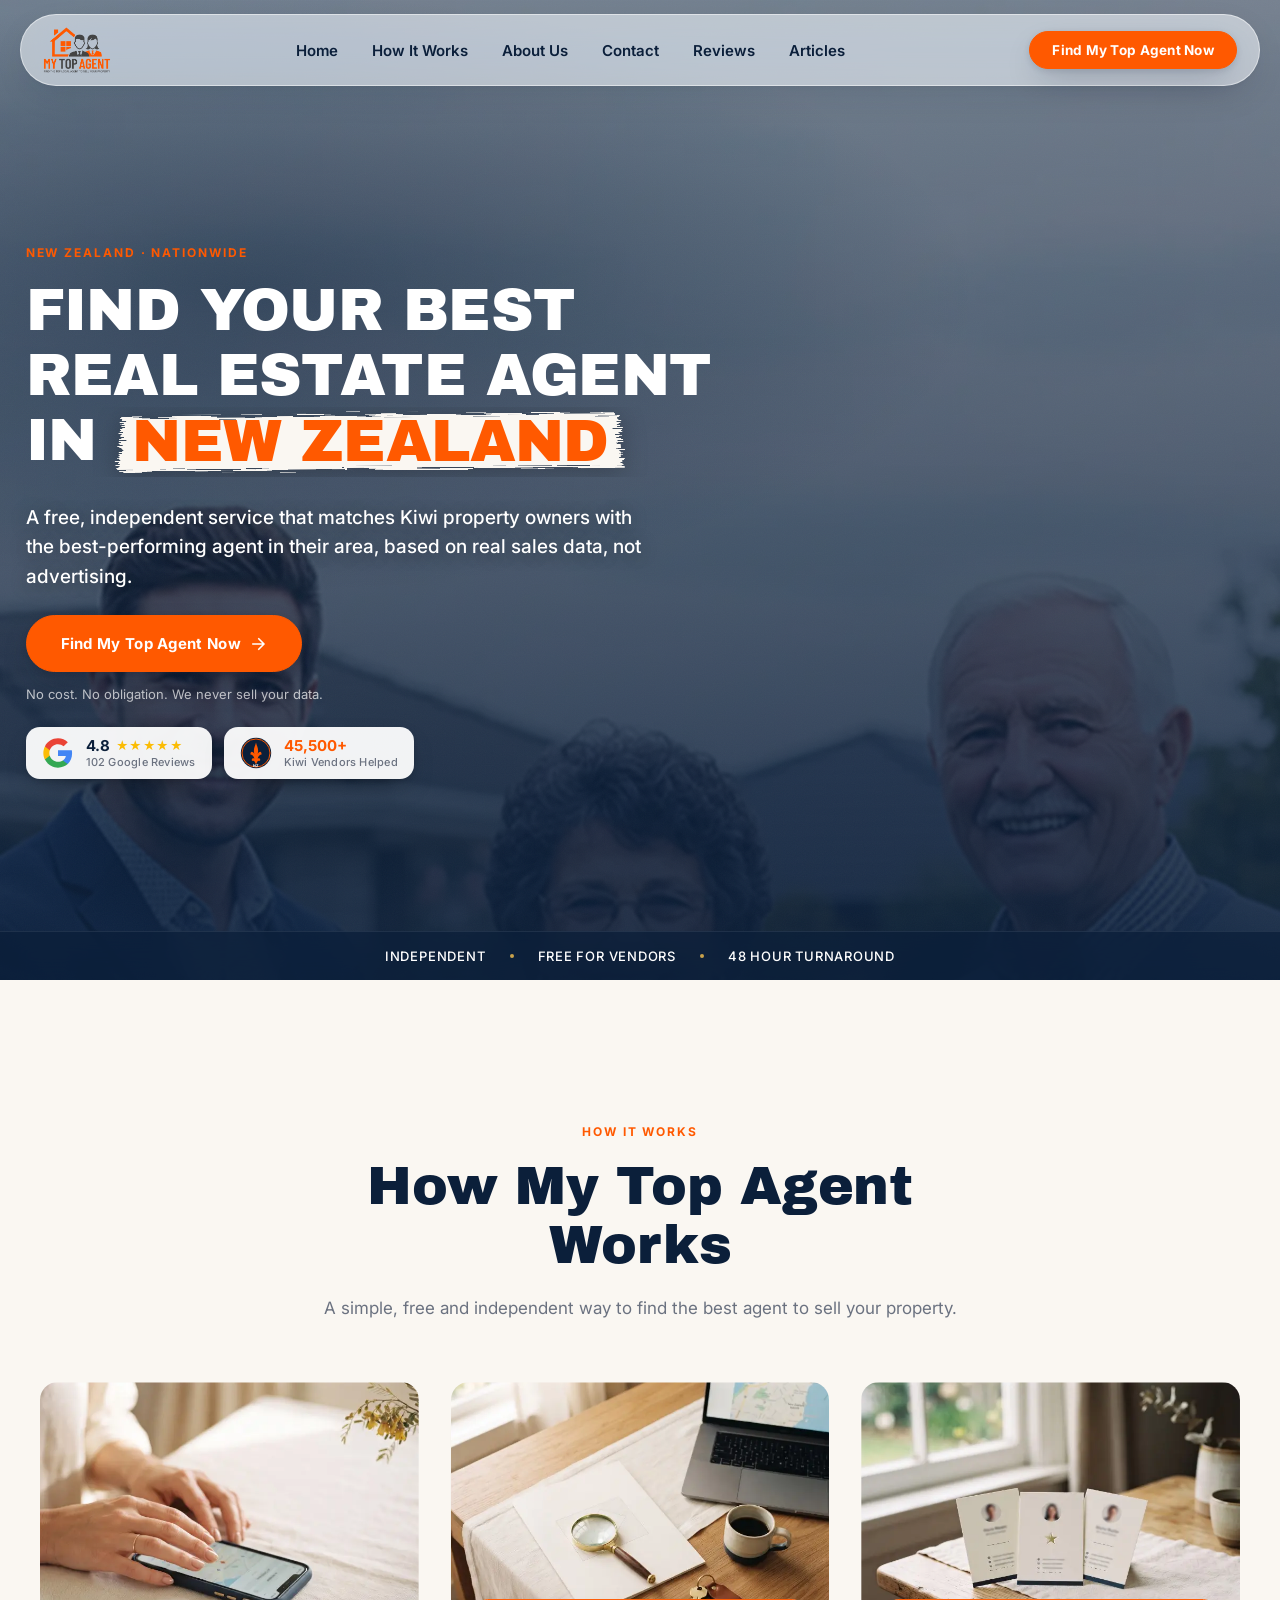
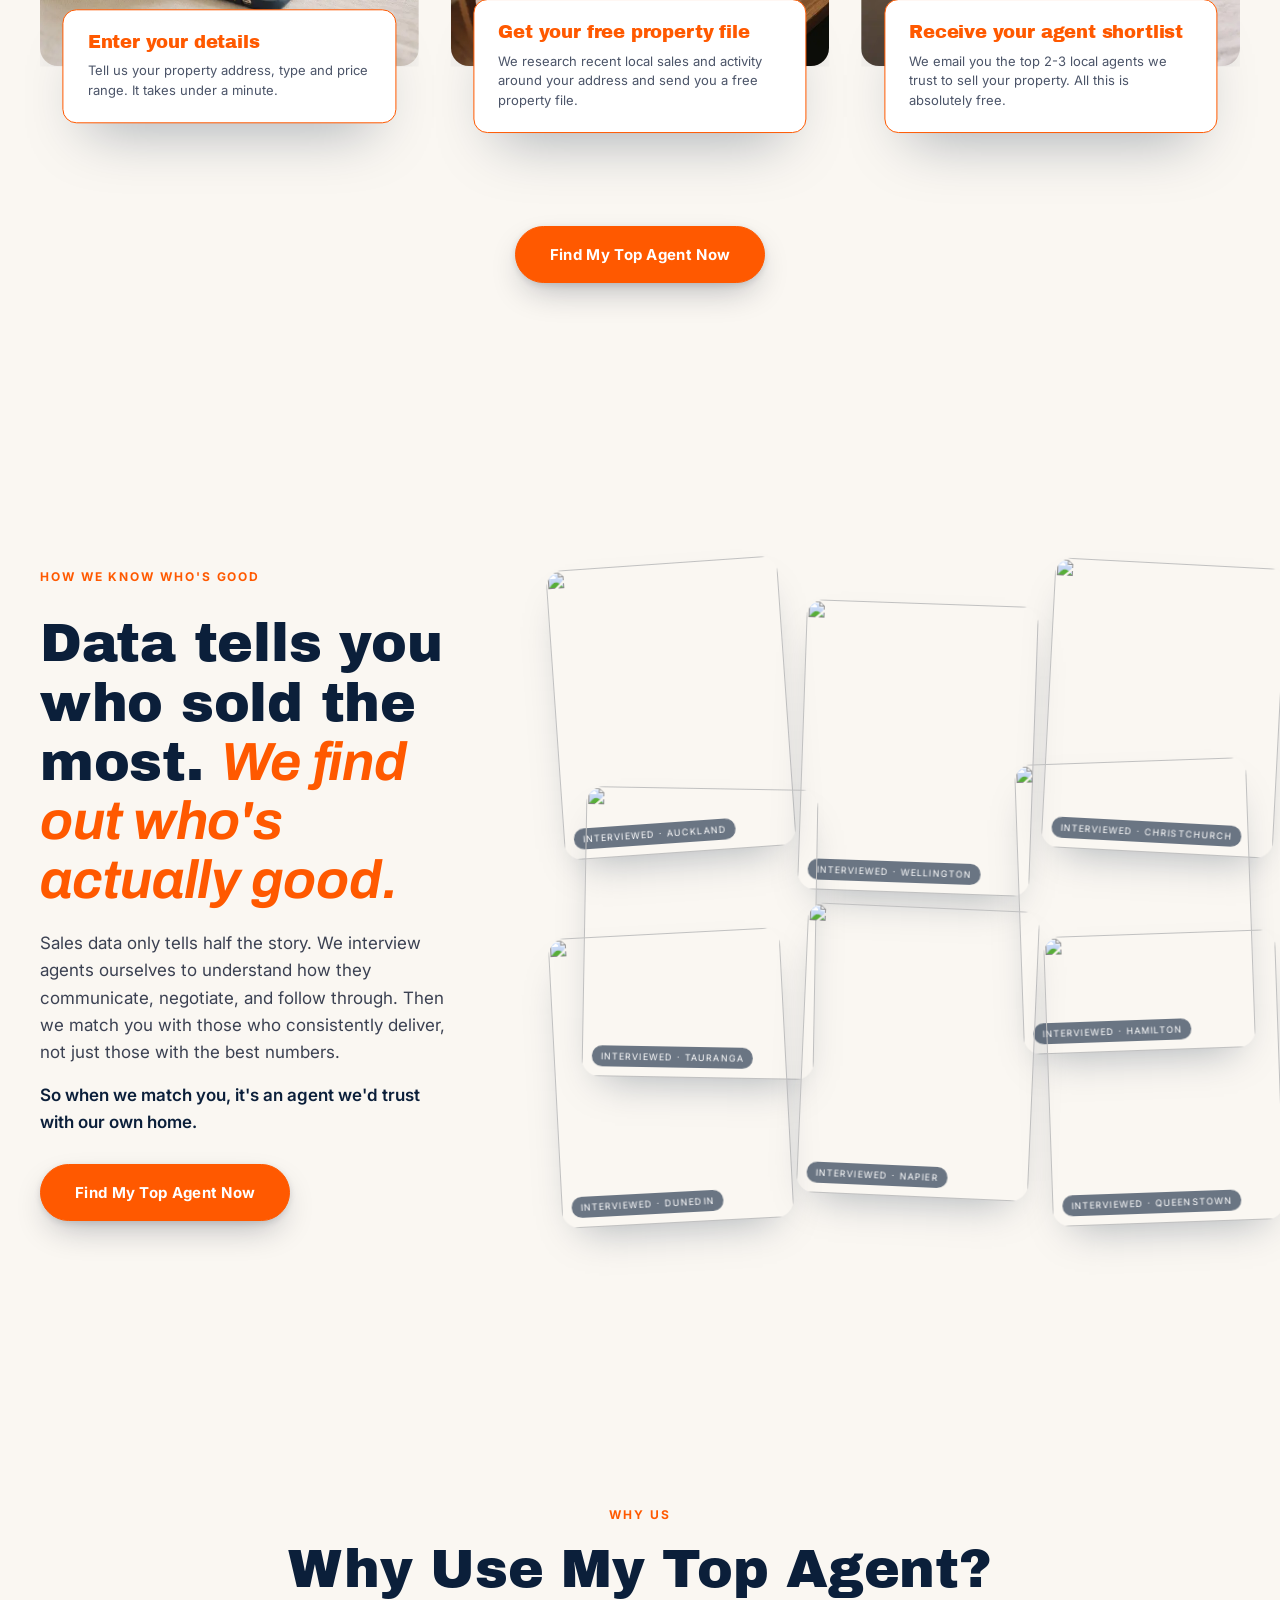
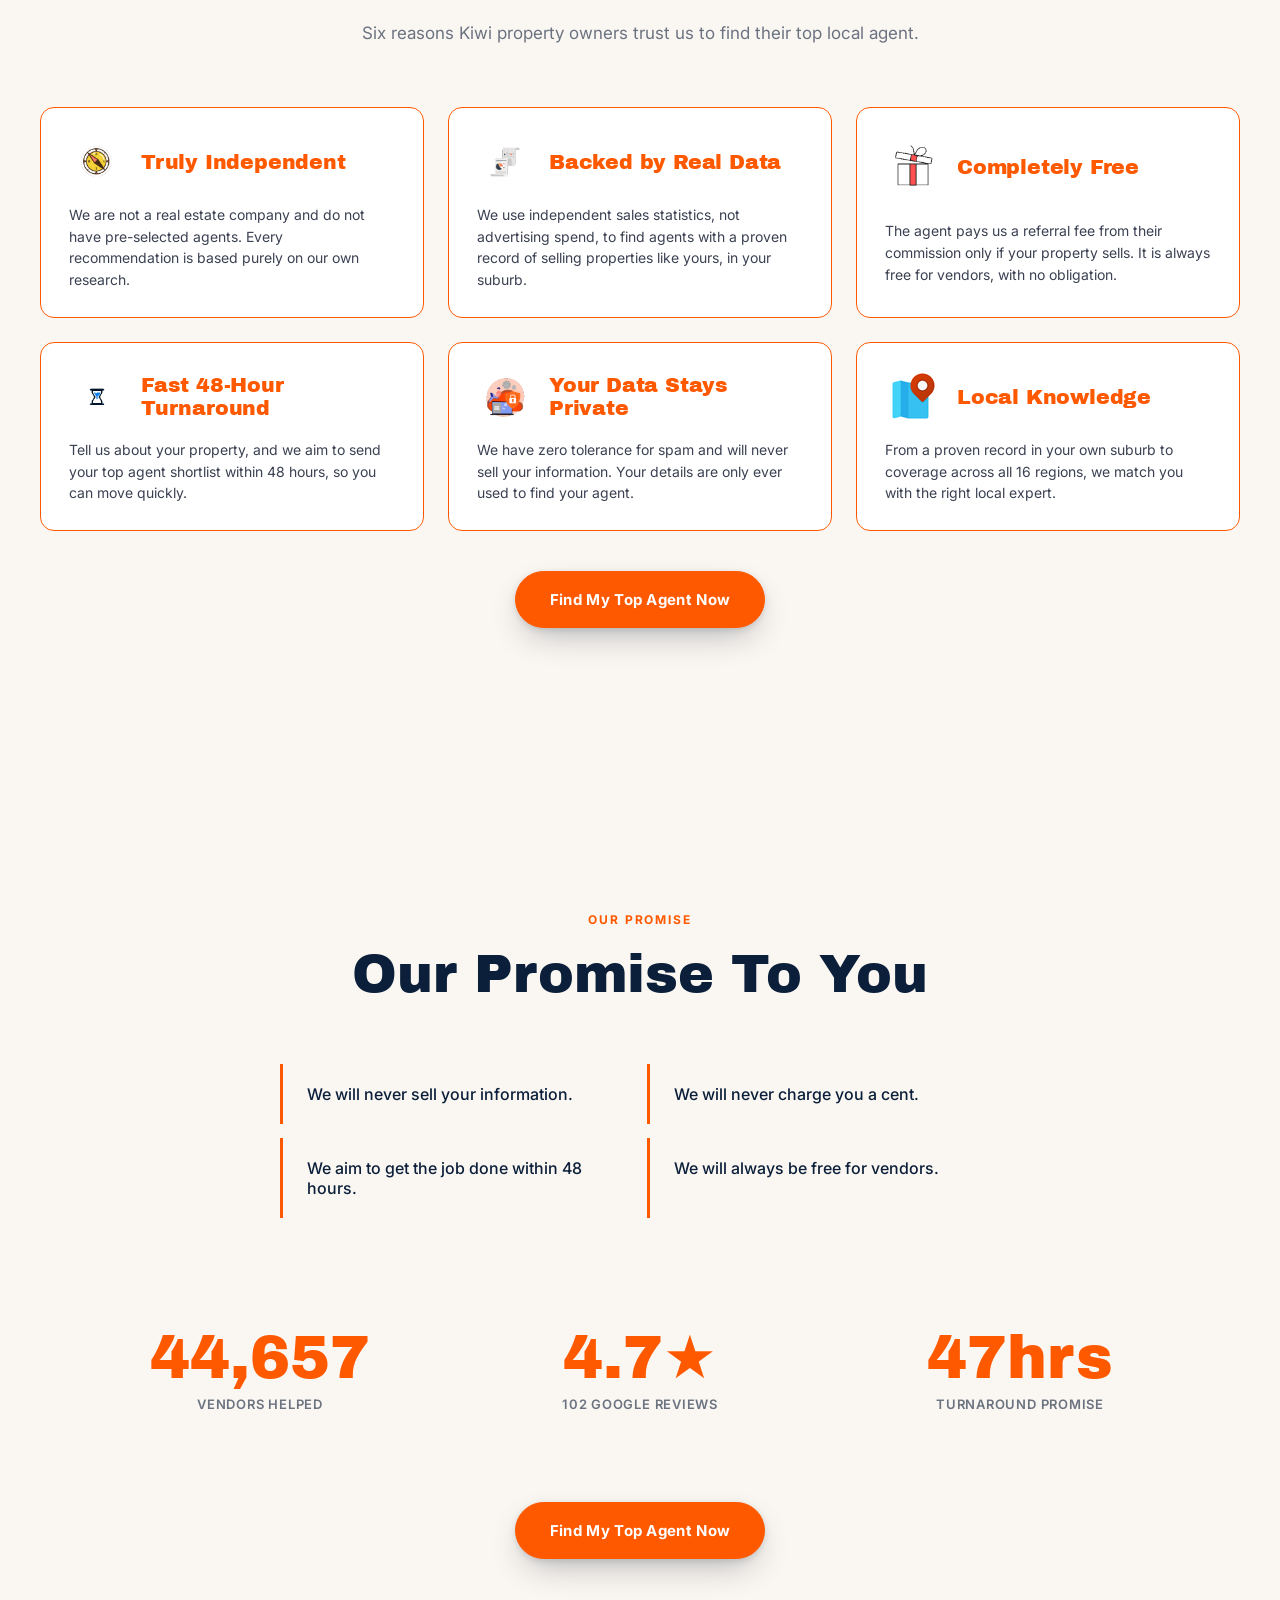
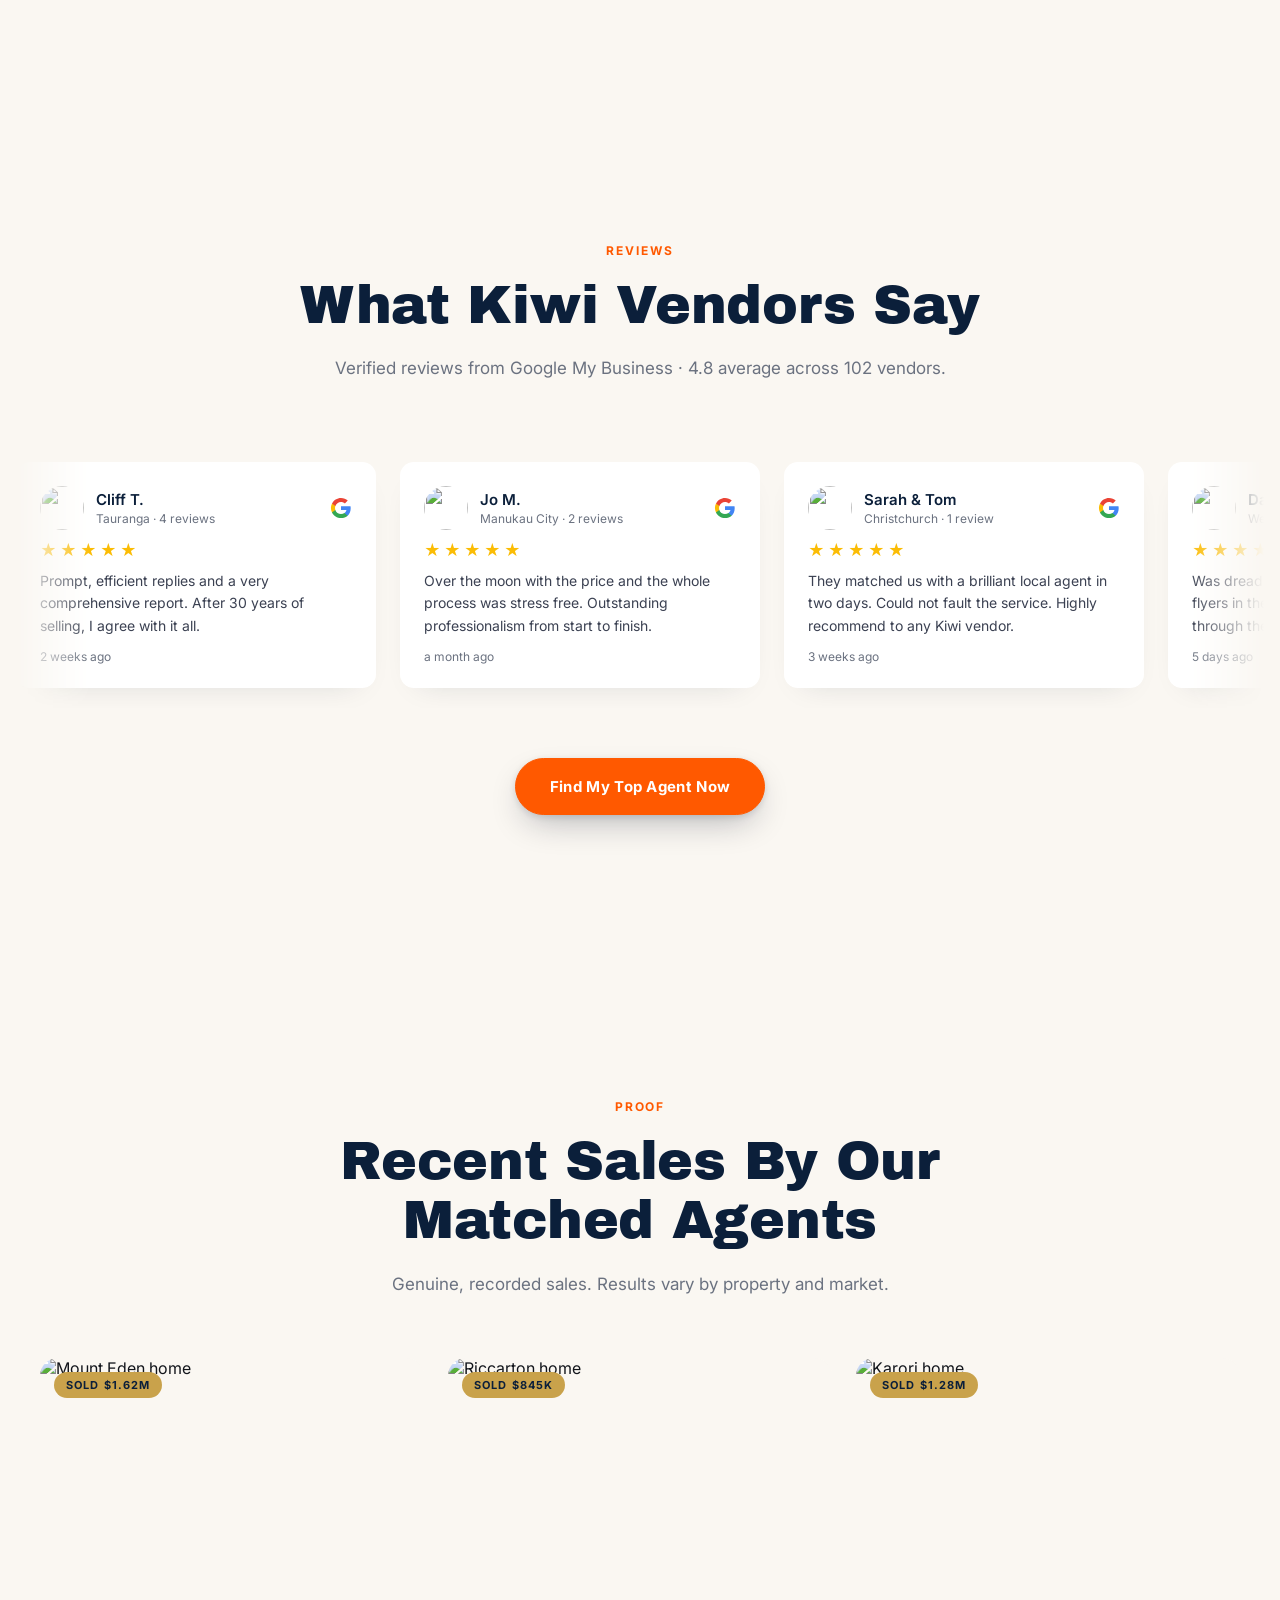
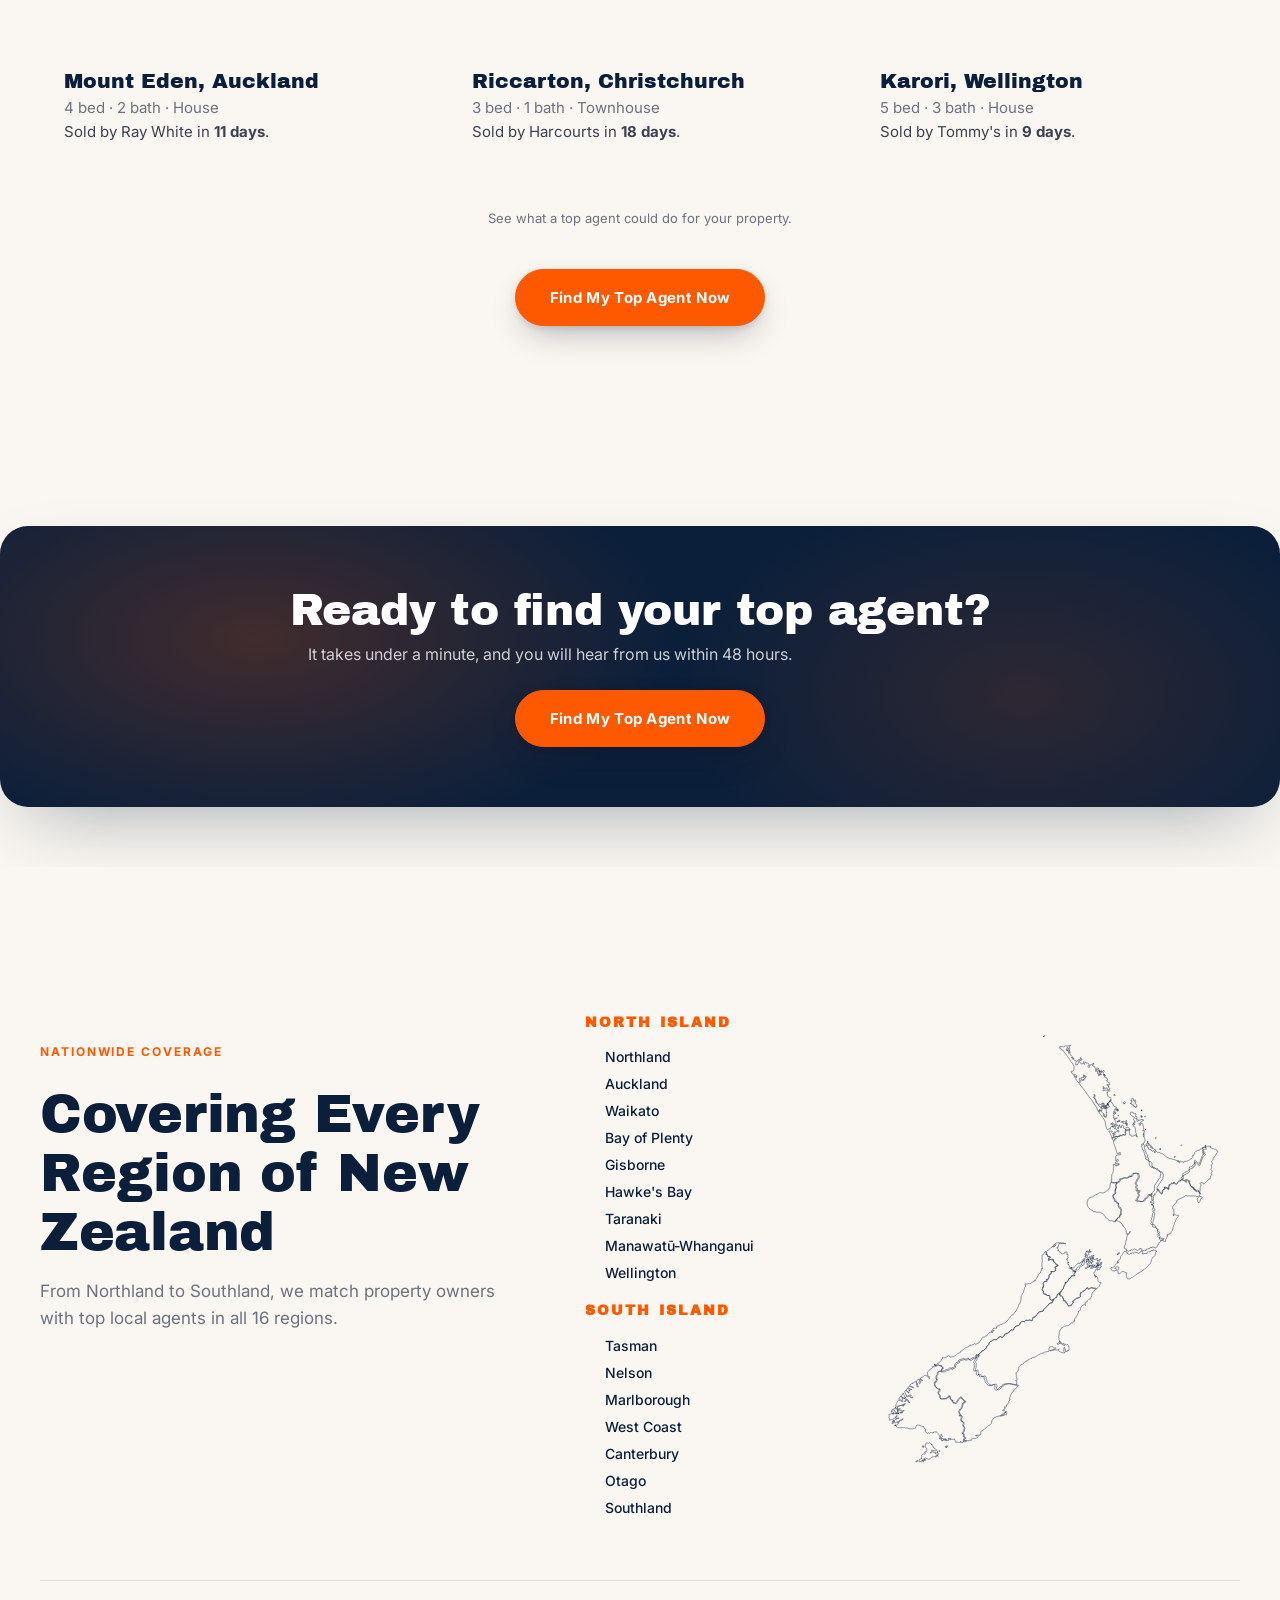
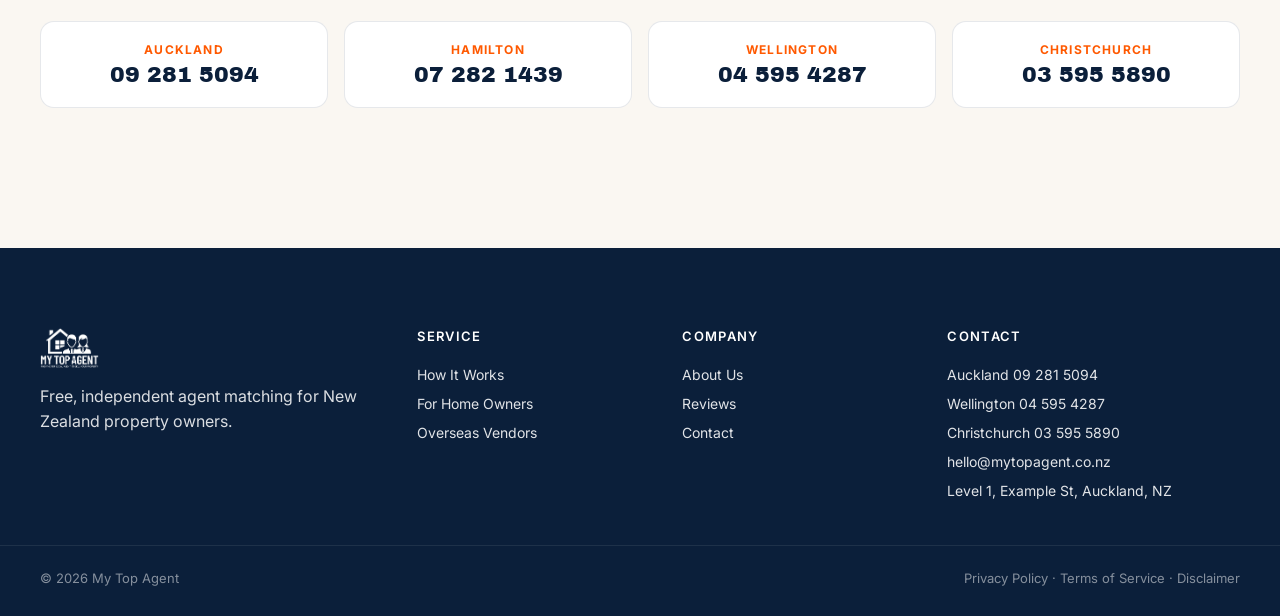
==== my-top-agent/index.html @ b3fdfde0 "Pull hero content further left and keep "in NEW ZEALAND" on one line Reduced .mta-hero__inner left p" ====
<!doctype html>
<html lang="en">
<head>
  <meta charset="utf-8" />
  <meta name="viewport" content="width=device-width, initial-scale=1, viewport-fit=cover" />
  <title>My Top Agent, Find Your Best Real Estate Agent in New Zealand</title>
  <meta name="description" content="A free, independent service that matches Kiwi property owners with the best-performing agent in their area, based on real sales data, not advertising." />
  <link rel="icon" href="assets/favicon.png" />

  <link rel="preconnect" href="https://fonts.googleapis.com" />
  <link rel="preconnect" href="https://fonts.gstatic.com" crossorigin />
  <link rel="preconnect" href="https://images.unsplash.com" />
  <link href="https://fonts.googleapis.com/css2?family=Archivo+Black&family=Archivo:ital,wght@0,700;1,700&family=Inter:wght@400;500;600;700&display=swap" rel="stylesheet" />

  <link rel="stylesheet" href="css/main.css?v=66" />
</head>
<body class="mta-body">

  <!-- ============ NAV ============ -->
  <header class="mta-nav" id="mta-nav">
    <div class="mta-nav__inner">
      <a href="#top" class="mta-nav__logo" aria-label="My Top Agent home">
        <img src="assets/logo.png" alt="My Top Agent" />
      </a>
      <nav class="mta-nav__menu" aria-label="Primary">
        <a href="#top">Home</a>
        <a href="#how-it-works">How It Works</a>
        <a href="#about">About Us</a>
        <a href="#contact">Contact</a>
        <a href="#reviews">Reviews</a>
        <a href="#articles">Articles</a>
      </nav>
      <a href="#quiz" class="mta-btn mta-btn--gold mta-nav__cta">Find My Top Agent Now</a>
      <button class="mta-nav__burger" aria-label="Open menu" aria-expanded="false">
        <span></span><span></span><span></span>
      </button>
    </div>
  </header>

  <!-- ============ 1. HERO ============ -->
  <section class="mta-hero" id="top">
    <div class="mta-hero__media">
      <video class="mta-hero__video" autoplay muted loop playsinline preload="metadata" poster="assets/hero-poster.webp">
        <source src="assets/hero-agent-villa.mp4" type="video/mp4" />
      </video>
      <div class="mta-hero__grad"></div>
      <div class="mta-hero__noise"></div>
    </div>

    <div class="mta-hero__inner">
      <div class="mta-hero__copy">
        <span class="mta-eyebrow" data-mta-anim="up">New Zealand · Nationwide</span>
        <h1 class="mta-hero__title" data-mta-anim="stagger">
          <span>Find Your Best</span>
          <span><em>Real Estate Agent</em></span>
          <span>in <mark class="mta-hero__brush">New Zealand</mark></span>
        </h1>
        <p class="mta-hero__sub" data-mta-anim="up">
          A free, independent service that matches Kiwi property owners with the best-performing agent in their area, based on real sales data, not advertising.
        </p>
        <div class="mta-hero__cta" data-mta-anim="up">
          <a href="#quiz" class="mta-btn mta-btn--gold mta-btn--xl mta-cta-scroll">
            Find My Top Agent Now
            <svg viewBox="0 0 24 24" width="18" height="18" fill="none" stroke="currentColor" stroke-width="2.2" stroke-linecap="round" stroke-linejoin="round"><path d="M5 12h14M13 5l7 7-7 7"/></svg>
          </a>
          <p class="mta-hero__note">No cost. No obligation. We never sell your data.</p>
        </div>
        <div class="mta-hero__badges" data-mta-anim="up">
          <!-- Google Reviews trust badge -->
          <div class="mta-badge mta-badge--google" role="img" aria-label="Rated 4.8 out of 5 across 102 Google reviews">
            <svg class="mta-badge__icon" viewBox="0 0 24 24" aria-hidden="true">
              <path fill="#4285F4" d="M22.56 12.25c0-.78-.07-1.53-.2-2.25H12v4.26h5.92c-.26 1.37-1.04 2.53-2.21 3.31v2.77h3.57c2.08-1.92 3.28-4.74 3.28-8.09z"/>
              <path fill="#34A853" d="M12 23c2.97 0 5.46-.98 7.28-2.66l-3.57-2.77c-.98.66-2.23 1.06-3.71 1.06-2.86 0-5.29-1.93-6.16-4.53H2.18v2.84C3.99 20.53 7.7 23 12 23z"/>
              <path fill="#FBBC05" d="M5.84 14.09c-.22-.66-.35-1.36-.35-2.09 0-.73.13-1.43.35-2.09V7.07H2.18C1.43 8.55 1 10.22 1 12s.43 3.45 1.18 4.93l2.85-2.22.81-.62z"/>
              <path fill="#EA4335" d="M12 5.38c1.62 0 3.06.56 4.21 1.64l3.15-3.15C17.45 2.09 14.97 1 12 1 7.7 1 3.99 3.47 2.18 7.07l3.66 2.84c.87-2.6 3.3-4.53 6.16-4.53z"/>
            </svg>
            <div class="mta-badge__body">
              <div class="mta-badge__top">
                <span class="mta-badge__score">4.8</span>
                <span class="mta-badge__stars">★★★★★</span>
              </div>
              <div class="mta-badge__label">102 Google Reviews</div>
            </div>
          </div>

          <!-- NZ Certified trust badge -->
          <div class="mta-badge mta-badge--nz" role="img" aria-label="45,500 plus Kiwi vendors helped nationwide">
            <svg class="mta-badge__icon" viewBox="0 0 40 40" aria-hidden="true">
              <circle cx="20" cy="20" r="19" fill="#0B1F3A"/>
              <circle cx="20" cy="20" r="17.5" fill="none" stroke="#FF5900" stroke-width="1.2"/>
              <!-- Silver-fern silhouette -->
              <path fill="#FF5900" d="M20 7 C 21 12, 24 15, 22 21 C 24 18, 27 17, 27 22 C 25 22, 23 24, 22 27 C 24 26, 26 27, 25 30 C 23 29, 21 30, 21 33 L 19 33 C 19 30, 17 29, 15 30 C 14 27, 16 26, 18 27 C 17 24, 15 22, 13 22 C 13 17, 16 18, 18 21 C 16 15, 19 12, 20 7 Z"/>
              <text x="20" y="38" text-anchor="middle" font-family="Inter, sans-serif" font-size="4.6" font-weight="800" fill="#FFFFFF" letter-spacing="1">NZ</text>
            </svg>
            <div class="mta-badge__body">
              <div class="mta-badge__top">
                <span class="mta-badge__score">45,500+</span>
              </div>
              <div class="mta-badge__label">Kiwi Vendors Helped</div>
            </div>
          </div>
        </div>
      </div>

    </div>

    <!-- Trust bar -->
    <div class="mta-hero__trust">
      <div class="mta-trust__inner">
        <span>Independent</span><i></i>
        <span>Free for vendors</span><i></i>
        <span>48 hour turnaround</span>
      </div>
    </div>
  </section>

  <!-- ============ QUIZ (multi-step), MODAL ============ -->
  <div class="mta-modal" id="quiz" role="dialog" aria-modal="true" aria-labelledby="mta-quiz-title" aria-hidden="true">
    <div class="mta-modal__backdrop" data-mta-close></div>
    <div class="mta-modal__panel">
      <button type="button" class="mta-modal__close" aria-label="Close" data-mta-close>
        <svg viewBox="0 0 24 24" width="20" height="20" fill="none" stroke="currentColor" stroke-width="2" stroke-linecap="round" stroke-linejoin="round"><path d="M18 6L6 18M6 6l12 12"/></svg>
      </button>
      <div class="mta-quiz" data-mta-quiz>
        <div class="mta-quiz__head">
          <span class="mta-eyebrow">Get Started · Free</span>
          <h2 id="mta-quiz-title">Get your free agent shortlist</h2>
          <p>Takes under a minute · Reply within 48 hours</p>
        </div>

        <div class="mta-quiz__progress" aria-hidden="true">
          <div class="mta-quiz__bar" data-mta-quiz-bar></div>
          <div class="mta-quiz__count"><span data-mta-quiz-step>1</span> / 3</div>
        </div>

        <form class="mta-quiz__form" onsubmit="return false;" novalidate>

          <!-- Step 1, Property location -->
          <fieldset class="mta-quiz__step is-active" data-step="1">
            <legend>Where is your property?</legend>
            <label class="mta-field">
              <span>Property address</span>
              <input type="text" name="address" placeholder="e.g. 12 Queen Street" required />
            </label>
            <label class="mta-field">
              <span>Suburb</span>
              <input type="text" name="suburb" placeholder="e.g. Mount Eden" required />
            </label>
            <div class="mta-quiz__nav">
              <span></span>
              <button type="button" class="mta-btn mta-btn--gold mta-btn--lg" data-mta-next>
                Continue
                <svg viewBox="0 0 24 24" width="16" height="16" fill="none" stroke="currentColor" stroke-width="2.2" stroke-linecap="round" stroke-linejoin="round"><path d="M5 12h14M13 5l7 7-7 7"/></svg>
              </button>
            </div>
          </fieldset>

          <!-- Step 2, About the property -->
          <fieldset class="mta-quiz__step" data-step="2">
            <legend>About your home</legend>
            <div class="mta-field">
              <span>Bedrooms</span>
              <div class="mta-chips" data-mta-chips="bedrooms">
                <button type="button" data-value="1">1</button>
                <button type="button" data-value="2">2</button>
                <button type="button" data-value="3">3</button>
                <button type="button" data-value="4">4</button>
                <button type="button" data-value="5+">5+</button>
              </div>
              <input type="hidden" name="bedrooms" required />
            </div>
            <div class="mta-field">
              <span>Property type</span>
              <div class="mta-chips" data-mta-chips="type">
                <button type="button" data-value="House">House</button>
                <button type="button" data-value="Townhouse">Townhouse</button>
                <button type="button" data-value="Apartment">Apartment</button>
                <button type="button" data-value="Section">Section</button>
              </div>
              <input type="hidden" name="type" required />
            </div>
            <div class="mta-quiz__nav">
              <button type="button" class="mta-btn mta-btn--ghost" data-mta-back>← Back</button>
              <button type="button" class="mta-btn mta-btn--gold mta-btn--lg" data-mta-next>
                Continue
                <svg viewBox="0 0 24 24" width="16" height="16" fill="none" stroke="currentColor" stroke-width="2.2" stroke-linecap="round" stroke-linejoin="round"><path d="M5 12h14M13 5l7 7-7 7"/></svg>
              </button>
            </div>
          </fieldset>

          <!-- Step 3, Contact -->
          <fieldset class="mta-quiz__step" data-step="3">
            <legend>Where should we send it?</legend>
            <label class="mta-field">
              <span>Your name</span>
              <input type="text" name="name" placeholder="Full name" required />
            </label>
            <div class="mta-field-row">
              <label class="mta-field">
                <span>Phone</span>
                <input type="tel" name="phone" placeholder="021 xxx xxxx" required />
              </label>
              <label class="mta-field">
                <span>Email</span>
                <input type="email" name="email" placeholder="you@email.co.nz" required />
              </label>
            </div>
            <div class="mta-quiz__nav">
              <button type="button" class="mta-btn mta-btn--ghost" data-mta-back>← Back</button>
              <button type="submit" class="mta-btn mta-btn--gold mta-btn--lg" data-mta-submit>
                Find My Top Agent Now
              </button>
            </div>
            <p class="mta-form__note">No cost. No obligation. We never sell your data.</p>
          </fieldset>

          <!-- Success -->
          <fieldset class="mta-quiz__step mta-quiz__done" data-step="4">
            <div class="mta-quiz__check">
              <svg viewBox="0 0 60 60" width="60" height="60"><circle cx="30" cy="30" r="28" fill="none" stroke="#C9A24B" stroke-width="2"/><path d="M18 31l9 9 15-19" fill="none" stroke="#C9A24B" stroke-width="3" stroke-linecap="round" stroke-linejoin="round"/></svg>
            </div>
            <h3>Thanks, we're on it.</h3>
            <p>We'll research recent local sales around your address and email your top agent shortlist within 48 hours.</p>
          </fieldset>

        </form>
      </div>
    </div>
  </div>

  <!-- ============ 2. HOW IT WORKS ============ -->
  <section class="mta-section mta-how" id="how-it-works">
    <div class="mta-container">
      <header class="mta-sec-head" data-mta-anim="up">
        <span class="mta-eyebrow">How It Works</span>
        <h2>How My Top Agent Works</h2>
        <p>A simple, free and independent way to find the best agent to sell your property.</p>
      </header>

      <ol class="mta-steps">
        <li class="mta-step" data-mta-step="1">
          <div class="mta-step__media">
            <img src="assets/step-1.webp" alt="Entering property details on a phone" />
          </div>
          <div class="mta-step__card">
            <h3>Enter your details</h3>
            <p>Tell us your property address, type and price range. It takes under a minute.</p>
          </div>
        </li>
        <li class="mta-step" data-mta-step="2">
          <div class="mta-step__media">
            <img src="assets/step-2.webp" alt="Researching local property sales with a laptop and magnifying glass" />
          </div>
          <div class="mta-step__card">
            <h3>Get your free property file</h3>
            <p>We research recent local sales and activity around your address and send you a free property file.</p>
          </div>
        </li>
        <li class="mta-step" data-mta-step="3">
          <div class="mta-step__media">
            <img src="assets/step-3.webp" alt="Three shortlisted agent profile cards on a table" />
          </div>
          <div class="mta-step__card">
            <h3>Receive your agent shortlist</h3>
            <p>We email you the top 2-3 local agents we trust to sell your property. All this is absolutely free.</p>
          </div>
        </li>
      </ol>

      <div class="mta-center">
        <a href="#quiz" class="mta-btn mta-btn--gold mta-btn--lg">Find My Top Agent Now</a>
      </div>
    </div>
  </section>

  <!-- ============ 3. AGENTS BEHIND THE NUMBERS (sticky split) ============ -->
  <section class="mta-section mta-agents" id="about">
    <div class="mta-container mta-split">
      <div class="mta-split__sticky">
        <span class="mta-eyebrow" data-mta-anim="up">How we know who's good</span>
        <h2 class="mta-h2" data-mta-anim="up">Data tells you who sold the most. <em>We find out who's actually good.</em></h2>
        <p data-mta-anim="up">Sales data only tells half the story. We interview agents ourselves to understand how they communicate, negotiate, and follow through. Then we match you with those who consistently deliver, not just those with the best numbers.</p>
        <p class="mta-strong" data-mta-anim="up">So when we match you, it's an agent we'd trust with our own home.</p>
        <a href="#quiz" class="mta-btn mta-btn--gold" data-mta-anim="up">Find My Top Agent Now</a>
      </div>
      <div class="mta-split__scroll">
        <figure class="mta-portrait" data-mta-anim="reveal-img"><img src="https://images.unsplash.com/photo-1560250097-0b93528c311a?w=800&q=80" alt="" /><figcaption>Interviewed · Auckland</figcaption></figure>
        <figure class="mta-portrait" data-mta-anim="reveal-img"><img src="https://images.unsplash.com/photo-1573496359142-b8d87734a5a2?w=800&q=80" alt="" /><figcaption>Interviewed · Wellington</figcaption></figure>
        <figure class="mta-portrait" data-mta-anim="reveal-img"><img src="https://images.unsplash.com/photo-1580489944761-15a19d654956?w=800&q=80" alt="" /><figcaption>Interviewed · Christchurch</figcaption></figure>
        <figure class="mta-portrait" data-mta-anim="reveal-img"><img src="https://images.unsplash.com/photo-1507003211169-0a1dd7228f2d?w=800&q=80" alt="" /><figcaption>Interviewed · Tauranga</figcaption></figure>
        <figure class="mta-portrait" data-mta-anim="reveal-img"><img src="https://images.unsplash.com/photo-1519085360753-af0119f7cbe7?w=800&q=80" alt="" /><figcaption>Interviewed · Hamilton</figcaption></figure>
        <figure class="mta-portrait" data-mta-anim="reveal-img"><img src="https://images.unsplash.com/photo-1521119989659-a83eee488004?w=800&q=80" alt="" /><figcaption>Interviewed · Dunedin</figcaption></figure>
        <figure class="mta-portrait" data-mta-anim="reveal-img"><img src="https://images.unsplash.com/photo-1544005313-94ddf0286df2?w=800&q=80" alt="" /><figcaption>Interviewed · Napier</figcaption></figure>
        <figure class="mta-portrait" data-mta-anim="reveal-img"><img src="https://images.unsplash.com/photo-1600180758890-6b94519a8ba6?w=800&q=80" alt="" /><figcaption>Interviewed · Queenstown</figcaption></figure>
      </div>
    </div>
  </section>

  <!-- ============ 4. WHY USE MTA ============ -->
  <section class="mta-section mta-why">
    <div class="mta-container">
      <header class="mta-sec-head" data-mta-anim="up">
        <span class="mta-eyebrow">Why Us</span>
        <h2>Why Use My Top Agent?</h2>
        <p>Six reasons Kiwi property owners trust us to find their top local agent.</p>
      </header>
      <div class="mta-grid mta-grid--6">
        <article class="mta-card">
          <div class="mta-card__media" aria-hidden="true">
            <img src="assets/icons/why-1-independent.gif" alt="" width="56" height="56" loading="lazy" />
          </div>
          <h3>Truly Independent</h3>
          <p>We are not a real estate company and do not have pre-selected agents. Every recommendation is based purely on our own research.</p>
        </article>
        <article class="mta-card">
          <div class="mta-card__media" aria-hidden="true">
            <img src="assets/icons/why-2-data.gif" alt="" width="56" height="56" loading="lazy" />
          </div>
          <h3>Backed by Real Data</h3>
          <p>We use independent sales statistics, not advertising spend, to find agents with a proven record of selling properties like yours, in your suburb.</p>
        </article>
        <article class="mta-card">
          <div class="mta-card__media" aria-hidden="true">
            <img src="assets/icons/why-3-free.gif" alt="" width="56" height="56" loading="lazy" />
          </div>
          <h3>Completely Free</h3>
          <p>The agent pays us a referral fee from their commission only if your property sells. It is always free for vendors, with no obligation.</p>
        </article>
        <article class="mta-card">
          <div class="mta-card__media" aria-hidden="true">
            <img src="assets/icons/why-4-fast.gif" alt="" width="56" height="56" loading="lazy" />
          </div>
          <h3>Fast 48-Hour Turnaround</h3>
          <p>Tell us about your property, and we aim to send your top agent shortlist within 48 hours, so you can move quickly.</p>
        </article>
        <article class="mta-card">
          <div class="mta-card__media" aria-hidden="true">
            <img src="assets/icons/why-5-private.gif" alt="" width="56" height="56" loading="lazy" />
          </div>
          <h3>Your Data Stays Private</h3>
          <p>We have zero tolerance for spam and will never sell your information. Your details are only ever used to find your agent.</p>
        </article>
        <article class="mta-card">
          <div class="mta-card__media" aria-hidden="true">
            <img src="assets/icons/why-6-local.gif" alt="" width="56" height="56" loading="lazy" />
          </div>
          <h3>Local Knowledge</h3>
          <p>From a proven record in your own suburb to coverage across all 16 regions, we match you with the right local expert.</p>
        </article>
      </div>
      <div class="mta-center" data-mta-anim="up">
        <a href="#quiz" class="mta-btn mta-btn--gold">Find My Top Agent Now</a>
      </div>
    </div>
  </section>

  <!-- ============ 5. PROMISE + STATS ============ -->
  <section class="mta-section mta-promise">
    <div class="mta-container">
      <header class="mta-sec-head" data-mta-anim="up">
        <span class="mta-eyebrow">Our Promise</span>
        <h2>Our Promise To You</h2>
      </header>
      <ul class="mta-promise__list">
        <li>We will never sell your information.</li>
        <li>We will never charge you a cent.</li>
        <li>We aim to get the job done within 48 hours.</li>
        <li>We will always be free for vendors.</li>
      </ul>
      <div class="mta-stats">
        <div class="mta-stat"><div class="mta-stat__num" data-mta-count="45500">0</div><div class="mta-stat__label">Vendors helped</div></div>
        <div class="mta-stat"><div class="mta-stat__num"><span data-mta-count="4.8">0</span>★</div><div class="mta-stat__label">102 Google reviews</div></div>
        <div class="mta-stat"><div class="mta-stat__num"><span data-mta-count="48">0</span>hrs</div><div class="mta-stat__label">Turnaround promise</div></div>
      </div>
      <div class="mta-center" data-mta-anim="up">
        <a href="#quiz" class="mta-btn mta-btn--gold">Find My Top Agent Now</a>
      </div>
    </div>
  </section>

  <!-- ============ 6. REVIEWS (Google style) ============ -->
  <section class="mta-section mta-reviews" id="reviews">
    <div class="mta-container">
      <header class="mta-sec-head" data-mta-anim="up">
        <span class="mta-eyebrow">Reviews</span>
        <h2>What Kiwi Vendors Say</h2>
        <p>Verified reviews from Google My Business · 4.8 average across 102 vendors.</p>
      </header>

      <div class="mta-greviews-marquee" aria-label="Google reviews carousel">
        <div class="mta-greviews-track">
          <!-- 1 -->
          <article class="mta-greview">
            <header class="mta-greview__head">
              <span class="mta-greview__avatar"><img src="https://images.unsplash.com/photo-1560250097-0b93528c311a?w=200&h=200&fit=crop&q=80" alt="" /></span>
              <div class="mta-greview__meta">
                <div class="mta-greview__name">Cliff T.</div>
                <div class="mta-greview__loc">Tauranga · 4 reviews</div>
              </div>
              <svg class="mta-greview__glogo" viewBox="0 0 24 24" aria-label="Google"><path fill="#4285F4" d="M22.56 12.25c0-.78-.07-1.53-.2-2.25H12v4.26h5.92c-.26 1.37-1.04 2.53-2.21 3.31v2.77h3.57c2.08-1.92 3.28-4.74 3.28-8.09z"/><path fill="#34A853" d="M12 23c2.97 0 5.46-.98 7.28-2.66l-3.57-2.77c-.98.66-2.23 1.06-3.71 1.06-2.86 0-5.29-1.93-6.16-4.53H2.18v2.84C3.99 20.53 7.7 23 12 23z"/><path fill="#FBBC05" d="M5.84 14.09c-.22-.66-.35-1.36-.35-2.09 0-.73.13-1.43.35-2.09V7.07H2.18C1.43 8.55 1 10.22 1 12s.43 3.45 1.18 4.93l2.85-2.22.81-.62z"/><path fill="#EA4335" d="M12 5.38c1.62 0 3.06.56 4.21 1.64l3.15-3.15C17.45 2.09 14.97 1 12 1 7.7 1 3.99 3.47 2.18 7.07l3.66 2.84c.87-2.6 3.3-4.53 6.16-4.53z"/></svg>
            </header>
            <div class="mta-greview__stars" aria-label="5 out of 5"><span>★</span><span>★</span><span>★</span><span>★</span><span>★</span></div>
            <p class="mta-greview__text">Prompt, efficient replies and a very comprehensive report. After 30 years of selling, I agree with it all.</p>
            <div class="mta-greview__date">2 weeks ago</div>
          </article>
          <!-- 2 -->
          <article class="mta-greview">
            <header class="mta-greview__head">
              <span class="mta-greview__avatar"><img src="https://images.unsplash.com/photo-1494790108377-be9c29b29330?w=200&h=200&fit=crop&q=80" alt="" /></span>
              <div class="mta-greview__meta">
                <div class="mta-greview__name">Jo M.</div>
                <div class="mta-greview__loc">Manukau City · 2 reviews</div>
              </div>
              <svg class="mta-greview__glogo" viewBox="0 0 24 24" aria-label="Google"><path fill="#4285F4" d="M22.56 12.25c0-.78-.07-1.53-.2-2.25H12v4.26h5.92c-.26 1.37-1.04 2.53-2.21 3.31v2.77h3.57c2.08-1.92 3.28-4.74 3.28-8.09z"/><path fill="#34A853" d="M12 23c2.97 0 5.46-.98 7.28-2.66l-3.57-2.77c-.98.66-2.23 1.06-3.71 1.06-2.86 0-5.29-1.93-6.16-4.53H2.18v2.84C3.99 20.53 7.7 23 12 23z"/><path fill="#FBBC05" d="M5.84 14.09c-.22-.66-.35-1.36-.35-2.09 0-.73.13-1.43.35-2.09V7.07H2.18C1.43 8.55 1 10.22 1 12s.43 3.45 1.18 4.93l2.85-2.22.81-.62z"/><path fill="#EA4335" d="M12 5.38c1.62 0 3.06.56 4.21 1.64l3.15-3.15C17.45 2.09 14.97 1 12 1 7.7 1 3.99 3.47 2.18 7.07l3.66 2.84c.87-2.6 3.3-4.53 6.16-4.53z"/></svg>
            </header>
            <div class="mta-greview__stars" aria-label="5 out of 5"><span>★</span><span>★</span><span>★</span><span>★</span><span>★</span></div>
            <p class="mta-greview__text">Over the moon with the price and the whole process was stress free. Outstanding professionalism from start to finish.</p>
            <div class="mta-greview__date">a month ago</div>
          </article>
          <!-- 3 -->
          <article class="mta-greview">
            <header class="mta-greview__head">
              <span class="mta-greview__avatar"><img src="https://images.unsplash.com/photo-1573496359142-b8d87734a5a2?w=200&h=200&fit=crop&q=80" alt="" /></span>
              <div class="mta-greview__meta">
                <div class="mta-greview__name">Sarah &amp; Tom</div>
                <div class="mta-greview__loc">Christchurch · 1 review</div>
              </div>
              <svg class="mta-greview__glogo" viewBox="0 0 24 24" aria-label="Google"><path fill="#4285F4" d="M22.56 12.25c0-.78-.07-1.53-.2-2.25H12v4.26h5.92c-.26 1.37-1.04 2.53-2.21 3.31v2.77h3.57c2.08-1.92 3.28-4.74 3.28-8.09z"/><path fill="#34A853" d="M12 23c2.97 0 5.46-.98 7.28-2.66l-3.57-2.77c-.98.66-2.23 1.06-3.71 1.06-2.86 0-5.29-1.93-6.16-4.53H2.18v2.84C3.99 20.53 7.7 23 12 23z"/><path fill="#FBBC05" d="M5.84 14.09c-.22-.66-.35-1.36-.35-2.09 0-.73.13-1.43.35-2.09V7.07H2.18C1.43 8.55 1 10.22 1 12s.43 3.45 1.18 4.93l2.85-2.22.81-.62z"/><path fill="#EA4335" d="M12 5.38c1.62 0 3.06.56 4.21 1.64l3.15-3.15C17.45 2.09 14.97 1 12 1 7.7 1 3.99 3.47 2.18 7.07l3.66 2.84c.87-2.6 3.3-4.53 6.16-4.53z"/></svg>
            </header>
            <div class="mta-greview__stars" aria-label="5 out of 5"><span>★</span><span>★</span><span>★</span><span>★</span><span>★</span></div>
            <p class="mta-greview__text">They matched us with a brilliant local agent in two days. Could not fault the service. Highly recommend to any Kiwi vendor.</p>
            <div class="mta-greview__date">3 weeks ago</div>
          </article>
          <!-- 4 -->
          <article class="mta-greview">
            <header class="mta-greview__head">
              <span class="mta-greview__avatar"><img src="https://images.unsplash.com/photo-1507003211169-0a1dd7228f2d?w=200&h=200&fit=crop&q=80" alt="" /></span>
              <div class="mta-greview__meta">
                <div class="mta-greview__name">David K.</div>
                <div class="mta-greview__loc">Wellington · 3 reviews</div>
              </div>
              <svg class="mta-greview__glogo" viewBox="0 0 24 24" aria-label="Google"><path fill="#4285F4" d="M22.56 12.25c0-.78-.07-1.53-.2-2.25H12v4.26h5.92c-.26 1.37-1.04 2.53-2.21 3.31v2.77h3.57c2.08-1.92 3.28-4.74 3.28-8.09z"/><path fill="#34A853" d="M12 23c2.97 0 5.46-.98 7.28-2.66l-3.57-2.77c-.98.66-2.23 1.06-3.71 1.06-2.86 0-5.29-1.93-6.16-4.53H2.18v2.84C3.99 20.53 7.7 23 12 23z"/><path fill="#FBBC05" d="M5.84 14.09c-.22-.66-.35-1.36-.35-2.09 0-.73.13-1.43.35-2.09V7.07H2.18C1.43 8.55 1 10.22 1 12s.43 3.45 1.18 4.93l2.85-2.22.81-.62z"/><path fill="#EA4335" d="M12 5.38c1.62 0 3.06.56 4.21 1.64l3.15-3.15C17.45 2.09 14.97 1 12 1 7.7 1 3.99 3.47 2.18 7.07l3.66 2.84c.87-2.6 3.3-4.53 6.16-4.53z"/></svg>
            </header>
            <div class="mta-greview__stars" aria-label="5 out of 5"><span>★</span><span>★</span><span>★</span><span>★</span><span>★</span></div>
            <p class="mta-greview__text">Was dreading choosing an agent from all the flyers in the letterbox. My Top Agent cut through the noise in a day. Sold above CV.</p>
            <div class="mta-greview__date">5 days ago</div>
          </article>
          <!-- 5 -->
          <article class="mta-greview">
            <header class="mta-greview__head">
              <span class="mta-greview__avatar"><img src="https://images.unsplash.com/photo-1438761681033-6461ffad8d80?w=200&h=200&fit=crop&q=80" alt="" /></span>
              <div class="mta-greview__meta">
                <div class="mta-greview__name">Emma R.</div>
                <div class="mta-greview__loc">Auckland · 6 reviews</div>
              </div>
              <svg class="mta-greview__glogo" viewBox="0 0 24 24" aria-label="Google"><path fill="#4285F4" d="M22.56 12.25c0-.78-.07-1.53-.2-2.25H12v4.26h5.92c-.26 1.37-1.04 2.53-2.21 3.31v2.77h3.57c2.08-1.92 3.28-4.74 3.28-8.09z"/><path fill="#34A853" d="M12 23c2.97 0 5.46-.98 7.28-2.66l-3.57-2.77c-.98.66-2.23 1.06-3.71 1.06-2.86 0-5.29-1.93-6.16-4.53H2.18v2.84C3.99 20.53 7.7 23 12 23z"/><path fill="#FBBC05" d="M5.84 14.09c-.22-.66-.35-1.36-.35-2.09 0-.73.13-1.43.35-2.09V7.07H2.18C1.43 8.55 1 10.22 1 12s.43 3.45 1.18 4.93l2.85-2.22.81-.62z"/><path fill="#EA4335" d="M12 5.38c1.62 0 3.06.56 4.21 1.64l3.15-3.15C17.45 2.09 14.97 1 12 1 7.7 1 3.99 3.47 2.18 7.07l3.66 2.84c.87-2.6 3.3-4.53 6.16-4.53z"/></svg>
            </header>
            <div class="mta-greview__stars" aria-label="5 out of 5"><span>★</span><span>★</span><span>★</span><span>★</span><span>★</span></div>
            <p class="mta-greview__text">The property file they sent through was more thorough than the appraisals I got directly. Genuinely felt independent.</p>
            <div class="mta-greview__date">1 week ago</div>
          </article>
          <!-- 6 -->
          <article class="mta-greview">
            <header class="mta-greview__head">
              <span class="mta-greview__avatar"><img src="https://images.unsplash.com/photo-1519085360753-af0119f7cbe7?w=200&h=200&fit=crop&q=80" alt="" /></span>
              <div class="mta-greview__meta">
                <div class="mta-greview__name">Mike P.</div>
                <div class="mta-greview__loc">Hamilton · 2 reviews</div>
              </div>
              <svg class="mta-greview__glogo" viewBox="0 0 24 24" aria-label="Google"><path fill="#4285F4" d="M22.56 12.25c0-.78-.07-1.53-.2-2.25H12v4.26h5.92c-.26 1.37-1.04 2.53-2.21 3.31v2.77h3.57c2.08-1.92 3.28-4.74 3.28-8.09z"/><path fill="#34A853" d="M12 23c2.97 0 5.46-.98 7.28-2.66l-3.57-2.77c-.98.66-2.23 1.06-3.71 1.06-2.86 0-5.29-1.93-6.16-4.53H2.18v2.84C3.99 20.53 7.7 23 12 23z"/><path fill="#FBBC05" d="M5.84 14.09c-.22-.66-.35-1.36-.35-2.09 0-.73.13-1.43.35-2.09V7.07H2.18C1.43 8.55 1 10.22 1 12s.43 3.45 1.18 4.93l2.85-2.22.81-.62z"/><path fill="#EA4335" d="M12 5.38c1.62 0 3.06.56 4.21 1.64l3.15-3.15C17.45 2.09 14.97 1 12 1 7.7 1 3.99 3.47 2.18 7.07l3.66 2.84c.87-2.6 3.3-4.53 6.16-4.53z"/></svg>
            </header>
            <div class="mta-greview__stars" aria-label="5 out of 5"><span>★</span><span>★</span><span>★</span><span>★</span><span>★</span></div>
            <p class="mta-greview__text">No pressure, no upsell. Just a shortlist of three agents who all knew our street. Went with the middle one, sold in 12 days.</p>
            <div class="mta-greview__date">2 months ago</div>
          </article>
          <!-- 7 -->
          <article class="mta-greview">
            <header class="mta-greview__head">
              <span class="mta-greview__avatar"><img src="https://images.unsplash.com/photo-1580489944761-15a19d654956?w=200&h=200&fit=crop&q=80" alt="" /></span>
              <div class="mta-greview__meta">
                <div class="mta-greview__name">Angela S.</div>
                <div class="mta-greview__loc">Queenstown · 5 reviews</div>
              </div>
              <svg class="mta-greview__glogo" viewBox="0 0 24 24" aria-label="Google"><path fill="#4285F4" d="M22.56 12.25c0-.78-.07-1.53-.2-2.25H12v4.26h5.92c-.26 1.37-1.04 2.53-2.21 3.31v2.77h3.57c2.08-1.92 3.28-4.74 3.28-8.09z"/><path fill="#34A853" d="M12 23c2.97 0 5.46-.98 7.28-2.66l-3.57-2.77c-.98.66-2.23 1.06-3.71 1.06-2.86 0-5.29-1.93-6.16-4.53H2.18v2.84C3.99 20.53 7.7 23 12 23z"/><path fill="#FBBC05" d="M5.84 14.09c-.22-.66-.35-1.36-.35-2.09 0-.73.13-1.43.35-2.09V7.07H2.18C1.43 8.55 1 10.22 1 12s.43 3.45 1.18 4.93l2.85-2.22.81-.62z"/><path fill="#EA4335" d="M12 5.38c1.62 0 3.06.56 4.21 1.64l3.15-3.15C17.45 2.09 14.97 1 12 1 7.7 1 3.99 3.47 2.18 7.07l3.66 2.84c.87-2.6 3.3-4.53 6.16-4.53z"/></svg>
            </header>
            <div class="mta-greview__stars" aria-label="5 out of 5"><span>★</span><span>★</span><span>★</span><span>★</span><span>★</span></div>
            <p class="mta-greview__text">Selling from overseas felt impossible. Their agent handled everything, kept us in the loop weekly. Settled without us stepping foot in NZ.</p>
            <div class="mta-greview__date">6 weeks ago</div>
          </article>
          <!-- 8 -->
          <article class="mta-greview">
            <header class="mta-greview__head">
              <span class="mta-greview__avatar"><img src="https://images.unsplash.com/photo-1552058544-f2b08422138a?w=200&h=200&fit=crop&q=80" alt="" /></span>
              <div class="mta-greview__meta">
                <div class="mta-greview__name">Rob &amp; Linda</div>
                <div class="mta-greview__loc">Dunedin · 1 review</div>
              </div>
              <svg class="mta-greview__glogo" viewBox="0 0 24 24" aria-label="Google"><path fill="#4285F4" d="M22.56 12.25c0-.78-.07-1.53-.2-2.25H12v4.26h5.92c-.26 1.37-1.04 2.53-2.21 3.31v2.77h3.57c2.08-1.92 3.28-4.74 3.28-8.09z"/><path fill="#34A853" d="M12 23c2.97 0 5.46-.98 7.28-2.66l-3.57-2.77c-.98.66-2.23 1.06-3.71 1.06-2.86 0-5.29-1.93-6.16-4.53H2.18v2.84C3.99 20.53 7.7 23 12 23z"/><path fill="#FBBC05" d="M5.84 14.09c-.22-.66-.35-1.36-.35-2.09 0-.73.13-1.43.35-2.09V7.07H2.18C1.43 8.55 1 10.22 1 12s.43 3.45 1.18 4.93l2.85-2.22.81-.62z"/><path fill="#EA4335" d="M12 5.38c1.62 0 3.06.56 4.21 1.64l3.15-3.15C17.45 2.09 14.97 1 12 1 7.7 1 3.99 3.47 2.18 7.07l3.66 2.84c.87-2.6 3.3-4.53 6.16-4.53z"/></svg>
            </header>
            <div class="mta-greview__stars" aria-label="5 out of 5"><span>★</span><span>★</span><span>★</span><span>★</span><span>★</span></div>
            <p class="mta-greview__text">First time downsizing, we had no clue. My Top Agent walked us through it and matched us with someone patient and honest.</p>
            <div class="mta-greview__date">3 weeks ago</div>
          </article>

          <!-- Duplicate set for seamless loop -->
          <article class="mta-greview" aria-hidden="true">
            <header class="mta-greview__head">
              <span class="mta-greview__avatar"><img src="https://images.unsplash.com/photo-1560250097-0b93528c311a?w=200&h=200&fit=crop&q=80" alt="" /></span>
              <div class="mta-greview__meta">
                <div class="mta-greview__name">Cliff T.</div>
                <div class="mta-greview__loc">Tauranga · 4 reviews</div>
              </div>
              <svg class="mta-greview__glogo" viewBox="0 0 24 24"><path fill="#4285F4" d="M22.56 12.25c0-.78-.07-1.53-.2-2.25H12v4.26h5.92c-.26 1.37-1.04 2.53-2.21 3.31v2.77h3.57c2.08-1.92 3.28-4.74 3.28-8.09z"/><path fill="#34A853" d="M12 23c2.97 0 5.46-.98 7.28-2.66l-3.57-2.77c-.98.66-2.23 1.06-3.71 1.06-2.86 0-5.29-1.93-6.16-4.53H2.18v2.84C3.99 20.53 7.7 23 12 23z"/><path fill="#FBBC05" d="M5.84 14.09c-.22-.66-.35-1.36-.35-2.09 0-.73.13-1.43.35-2.09V7.07H2.18C1.43 8.55 1 10.22 1 12s.43 3.45 1.18 4.93l2.85-2.22.81-.62z"/><path fill="#EA4335" d="M12 5.38c1.62 0 3.06.56 4.21 1.64l3.15-3.15C17.45 2.09 14.97 1 12 1 7.7 1 3.99 3.47 2.18 7.07l3.66 2.84c.87-2.6 3.3-4.53 6.16-4.53z"/></svg>
            </header>
            <div class="mta-greview__stars"><span>★</span><span>★</span><span>★</span><span>★</span><span>★</span></div>
            <p class="mta-greview__text">Prompt, efficient replies and a very comprehensive report. After 30 years of selling, I agree with it all.</p>
            <div class="mta-greview__date">2 weeks ago</div>
          </article>
          <article class="mta-greview" aria-hidden="true">
            <header class="mta-greview__head">
              <span class="mta-greview__avatar"><img src="https://images.unsplash.com/photo-1494790108377-be9c29b29330?w=200&h=200&fit=crop&q=80" alt="" /></span>
              <div class="mta-greview__meta">
                <div class="mta-greview__name">Jo M.</div>
                <div class="mta-greview__loc">Manukau City · 2 reviews</div>
              </div>
              <svg class="mta-greview__glogo" viewBox="0 0 24 24"><path fill="#4285F4" d="M22.56 12.25c0-.78-.07-1.53-.2-2.25H12v4.26h5.92c-.26 1.37-1.04 2.53-2.21 3.31v2.77h3.57c2.08-1.92 3.28-4.74 3.28-8.09z"/><path fill="#34A853" d="M12 23c2.97 0 5.46-.98 7.28-2.66l-3.57-2.77c-.98.66-2.23 1.06-3.71 1.06-2.86 0-5.29-1.93-6.16-4.53H2.18v2.84C3.99 20.53 7.7 23 12 23z"/><path fill="#FBBC05" d="M5.84 14.09c-.22-.66-.35-1.36-.35-2.09 0-.73.13-1.43.35-2.09V7.07H2.18C1.43 8.55 1 10.22 1 12s.43 3.45 1.18 4.93l2.85-2.22.81-.62z"/><path fill="#EA4335" d="M12 5.38c1.62 0 3.06.56 4.21 1.64l3.15-3.15C17.45 2.09 14.97 1 12 1 7.7 1 3.99 3.47 2.18 7.07l3.66 2.84c.87-2.6 3.3-4.53 6.16-4.53z"/></svg>
            </header>
            <div class="mta-greview__stars"><span>★</span><span>★</span><span>★</span><span>★</span><span>★</span></div>
            <p class="mta-greview__text">Over the moon with the price and the whole process was stress free. Outstanding professionalism from start to finish.</p>
            <div class="mta-greview__date">a month ago</div>
          </article>
          <article class="mta-greview" aria-hidden="true">
            <header class="mta-greview__head">
              <span class="mta-greview__avatar"><img src="https://images.unsplash.com/photo-1573496359142-b8d87734a5a2?w=200&h=200&fit=crop&q=80" alt="" /></span>
              <div class="mta-greview__meta">
                <div class="mta-greview__name">Sarah &amp; Tom</div>
                <div class="mta-greview__loc">Christchurch · 1 review</div>
              </div>
              <svg class="mta-greview__glogo" viewBox="0 0 24 24"><path fill="#4285F4" d="M22.56 12.25c0-.78-.07-1.53-.2-2.25H12v4.26h5.92c-.26 1.37-1.04 2.53-2.21 3.31v2.77h3.57c2.08-1.92 3.28-4.74 3.28-8.09z"/><path fill="#34A853" d="M12 23c2.97 0 5.46-.98 7.28-2.66l-3.57-2.77c-.98.66-2.23 1.06-3.71 1.06-2.86 0-5.29-1.93-6.16-4.53H2.18v2.84C3.99 20.53 7.7 23 12 23z"/><path fill="#FBBC05" d="M5.84 14.09c-.22-.66-.35-1.36-.35-2.09 0-.73.13-1.43.35-2.09V7.07H2.18C1.43 8.55 1 10.22 1 12s.43 3.45 1.18 4.93l2.85-2.22.81-.62z"/><path fill="#EA4335" d="M12 5.38c1.62 0 3.06.56 4.21 1.64l3.15-3.15C17.45 2.09 14.97 1 12 1 7.7 1 3.99 3.47 2.18 7.07l3.66 2.84c.87-2.6 3.3-4.53 6.16-4.53z"/></svg>
            </header>
            <div class="mta-greview__stars"><span>★</span><span>★</span><span>★</span><span>★</span><span>★</span></div>
            <p class="mta-greview__text">They matched us with a brilliant local agent in two days. Could not fault the service. Highly recommend to any Kiwi vendor.</p>
            <div class="mta-greview__date">3 weeks ago</div>
          </article>
          <article class="mta-greview" aria-hidden="true">
            <header class="mta-greview__head">
              <span class="mta-greview__avatar"><img src="https://images.unsplash.com/photo-1507003211169-0a1dd7228f2d?w=200&h=200&fit=crop&q=80" alt="" /></span>
              <div class="mta-greview__meta">
                <div class="mta-greview__name">David K.</div>
                <div class="mta-greview__loc">Wellington · 3 reviews</div>
              </div>
              <svg class="mta-greview__glogo" viewBox="0 0 24 24"><path fill="#4285F4" d="M22.56 12.25c0-.78-.07-1.53-.2-2.25H12v4.26h5.92c-.26 1.37-1.04 2.53-2.21 3.31v2.77h3.57c2.08-1.92 3.28-4.74 3.28-8.09z"/><path fill="#34A853" d="M12 23c2.97 0 5.46-.98 7.28-2.66l-3.57-2.77c-.98.66-2.23 1.06-3.71 1.06-2.86 0-5.29-1.93-6.16-4.53H2.18v2.84C3.99 20.53 7.7 23 12 23z"/><path fill="#FBBC05" d="M5.84 14.09c-.22-.66-.35-1.36-.35-2.09 0-.73.13-1.43.35-2.09V7.07H2.18C1.43 8.55 1 10.22 1 12s.43 3.45 1.18 4.93l2.85-2.22.81-.62z"/><path fill="#EA4335" d="M12 5.38c1.62 0 3.06.56 4.21 1.64l3.15-3.15C17.45 2.09 14.97 1 12 1 7.7 1 3.99 3.47 2.18 7.07l3.66 2.84c.87-2.6 3.3-4.53 6.16-4.53z"/></svg>
            </header>
            <div class="mta-greview__stars"><span>★</span><span>★</span><span>★</span><span>★</span><span>★</span></div>
            <p class="mta-greview__text">Was dreading choosing an agent from all the flyers in the letterbox. My Top Agent cut through the noise in a day. Sold above CV.</p>
            <div class="mta-greview__date">5 days ago</div>
          </article>
          <article class="mta-greview" aria-hidden="true">
            <header class="mta-greview__head">
              <span class="mta-greview__avatar"><img src="https://images.unsplash.com/photo-1438761681033-6461ffad8d80?w=200&h=200&fit=crop&q=80" alt="" /></span>
              <div class="mta-greview__meta">
                <div class="mta-greview__name">Emma R.</div>
                <div class="mta-greview__loc">Auckland · 6 reviews</div>
              </div>
              <svg class="mta-greview__glogo" viewBox="0 0 24 24"><path fill="#4285F4" d="M22.56 12.25c0-.78-.07-1.53-.2-2.25H12v4.26h5.92c-.26 1.37-1.04 2.53-2.21 3.31v2.77h3.57c2.08-1.92 3.28-4.74 3.28-8.09z"/><path fill="#34A853" d="M12 23c2.97 0 5.46-.98 7.28-2.66l-3.57-2.77c-.98.66-2.23 1.06-3.71 1.06-2.86 0-5.29-1.93-6.16-4.53H2.18v2.84C3.99 20.53 7.7 23 12 23z"/><path fill="#FBBC05" d="M5.84 14.09c-.22-.66-.35-1.36-.35-2.09 0-.73.13-1.43.35-2.09V7.07H2.18C1.43 8.55 1 10.22 1 12s.43 3.45 1.18 4.93l2.85-2.22.81-.62z"/><path fill="#EA4335" d="M12 5.38c1.62 0 3.06.56 4.21 1.64l3.15-3.15C17.45 2.09 14.97 1 12 1 7.7 1 3.99 3.47 2.18 7.07l3.66 2.84c.87-2.6 3.3-4.53 6.16-4.53z"/></svg>
            </header>
            <div class="mta-greview__stars"><span>★</span><span>★</span><span>★</span><span>★</span><span>★</span></div>
            <p class="mta-greview__text">The property file they sent through was more thorough than the appraisals I got directly. Genuinely felt independent.</p>
            <div class="mta-greview__date">1 week ago</div>
          </article>
          <article class="mta-greview" aria-hidden="true">
            <header class="mta-greview__head">
              <span class="mta-greview__avatar"><img src="https://images.unsplash.com/photo-1519085360753-af0119f7cbe7?w=200&h=200&fit=crop&q=80" alt="" /></span>
              <div class="mta-greview__meta">
                <div class="mta-greview__name">Mike P.</div>
                <div class="mta-greview__loc">Hamilton · 2 reviews</div>
              </div>
              <svg class="mta-greview__glogo" viewBox="0 0 24 24"><path fill="#4285F4" d="M22.56 12.25c0-.78-.07-1.53-.2-2.25H12v4.26h5.92c-.26 1.37-1.04 2.53-2.21 3.31v2.77h3.57c2.08-1.92 3.28-4.74 3.28-8.09z"/><path fill="#34A853" d="M12 23c2.97 0 5.46-.98 7.28-2.66l-3.57-2.77c-.98.66-2.23 1.06-3.71 1.06-2.86 0-5.29-1.93-6.16-4.53H2.18v2.84C3.99 20.53 7.7 23 12 23z"/><path fill="#FBBC05" d="M5.84 14.09c-.22-.66-.35-1.36-.35-2.09 0-.73.13-1.43.35-2.09V7.07H2.18C1.43 8.55 1 10.22 1 12s.43 3.45 1.18 4.93l2.85-2.22.81-.62z"/><path fill="#EA4335" d="M12 5.38c1.62 0 3.06.56 4.21 1.64l3.15-3.15C17.45 2.09 14.97 1 12 1 7.7 1 3.99 3.47 2.18 7.07l3.66 2.84c.87-2.6 3.3-4.53 6.16-4.53z"/></svg>
            </header>
            <div class="mta-greview__stars"><span>★</span><span>★</span><span>★</span><span>★</span><span>★</span></div>
            <p class="mta-greview__text">No pressure, no upsell. Just a shortlist of three agents who all knew our street. Went with the middle one, sold in 12 days.</p>
            <div class="mta-greview__date">2 months ago</div>
          </article>
          <article class="mta-greview" aria-hidden="true">
            <header class="mta-greview__head">
              <span class="mta-greview__avatar"><img src="https://images.unsplash.com/photo-1580489944761-15a19d654956?w=200&h=200&fit=crop&q=80" alt="" /></span>
              <div class="mta-greview__meta">
                <div class="mta-greview__name">Angela S.</div>
                <div class="mta-greview__loc">Queenstown · 5 reviews</div>
              </div>
              <svg class="mta-greview__glogo" viewBox="0 0 24 24"><path fill="#4285F4" d="M22.56 12.25c0-.78-.07-1.53-.2-2.25H12v4.26h5.92c-.26 1.37-1.04 2.53-2.21 3.31v2.77h3.57c2.08-1.92 3.28-4.74 3.28-8.09z"/><path fill="#34A853" d="M12 23c2.97 0 5.46-.98 7.28-2.66l-3.57-2.77c-.98.66-2.23 1.06-3.71 1.06-2.86 0-5.29-1.93-6.16-4.53H2.18v2.84C3.99 20.53 7.7 23 12 23z"/><path fill="#FBBC05" d="M5.84 14.09c-.22-.66-.35-1.36-.35-2.09 0-.73.13-1.43.35-2.09V7.07H2.18C1.43 8.55 1 10.22 1 12s.43 3.45 1.18 4.93l2.85-2.22.81-.62z"/><path fill="#EA4335" d="M12 5.38c1.62 0 3.06.56 4.21 1.64l3.15-3.15C17.45 2.09 14.97 1 12 1 7.7 1 3.99 3.47 2.18 7.07l3.66 2.84c.87-2.6 3.3-4.53 6.16-4.53z"/></svg>
            </header>
            <div class="mta-greview__stars"><span>★</span><span>★</span><span>★</span><span>★</span><span>★</span></div>
            <p class="mta-greview__text">Selling from overseas felt impossible. Their agent handled everything, kept us in the loop weekly. Settled without us stepping foot in NZ.</p>
            <div class="mta-greview__date">6 weeks ago</div>
          </article>
          <article class="mta-greview" aria-hidden="true">
            <header class="mta-greview__head">
              <span class="mta-greview__avatar"><img src="https://images.unsplash.com/photo-1552058544-f2b08422138a?w=200&h=200&fit=crop&q=80" alt="" /></span>
              <div class="mta-greview__meta">
                <div class="mta-greview__name">Rob &amp; Linda</div>
                <div class="mta-greview__loc">Dunedin · 1 review</div>
              </div>
              <svg class="mta-greview__glogo" viewBox="0 0 24 24"><path fill="#4285F4" d="M22.56 12.25c0-.78-.07-1.53-.2-2.25H12v4.26h5.92c-.26 1.37-1.04 2.53-2.21 3.31v2.77h3.57c2.08-1.92 3.28-4.74 3.28-8.09z"/><path fill="#34A853" d="M12 23c2.97 0 5.46-.98 7.28-2.66l-3.57-2.77c-.98.66-2.23 1.06-3.71 1.06-2.86 0-5.29-1.93-6.16-4.53H2.18v2.84C3.99 20.53 7.7 23 12 23z"/><path fill="#FBBC05" d="M5.84 14.09c-.22-.66-.35-1.36-.35-2.09 0-.73.13-1.43.35-2.09V7.07H2.18C1.43 8.55 1 10.22 1 12s.43 3.45 1.18 4.93l2.85-2.22.81-.62z"/><path fill="#EA4335" d="M12 5.38c1.62 0 3.06.56 4.21 1.64l3.15-3.15C17.45 2.09 14.97 1 12 1 7.7 1 3.99 3.47 2.18 7.07l3.66 2.84c.87-2.6 3.3-4.53 6.16-4.53z"/></svg>
            </header>
            <div class="mta-greview__stars"><span>★</span><span>★</span><span>★</span><span>★</span><span>★</span></div>
            <p class="mta-greview__text">First time downsizing, we had no clue. My Top Agent walked us through it and matched us with someone patient and honest.</p>
            <div class="mta-greview__date">3 weeks ago</div>
          </article>
        </div>
      </div>

      <div class="mta-center" data-mta-anim="up">
        <a href="#quiz" class="mta-btn mta-btn--gold">Find My Top Agent Now</a>
      </div>
    </div>
  </section>

  <!-- ============ 7. RECENT SALES ============ -->
  <section class="mta-section mta-sales">
    <div class="mta-container">
      <header class="mta-sec-head" data-mta-anim="up">
        <span class="mta-eyebrow">Proof</span>
        <h2>Recent Sales By Our Matched Agents</h2>
        <p>Genuine, recorded sales. Results vary by property and market.</p>
      </header>
      <div class="mta-grid mta-grid--3">
        <article class="mta-sale">
          <div class="mta-sale__media" data-mta-anim="reveal-img"><img src="https://images.unsplash.com/photo-1568605114967-8130f3a36994?w=1200&q=80" alt="Mount Eden home" /><span class="mta-tag">SOLD $1.62M</span></div>
          <div class="mta-sale__body">
            <h3>Mount Eden, Auckland</h3>
            <p class="mta-mini">4 bed · 2 bath · House</p>
            <p>Sold by Ray White in <strong>11 days</strong>.</p>
          </div>
        </article>
        <article class="mta-sale">
          <div class="mta-sale__media" data-mta-anim="reveal-img"><img src="https://images.unsplash.com/photo-1512917774080-9991f1c4c750?w=1200&q=80" alt="Riccarton home" /><span class="mta-tag">SOLD $845K</span></div>
          <div class="mta-sale__body">
            <h3>Riccarton, Christchurch</h3>
            <p class="mta-mini">3 bed · 1 bath · Townhouse</p>
            <p>Sold by Harcourts in <strong>18 days</strong>.</p>
          </div>
        </article>
        <article class="mta-sale">
          <div class="mta-sale__media" data-mta-anim="reveal-img"><img src="https://images.unsplash.com/photo-1600607687939-ce8a6c25118c?w=1200&q=80" alt="Karori home" /><span class="mta-tag">SOLD $1.28M</span></div>
          <div class="mta-sale__body">
            <h3>Karori, Wellington</h3>
            <p class="mta-mini">5 bed · 3 bath · House</p>
            <p>Sold by Tommy's in <strong>9 days</strong>.</p>
          </div>
        </article>
      </div>
      <p class="mta-center mta-mini">See what a top agent could do for your property.</p>
      <div class="mta-center"><a href="#quiz" class="mta-btn mta-btn--gold mta-btn--lg">Find My Top Agent Now</a></div>
    </div>
  </section>

  <!-- ============ 8. MID CTA ============ -->
  <section class="mta-midcta">
    <div class="mta-container mta-midcta__inner" data-mta-anim="up">
      <div>
        <h2>Ready to find your top agent?</h2>
        <p>It takes under a minute, and you will hear from us within 48 hours.</p>
      </div>
      <a href="#quiz" class="mta-btn mta-btn--gold mta-btn--lg">Find My Top Agent Now</a>
    </div>
  </section>

  <!-- ============ 9. REGIONS ============ -->
  <section class="mta-section mta-regions" id="contact">
    <div class="mta-container">
      <div class="mta-regions__layout">
        <!-- LEFT, title + description + CTA -->
        <header class="mta-sec-head mta-regions__intro" data-mta-anim="up">
          <span class="mta-eyebrow">Nationwide Coverage</span>
          <h2>Covering Every Region of New Zealand</h2>
          <p>From Northland to Southland, we match property owners with top local agents in all 16 regions.</p>
          <a href="#quiz" class="mta-btn mta-btn--gold" style="margin-top:24px;">Find My Top Agent Now</a>
        </header>

        <!-- RIGHT, region list + map -->
        <div class="mta-regions__stage">
          <div class="mta-regions__list-col">
            <h3 class="mta-regions__island-title">North Island</h3>
            <ul class="mta-regions__list">
          <li><a href="#" class="mta-region-link" data-region-link="northland"><span class="mta-region-arrow" aria-hidden="true">→</span><span class="mta-region-name">Northland</span></a></li>
          <li><a href="#" class="mta-region-link" data-region-link="auckland"><span class="mta-region-arrow" aria-hidden="true">→</span><span class="mta-region-name">Auckland</span></a></li>
          <li><a href="#" class="mta-region-link" data-region-link="waikato"><span class="mta-region-arrow" aria-hidden="true">→</span><span class="mta-region-name">Waikato</span></a></li>
          <li><a href="#" class="mta-region-link" data-region-link="bay-of-plenty"><span class="mta-region-arrow" aria-hidden="true">→</span><span class="mta-region-name">Bay of Plenty</span></a></li>
          <li><a href="#" class="mta-region-link" data-region-link="gisborne"><span class="mta-region-arrow" aria-hidden="true">→</span><span class="mta-region-name">Gisborne</span></a></li>
          <li><a href="#" class="mta-region-link" data-region-link="hawkes-bay"><span class="mta-region-arrow" aria-hidden="true">→</span><span class="mta-region-name">Hawke's Bay</span></a></li>
          <li><a href="#" class="mta-region-link" data-region-link="taranaki"><span class="mta-region-arrow" aria-hidden="true">→</span><span class="mta-region-name">Taranaki</span></a></li>
          <li><a href="#" class="mta-region-link" data-region-link="manawatu-whanganui"><span class="mta-region-arrow" aria-hidden="true">→</span><span class="mta-region-name">Manawatū-Whanganui</span></a></li>
          <li><a href="#" class="mta-region-link" data-region-link="wellington"><span class="mta-region-arrow" aria-hidden="true">→</span><span class="mta-region-name">Wellington</span></a></li>
            </ul>
            <h3 class="mta-regions__island-title">South Island</h3>
            <ul class="mta-regions__list">
          <li><a href="#" class="mta-region-link" data-region-link="tasman"><span class="mta-region-arrow" aria-hidden="true">→</span><span class="mta-region-name">Tasman</span></a></li>
          <li><a href="#" class="mta-region-link" data-region-link="nelson"><span class="mta-region-arrow" aria-hidden="true">→</span><span class="mta-region-name">Nelson</span></a></li>
          <li><a href="#" class="mta-region-link" data-region-link="marlborough"><span class="mta-region-arrow" aria-hidden="true">→</span><span class="mta-region-name">Marlborough</span></a></li>
          <li><a href="#" class="mta-region-link" data-region-link="west-coast"><span class="mta-region-arrow" aria-hidden="true">→</span><span class="mta-region-name">West Coast</span></a></li>
          <li><a href="#" class="mta-region-link" data-region-link="canterbury"><span class="mta-region-arrow" aria-hidden="true">→</span><span class="mta-region-name">Canterbury</span></a></li>
          <li><a href="#" class="mta-region-link" data-region-link="otago"><span class="mta-region-arrow" aria-hidden="true">→</span><span class="mta-region-name">Otago</span></a></li>
          <li><a href="#" class="mta-region-link" data-region-link="southland"><span class="mta-region-arrow" aria-hidden="true">→</span><span class="mta-region-name">Southland</span></a></li>
            </ul>
          </div>
          <div class="mta-regions__map-col" data-mta-anim="up">
            <svg xmlns="http://www.w3.org/2000/svg" viewBox="0 0 1927.56 2432.122" class="mta-nzmap" role="img" aria-label="Map of New Zealand regions">
  <title>New Zealand regions</title>
  <!-- Map: "Regions location in New Zealand" by Peetel (Wikimedia Commons),
       derived from "New Zealand location map" by NordNordWest. CC BY-SA 4.0. -->
  <g class="mta-regions-g">
    <path id="region-northland" data-region="Northland" class="mta-region" d="m 1232,381 1,-3 2,0 3,-3 0,-3 2,-2 3,1 0,-3 3,0 0,-4 3,-3 0,0 c -1,-1 -1,-3 -1,-5 0,-1 2,-2 2,-3 0,-2 -2,-5 -3,-6 -2,-1 -3,1 -5,0 0,0 -2,-1 -2,-1 -1,-1 -1,-1 -1,-2 -2,-1 -3,-1 -4,-2 -1,-1 -2,-2 -3,-3 0,-1 1,-1 1,-2 0,-1 -1,-2 -1,-4 0,-2 0,-5 -1,-7 -1,0 -1,-1 -2,-2 l 0,-1 c 1,0 2,-1 3,-1 1,-2 1,-2 1,-3 1,-1 3,-1 3,-5 -1,-1 -2,-1 -3,-2 -1,-1 -2,-2 -3,-2 -1,0 -2,0 -3,0 -2,0 -4,-1 -7,-1 l -1,1 c -1,0 -1,-1 -2,-1 -1,0 -2,1 -2,1 0,1 0,3 -1,4 l -3,0 c -1,-1 -2,-2 -2,-3 0,-1 0,-2 0,-3 1,-2 1,-3 0,-5 0,-1 0,-2 1,-3 0,0 0,-3 0,-3 0,-1 -1,-2 -1,-4 l 1,-2 0,-1 c 1,1 3,2 3,3 0,0 0,1 0,1 0,1 1,1 1,2 0,2 -3,5 0,7 1,-1 3,-3 3,-4 l 1,-1 c 2,0 3,3 5,2 1,0 2,-2 3,-2 1,0 2,0 3,0 l 1,1 c -1,0 -1,1 -1,2 l 1,1 3,0 1,1 0,1 c -1,1 -1,3 0,4 1,0 3,0 4,1 0,1 0,2 1,3 1,2 3,3 4,3 1,0 2,0 3,-1 0,0 0,-1 0,-1 0,-1 -1,-1 -1,-2 0,-1 -1,-1 -1,-2 0,0 -1,-1 -1,-1 0,-1 0,-3 0,-4 0,-1 0,-3 1,-4 l 0,-1 -1,-1 c -1,0 -2,1 -2,1 l -1,0 c -1,-1 -1,-2 -2,-3 -1,0 -2,0 -2,-1 l -1,-1 c 1,-2 4,-1 4,-4 0,-1 0,-1 0,-2 -1,0 -4,0 -5,-1 1,0 2,-1 2,-1 l 0,-1 c -1,0 -3,0 -4,0 -1,-1 -3,-2 -3,-4 l 1,-1 c 1,0 4,0 5,0 0,0 1,1 1,1 1,0 3,0 4,0 1,0 2,1 2,1 l 1,-1 c 0,-1 0,-2 0,-3 0,-1 0,-2 1,-2 0,-2 -1,-5 -3,-6 -1,0 -1,-1 -2,-1 0,0 -1,0 -1,0 -1,-1 -2,-2 -2,-2 0,-1 -1,-1 -2,-2 -1,-1 -1,-2 -2,-3 -1,-1 -3,0 -4,0 -1,-1 -1,-1 -1,-2 l 0,-2 1,-1 c 1,0 2,0 3,0 1,0 2,0 3,0 l 0,-1 c 0,-1 -1,-1 -1,-2 -1,-2 -4,-4 -4,-7 0,-1 0,-2 -1,-2 l -1,0 0,1 -1,0 c 0,0 -3,-1 -3,-1 -1,0 -2,0 -3,0 -1,-2 -1,-3 -2,-5 0,-1 -2,-3 -2,-4 0,0 -1,0 -1,-1 -1,-1 -1,-3 -2,-5 -1,-1 -2,-1 -3,-2 l 0,-1 c 1,0 2,1 2,1 0,0 1,1 1,1 1,0 1,1 2,1 0,1 1,3 2,4 h 1 c 1,0 1,2 1,2 l 1,1 1,0 c 1,-1 1,-3 1,-4 -1,-2 -3,-2 -5,-3 l 0,-1 c 1,0 2,-1 2,-1 l 0,-1 c -2,0 -4,1 -5,1 0,0 -1,0 -1,0 0,0 -1,-1 -1,-2 0,-1 -1,-2 -1,-2 0,0 0,-1 0,-1 0,-1 0,-5 0,-6 0,-1 3,-4 3,-4 0,0 0,-1 0,-2 0,-1 0,-3 0,-4 l -1,-1 c -3,0 -3,3 -5,5 -1,1 -2,1 -3,1 -1,1 0,3 0,4 l -1,1 -1,0 -1,-1 c -1,-1 -3,0 -4,0 0,1 0,2 1,2 l 0,1 c -2,0 -4,0 -6,0 -2,-1 -4,-3 -6,-1 l 0,1 -1,1 -1,0 c 0,1 0,1 1,2 1,2 2,1 4,1 0,0 3,0 3,0 1,0 1,1 2,1 l 1,0 c 1,0 1,1 2,1 0,0 1,1 1,1 1,1 1,3 1,4 l -1,0 -1,-1 c 0,-1 -1,-2 -2,-3 -1,0 -2,0 -3,1 l 0,1 1,1 0,1 -1,0 c -1,0 -2,-1 -3,-1 l 0,-1 -1,0 c 0,1 -1,3 -1,4 0,1 0,2 0,3 l -1,0 c -1,0 -2,-2 -2,-2 0,-2 2,-5 0,-6 -1,0 -5,-4 -6,-5 0,-1 -1,-1 -1,-2 0,-1 1,-2 2,-3 0,-1 0,-5 0,-6 l -1,-1 c -2,0 -4,0 -5,1 l -1,-1 c -1,0 -2,1 -3,1 0,-1 -1,-1 -2,-1 0,-1 -1,-2 0,-2 1,-1 4,-1 6,-1 l 0,-1 c -1,-2 -3,-3 -4,-4 v -1 c 1,0 2,0 3,0 0,-1 1,-1 2,-1 1,0 2,2 2,3 l 1,0 c 0,-1 1,-1 1,-2 l 1,-1 1,1 c 0,1 0,3 0,4 0,1 1,1 2,1 2,0 3,-1 5,-1 l 1,1 1,-1 c 0,-3 -1,-3 -3,-5 0,-1 -1,-1 -1,-2 -1,-1 -1,-3 -2,-4 l -1,0 c -2,0 -6,1 -9,1 -1,0 -3,0 -4,0 -1,0 -1,-1 -2,-1 0,0 -1,0 -1,0 0,0 -2,-2 -2,-2 -1,-2 -1,-5 -2,-7 -1,-1 -3,-2 -4,-2 -1,0 -1,-1 -2,-1 -1,-1 -2,-1 -3,-1 0,-1 0,-2 0,-3 0,-1 0,-2 -1,-2 -1,0 -2,0 -3,0 -2,0 -3,0 -4,0 -1,0 -1,1 -2,1 -1,0 -2,0 -3,0 -1,2 1,4 -1,7 -1,0 -2,1 -2,1 -1,1 0,2 1,3 0,1 0,2 0,2 l -1,0 c -1,0 -3,-1 -4,0 l -1,-1 0,-1 c -1,-1 -2,-2 -3,-2 l -1,-1 v -1 c 1,-1 2,-1 3,-1 1,-1 3,-3 3,-4 0,-1 0,-2 0,-3 l 1,0 1,-1 c -1,-2 -4,-1 -5,-3 -1,-2 -1,-3 -2,-5 l -1,-1 -1,0 c -1,1 -1,1 -2,2 -1,0 -2,0 -2,0 0,0 -1,0 -1,0 -4,1 -4,-3 -5,-5 0,0 -1,-1 -2,-1 l -1,0 -2,2 c -3,-1 -2,-3 -3,-4 l -1,0 c -2,1 -2,1 -2,3 0,1 -1,3 1,4 1,1 1,1 2,1 1,0 1,1 2,2 0,1 0,3 0,4 l -1,1 -1,-1 c 0,-1 -1,-2 -1,-2 -2,-3 -5,-2 -8,-1 -1,0 -2,1 -3,1 0,0 -1,0 -1,0 -1,0 -2,0 -2,-1 -1,-1 -2,-1 -3,-2 0,0 -1,0 -1,-1 0,0 0,-1 -1,-1 0,0 -1,0 -1,-1 -1,-1 -2,-3 -2,-4 -1,-2 -3,-5 -2,-7 0,-1 1,-1 2,-1 2,0 4,1 7,-1 1,0 1,-1 2,-1 1,0 3,0 4,-1 l 0,-1 c -1,-1 -2,-1 -3,-2 0,-1 0,-2 0,-2 h -1 c -1,1 -2,2 -4,3 0,-1 0,-1 0,-2 1,-4 1,-4 -1,-8 h -1 c -1,1 -2,2 -2,2 1,1 2,3 2,4 l 0,1 c 0,0 -2,2 -2,3 -1,1 -4,1 -5,2 -2,0 -4,0 -6,1 0,2 1,3 1,5 1,3 3,9 2,12 0,1 -1,2 -2,3 l -1,0 -1,1 c 0,2 -1,4 -1,5 l -1,0 -1,0 c -1,0 -1,-1 -2,-2 -1,0 -2,1 -3,2 l -1,0 c -1,-1 -1,-3 -1,-4 0,-1 -1,-3 -1,-4 0,-2 1,-5 3,-7 1,0 1,-1 2,-1 1,-1 1,-1 1,-2 l 0,-1 c -1,-1 -5,-3 -6,-3 0,0 -1,0 -1,-1 0,0 -1,0 -1,0 0,0 -1,0 -1,-1 0,0 -1,0 -1,0 -2,-1 -4,-2 -6,-4 -1,0 -1,-1 -2,-2 -1,-1 -2,-1 -3,-1 -1,0 -2,-2 -3,-2 -1,-1 -3,-5 -3,-6 0,0 0,-1 0,-1 l 1,-1 c 1,0 1,1 2,1 1,1 2,1 3,2 1,1 1,2 2,3 1,1 3,3 4,4 0,-1 0,-1 0,-2 0,-1 -1,-3 -2,-3 0,0 -1,-1 -1,-1 -1,-1 -1,-3 -2,-4 -4,-5 -10,-7 -13,-13 -1,-2 -2,-5 -2,-7 0,-1 0,-2 0,-3 0,0 0,-1 0,-1 0,-1 0,-1 0,-2 0,-2 -1,-4 -1,-5 0,-1 0,-3 -1,-4 0,0 0,-1 0,-1 0,-1 0,-2 -1,-2 -1,0 -1,-1 -2,-1 l -1,0 0,1 c 1,1 2,3 2,4 0,2 0,4 0,6 0,1 0,3 0,5 0,1 -1,3 -2,3 l -1,0 c -1,-1 -1,-7 -1,-8 0,0 0,-1 0,-1 0,-1 0,-4 -1,-5 l -1,0 c 0,1 -1,2 -1,2 l -1,0 c -1,0 -1,-1 -1,-2 0,-2 1,-3 1,-5 l -1,0 c -1,0 -1,1 -2,1 0,1 0,2 0,3 l -1,1 c -1,0 -1,-1 -2,-1 -1,-1 -2,-2 -3,-3 0,-1 1,-2 2,-2 0,-1 0,-2 0,-3 1,0 1,1 2,1 h 1 l 1,-1 c 1,-2 0,-4 0,-5 0,-1 0,-2 0,-3 l 1,-1 1,1 c 1,0 2,1 2,0 0,1 0,3 0,4 l 1,1 h 2 l 1,1 c 0,1 0,3 1,4 1,1 5,0 5,-2 0,-1 0,-2 0,-3 0,-1 0,-2 -1,-2 0,-2 -1,-6 0,-8 2,-3 4,-2 5,-4 0,0 -1,-1 -2,-2 -1,-1 -3,-1 -4,0 l -1,1 c 0,3 -3,3 -5,3 -2,0 -5,0 -7,0 -2,0 -5,-1 -7,-1 -1,0 -2,1 -3,2 -1,0 -1,1 -2,1 0,0 -1,1 -1,1 l -1,0 c -2,0 -2,0 -4,1 0,0 -3,-1 -3,-1 -1,0 -2,0 -3,0 0,0 -1,0 -1,0 -1,0 -5,0 -6,0 0,0 -1,-1 -1,-1 -1,-1 -2,-1 -3,-2 l -1,0 -1,1 c 0,2 2,4 1,6 -1,1 -2,1 -3,3 1,1 1,1 3,2 0,0 1,0 1,0 1,0 2,0 3,0 1,1 1,2 1,3 1,1 2,2 4,3 1,1 2,2 4,3 1,1 2,2 2,2 1,0 1,1 2,1 1,1 1,1 1,2 0,0 1,0 1,1 1,1 2,3 3,5 0,0 0,1 0,1 0,0 1,0 1,1 0,0 0,1 1,1 0,0 1,1 1,1 1,1 1,2 2,3 1,1 3,3 4,4 1,1 1,2 2,3 0,0 1,1 1,1 1,1 2,3 2,4 0,0 1,0 1,1 1,1 1,2 2,3 0,0 1,1 1,1 0,1 1,1 1,2 1,2 3,3 5,5 0,1 1,1 2,2 1,1 3,4 3,6 0,1 0,2 1,2 1,2 3,5 4,7 0,1 1,1 2,2 1,1 1,2 2,3 1,1 2,2 2,2 0,0 0,1 1,1 0,0 1,0 1,1 1,1 1,2 2,3 0,0 0,1 0,1 0,0 0,1 1,1 1,1 1,3 2,4 1,2 2,3 3,5 1,2 1,4 1,5 0,0 0,1 0,1 0,2 0,8 0,9 0,0 0,1 0,1 0,1 0,3 -1,4 -1,3 -1,3 -2,5 -1,2 -2,4 -4,4 -1,0 -2,-1 -4,-1 -1,0 -2,0 -3,0 l -1,1 c 0,1 0,3 -1,4 1,1 3,3 4,4 1,0 1,1 2,1 0,0 0,1 0,1 0,1 1,1 1,2 1,1 1,2 2,3 1,1 4,3 6,4 1,0 2,0 3,0 1,-1 2,-2 2,-2 1,0 1,-1 2,-1 h 1 c 0,1 0,2 0,3 0,0 -1,1 -1,1 -2,2 -3,2 -5,3 l 0,1 c 0,0 0,1 0,1 0,0 4,7 4,7 0,0 1,1 1,1 1,0 1,-2 1,-3 0,-1 0,-3 1,-4 1,-1 3,-3 4,-3 1,0 1,-1 2,-1 h 1 c 0,2 -2,3 -3,5 0,1 -1,1 -1,2 l 1,1 3,-1 0,1 c -2,2 -6,4 -6,7 0,1 2,5 2,6 0,1 3,5 4,6 1,1 2,2 3,3 2,2 4,8 7,9 l 1,-1 c 0,-1 0,-2 0,-3 0,-1 0,-2 1,-2 0,-1 1,-6 1,-7 l -2,-3 c 0,0 1,-2 1,-2 1,-1 2,0 3,-2 0,-1 0,-2 -1,-3 l 0,-1 1,-1 c 1,0 3,0 3,-1 1,1 2,2 3,3 1,0 1,-1 2,-1 1,0 2,0 2,-1 l 1,-1 c 0,-1 -1,-2 -1,-3 l 1,-1 1,0 c 1,1 2,1 3,2 1,0 2,0 2,-1 1,0 2,1 2,1 l 1,0 1,0 c 0,-1 0,-3 0,-4 -1,-1 -2,-2 -2,-3 0,-1 0,-6 0,-7 0,0 1,-1 1,-1 l 1,0 1,1 c 0,1 0,2 0,3 0,2 1,4 1,5 0,1 1,1 1,2 l 1,-1 c 0,-1 0,-4 0,-4 0,-1 1,-2 1,-2 l 1,0 1,1 c 0,1 0,4 1,5 l 1,0 c 0,-1 1,-2 2,-3 l 1,0 1,0 v 2 c 0,1 -1,1 -1,2 0,0 -2,3 -2,3 -1,2 0,5 -3,5 -1,0 -1,-1 -1,-2 h -1 c -1,0 -1,1 -1,2 -1,1 -2,2 -2,2 -1,2 1,5 0,7 -1,0 -2,-4 -4,-5 l -1,1 c 0,0 0,1 0,1 0,0 0,1 0,1 0,2 1,4 0,6 l -1,0 c -3,-1 -3,-4 -5,-7 l -1,0 0,1 -1,1 c 0,0 -1,-1 -2,-1 l -1,0 c 0,1 0,2 0,3 0,0 -1,-1 -1,-1 h -1 c -1,3 1,5 0,8 -1,2 -2,2 -3,4 0,0 -1,1 -1,1 0,1 -1,2 -1,3 -1,1 -2,2 -2,3 0,1 0,2 0,2 0,2 4,3 5,4 l 1,2 c 0,0 0,1 0,1 0,1 1,2 2,3 1,1 1,2 2,3 1,1 2,3 4,4 1,1 2,1 2,2 0,0 0,1 1,1 1,1 3,2 4,4 1,1 2,3 3,4 0,0 0,1 0,1 1,1 1,2 2,3 1,1 1,2 2,3 1,1 2,3 3,4 0,0 1,1 1,1 0,0 0,1 1,1 0,0 1,0 1,1 0,1 1,1 1,2 0,0 1,0 1,1 1,1 1,1 1,2 1,2 2,3 3,5 1,1 1,2 2,3 1,1 2,2 3,4 1,1 2,2 3,3 0,0 0,1 1,1 0,0 1,0 1,1 1,1 2,3 3,5 0,0 1,0 1,1 1,1 2,3 3,4 l 3,4 c 2,2 4,4 5,6 1,1 2,2 3,4 0,1 1,1 1,2 0,0 0,1 1,1 0,1 1,2 1,2 0,0 0,1 1,1 0,0 0,1 0,1 0,0 0,1 1,1 0,0 0,1 0,1 1,2 3,4 4,6 3,4 5,8 8,11 1,2 3,4 4,6 1,1 1,2 2,3 1,1 1,2 1,3 0,0 0,1 0,1 0,0 0,1 0,1 0,1 1,2 1,3 0,0 0,1 0,1 0,0 0,1 1,1 0,1 0,2 1,2 0,0 0,1 0,1 0,1 0,2 1,2 0,0 0,1 1,1 0,1 1,2 1,3 1,1 2,2 3,2 3,-1 6,-3 9,-4 1,0 2,-1 3,-1 1,0 2,0 3,0 1,-1 1,-2 1,-3 0,-3 0,-4 -1,-7 0,-1 -1,-1 -1,-2 -1,-1 -2,-1 -3,-1 l 1,-1 c 1,0 2,-1 3,-2 l 0,-1 -1,-1 c -2,0 -4,0 -6,0 l -1,-1 c 0,0 0,-1 0,-1 0,0 -1,-1 -1,-1 -1,-1 -2,-2 -3,-3 -1,-1 -2,-4 -3,-5 -1,-1 -2,-1 -3,-2 -1,-1 -1,-2 -2,-3 0,0 -2,-3 -2,-3 -1,0 -1,-1 -2,-1 -1,-1 -2,-2 -3,-3 -1,-1 -2,-3 -2,-4 0,0 0,-1 0,-1 0,0 0,-1 0,-1 0,-3 0,-4 -1,-7 -1,-1 -2,-2 -3,-3 0,0 -1,-1 -1,-2 -1,-2 -2,-4 -3,-6 -1,-1 -2,-1 -3,-2 -1,-1 -2,-2 -3,-3 l 0,-2 c 1,-3 6,-1 8,-5 0,-3 -4,-4 -4,-7 0,-1 1,-1 1,-2 0,1 1,2 2,3 0,1 1,1 2,2 2,3 2,5 0,7 -1,1 -3,2 -4,3 l -1,1 c 1,2 2,2 3,3 2,2 3,5 4,7 0,1 1,1 1,2 0,0 0,1 1,1 1,1 1,1 1,2 2,4 1,10 2,12 1,2 5,3 7,5 2,1 2,4 5,5 1,0 3,0 4,-1 2,0 3,1 4,1 1,0 2,0 3,1 1,0 4,5 5,6 0,1 1,2 1,3 0,0 1,1 1,1 0,0 1,1 1,1 1,1 3,0 4,1 1,1 1,1 1,2 0,1 1,1 2,2 1,0 2,0 2,0 0,-1 1,-3 2,-3 1,0 2,-1 3,-1 0,0 1,0 1,0 0,0 1,0 1,0 l 0,-1 c -2,-2 -3,-1 -4,-4 l -1,0 c -1,1 -1,2 -2,3 l -1,0 -1,0 -1,-1 c 0,-2 1,-7 -2,-7 -1,1 -2,0 -4,0 0,0 -1,0 -1,0 0,0 -1,-1 -2,-1 l 0,-1 1,-1 0,-1 c -1,0 -1,0 -2,-1 l 1,-1 c 0,-1 1,-1 1,-2 1,-1 2,-1 2,-1 1,0 1,-2 2,-2 l 1,0 0,1 c -1,2 -2,3 -1,5 l 1,0 c 0,0 1,-1 1,-1 0,-1 1,-1 2,-2 1,-1 1,-2 2,-2 l 1,0 c 0,2 -1,3 -2,5 0,0 0,1 0,2 0,1 0,3 0,4 l 1,0 c 1,0 2,-1 3,-2 1,0 2,0 2,1 1,1 1,3 0,4 l 1,1 1,0 1,-1 1,0 1,1 c 0,1 -2,3 -2,4 l 1,1 c 1,0 2,-1 2,-1 4,-2 2,-4 4,-8 0,0 1,-1 1,-1 0,0 0,-1 0,-1 0,-1 1,-1 1,-2 0,-1 -1,-3 0,-4 l 1,0 c 1,0 1,1 1,1 0,0 1,0 1,0 0,0 1,0 1,1 2,1 4,1 5,3 v 1 l -1,1 c -1,0 -2,0 -2,0 0,-1 -1,-1 -2,-2 0,1 -1,2 -1,4 0,1 1,2 0,2 -1,1 -2,1 -3,2 0,1 0,2 -1,2 -1,0 -1,1 -2,1 l 0,1 c -1,0 -1,1 -2,1 0,1 0,2 0,3 0,1 1,2 0,3 l -1,1 -1,0 c -2,-1 -1,-3 -4,-4 -1,0 -3,0 -4,1 -1,1 0,3 1,3 2,1 3,0 4,2 1,0 2,0 3,-1 0,0 1,0 1,0 0,0 1,-1 1,-1 2,-1 2,-2 4,-4 l 1,0 1,0 c 0,1 0,2 0,3 1,-1 2,-1 3,-2 1,0 1,-1 1,-2 1,-2 4,-2 6,-2 0,0 1,-1 1,-1 z M 899,30 c -1,-1 -2,-2 -2,-4 l 1,0 1,-1 1,0 c 1,0 2,-1 4,-1 l 1,1 -1,1 -1,0 c -1,1 -2,3 -3,3 0,0 0,0 -1,0 z M 1158,173 c -1,0 -2,0 -2,-1 l 0,-1 c 1,-1 2,-1 3,-2 l 1,0 c 0,1 0,3 -1,3 l -1,0 -1,0 z m 31,39 -1,0 1,-1 1,0 0,1 c 0,0 -2,0 -2,0 z m 4,-1 -1,-1 0,-1 1,0 0,1 -1,1 -1,-1 0,-1 z m 6,0 c 0,-1 -1,-1 -1,-2 0,-1 1,-1 2,-1 0,1 0,2 0,3 l -1,1 -1,-1 0,-1 z m 67,124 0,-1 1,-1 c 1,0 2,0 3,0 1,1 3,2 3,4 l -1,0 -1,0 c 0,0 -1,-1 -1,-1 0,0 -2,-1 -3,-1 z"/>
    <path id="region-auckland" data-region="Auckland" class="mta-region" d="m 1250,361 -3,3 0,4 -3,0 0,3 -3,-1 -2,2 0,3 -3,3 -2,0 -1,3 0,0 c 0,-1 1,-1 2,-1 0,1 0,2 1,2 l 1,0 0,1 c 0,1 -1,2 -2,3 -1,0 -2,0 -3,-1 -2,0 -2,3 -4,4 l -1,0 -1,-1 -1,0 c -1,1 -2,2 -3,2 0,1 -1,2 -2,3 -1,0 -2,0 -3,0 0,1 -1,1 -1,2 l -1,0 -1,-1 -2,0 -1,1 c -3,1 -4,-2 -6,-3 l -1,0 c 0,1 -1,2 -1,2 0,0 0,1 0,1 0,0 -1,1 -1,1 0,0 -1,-1 -2,0 0,1 0,2 0,3 0,1 2,4 2,4 0,1 2,2 3,2 2,0 5,-1 6,-1 0,0 1,0 1,0 1,0 2,1 3,2 3,-1 2,-2 4,-4 3,-1 2,-2 3,-4 l 1,0 c 0,1 1,1 1,2 1,1 3,0 4,2 l 0,1 c -1,1 -3,2 -4,3 l 0,1 c 1,2 2,3 4,4 l 0,1 c -1,1 -1,2 -2,3 -1,1 0,2 0,4 0,0 0,2 0,3 0,0 -1,1 -1,1 0,1 0,2 0,3 l 0,1 h 1 c 1,0 1,-1 1,-2 l 1,0 c 0,2 0,3 -1,4 0,1 0,2 -1,2 0,1 0,2 0,3 0,1 0,2 0,3 l 1,1 c 1,0 2,0 3,0 v 1 c -1,1 -1,1 -1,2 0,0 -1,1 -2,1 -1,2 0,7 -1,8 l -1,0 -1,-1 -1,1 0,2 -1,1 -1,0 c -2,-1 -1,-5 -1,-7 0,-1 -1,-2 -2,-2 0,1 0,4 0,5 -1,0 -1,-1 -2,-1 0,0 -1,-1 -1,-1 0,0 -2,-1 -2,-1 l -1,-1 1,-1 0,-1 0,-1 c -1,0 -2,-1 -2,-1 l 1,-1 c 1,0 3,1 4,0 l 1,-1 v -1 c -1,-2 -3,-1 -5,-2 -1,0 -2,-1 -2,-1 l 0,-1 c 1,0 1,-1 2,-1 l 0,-1 c -1,-1 -4,-2 -5,-3 -1,-1 -4,-4 -5,-6 0,0 0,-1 0,-1 0,-1 -1,-1 -1,-2 -2,-3 -1,-6 -4,-7 -6,1 -4,4 -5,6 l -1,1 -1,-1 c 0,-1 0,-3 0,-4 0,-1 1,-2 1,-4 l -1,0 c -2,1 -2,2 -3,4 0,1 0,2 0,3 0,0 0,1 0,1 0,1 1,3 1,4 0,1 2,5 3,7 0,1 1,1 1,2 1,1 2,3 3,4 0,0 1,1 1,1 0,1 1,1 1,2 0,0 1,0 1,1 1,1 1,1 1,2 0,1 1,1 2,1 1,1 1,1 1,2 0,1 1,1 2,2 1,1 2,3 3,5 1,1 2,2 3,4 1,1 1,3 2,4 1,1 2,2 3,4 0,0 0,1 0,1 0,1 1,1 1,2 1,1 1,2 1,3 0,0 1,1 1,1 1,2 2,4 2,6 0,1 1,3 1,4 0,1 0,2 1,2 0,1 0,2 0,3 0,0 0,1 0,1 0,1 0,1 0,2 0,1 0,3 1,4 0,2 1,4 1,5 0,1 1,1 1,2 0,0 0,1 0,1 0,1 1,2 1,3 0,1 1,3 1,4 0,0 0,1 1,1 0,1 0,2 1,2 1,2 1,3 2,4 1,1 1,2 2,2 h 1 c 1,-1 3,-2 4,-3 0,0 1,-1 1,-1 0,0 1,0 1,0 0,-1 1,-2 2,-3 1,0 2,3 4,4 l 1,0 c 0,-2 0,-4 0,-6 0,-1 1,-1 1,-2 1,-2 2,-4 4,-5 0,0 0,0 0,0 1,0 1,0 2,-1 0,0 1,0 1,0 2,-1 4,0 6,0 1,0 2,0 3,-1 0,0 3,0 3,0 l 3,0 c 1,0 1,0 2,0 1,0 3,0 4,0 l 1,1 c 0,0 -1,2 -1,2 0,0 -1,1 -1,1 -1,0 -1,1 -2,1 0,0 -1,0 -1,0 -2,1 -3,3 -3,6 0,1 0,2 1,3 1,0 3,-1 3,-2 0,-1 1,-2 1,-2 l 1,0 c 2,1 2,3 2,5 1,1 2,3 3,3 l 1,-1 1,1 c 0,1 1,1 1,2 l 1,1 c 2,0 5,-1 7,0 0,0 1,1 1,2 l 0,1 -1,1 c 0,2 3,3 2,5 0,1 -1,1 -2,1 -3,-1 -2,-3 -4,-4 -1,0 -3,0 -3,-1 0,-1 0,-2 -1,-2 l -1,0 c -2,0 -4,2 -5,4 0,1 -1,1 -1,2 0,1 -1,1 -1,2 -1,1 -3,1 -3,1 0,-1 0,-3 -1,-4 l -1,0 c 0,0 -1,1 -1,1 0,0 0,1 0,1 0,1 -1,2 -2,3 -1,1 -4,1 -6,3 l 1,1 c 2,1 5,-1 7,0 l 1,1 c 1,1 3,0 4,1 -1,1 -3,2 -4,2 -1,0 -2,-1 -3,-1 l -1,0 -1,1 c 0,2 0,4 1,5 0,0 1,1 1,1 1,1 1,4 0,5 l -1,0 c -1,0 -3,-2 -3,-3 0,0 -1,-5 -1,-5 0,-1 0,-2 0,-4 -1,-1 -2,-1 -3,-2 -1,-1 0,-2 -1,-2 0,-1 -2,-2 -2,-3 0,-1 0,-2 0,-2 -1,0 -1,-1 -2,-1 l 0,-1 c 1,-1 2,-2 3,-3 0,-1 0,-2 -1,-2 -4,-2 -5,0 -8,0 -3,0 -4,-2 -7,-1 -1,0 -1,1 -1,2 0,3 3,5 4,7 1,1 3,6 3,7 0,1 0,2 1,2 0,1 1,2 1,2 0,0 0,1 1,1 1,2 3,7 4,9 1,2 1,3 1,5 0,1 1,2 2,3 0,0 0,1 1,1 l 0,0 6,-4 4,-1 2,1 3,-3 4,-1 1,-2 6,1 1,3 3,-1 2,-3 6,1 1,-5 3,-2 h 3 l 3,4 3,-3 5,-3 7,0 2,2 4,-2 v -5 l 2,-2 -2,-5 2,-16 4,5 4,-2 14,-1 0,0 c 0,-2 -1,-3 -1,-4 -1,-2 -2,-3 -4,-4 0,-1 -1,-1 -1,-2 -1,-2 -3,-2 -5,-2 -1,-1 -1,-3 -3,-3 0,1 -1,2 -2,3 -2,1 -3,0 -5,-1 l -1,1 -1,1 c -1,0 -2,1 -3,2 -1,0 -2,1 -2,1 0,0 -1,0 -1,0 -1,0 -2,0 -3,0 -1,0 -1,0 -2,-1 -1,-1 -1,-2 -1,-4 0,-2 1,-2 2,-3 0,0 -1,-4 -1,-4 0,-1 -4,-3 -5,-3 -2,-1 -3,1 -5,-1 l -1,0 c -1,0 -1,1 -2,2 0,3 3,5 3,8 l -1,1 c -1,0 -2,0 -2,1 -1,-1 -2,-2 -3,-1 l -1,1 -1,0 c -1,-2 1,-3 1,-5 0,0 0,0 0,0 -1,-2 -2,-2 -3,-3 -2,-2 -1,-5 -2,-7 l -1,0 c 0,1 0,2 -1,3 0,2 0,4 0,6 -1,2 -3,4 -3,5 0,2 1,4 -1,7 l -1,0 -1,0 c -1,-1 -1,-4 -1,-5 0,-1 0,-2 -1,-2 1,-2 3,-2 4,-4 1,-1 1,-3 1,-4 0,-2 -4,-4 -6,-4 -2,0 -4,1 -5,1 -1,0 -2,-1 -3,-1 0,0 -1,0 -1,0 -1,0 -2,0 -2,-1 -1,0 -2,0 -3,1 l -1,1 c -4,2 -2,1 -4,4 l -1,0 -1,0 -1,1 c 0,1 1,4 1,5 l -1,1 -1,0 c -1,-1 -2,-3 -2,-5 0,-3 3,-6 -1,-8 -1,0 -2,0 -3,0 l -1,-1 0,-1 c 1,-1 4,-1 5,-2 l 0,-1 c -1,-1 -5,-2 -6,-1 0,0 -1,1 -2,2 l -1,0 c 0,-1 0,-2 0,-3 1,-1 1,-1 2,-1 0,0 1,-1 1,-1 1,0 1,-1 2,-1 2,0 5,-2 6,-1 l 1,1 c 0,1 0,3 1,4 1,1 3,0 4,1 0,1 -1,2 -1,3 0,0 1,1 2,1 2,0 3,-2 5,-3 1,0 1,1 2,1 1,1 1,3 3,3 l 1,-1 0,0 0,-1 c 0,-1 -1,-1 -1,-2 0,-1 -1,-1 -1,-2 -1,-2 -1,-4 -1,-5 0,-1 -1,-2 -2,-3 0,0 0,-1 0,-1 0,-1 -1,-2 -1,-3 0,-2 0,-4 -1,-6 0,-1 -1,-2 -2,-2 0,-1 -1,-1 -1,-2 0,-1 -1,-1 -1,-2 0,0 0,-1 -1,-1 -1,-1 -1,-2 -2,-3 2,1 3,2 5,3 1,0 3,0 4,-1 1,0 1,-1 2,-1 1,0 2,0 3,0 1,0 4,-2 5,-3 l -1,-1 c -2,-1 -3,1 -5,1 -2,0 -4,0 -5,1 -1,0 -1,0 -2,-1 -1,0 -2,0 -3,-1 0,0 -1,0 -1,-1 -1,-1 -2,0 -3,-1 -1,-2 3,-6 -1,-9 -1,-1 0,-3 0,-4 1,0 2,0 3,0 l 1,-1 c 0,-1 1,-3 0,-4 -1,-1 -3,-2 -4,-2 l 0,-1 c 1,0 2,0 3,0 l 0,-1 c 0,-4 -2,-5 -2,-9 l 1,-1 c 1,0 4,3 4,4 0,0 1,4 1,4 1,0 1,-1 2,-1 1,1 0,4 0,6 l 1,0 c 0,0 1,-4 1,-5 0,0 0,-3 0,-3 0,-1 -2,-3 -3,-4 -1,-2 0,-4 -1,-6 0,-1 -1,-2 -1,-3 0,-1 0,-2 0,-2 l 1,-1 c 2,0 4,4 8,3 0,-1 2,-1 2,-1 1,0 2,1 2,1 1,0 3,-1 4,-1 l 0,-1 c -1,-1 -3,-1 -4,-1 -2,0 -4,-2 -6,-1 l -1,0 c -1,-2 -1,-3 0,-5 l 1,-1 c 1,0 1,1 2,1 1,-1 -1,-3 1,-5 l 0,-1 c -2,0 -3,-1 -5,-1 0,0 -1,0 -1,0 -1,0 -4,-2 -5,-3 0,0 0,-1 -1,-1 0,0 -1,0 -1,-1 -1,-1 -1,-2 -2,-3 0,0 -1,0 -1,-1 0,0 -1,-1 -1,-2 -1,-1 -1,-3 -2,-4 -1,-2 -3,-3 -4,-5 -1,-2 -2,-4 -2,-5 l -1,0 0,1 -1,0 c 0,0 -1,-1 -1,-1 z m 34,54 c 0,-1 -1,-1 -1,-2 0,-1 0,-2 0,-2 0,-1 0,-3 1,-3 1,0 2,0 2,0 1,0 2,1 2,1 1,1 1,1 1,2 0,0 0,1 0,1 0,1 1,4 1,6 -1,0 -2,1 -3,1 -1,0 -1,0 -2,0 -1,0 -3,1 -4,0 0,-1 2,-3 2,-4 z m 6,28 1,0 c 0,1 0,2 0,2 l -1,1 -1,0 c 0,-1 0,-2 0,-3 z m -5,32 c 0,-1 -1,-1 -1,-2 l 0,-1 c 1,-1 3,-1 4,-1 l 1,0 c 0,1 1,3 0,4 0,1 -3,2 -4,2 0,0 -1,-1 -1,-2 z m 7,-5 c 0,-1 0,-3 1,-4 1,0 2,0 3,0 1,1 1,5 1,7 -1,0 -2,1 -2,1 l 0,1 h -1 c -1,-2 0,-4 -1,-5 h 0 z m 36,12 0,1 c 0,-1 -1,-1 -1,-2 -1,1 -2,1 -3,2 l -1,-1 -1,0 -1,1 c -1,0 -3,1 -4,1 0,-1 -1,-1 -1,-2 -1,0 -2,0 -3,0 l -1,-1 c 0,-1 1,-1 1,-2 -1,-1 -2,-1 -3,-2 l 0,-2 -1,0 c -1,1 -2,3 -4,3 -1,0 -1,-1 -1,-2 0,-1 1,-1 1,-2 0,-1 0,-2 1,-2 l 1,0 c 1,1 1,1 2,2 1,0 3,0 4,0 0,-1 1,-1 2,-2 l 1,1 c 0,1 0,2 0,3 1,1 3,1 4,1 1,-1 1,-2 3,-4 1,0 3,-1 4,-1 2,-1 2,-4 5,-4 l 0,1 -1,1 0,1 c 1,1 2,1 3,2 l 0,2 c -1,1 -3,1 -4,2 l 0,1 c 0,1 0,2 1,2 1,2 1,3 0,5 -1,0 -2,0 -2,1 z m 5,10 c -1,-1 -1,-2 -1,-3 1,-2 1,-5 3,-6 l 1,0 c 0,1 0,2 0,3 0,2 2,5 0,7 l -1,0 c -1,0 -2,-1 -3,-1 z m -14,-113 c -1,0 -2,0 -3,-1 0,-1 0,-2 0,-4 2,-1 2,-3 4,-4 1,0 2,-1 2,-1 l 1,1 c 0,1 3,3 4,4 v 2 c 0,1 -1,1 -2,1 -1,1 -1,2 -3,3 -1,0 -2,0 -3,-1 z m 60,21 c -1,0 -2,0 -2,-1 l -1,-1 c 0,-1 1,-1 1,-2 0,-2 -2,-2 -3,-3 -1,1 -1,2 -2,3 l -1,0 c -2,-1 -2,-7 -1,-9 l -1,0 c -1,1 -3,2 -5,1 0,-1 0,-2 0,-2 l 0,-1 -1,-1 -1,0 -1,1 c -3,1 -3,-2 -5,-3 -1,0 -1,-1 -2,-1 0,0 -1,-1 -1,-1 0,0 -1,0 -1,0 -1,-1 -1,-2 -1,-3 l 1,-1 c 1,0 1,1 2,1 1,1 1,2 2,3 h 1 c 0,-1 1,-2 2,-3 0,-1 -1,-2 0,-4 2,-1 2,-3 2,-4 0,-1 -2,-2 -3,-2 -1,0 -1,1 -2,1 -1,-1 -1,-2 -2,-3 l 0,-1 c 2,-1 6,1 7,-3 l 0,-1 c -1,0 -3,-2 -3,-3 0,-1 0,-2 1,-2 0,-1 1,-1 1,-2 1,-1 4,-1 5,-1 3,2 2,5 3,6 1,1 2,0 3,1 l 0,2 c 0,1 -2,1 -2,1 l 0,1 c 0,2 3,4 5,5 0,0 1,0 1,0 1,0 3,1 3,1 1,0 2,1 3,1 0,1 -2,3 -2,4 0,1 0,2 0,2 -1,0 -1,1 -2,1 0,0 0,1 0,1 0,1 2,4 2,4 0,0 2,2 2,2 1,0 1,0 2,1 0,1 0,2 1,2 0,1 1,1 1,2 1,1 1,2 2,3 l 0,1 -1,0 c -1,1 0,3 -1,5 -1,0 -2,-1 -2,-1 z m -3,-38 1,0 1,1 0,1 -1,0 -1,-1 c 0,0 0,-1 0,-1 z"/>
    <path id="region-waikato" data-region="Waikato" class="mta-region" d="m 1283,797 -5,-5 c 0,0 -2,1 -4,1 -2,0 -4,1 -9,0 -6,0 -12,-2 -12,-2 l 0,0 c 0,-1 0,-2 0,-2 1,-6 1,-12 1,-18 0,0 0,-1 0,-1 0,-2 0,-3 0,-5 0,-1 0,-2 0,-3 0,-2 1,-3 1,-4 0,-2 0,-5 0,-7 0,-1 2,-3 3,-4 1,-1 1,-2 2,-3 0,-1 1,-1 1,-2 0,-1 1,-3 1,-4 0,0 0,-1 0,-1 0,0 0,-1 0,-1 0,0 0,-1 0,-1 0,0 0,-1 0,-1 0,-1 1,-2 1,-3 0,0 0,-1 0,-2 0,-2 0,-3 0,-5 0,-1 0,-2 0,-3 0,-1 0,-2 1,-3 0,0 0,-1 0,-1 0,0 0,-1 0,-1 1,-2 1,-4 1,-6 0,-2 -1,-4 -1,-5 -1,-2 -3,-3 -3,-6 l 1,0 c 2,0 4,2 5,1 0,0 1,0 1,-1 1,0 1,-1 2,-1 h 1 c 0,3 2,4 4,6 l 1,-1 0,-1 h 1 c 1,1 1,3 2,4 1,1 4,0 5,-1 l 0,-1 c -1,0 -2,-1 -2,-1 l -1,-1 0,-1 c 1,-1 3,-2 5,-1 0,1 1,1 2,1 h 1 c 3,-2 3,0 6,-4 -2,-1 -3,0 -5,1 l 0,-1 c 1,0 1,-1 1,-2 0,-2 -2,-2 -4,-3 l -1,-1 -1,0 -1,1 c -1,0 -2,-1 -2,-1 l -1,0 c 0,1 -1,4 -2,4 0,0 -1,1 -2,1 -1,0 -2,0 -2,0 -1,0 -1,-3 -1,-4 0,0 0,-1 0,-1 0,-1 0,-3 1,-4 1,-1 2,-2 3,-2 3,-1 3,0 5,0 l 1,-1 c 0,-1 0,-2 1,-3 1,-2 3,-4 5,-5 l 0,-1 c -2,-1 -2,-4 -5,-5 -1,1 -1,3 -4,4 -1,1 -1,4 -1,5 -1,1 -2,2 -3,1 0,0 -1,-1 -2,-1 -1,-1 -1,-1 -1,-2 0,-3 1,-7 1,-10 0,-1 0,-2 0,-3 0,-1 0,-2 0,-3 0,-1 0,-2 0,-2 0,-1 0,-2 0,-3 1,-1 2,-1 3,-2 1,-1 1,-1 1,-2 0,0 7,-4 7,-4 1,0 3,0 4,0 2,0 4,1 6,0 0,0 1,0 1,0 1,0 2,0 3,-1 l 0,-1 c -1,-1 -3,-2 -4,-3 1,-1 2,-1 3,-2 0,-1 0,-2 0,-3 0,-1 0,-2 0,-3 -2,0 -4,0 -5,1 0,0 -1,1 -1,1 -1,1 -1,3 -2,4 -1,0 -2,-1 -2,-1 l -1,0 c -1,1 -2,2 -4,2 0,-1 -2,-2 -2,-3 0,-1 -1,-3 -1,-4 -1,-2 -1,-4 -2,-6 0,-1 0,-3 -1,-4 -1,-2 -1,-4 -2,-6 0,-1 0,-2 -1,-3 0,-2 -1,-3 -1,-5 0,0 0,-1 -1,-1 -1,-2 -1,-3 -1,-5 0,-1 -1,-2 -1,-2 0,0 0,-1 -1,-1 0,0 0,-1 0,-1 0,-1 -1,-1 -1,-2 0,0 0,-1 0,-1 0,-1 -1,-1 -1,-2 0,0 0,-1 0,-1 0,-1 -1,-1 -1,-2 -1,-2 -1,-3 -2,-5 0,-1 -1,-1 -1,-2 -1,-2 -2,-5 -1,-8 1,-2 5,-2 7,-4 0,0 1,-1 1,-2 0,-1 0,-1 0,-2 0,-1 0,-1 1,-2 1,-2 1,-3 2,-4 1,0 2,0 3,0 1,-1 2,-2 3,-3 l 0,-1 c -1,0 -2,0 -3,0 -3,1 -4,2 -6,4 -1,1 -3,2 -4,3 -1,2 -1,6 -3,6 l -1,0 c -1,-1 -2,-2 -3,-3 -1,-1 -1,-3 -2,-4 -1,-2 -2,-4 -3,-6 l 0,0 6,-4 4,-1 2,1 3,-3 4,-1 1,-2 6,1 1,3 3,-1 2,-3 6,1 1,-5 3,-2 h 3 l 3,4 3,-3 5,-3 7,0 2,2 4,-2 v -5 l 2,-2 -2,-5 2,-16 4,5 4,-2 14,-1 0,0 c 0,1 0,2 0,2 0,2 -2,2 -1,5 -1,3 -1,4 0,8 0,1 0,1 0,2 0,1 0,3 0,4 0,0 1,3 1,3 0,1 1,1 2,1 1,1 1,1 1,2 1,1 3,4 3,5 0,1 1,1 2,2 1,0 3,0 4,0 0,0 1,0 1,0 1,0 2,0 3,0 1,0 3,0 4,-1 1,0 5,-2 6,-2 1,0 2,-2 3,-2 0,0 0,-1 1,-1 1,-1 2,-1 4,-1 l 1,1 0,0 c 0,2 0,2 0,4 0,1 0,2 0,3 0,0 0,1 0,1 0,0 0,1 0,1 1,1 2,2 3,2 1,0 2,-1 3,-1 -5,-1 -4,-8 -4,-12 0,-1 -1,-3 -1,-4 -1,-2 -3,-5 -4,-7 -1,-2 0,-5 0,-7 0,-4 -1,-9 -2,-13 -1,-2 -1,-4 -2,-6 -1,-1 -2,-2 -3,-4 0,-1 -1,-1 -1,-2 -1,0 -1,-1 -2,-1 0,0 -1,0 -1,0 -1,0 -1,-1 -2,-1 0,-1 0,-2 0,-3 0,-2 -2,-3 -4,-4 l 1,-1 c 1,0 3,0 4,0 1,0 1,1 2,1 1,0 3,-1 4,-1 0,-1 1,-1 1,-2 -2,-1 -6,1 -8,-1 l 0,-1 c 1,-1 3,-1 4,0 l 1,-1 0,-1 c -1,-1 -2,-1 -4,-1 l 0,-1 c 1,0 3,-1 4,-1 1,0 3,0 4,-1 0,0 1,0 1,-1 1,-1 0,-4 0,-5 l -1,1 -1,1 -1,0 c 0,-1 -1,-2 -1,-2 l -1,-1 0,-1 c 0,-1 1,-2 1,-2 -1,-2 -3,-2 -4,-4 0,0 0,-2 0,-3 1,-1 2,-2 2,-3 0,0 0,-1 0,-1 1,-2 1,-2 2,-4 0,-1 0,-2 0,-2 -2,-1 -4,0 -6,-2 -1,-1 -2,-3 -2,-4 l -1,-1 c -1,-1 -3,-1 -5,-2 0,0 -1,0 -1,-1 0,0 -1,0 -1,0 -1,-1 -4,-3 -4,-4 -1,-2 -1,-5 -1,-7 0,-2 0,-4 0,-5 l 1,-1 c 1,0 2,0 3,0 1,0 5,0 6,0 1,0 2,0 3,0 0,1 0,2 1,2 2,1 1,2 2,4 1,0 3,1 3,1 1,1 1,2 3,2 l 1,0 c 0,-2 1,-3 2,-4 l 1,0 c 1,1 1,3 1,4 1,1 1,1 2,2 0,0 0,1 0,2 1,5 -3,4 -4,7 l 0,1 c 1,1 2,1 4,1 0,0 1,0 1,0 1,0 4,1 4,2 0,1 0,3 0,4 0,1 0,3 0,4 l -1,1 -1,0 c -1,0 -2,-2 -2,-2 l -1,0 -1,1 c 0,1 1,2 1,3 1,1 4,1 5,0 l 1,0 c 2,3 1,4 0,6 0,1 0,2 -1,2 0,1 0,3 1,4 1,1 3,0 4,0 0,-1 1,-2 1,-2 1,0 2,0 3,0 l 1,-1 c -1,-2 -3,-2 -3,-3 l 1,-1 c 1,0 2,0 3,1 3,1 5,1 8,0 1,-1 2,-3 3,-3 1,0 2,0 3,0 1,0 2,-1 3,-1 1,1 1,3 2,4 l 1,0 c 0,-1 1,-1 1,-2 l 1,0 c 2,1 1,4 1,6 -1,1 -3,-1 -5,0 -2,1 -3,4 -4,6 -1,1 -2,1 -4,1 l -1,0 c 0,0 -1,1 -1,1 -1,0 -1,1 -2,1 0,1 -1,2 -2,3 0,0 -1,1 -1,1 0,0 0,1 -1,1 0,1 -1,1 -2,2 0,1 1,1 2,2 0,1 -1,2 -1,2 0,1 1,2 2,3 0,0 1,0 1,0 1,0 1,1 2,1 l 0,-1 0,-1 1,-1 1,0 0,-1 c 0,-1 -1,-2 -2,-3 0,-1 0,-3 1,-4 l 1,0 c 1,1 2,2 4,2 1,-1 1,-2 2,-3 2,0 4,1 5,3 2,2 0,5 1,8 1,2 4,3 4,6 0,1 -1,2 -1,4 0,1 1,4 1,5 0,1 1,2 1,2 0,0 0,1 0,2 l -1,1 -1,0 c 0,1 1,2 0,4 -2,1 -2,4 -2,6 l 1,1 c 1,-1 2,-2 3,-2 0,-1 1,-2 1,-2 l 1,0 c 1,1 0,2 1,2 0,1 1,2 1,2 0,2 -1,4 -2,6 -1,1 -1,2 -2,3 -1,1 -2,1 -2,3 l 0,1 1,0 c 1,0 2,-1 2,-1 l 1,0 0,1 c 0,0 -1,2 -1,2 0,0 0,1 0,1 0,2 1,4 1,6 -1,-2 -3,-4 -4,-6 l -1,0 c 0,0 0,1 0,1 0,0 0,1 0,1 0,1 0,2 0,3 l 0,1 c 1,1 2,1 2,2 0,1 0,2 0,2 l -1,0 -1,1 1,1 c 1,0 3,0 4,0 1,0 1,1 1,2 0,1 0,1 0,2 0,0 0,1 0,1 0,1 0,3 1,4 0,1 1,2 1,2 0,0 0,1 0,1 0,1 1,3 1,4 0,2 1,4 1,6 l 0,0 -2,1 v 2 l -2,2 0,4 -1,2 -3,0 -2,3 1,2 2,0 1,3 -5,1 -5,-4 -2,2 0,4 2,1 c 0,0 0,1 0,2 0,2 0,2 -2,4 -2,2 0,3 0,3 l 4,7 -1,2 2,6 2,0 3,7 c 0,0 4,10 6,12 2,2 -2,8 -2,8 l 4,2 1,7 4,2 -1,2 2,2 -4,2 2,6 3,0 0,3 6,1 7,6 2,4 0,7 c 0,0 0,4 0,6 0,2 2,7 2,7 l 3,0 6,9 4,-3 3,0 2,2 2,3 2,-1 2,-3 6,5 4,4 8,8 3,1 2,-2 4,3 0,4 3,1 4,6 0,6 -3,14 0,4 -4,4 -26,40 v 13 1 4e-5 l 1,8 -2,4 -7,6 c 0,0 -3,4 -6,6 -2,2 -2,4 2,4 4,0 0,2 -1,2 -1,0 -7,3 -7,3 v 3 l -2,2 v 10e-6 m -45,-446 c -1,0 -3,0 -4,0 l 0,-1 c 1,0 2,-1 3,-2 1,0 2,1 2,1 l 1,1 0,1 c 0,0 -1,0 -2,0 z m 0,33 -1,0 -1,-1 c 0,-1 0,-2 0,-2 -1,0 -3,0 -3,-1 l 0,-1 c 0,-1 2,-2 3,-2 l 1,0 c 0,1 1,1 1,2 0,1 0,3 2,3 1,0 2,0 2,1 l 0,1 0,1 c -1,0 -3,0 -4,0 z m 18,-1 c 1,0 2,0 2,1 l 0,1 -1,0 -1,-1 v 0 c 0,0 0,-1 0,-1 z m 2,68 c 0,-1 0,-3 1,-3 l 1,0 1,1 c 0,1 -1,2 -2,3 l -1,0 0,-1 z m -155,278 0,0 h 4 l 0,-2 3,0 2,-2 6,0 c 0,0 0,-1 0,-2 -1,-1 0,-2 2,-4 2,-2 2,-4 2,-4 l 0,-6 c 0,0 4,0 6,0 2,0 5,0 6,-1 1,-1 3,-1 4,-2 1,-1 2,-3 2,-3 0,0 1,1 2,1 1,0 2,-2 2,-2 0,0 0,2 4,2 h 6 c 0,0 1,1 3,1 2,0 4,0 4,-1 1,-1 2,-2 2,-2 0,0 3,-1 4,-2 1,-2 1,-2 1,-2 l 2,2 c 0,0 2,-1 2,-2 0,-2 -1,-4 0,-4 1,-1 2,-2 3,-1 1,1 2,4 2,4 h 5 c 0,0 2,-6 4,-7 2,-1 1,-4 1,-4 l 4,-3 c 0,0 0,-2 2,-3 2,-1 3,-2 3,-2 l 0,3 c 0,0 6,-1 8,-2 1,0 2,-1 3,0 1,1 4,3 4,3 l 6,-2 c 0,0 1,4 1,7 0,2 0,2 1,4 2,2 2,2 2,4 0,2 -1,4 -1,5 0,1 -4,8 -4,8 l -3,2 c 0,0 0,4 -2,6 -1,1 -1,4 -1,4 0,0 -3,2 -3,4 0,2 -2,5 -2,5 l -2,1 1,4 2,4 c 0,0 2,0 3,2 1,1 2,5 1,6 -1,1 -3,3 -3,3 l -1,5 3,3 c 0,0 1,2 1,3 0,1 -2,7 -2,7 l 2,6 c 0,0 6,-2 8,-2 2,0 7,0 7,0 l -2,3 c 0,0 0,4 -1,5 0,1 -2,2 -2,2 h -3 l -1,2 2,1 c 0,0 -2,2 -1,3 1,2 3,3 3,3 0,0 2,3 1,6 -1,4 -9,18 -10,19 0,1 -3,6 -3,6 l -2,2 3,2 c 0,0 10,0 11,0 2,0 6,1 9,2 3,1 4,1 5,0 2,0 5,0 5,0 l 1,1 h 2 l 4,-4 4,-2 0,-2 c 0,0 0,-2 1,-2 2,-1 3,-2 3,-3 0,-2 0,-3 0,-4 1,0 6,-2 8,-2 1,-1 3,-4 4,-5 0,-1 3,-6 4,-7 2,-1 1,-3 2,-4 1,-1 2,-2 3,-4 1,-1 2,0 2,1 0,2 0,2 1,4 1,1 3,2 4,2 l 4,4"/>
    <path id="region-bay-of-plenty" data-region="Bay of Plenty" class="mta-region" d="m 1485,561 c 0,-1 -1,-2 -1,-2 0,-1 1,-2 2,-3 l 1,0 0,1 c 0,1 -1,2 -2,3 z m 22,58 c 0,-1 1,-1 1,-2 0,-1 0,-2 0,-3 l 1,-1 c 1,1 2,2 2,3 -1,2 -1,4 -3,5 l -1,0 c 0,-1 0,-2 0,-2 z m 110,-21 -1,-1 1,-1 c 1,0 2,0 2,0 l -1,1 z m -34,61 0,-1 c 1,-1 1,-2 2,-3 1,1 1,1 1,2 1,0 2,0 2,1 l -1,1 c -1,0 -2,1 -4,1 z m -142,-82 c 0,2 1,3 2,5 0,1 1,1 2,2 1,1 3,4 3,6 h -1 c 0,-1 -1,-1 -2,-2 l -1,0 c -1,1 -1,2 -1,2 1,4 6,2 9,3 0,0 0,0 0,0 1,0 1,1 2,1 1,0 1,1 2,1 0,0 0,1 1,1 0,0 1,0 1,1 0,0 0,1 1,1 1,1 2,2 3,4 1,2 2,4 3,6 0,1 1,1 2,2 0,0 0,1 1,1 2,2 3,3 4,5 l 0,1 c -2,0 -3,-1 -4,-2 0,0 -1,0 -1,-1 0,0 -1,-1 -1,-1 0,0 -1,0 -1,0 0,0 -1,0 -1,0 0,0 -2,0 -2,0 -2,0 -5,-1 -5,-3 0,-1 1,-1 2,-1 1,0 2,0 2,0 l 1,-1 c -1,-1 -2,-2 -3,-3 -1,-1 -1,-1 -1,-2 -1,-1 -5,-4 -6,-5 -1,0 -4,0 -6,1 -1,0 -3,0 -4,0 l -1,1 c 1,1 2,2 2,2 l 0,1 -1,1 c 0,1 0,1 0,2 0,1 0,2 0,3 l 1,1 c 1,0 1,0 2,-1 1,0 2,1 2,1 l 1,1 0,1 c 0,1 -1,1 -1,2 l 0,1 1,1 c 0,1 -1,2 0,4 1,0 3,0 4,1 l 1,0 c 0,-1 1,-1 1,-2 l 1,0 c 1,0 2,0 3,0 l 1,1 c 0,2 1,4 2,6 1,0 1,-1 2,-1 l 1,0 1,1 c 1,1 1,3 3,4 l 1,0 c 1,-1 0,-3 2,-4 1,0 2,0 3,1 1,0 3,2 3,3 0,1 0,3 0,4 0,0 0,1 0,1 0,0 0,1 0,1 l 1,0 c 3,-2 4,0 6,-1 0,-2 -1,-3 -2,-4 -1,-2 0,-5 -1,-7 0,-1 -1,-1 -2,-2 -1,-1 -1,-1 -1,-2 l 0,-1 1,-1 1,0 c 2,1 3,4 4,6 0,0 1,1 1,2 0,0 1,0 1,1 1,1 1,1 1,2 1,1 3,3 4,4 0,0 3,2 3,2 0,0 1,0 1,0 0,0 1,0 1,0 0,0 1,0 1,0 1,0 2,0 3,0 0,0 1,0 1,0 0,0 1,0 1,0 2,0 5,2 6,3 v 0 c 1,1 3,3 5,3 1,0 2,-1 2,-1 l 1,0 c 0,1 1,2 3,2 l 1,0 c 2,0 3,3 4,4 2,2 5,3 7,4 1,1 2,2 3,3 0,0 1,0 1,1 0,0 1,1 1,1 0,0 1,0 1,1 0,0 2,1 2,1 0,0 1,1 1,1 1,1 2,1 3,2 0,0 1,0 1,1 1,1 3,1 5,2 0,0 1,0 1,1 1,1 2,1 4,1 0,0 1,0 1,1 2,1 4,1 6,2 0,0 1,0 1,0 1,0 1,0 2,0 1,0 2,0 3,1 2,1 4,2 6,2 2,0 4,1 5,1 0,0 1,0 1,0 0,0 1,0 1,0 1,0 2,1 2,1 2,1 3,1 5,2 3,1 5,2 8,3 3,1 11,1 13,3 l 0,1 c -2,0 -8,-2 -9,0 l 0,1 1,1 c 1,0 2,1 2,1 1,0 5,3 6,4 1,0 3,0 4,-1 l 0,-1 c 0,-2 -1,-3 -2,-5 1,0 2,-1 3,-1 1,0 2,1 2,1 1,1 1,1 2,2 2,1 6,-1 9,0 1,1 1,2 2,3 1,0 2,1 2,1 l 1,-1 c 0,-1 0,-2 0,-3 l 1,-1 c 2,-1 5,-1 8,-1 1,0 3,-1 5,-1 1,0 3,1 4,0 1,0 2,-1 3,-2 2,-1 4,-1 5,-2 0,0 2,-2 3,-2 1,0 1,-1 2,-1 1,-1 6,-4 7,-5 0,0 1,-1 1,-1 1,0 1,-1 2,-1 1,-1 4,-4 4,-5 0,-1 0,-3 -1,-4 0,0 1,-1 2,-2 1,-1 1,-3 1,-4 0,-1 1,-1 1,-2 1,0 3,0 4,0 1,-1 1,-1 1,-2 0,0 1,-1 1,-1 0,0 0,-1 1,-1 1,-1 2,-3 3,-4 0,-2 -1,-3 -1,-5 1,-1 2,-1 3,-2 2,-1 3,-4 3,-6 1,0 1,-1 2,-1 1,0 2,0 2,0 1,0 3,-1 4,-1 0,0 1,0 1,-1 0,0 1,0 1,0 0,0 1,0 1,-1 1,0 2,0 3,-1 1,0 1,1 2,1 1,0 2,0 2,0 4,-1 4,-5 6,-7 2,-1 4,0 6,-1 1,0 3,-1 4,-1 1,0 1,-1 2,-1 0,0 1,0 1,0 0,0 1,-1 2,-1 -1,-2 -1,-4 -3,-5 l 0,-1 c 1,0 2,1 4,1 3,0 5,-2 7,-1 3,2 3,1 6,0 l 0,0 1,8 1,3 -9,0 -4,2 -4,1 c 0,0 0,3 0,4 1,1 2,5 2,5 0,0 0,4 -1,5 -1,1 0,3 0,3 l -2,3 2,4 7,-4 2,2 4,2 -15,14 -11,30 -5,14 -9,-5 -8,-7 -2,-3 -4,0 -2,-2 -2,2 3,8 -1,2 2,4 -4,2 c 0,0 -1,1 -2,2 -1,2 -1,4 -1,4 l -3,1 -3,2 0,3 -4,1 -3,2 h -3 l -2,2 -2,-1 -2,1 -1,4 0,4 -1,5 -4,7 -19,9 -10,6 1,14 -2,0 -2,4 -2,-1 -5,8 0,0 -2,-1 -2,2 -1,4 -4,-2 c 0,0 -2,1 -4,2 -2,1 -4,6 -4,6 0,0 -1,2 -2,4 0,1 -7,6 -7,6 l -6,-2 c 0,0 -4,-1 -4,-3 0,-2 2,-4 0,-3 -1,1 -6,3 -6,3 0,0 2,-2 1,-1 -2,1 -7,4 -7,4 0,0 -2,-2 -4,-2 -2,-1 -4,4 -4,4 l -2,2 c 0,0 -2,2 -4,2 -2,-1 -2,1 -2,2 0,1 -1,6 -1,6 l -1,7 1,3 -1,5 -4,0 0,-4 -2,0 0,-2 -6,-1 -3,2 -1,-4 c 0,0 -5,-2 -6,-2 -2,0 -2,3 -2,3 l 4,2 -2,6 -8,3 -4,6 3,4 -4,5 2,4 -2,2 c 0,0 -3,-1 -4,-2 -1,0 -5,-4 -5,-4 0,0 -2,-2 -2,-4 0,-1 -3,-2 -3,-2 0,0 -1,-1 -2,-2 -1,-1 0,-3 0,-5 0,-2 -1,-2 -2,-2 -1,0 -4,-1 -5,-2 -1,0 -2,1 -2,1 v -1 -13 l 26,-40 4,-4 0,-4 3,-14 0,-6 -4,-6 -3,-1 0,-4 -4,-3 -2,2 -3,-1 -8,-8 -4,-4 -6,-5 -2,3 -2,1 -2,-3 -2,-2 -3,0 -4,3 -6,-9 -3,0 c 0,0 -2,-5 -2,-7 0,-2 0,-6 0,-6 l 0,-7 -2,-4 -7,-6 -6,-1 0,-3 -3,0 -2,-6 4,-2 -2,-2 1,-2 -4,-2 -1,-7 -4,-2 c 0,0 4,-6 2,-8 -2,-2 -6,-12 -6,-12 l -3,-7 -2,0 -2,-6 1,-2 -4,-7 c 0,0 -1,-1 0,-3 2,-2 2,-2 2,-4 0,-2 0,-2 0,-2 l -2,-1 0,-4 2,-2 5,4 5,-1 -1,-3 -2,0 -1,-2 2,-3 3,0 1,-2 0,-4 2,-2 v -2 l 2,-1 z"/>
    <path id="region-gisborne" data-region="Gisborne" class="mta-region" d="m 1744,603 c 0,0 0,0 1,0 1,0 1,1 2,1 0,0 1,0 1,0 0,0 1,0 1,0 3,1 4,-1 7,-2 0,0 1,0 1,1 1,0 3,0 4,0 3,0 9,1 12,3 l 1,1 0,1 c 0,1 -1,1 -2,1 l 0,1 c 1,0 4,2 4,2 0,0 0,1 1,1 1,2 3,3 5,3 2,0 4,0 6,0 1,1 2,2 3,2 1,1 4,1 5,1 1,0 2,-1 3,0 0,0 2,1 2,1 1,0 1,1 1,2 0,0 1,0 1,1 0,0 0,1 1,1 1,1 3,2 4,4 1,1 1,2 1,4 0,2 -2,2 -3,3 -1,1 -1,2 -1,3 0,1 -1,1 -1,2 -1,2 -2,4 -5,4 l -1,1 c 0,1 0,2 1,3 0,1 -1,2 -1,3 -1,1 -3,3 -4,5 0,1 0,1 -1,2 -1,1 -2,1 -3,2 0,0 0,1 -1,1 0,0 -1,1 -1,1 0,1 -1,2 -1,2 -1,1 -2,3 -2,4 0,2 0,4 -1,5 -1,3 -6,7 -7,9 0,1 0,2 0,3 2,1 2,3 3,6 0,1 1,1 1,2 0,1 0,4 0,4 0,1 -2,3 -3,3 0,0 -1,0 -1,0 -1,0 -2,2 -2,3 -1,6 4,7 3,11 0,1 -2,3 -2,4 0,0 0,1 0,1 -1,1 -2,1 -2,3 0,1 0,1 0,2 0,1 3,6 4,7 0,0 1,0 1,1 0,0 1,1 1,2 0,1 -1,1 -2,2 -1,1 -1,2 -1,3 l -1,1 c 0,1 0,2 0,3 0,1 -1,1 -1,2 0,0 -1,2 -1,2 l 1,1 2,1 c 1,1 1,4 1,5 -1,2 -5,1 -7,5 0,1 0,3 0,4 0,0 0,1 0,1 0,2 1,5 0,7 -1,1 -1,1 -2,1 -1,0 -1,1 -2,1 -1,1 -2,1 -3,2 -1,0 -1,1 -2,2 -1,0 -2,1 -2,1 -2,1 -1,4 -3,5 -1,1 -2,1 -3,2 -1,1 -2,2 -3,3 -1,1 -3,2 -4,3 -1,1 -4,3 -5,5 0,0 0,1 -1,1 -1,1 -2,3 -4,3 -1,0 -1,1 -2,0 l -1,-1 c 0,-1 -1,-2 -1,-4 -1,-2 -5,-1 -7,-1 -1,0 -2,-1 -3,-1 l -1,0 c -1,1 -2,2 -2,3 l -3,1 c -1,4 5,7 5,11 -1,1 -2,2 -3,4 0,1 0,3 -1,4 0,1 -1,2 -1,2 0,1 0,3 0,4 0,0 0,1 0,1 0,1 0,4 0,5 0,0 0,1 0,1 0,1 0,2 0,3 0,0 0,1 0,1 -1,2 -1,4 -1,6 0,1 -1,2 -1,4 0,0 0,1 0,2 l 0,0 -6,-2 0,-2 2,-4 -5,-2 -2,-4 -3,3 c 0,0 -3,-2 -3,-1 0,2 -4,1 -4,1 l 0,-3 c 0,0 -2,0 -3,0 -2,0 -5,1 -5,1 0,0 0,-6 1,-7 1,-2 -1,-4 -2,-3 -1,1 -3,2 -3,2 l 0,-4 -4,2 0,-5 0,-4 c 0,0 -3,-1 -4,0 -1,0 -4,2 -4,2 l -2,-8 -3,0 -2,-4 c 0,0 0,-3 0,-4 0,-1 -1,-4 -1,-4 0,0 -2,-1 -4,-2 -2,-1 -3,-1 -3,-1 0,0 2,-4 4,-6 2,-1 2,-4 2,-4 l -6,-1 c 0,0 -2,-2 -4,-2 -2,0 -4,0 -4,0 l -5,-4 -1,11 -14,-9 -11,-5 0,0 5,-8 2,1 2,-4 2,0 -1,-14 10,-6 19,-9 4,-7 1,-5 0,-4 1,-4 2,-1 2,1 2,-2 h 3 l 3,-2 4,-1 0,-3 3,-2 3,-1 c 0,0 0,-2 1,-4 1,-2 2,-2 2,-2 l 4,-2 -2,-4 1,-2 -3,-8 2,-2 2,2 4,0 2,3 8,7 9,5 5,-14 11,-30 15,-14 -4,-2 -2,-2 -7,4 -2,-4 2,-3 c 0,0 0,-2 0,-3 1,-1 1,-5 1,-5 0,0 -1,-4 -2,-5 -1,-1 0,-4 0,-4 l 4,-1 4,-2 9,0 -1,-3 -1,-8 z"/>
    <path id="region-hawkes-bay" data-region="Hawke's Bay" class="mta-region" d="m 1716,848 c 0,3 -1,8 0,11 -1,1 -2,1 -3,2 0,1 0,4 -1,5 4,0 8,0 11,1 0,0 1,0 1,0 0,0 2,2 2,2 1,1 2,2 2,3 -1,1 -1,1 -2,2 -1,1 -1,1 -2,1 -1,0 -4,3 -4,4 -1,2 -1,4 -2,6 0,0 0,1 0,1 0,0 0,1 0,1 0,0 0,1 -1,1 0,0 -1,2 -1,2 0,1 0,3 -1,4 -1,2 -2,2 -4,3 -1,1 -1,2 -2,3 0,0 -1,-1 -1,-1 0,-1 0,-2 -1,-3 0,-1 -1,-2 -1,-2 0,0 -1,-1 -1,-1 0,0 -1,-2 -1,-2 0,-1 0,-3 0,-4 0,0 -1,-1 -1,-1 0,-1 -1,-1 -1,-2 0,0 0,-1 0,-2 0,-1 1,-1 1,-2 0,0 0,-1 0,-1 0,-1 1,-1 1,-2 0,-1 0,-3 1,-4 1,-1 1,-2 2,-3 0,-1 1,-3 0,-4 -1,-1 -4,0 -5,0 l -1,2 -1,0 c -2,-1 -3,-3 -5,-4 -2,-1 -6,0 -8,0 -2,0 -4,-1 -5,-1 -2,0 -3,0 -5,0 -1,0 -2,0 -3,0 -2,0 -3,0 -5,0 -2,0 -4,0 -7,0 -1,0 -2,0 -3,0 -2,0 -4,0 -6,0 -1,0 -1,0 -2,0 -2,0 -3,0 -5,0 -1,-1 -1,-2 -2,-3 l -1,0 c 0,0 -1,1 -1,2 0,0 -1,0 -1,0 0,0 -1,1 -1,1 -1,0 -2,1 -2,1 0,0 -1,0 -1,1 -1,1 -2,1 -3,2 0,0 -1,0 -1,1 0,0 -1,0 -1,0 0,0 -1,0 -1,1 -2,1 -4,2 -6,3 -1,0 -3,1 -4,1 -1,0 -2,1 -3,2 0,0 -1,1 -1,1 0,0 -1,0 -1,0 -1,0 -2,1 -2,1 -2,1 -4,2 -6,3 0,0 -1,0 -1,0 -1,1 -3,2 -5,3 -1,1 -3,2 -5,2 -1,0 -2,0 -2,1 0,1 -1,2 -1,3 0,1 0,2 0,3 0,1 -2,6 -3,7 -1,1 -4,4 -5,5 0,0 -1,0 -1,1 0,0 0,1 -1,1 0,1 -1,1 -2,2 -1,1 -1,2 -2,3 -3,0 -4,3 -4,6 -1,1 -2,2 -3,3 0,0 0,1 0,1 0,0 0,1 0,1 0,1 0,2 0,3 0,0 0,1 0,1 0,1 1,3 1,4 1,1 4,1 5,4 0,1 0,2 0,3 0,1 0,2 0,2 0,2 0,4 1,6 0,2 0,3 0,5 0,1 0,2 0,3 0,0 -3,5 -3,5 0,1 -1,3 -1,4 0,2 1,5 2,6 l 1,-1 h 0 0 c 0,-1 0,-2 0,-3 0,0 0,-1 0,-1 0,-2 0,-5 2,-6 l 1,0 c 1,0 1,1 2,2 1,1 2,2 4,3 1,1 2,1 4,2 1,0 2,1 3,1 1,0 3,-1 4,-1 1,0 3,0 5,0 l 1,1 c 0,1 0,2 -1,2 -1,1 -1,2 -2,3 0,0 0,1 0,1 -1,1 -1,2 -2,3 0,0 0,1 0,1 0,1 -2,2 -2,3 -1,1 -3,1 -5,2 0,0 -1,1 -1,2 -1,2 0,3 -1,5 -1,1 -1,2 -2,3 0,2 1,4 1,5 -1,1 -3,1 -4,3 -1,1 -3,4 -3,5 0,0 0,1 0,1 0,0 0,1 0,1 0,1 0,3 -1,4 0,0 0,1 0,1 0,1 -1,2 -1,3 -1,1 -1,3 -2,4 0,1 -1,2 -1,3 0,1 0,2 0,3 -1,2 -3,1 -3,6 0,2 1,5 0,7 -1,0 -1,1 -1,2 l -2,0 -1,1 c 1,1 1,3 1,4 -1,2 -3,2 -4,4 -1,1 -1,2 -1,4 0,1 -2,3 -3,5 0,1 -1,2 -1,2 0,0 -2,2 -2,2 -1,0 -1,1 -2,1 -1,0 -1,1 -2,1 -1,1 -3,2 -4,3 l -1,0 -1,-1 0,-1 c 0,0 -1,0 -2,0 -1,0 -3,2 -4,3 0,0 0,1 0,1 0,1 -1,1 -1,2 0,1 -1,2 -1,2 0,1 -1,1 -1,2 l 1,1 c 1,-1 2,-2 2,-3 l 1,-1 1,1 c 0,1 -1,4 -2,5 0,0 -1,1 -1,1 -1,1 -1,2 -1,3 -1,1 -1,2 -2,3 -1,2 -3,4 -3,6 0,1 -1,3 -1,4 0,1 0,3 0,4 0,1 0,3 0,4 l 0,0 -5,0 -5,-4 -1,3 -8,-4 -1,2 -7,-2 c 0,0 0,-1 -2,-3 -2,-2 -5,-5 -5,-5 l 3,-4 c 0,0 -3,-4 -1,-5 2,-2 2,-5 2,-5 l -3,-4 0,-4 -2,-6 3,-8 -2,-2 -4,-2 -6,-5 2,-4 -6,-4 -1,-4 -6,-4 -9,-2 -3,2 -4,-6 c 0,0 5,-4 4,-6 -1,-2 -2,-8 -2,-8 0,0 2,-4 2,-5 0,-1 2,-10 2,-10 l 3,-10 1,-11 3,-6 2,-2 -4,-5 c 0,0 3,-4 3,-4 0,-1 -2,-3 -3,-3 -2,0 -2,-4 -2,-4 0,0 1,-6 3,-7 2,-1 2,-2 2,-3 0,-1 1,-5 1,-5 l -3,0 -4,-6 1,-4 c 0,0 -2,-3 -2,-5 v -4 l -2,-3 -4,1 -4,-1 0,-3 3,1 4,-4 4,-1 v -3 c 0,0 -2,-1 -2,-2 0,-2 0,-4 0,-5 0,-1 -2,-4 -2,-4 l 3,-5 1,-2 -2,-1 -2,1 -1,-2 c 0,0 3,-1 2,-3 0,-2 -2,-3 0,-3 2,0 3,-1 2,-2 -1,-1 -2,-6 -2,-6 l 2,-2 v -3 c 0,0 6,-2 7,-3 1,0 5,-2 1,-2 -4,0 -4,-3 -2,-4 2,-2 6,-6 6,-6 l 7,-6 2,-4 -1,-8 c 0,0 1,-2 2,-1 1,0 4,2 5,2 1,0 2,0 2,2 0,2 0,4 0,5 1,1 2,2 2,2 0,0 3,1 3,2 0,1 2,4 2,4 0,0 4,4 5,4 1,0 4,2 4,2 l 2,-2 -2,-4 4,-5 -3,-4 4,-6 8,-3 2,-6 -4,-2 c 0,0 1,-3 2,-3 2,0 6,2 6,2 l 1,4 3,-2 6,1 0,2 2,0 0,4 4,0 1,-5 -1,-3 1,-7 c 0,0 1,-5 1,-6 0,-1 0,-3 2,-2 2,1 4,-2 4,-2 l 2,-2 c 0,0 2,-4 4,-4 2,1 4,2 4,2 0,0 5,-3 7,-4 2,-1 -1,1 -1,1 0,0 6,-2 6,-3 1,-1 0,2 0,3 0,2 4,3 4,3 l 6,2 c 0,0 6,-4 7,-6 0,-1 2,-4 2,-4 0,0 2,-6 4,-6 2,-1 4,-2 4,-2 l 4,2 1,-4 2,-2 14,6 14,9 1,-11 5,4 c 0,0 3,0 4,0 2,0 4,2 4,2 l 6,1 c 0,0 0,3 -2,4 -2,1 -4,6 -4,6 0,0 1,0 3,1 2,1 4,2 4,2 0,0 1,3 1,4 0,1 0,4 0,4 l 2,4 3,0 2,8 c 0,0 3,-2 4,-2 1,0 4,0 4,0 l 0,4 0,5 4,-2 0,4 c 0,0 2,-1 3,-2 1,-1 2,2 2,3 -1,2 -1,7 -1,7 0,0 3,-1 5,-1 2,0 3,0 3,0 l 0,3 c 0,0 3,0 4,-1 0,-2 3,1 3,1 l 3,-3 2,4 5,2 -2,4 0,2 6,2 z"/>
    <path id="region-taranaki" data-region="Taranaki" class="mta-region" d="m 1275,996 c -1,0 -1,0 -2,-1 -2,1 -3,1 -4,2 -2,0 -4,0 -6,-1 -1,-1 -2,-2 -3,-2 -1,0 -2,-1 -3,-1 -1,0 -2,0 -3,0 0,0 -1,0 -1,0 -3,0 -6,0 -9,-1 0,0 -1,0 -1,0 -1,0 -2,0 -3,-1 -1,0 -2,-1 -2,-2 -2,-1 -2,-2 -3,-4 -1,-1 -2,-2 -3,-3 -1,-1 -1,-1 -2,-1 -1,0 -1,-1 -2,-1 0,0 -1,0 -1,-1 -1,-1 -3,-3 -4,-4 0,0 0,-1 -1,-1 0,0 -1,0 -1,-1 -1,-1 -1,-2 -2,-3 -1,-1 -2,-2 -3,-4 -2,-3 -2,-7 -6,-9 -1,0 -1,-1 -2,-1 0,0 -1,-1 -1,-1 -1,-1 -3,-2 -5,-2 -2,-1 -4,-1 -5,-1 -1,-1 -3,-2 -4,-3 -2,-1 -7,-1 -9,-1 0,0 -1,0 -1,0 -1,0 -1,0 -2,0 -1,0 -2,0 -3,0 -2,0 -3,0 -5,0 -1,0 -3,-2 -4,-2 0,0 -1,-1 -1,-1 -2,-1 -5,0 -8,0 -1,0 -2,-1 -2,-1 -1,-1 -2,-2 -3,-2 0,0 -1,0 -1,-1 -1,-1 -2,-2 -4,-3 0,0 -1,0 -1,-1 -1,-1 -2,-2 -3,-2 -1,-1 -2,-1 -3,-2 -1,0 -1,-1 -2,-2 -1,-1 -2,-1 -3,-2 0,0 0,-1 -1,-1 -1,-1 -2,-2 -3,-3 0,-1 -1,-1 -1,-2 0,0 -1,-1 -1,-1 0,0 0,-1 0,-1 0,0 -1,-1 -1,-1 -1,-1 -1,-2 -2,-3 0,0 0,-1 0,-1 0,0 0,-1 -1,-1 -1,-2 -1,-5 -2,-8 0,-1 0,-1 0,-2 0,0 0,-1 0,-1 0,-1 0,-1 0,-2 0,-2 -1,-4 0,-6 0,-2 2,-4 3,-7 1,-3 0,-6 2,-9 2,-2 5,-6 8,-7 2,-1 5,-2 7,-3 2,-1 4,-1 5,-1 0,0 1,0 1,0 0,0 1,0 1,-1 0,0 1,0 1,0 1,-1 7,-4 8,-5 1,-1 2,-2 2,-2 0,0 1,0 1,-1 0,0 1,-1 1,-1 0,0 1,0 1,0 0,0 1,0 1,-1 1,-1 3,-1 5,-2 1,0 2,-1 3,-1 0,0 1,0 1,-1 0,0 1,0 1,0 0,0 1,0 1,-1 1,-1 2,-1 3,-1 1,-1 2,-2 4,-3 0,0 3,-2 3,-2 0,0 0,0 0,0 1,0 1,-1 2,-1 1,0 3,0 5,0 0,0 1,0 1,0 1,0 2,0 3,0 5,0 10,3 14,1 1,-1 2,-2 4,-3 1,-1 3,-2 4,-2 1,-1 2,-2 4,-3 2,-2 3,-4 5,-5 0,0 1,0 1,-1 0,0 1,-1 1,-1 0,0 1,0 1,-1 0,0 1,-1 1,-1 1,0 1,-1 2,-1 1,-1 2,-2 2,-3 0,-1 1,-1 1,-1 1,-1 1,-2 2,-2 0,0 1,-1 1,-1 0,0 1,-2 1,-2 1,-2 1,-5 1,-7 0,-1 1,-3 1,-5 0,-2 0,-4 0,-6 l 1,-1 2,0 0,-1 c -1,-2 -1,-3 0,-5 0,0 0,-1 1,-1 0,0 0,-1 0,-1 l 0,0 c 0,0 7,1 12,2 6,0 7,0 9,0 2,0 4,-1 4,-1 l 5,5 0,0 -5,8 v 6 c 0,2 2,8 3,10 1,2 -2,3 -3,2 -2,-1 -1,2 -1,3 0,1 0,2 -1,2 -1,0 -2,2 -2,2 0,0 2,2 3,3 1,2 -1,2 -2,1 -1,-2 -2,0 -2,0 l 2,6 0,4 0,2 c 0,0 2,2 2,4 0,2 -2,3 -4,3 -2,0 -3,-1 -3,-1 0,0 -2,2 -2,4 0,1 -2,4 -5,4 -2,0 -2,4 0,5 1,2 2,5 2,6 0,1 0,6 0,6 l 8,5 c 0,0 0,7 0,9 0,2 2,3 2,3 l 1,-2 2,-1 4,4 c 2,2 2,6 2,6 0,0 2,0 3,0 1,0 2,1 2,1 l 4,1 0,2 -2,1 1,3 -2,2 6,14 c 0,0 4,2 6,2 2,1 2,4 2,6 0,2 0,4 2,4 1,0 2,3 -1,4 -2,2 0,8 0,8 0,0 -2,4 0,8 2,4 0,4 0,4 l -3,0 -3,1 c 0,0 -1,4 0,6 0,2 -1,6 -1,6 l -4,0 -4,4 -2,0 -1,5 c 0,0 -2,1 -4,1 -2,0 -2,5 -2,5 l -4,1 0,4 z"/>
    <path id="region-manawatu-whanganui" data-region="Manawatū-Whanganui" class="mta-region" d="m 1465,865 -4,-4 c -1,-1 -3,-2 -4,-2 -1,-1 -2,-2 -1,-4 0,-2 -1,-2 -2,-1 -1,1 -2,2 -3,4 -1,1 0,3 -2,4 -2,1 -4,6 -4,7 0,1 -2,4 -4,5 -1,1 -6,2 -8,2 -1,0 -1,2 0,4 0,2 -2,2 -3,3 -2,1 -1,2 -1,2 l 0,2 -4,2 -4,4 h -2 l -1,-1 c 0,0 -4,0 -5,0 -2,0 -2,0 -5,0 -3,-1 -8,-2 -9,-2 -2,0 -11,0 -11,0 l -3,-2 2,-2 c 0,0 2,-4 3,-6 0,-1 8,-16 10,-19 1,-4 -1,-6 -1,-6 0,0 -2,-2 -3,-3 -1,-2 1,-3 1,-3 l -2,-1 1,-2 h 3 c 0,0 1,-1 2,-2 0,-1 1,-5 1,-5 l 2,-3 c 0,0 -6,0 -7,0 -2,0 -8,2 -8,2 l -2,-6 c 0,0 2,-6 2,-7 0,-1 -1,-3 -1,-3 l -3,-3 1,-5 c 0,0 2,-2 3,-3 1,-1 0,-5 -1,-6 -1,-1 -3,-2 -3,-2 l -2,-4 -1,-4 2,-1 c 0,0 2,-4 2,-5 0,-2 3,-4 3,-4 0,0 0,-3 1,-4 1,-1 2,-6 2,-6 l 3,-2 c 0,0 4,-6 4,-8 0,-1 1,-3 1,-5 0,-2 0,-3 -2,-4 -2,-2 -1,-2 -1,-4 0,-2 -1,-7 -1,-7 l -6,2 c 0,0 -2,-2 -4,-3 -1,-1 -2,-1 -3,0 -1,0 -8,2 -8,2 l 0,-3 c 0,0 -1,1 -3,2 -2,1 -2,3 -2,3 l -4,3 c 0,0 0,3 -1,4 -2,1 -4,7 -4,7 h -5 c 0,0 -1,-2 -2,-4 -1,-1 -2,0 -3,1 -1,1 0,3 0,4 0,2 -2,2 -2,2 l -2,-2 c 0,0 0,1 -1,2 -1,2 -4,2 -4,2 0,0 -1,2 -2,2 -1,1 -3,1 -4,1 -2,0 -3,-1 -3,-1 h -6 c -4,0 -4,-2 -4,-2 0,0 -1,2 -2,2 -1,0 -2,-1 -2,-1 0,0 -1,2 -2,3 -1,1 -3,1 -4,2 -1,1 -4,1 -6,1 -2,0 -6,0 -6,0 l 0,6 c 0,0 0,2 -2,4 -2,2 -3,3 -2,4 1,1 0,2 0,2 l -6,0 -2,2 -3,0 0,2 h -4 l -5,8 v 6 c 0,2 2,8 3,10 1,2 -2,3 -3,2 -2,-1 -1,2 -1,3 0,1 0,2 -1,2 -1,0 -2,2 -2,2 0,0 2,2 3,3 1,2 -1,2 -2,1 -1,-2 -2,0 -2,0 l 2,6 0,4 0,2 c 0,0 2,2 2,4 0,2 -2,3 -4,3 -2,0 -3,-1 -3,-1 0,0 -2,2 -2,4 0,1 -2,4 -5,4 -2,0 -2,4 0,5 1,2 2,5 2,6 0,1 0,6 0,6 l 8,5 c 0,0 0,7 0,9 0,2 2,3 2,3 l 1,-2 2,-1 4,4 c 2,2 2,6 2,6 0,0 2,0 3,0 1,0 2,1 2,1 l 4,1 0,2 -2,1 1,3 -2,2 6,14 c 0,0 4,2 6,2 2,1 2,4 2,6 0,2 0,4 2,4 1,0 2,3 -1,4 -2,2 0,8 0,8 0,0 -2,4 0,8 2,4 0,4 0,4 l -3,0 -3,1 c 0,0 -1,4 0,6 0,2 -1,6 -1,6 l -4,0 -4,4 -2,0 -1,5 c 0,0 -2,1 -4,1 -2,0 -2,5 -2,5 l -4,1 0,4 0,0 0,0 c 0,0 0,0 1,0 2,0 4,1 5,1 1,1 2,1 3,2 1,0 2,1 3,1 1,0 2,1 3,2 0,0 1,0 1,0 1,0 1,1 2,1 1,1 3,1 4,2 0,0 1,1 1,1 0,0 1,0 1,1 1,1 2,2 3,3 1,1 2,2 3,3 1,1 1,1 1,2 0,0 1,0 1,1 0,0 0,1 1,1 1,1 1,1 2,1 1,1 1,1 1,2 1,1 2,1 2,3 -1,0 -2,-2 -3,-2 0,0 0,1 0,1 0,1 4,5 5,5 1,0 1,1 2,1 1,1 2,2 3,4 0,1 1,1 1,1 1,1 2,2 2,3 1,1 4,8 4,9 0,0 0,1 0,1 0,1 1,1 1,2 0,1 1,2 1,2 0,2 0,4 0,6 0,2 1,4 1,6 0,1 0,2 0,3 2,2 4,2 6,2 4,0 7,-2 9,-5 0,0 1,-1 1,-2 1,-1 1,-3 2,-4 0,-1 1,-2 1,-3 l 1,0 c 0,2 0,5 -1,7 0,1 -1,1 -1,2 -1,1 -1,1 -1,2 0,0 -1,1 -1,1 -1,1 -1,2 -2,2 -1,0 -2,1 -2,1 -1,0 -1,1 -2,1 -2,0 -4,-1 -6,0 0,2 1,4 1,6 0,0 0,1 0,1 0,1 0,2 -1,3 0,1 -1,2 -1,3 -1,2 -2,8 -2,9 0,0 0,1 0,1 0,1 0,1 0,2 0,0 0,1 0,1 0,1 0,2 1,2 l -1,1 c -1,0 -2,0 -3,0 0,3 0,6 -1,8 0,1 0,2 0,3 0,2 0,4 -1,5 0,0 0,1 0,1 0,0 0,1 0,1 0,1 0,2 -1,2 0,1 0,2 0,3 0,0 0,1 -1,1 0,0 0,1 0,1 0,0 0,1 -1,1 -1,1 -1,3 -2,4 0,0 0,1 0,1 0,0 0,1 0,1 0,0 0,1 0,1 0,0 0,1 0,1 -1,2 -1,4 -2,6 0,0 0,1 -1,1 0,0 0,1 0,1 0,0 0,0 0,1 l 0,0 10,4 0,3 c 0,0 1,0 3,1 2,2 1,2 0,3 -1,1 -4,2 0,2 4,1 12,4 12,4 l 2,-3 4,-1 3,1 1,-5 6,0 c 0,0 2,3 4,2 2,-1 3,-3 4,-4 0,-1 2,-3 2,-3 0,0 5,2 6,2 2,0 6,2 6,2 v 2 h 5 l 4,3 c 0,0 0,-1 2,-2 2,0 3,-3 3,-3 0,0 3,0 4,-2 0,-2 1,-4 1,-4 l 6,0 2,2 3,0 c 0,0 2,3 1,5 -2,2 -3,4 -3,4 l 6,3 2,-4 2,2 3,-2 2,3 4,-4 4,4 2,-8 3,-2 c 0,0 2,1 4,0 1,-1 3,-3 3,-3 l 3,2 4,0 4,-8 h 4 l 5,2 1,-4 4,0 3,1 3,2 9,3 0,0 c 0,0 0,0 0,0 0,0 0,-1 1,-1 1,-1 1,-2 2,-3 0,-1 1,-1 1,-2 1,-1 2,-2 3,-4 1,-1 0,-3 0,-4 1,-2 3,-1 5,-2 1,-1 1,-1 1,-2 0,0 1,-1 1,-1 0,-1 1,-2 1,-2 1,-1 1,-2 1,-3 0,-1 0,-3 0,-4 1,-1 3,0 4,-1 1,0 1,-1 1,-1 1,-1 1,-2 2,-3 1,-1 2,-2 3,-3 0,0 0,-1 0,-1 0,-1 1,-1 1,-2 0,0 0,-1 0,-1 0,0 2,-2 2,-2 1,-1 2,0 3,-2 0,-1 0,-2 0,-2 1,0 2,0 3,0 l 1,1 c 1,0 4,-1 5,0 1,-1 2,-2 2,-2 0,0 1,-1 1,-2 l 0,0 -5,0 -5,-4 -1,3 -8,-4 -1,2 -7,-2 c 0,0 0,-1 -2,-3 -2,-2 -5,-5 -5,-5 l 3,-4 c 0,0 -3,-4 -1,-5 2,-2 2,-5 2,-5 l -3,-4 0,-4 -2,-6 3,-8 -2,-2 -4,-2 -6,-5 2,-4 -6,-4 -1,-4 -6,-4 -9,-2 -3,2 -4,-6 c 0,0 5,-4 4,-6 -1,-2 -2,-8 -2,-8 0,0 2,-4 2,-5 0,-1 2,-10 2,-10 l 3,-10 1,-11 3,-6 2,-2 -4,-5 c 0,0 3,-4 3,-4 0,-1 -2,-3 -3,-3 -2,0 -2,-4 -2,-4 0,0 1,-6 3,-7 2,-1 2,-2 2,-3 0,-1 1,-5 1,-5 l -3,0 -4,-6 1,-4 c 0,0 -2,-3 -2,-5 v -4 l -2,-3 -4,1 -4,-1 0,-3 3,1 4,-4 4,-1 v -3 c 0,0 -2,-1 -2,-2 0,-2 0,-4 0,-5 0,-1 -2,-4 -2,-4 l 3,-5 1,-2 -2,-1 -2,1 -1,-2 c 0,0 3,-1 2,-3 0,-2 -2,-3 0,-3 2,0 3,-1 2,-2 -1,-1 -2,-6 -2,-6"/>
    <path id="region-wellington" data-region="Wellington" class="mta-region" d="m 1488,1153 c 0,0 0,1 0,1 -1,1 -2,2 -3,4 -1,2 -1,4 -1,5 0,0 0,1 -1,1 0,0 0,1 0,1 0,1 -1,1 -1,2 0,0 0,1 0,1 0,1 -1,1 -1,2 -1,2 0,4 0,5 -1,1 -2,3 -3,4 -2,1 -4,2 -5,3 -1,1 -2,1 -4,2 -1,1 -1,1 -1,2 0,0 -1,1 -1,1 0,0 0,1 0,1 0,0 0,1 -1,1 0,1 -2,3 -2,4 0,1 0,2 -1,3 0,0 0,1 0,1 -1,2 -1,5 -2,8 0,2 -1,3 -2,5 0,1 -1,2 -1,3 0,1 -1,1 -1,2 0,1 -1,1 -1,2 -1,1 -4,4 -5,5 -1,1 -1,1 -2,1 -1,2 -2,3 -3,5 -1,1 -4,5 -6,6 0,0 -1,0 -1,1 -2,1 -3,3 -5,4 -1,1 -2,1 -3,2 -1,1 -2,2 -3,3 -1,1 -3,3 -4,4 -1,1 -2,2 -3,2 -1,1 -2,1 -3,2 0,0 -1,1 -1,1 -1,0 -2,0 -2,1 0,0 0,1 -1,1 -1,1 -3,3 -4,4 -1,1 -5,2 -6,2 0,0 -1,0 -2,0 -2,1 -3,3 -5,4 -1,0 -4,1 -5,2 0,0 -1,1 -1,2 0,1 -1,2 -1,2 -1,0 -5,2 -6,3 0,0 -1,1 -1,1 -1,0 -1,1 -2,1 0,0 -1,1 -1,1 -1,0 -1,1 -2,1 -1,0 -1,1 -2,2 0,0 -1,0 -1,1 0,0 -1,1 -1,1 -1,1 -1,1 -2,1 0,0 -1,1 -1,1 -1,1 -2,1 -3,2 -1,1 -2,1 -3,2 0,0 -2,1 -2,1 -2,0 -3,-1 -6,1 -3,1 -3,3 -5,5 0,0 -1,1 -1,1 l -1,1 -1,0 c -1,0 -2,0 -2,0 -1,0 -3,0 -4,0 -1,0 -2,0 -2,0 -1,0 -1,0 -2,0 0,0 -1,0 -1,0 -1,0 -2,-1 -2,-1 0,-1 0,-3 -1,-4 -1,-1 -2,-2 -2,-3 0,-2 0,-3 -1,-5 0,0 -1,-1 -1,-1 l 0,-1 c 0,-2 -1,-3 0,-5 0,0 0,-1 0,-1 0,0 0,-1 0,-1 0,-1 1,-2 1,-2 0,0 0,-1 0,-2 0,-2 2,-4 0,-6 -2,-1 -4,-2 -6,-2 -1,0 -2,-1 -2,-1 0,0 -1,0 -1,0 0,0 0,0 0,0 -1,0 -1,-1 -2,-1 -1,0 -2,-1 -2,-1 0,0 -1,-1 -1,-1 -1,0 -3,-1 -4,-1 -2,0 -5,1 -6,2 -1,0 -1,1 -2,1 -1,0 -4,3 -5,4 0,0 0,1 -1,1 -1,1 -1,1 -2,2 0,1 -1,1 -1,2 -1,0 -3,1 -4,1 -1,0 -1,-1 -2,-1 0,0 -1,0 -1,0 -1,-1 -3,-2 -4,-3 l 0,-1 c 0,0 1,-1 1,-1 4,-4 -1,-6 -1,-8 v -2 c 0,-2 1,-3 2,-4 0,0 0,-1 0,-1 0,0 0,-1 1,-1 0,-1 1,-1 1,-2 1,-3 2,-6 2,-9 0,-1 0,-2 -1,-3 -1,-1 -3,-1 -4,-1 0,0 -1,0 -2,0 0,0 -1,0 -1,0 0,0 -3,0 -3,0 -2,0 -2,2 -4,3 -1,0 -2,1 -2,1 0,0 -1,2 -1,2 -1,1 -1,2 -1,4 0,0 3,1 4,1 0,0 3,0 3,0 1,1 2,2 2,3 0,3 -2,6 -5,6 -1,-1 -1,-1 -2,-1 -2,0 -3,1 -4,3 0,0 -1,0 -1,0 -1,0 -5,0 -6,0 0,0 -1,0 -1,0 -2,0 -4,-1 -5,-1 -1,-1 -1,-2 -2,-3 0,0 -1,0 -1,0 -1,-1 -1,-3 -2,-4 -1,-1 -2,-1 -3,-2 0,-2 2,-7 3,-8 l 1,0 c 1,0 2,1 3,1 1,0 4,-1 4,-1 2,-1 6,-5 7,-6 1,-1 2,-3 3,-4 0,0 1,-1 1,-1 0,0 0,-1 0,-1 1,-1 2,-2 2,-3 1,-1 1,-2 2,-3 0,0 1,-1 1,-1 1,-1 1,-1 1,-2 0,-1 2,-2 2,-3 0,0 1,0 1,-1 0,0 1,-1 1,-1 1,-1 3,-1 4,0 0,1 0,2 -1,2 l 0,1 1,1 c 1,0 2,-1 3,-2 0,-1 0,-2 0,-3 -1,-1 -2,-1 -3,-2 -1,-1 -1,-2 -1,-3 0,-3 2,-3 3,-4 0,0 1,-1 1,-2 1,-1 3,-1 4,-1 1,-1 2,-2 3,-3 7,-6 2,-10 5,-16 0,-1 1,-1 1,-2 0,0 0,-1 1,-1 0,0 1,0 1,-1 1,-1 1,-1 1,-2 1,-1 3,-3 4,-4 1,-2 3,-4 4,-6 1,-2 3,-4 4,-6 1,-1 1,-1 2,-2 0,0 0,-1 1,-1 0,0 1,-1 1,-1 1,-1 1,-1 2,-2 l 0,0 10,4 0,3 c 0,0 1,0 3,1 2,2 1,2 0,3 -1,1 -4,2 0,2 4,1 12,4 12,4 l 2,-3 4,-1 3,1 1,-5 6,0 c 0,0 2,3 4,2 2,-1 3,-3 4,-4 0,-1 2,-3 2,-3 0,0 5,2 6,2 2,0 6,2 6,2 v 2 h 5 l 4,3 c 0,0 0,-1 2,-2 2,0 3,-3 3,-3 0,0 3,0 4,-2 0,-2 1,-4 1,-4 l 6,0 2,2 3,0 c 0,0 2,3 1,5 -2,2 -3,4 -3,4 l 6,3 2,-4 2,2 3,-2 2,3 4,-4 4,4 2,-8 3,-2 c 0,0 2,1 4,0 1,-1 3,-3 3,-3 l 3,2 4,0 4,-8 h 4 l 5,2 1,-4 4,0 3,1 3,2 9,3 z m -203,15 c 1,-2 3,-2 4,-3 1,-1 1,-3 2,-5 1,-1 2,-1 2,-1 1,0 2,1 3,2 l 0,1 c -1,1 -2,2 -3,4 -1,1 -2,1 -3,2 0,0 -1,1 -1,1 -1,0 -3,1 -4,1 l 0,-1 c 0,-1 1,-1 1,-2 z"/>
    <path id="region-tasman" data-region="Tasman" class="mta-region" d="m 1063,1259 c 0,0 -4,-1 -5,-2 -2,-1 -3,-2 -3,-2 0,0 -2,-1 -3,-2 -1,-1 -2,-2 -2,-2 l -2,-1 -1,-2 -2,-4 0,0 c -1,0 -1,0 -1,0 0,0 -1,0 -2,0 -2,0 -5,-1 -7,0 l 0,-1 -1,-1 -2,0 c -1,-1 -2,-2 -2,-3 1,-1 2,-2 3,-2 1,0 1,-1 1,-2 0,-1 -1,-2 -1,-2 -1,-1 -1,-1 -2,-3 0,-1 0,-2 0,-3 0,-2 1,-4 -1,-5 h -1 c 0,1 -1,1 -1,2 l -1,0 c -1,-1 -1,-3 -2,-5 -1,-1 -1,-1 -2,-3 0,-1 1,-2 1,-2 0,-1 0,-2 0,-3 h 1 c 1,0 2,3 3,4 0,0 0,-1 0,-2 0,0 0,0 0,-1 0,0 0,0 0,0 0,-1 -1,-1 -1,-2 0,0 0,-1 0,-1 0,0 0,-1 -1,-1 0,-1 -1,-2 -2,-3 0,0 0,-1 0,-1 0,0 0,-1 0,-1 0,-1 0,-3 -1,-4 0,0 0,-1 0,-1 0,0 0,-1 0,-2 l -1,-1 c -1,0 -3,0 -4,0 l 0,-1 c 1,0 1,-1 2,-1 0,-1 0,-2 1,-2 h 0 l 0,0 c 1,-1 2,-1 3,-1 1,-1 2,-3 2,-4 l -1,-1 c 0,0 -1,-4 -1,-4 l 1,-1 c 1,-2 0,-3 1,-5 l -1,-1 c 0,-1 1,-2 2,-2 0,-1 -2,-3 -3,-3 -1,1 -3,1 -4,1 l -1,-1 c 0,-1 1,-1 2,-2 l 0,-1 c 0,-1 -2,-2 -1,-3 0,-1 1,-2 1,-2 0,-2 -2,-4 -3,-5 0,0 -1,0 -2,-1 -1,0 -1,0 -2,0 l -1,1 c 0,1 0,2 -1,3 l -1,0 c -1,-1 -2,-2 -3,-1 -1,1 -1,3 -1,5 -1,0 -2,1 -3,0 -1,1 -4,3 -5,4 -1,0 -2,0 -3,0 -1,-1 -1,-2 -2,-3 -1,0 -2,-1 -3,0 -1,-1 -2,-3 -3,-4 -1,-1 -1,-1 -2,-1 -1,0 -2,-1 -3,-2 0,0 0,0 0,0 0,0 0,-1 -1,-1 -2,-2 -4,-3 -5,-5 -1,-1 -1,-2 -1,-4 l -1,0 c 0,1 -1,2 -1,2 l -1,0 c 0,0 -1,-2 -1,-2 0,-1 1,-2 1,-2 0,-1 1,-2 1,-3 0,-1 0,-2 0,-3 l -1,-1 c -1,0 -2,0 -3,0 0,-1 0,-2 0,-3 -1,-1 -2,-2 -2,-3 l 1,-1 1,0 c 1,1 1,1 2,2 l 1,0 c 1,-1 0,-4 0,-5 1,0 2,-1 2,-2 1,-2 0,-4 1,-6 0,-1 1,-2 1,-2 1,-2 1,-5 2,-7 l 1,0 c 1,0 2,0 2,1 1,0 2,0 3,-1 1,0 2,0 3,0 2,0 3,0 4,1 1,0 2,0 3,0 0,0 1,0 1,0 1,0 2,0 3,0 1,0 2,0 3,0 3,1 8,2 12,1 l 0,-1 c -2,-1 -4,-1 -6,-1 -1,0 -3,-1 -4,-1 -1,0 -2,-1 -4,-1 -1,0 -5,0 -7,0 0,0 -1,0 -1,0 -1,0 -2,0 -3,0 -1,0 -2,-1 -3,-1 -2,0 -5,1 -7,1 -2,0 -3,-2 -5,-2 0,0 -2,1 -3,1 -2,0 -3,0 -5,0 -1,0 -2,1 -2,1 -1,0 -2,0 -2,1 l -1,1 c -1,0 -2,1 -2,1 -1,0 -1,1 -2,2 -1,1 -2,1 -3,2 -1,1 -1,2 -2,3 l 0,1 1,1 c 2,0 2,-1 3,-2 0,0 3,-1 3,-1 l 1,1 1,0 1,-1 1,0 c 0,1 -1,3 -2,4 -1,0 -2,0 -3,0 l -1,1 v 1 l 1,1 c -2,1 -2,2 -3,3 0,-1 -1,-1 -1,-2 l -1,0 c -1,0 -2,3 -3,4 -1,0 -2,0 -2,0 0,-2 3,-5 3,-8 l -1,0 c 0,0 -1,1 -1,0 -1,1 -2,2 -3,3 -1,1 -2,1 -3,2 0,0 0,1 -1,1 0,0 -1,1 -1,1 -1,1 -1,2 -2,3 -1,1 -1,1 -2,1 -1,1 -2,2 -2,2 0,0 -1,1 -1,1 -1,1 -1,2 -2,3 -1,1 -2,1 -3,2 -1,1 -2,3 -4,4 -2,1 -3,1 -5,2 -1,1 -2,3 -3,4 -1,0 -2,1 -2,1 -2,1 -2,2 -4,3 -1,0 -2,0 -3,0 l 0,0 4,5 c 0,0 -1,2 -1,3 0,1 0,1 0,3 0,1 -1,2 -1,2 -1,1 0,2 0,2 0,0 2,0 2,-2 1,-1 2,-1 2,0 0,1 0,1 1,2 1,0 2,1 2,1 0,0 0,2 0,3 -1,1 0,2 0,2 0,0 2,1 2,1 0,0 0,1 0,2 0,1 1,1 2,1 1,0 2,1 2,1 l 2,0 c 0,0 1,-1 2,-1 1,0 2,0 3,0 1,0 2,2 2,2 0,1 1,2 0,2 -1,1 -2,3 -3,4 -1,1 -1,1 -3,0 -1,0 -2,1 -2,2 0,1 0,2 -2,2 -1,1 0,1 0,2 1,1 3,3 3,3 0,0 0,2 -2,2 -1,1 1,1 2,1 1,0 1,0 1,0 0,0 1,-2 2,-2 0,-1 2,-2 2,-3 0,-1 2,-1 3,0 1,0 3,2 3,2 0,0 2,-1 3,-2 0,-1 2,-1 3,0 1,0 4,0 5,0 1,0 1,1 1,2 0,1 -2,3 -2,3 l 0,2 3,0 c 0,0 1,1 1,2 0,1 0,2 -1,4 0,1 5,1 5,1 l 3,4 2,2 1,2 3,3 c 0,0 0,2 0,3 0,1 1,2 1,2 0,0 2,0 3,0 1,0 2,-1 2,-1 l 4,2 c 0,0 -1,2 -2,3 -1,1 -3,3 -4,3 0,1 -2,1 -3,0 -1,0 -3,2 -3,2 0,0 -4,1 -5,1 -1,0 0,2 1,2 1,1 1,2 1,2 l 2,1 c 0,0 0,3 0,4 -1,0 0,4 -1,4 -1,1 0,3 0,4 0,1 1,3 -1,2 -2,0 -2,2 -3,3 0,1 -1,1 -3,1 -1,0 -2,1 -3,1 -1,0 -1,0 -2,0 -1,-1 -3,0 -4,0 -2,0 -2,-2 -2,-2 0,0 -2,2 -5,2 -2,0 -1,2 1,3 2,0 1,1 0,2 -1,0 0,1 0,2 0,1 -1,2 -1,3 0,1 0,2 -2,2 -1,0 -1,0 -2,2 -1,1 -1,1 -2,1 -1,0 -1,0 -2,2 -1,1 -3,2 -3,2 l 1,3 v 3 c 0,2 -2,2 -2,2 l 0,2 c 0,0 0,2 1,3 0,2 -1,3 -1,3 0,0 -1,1 -3,2 -2,0 -1,2 -1,3 0,1 0,1 -1,1 -1,0 -1,0 -2,-1 -1,-1 -2,0 -2,0 0,0 -2,1 -2,1 l 0,3 2,1 -1,3 1,2 c 0,0 0,1 -1,1 0,0 -2,0 -2,0 0,-1 -3,-1 -4,0 0,1 -1,1 -2,0 -1,-1 -2,0 -2,1 -1,1 -1,1 -2,0 -2,-1 -1,0 -1,1 0,1 -1,1 -2,1 -1,0 0,1 -2,2 -2,1 1,1 1,2 0,1 -1,4 -3,4 -1,1 0,3 0,3 1,0 1,1 1,1 l 0,14 -2,0 0,4 c 0,0 0,0 -2,0 -1,0 -2,1 -2,2 0,0 2,2 2,2 0,0 -2,3 -3,3 -1,0 0,3 0,3 l 2,1 c 0,0 0,2 0,3 1,1 0,1 0,2 1,1 1,1 2,1 1,0 4,1 4,1 0,0 0,2 0,3 0,1 -2,3 -2,3 0,0 1,2 1,3 0,1 0,2 2,2 2,0 1,0 1,2 0,1 0,3 0,3 0,0 2,0 5,0 2,0 5,0 5,0 0,0 1,3 2,4 0,1 1,2 3,1 2,0 2,2 2,2 l 11,0 2,4 c 0,0 0,1 0,2 0,1 0,3 1,5 1,2 0,2 -1,3 -1,1 1,3 2,4 1,2 0,3 0,3 l 6,3 5,1 2,-3 4,0 0,0 4,-2 4,-4 c 0,0 4,-4 5,-4 2,0 4,0 4,0 l 3,-3 c 0,0 -2,-5 -1,-6 1,-2 4,-5 4,-5 0,0 -2,-4 1,-4 2,-1 6,-3 6,-3 l 1,3 5,-1 0,0 c 0,0 1,-5 0,-8 0,-2 -2,-5 2,-4 4,2 5,-3 5,-3 0,0 0,-3 2,-4 2,-1 2,-6 2,-6 l 4,-1 4,-5 v -3 l -2,-2 4,-3 2,-9 6,-6 -2,-3 v -4 c 0,0 3,2 5,0 2,-1 6,-4 6,-4 0,0 6,-9 7,-10 0,-1 0,-5 0,-5 l 5,-1 1,-3 h 2 l 1,-3 c 0,0 3,-1 4,-2 0,-2 2,-4 2,-4 l -1,-2 c 0,0 0,-1 2,-1 2,0 4,-1 6,-1 2,0 4,0 4,0 0,0 2,0 4,0 2,0 4,0 2,-2 -2,-2 -2,-2 -3,-3 -1,-1 -2,-4 -2,-4 0,0 1,-1 3,-3 2,-2 4,-4 4,-4 v -4 l 1,-2 m -20,-19 c -2,0 -3,0 -5,-1 l 0,-1 c 0,0 1,0 1,0 0,0 6,1 6,1 0,0 1,1 1,1 l 0,1 c -1,1 -3,0 -4,0 -1,0 -1,0 -2,0 z"/>
    <path id="region-nelson" data-region="Nelson" class="mta-region" d="m 1063,1259 4,-2 h 2 c 0,0 3,-1 4,-3 1,-1 3,-4 3,-4 l 3,-2 5,-2 1,-2 0,-5 2,-2 2,-2 4,-3 c 0,0 2,-1 4,-2 2,-1 3,-2 3,-2 0,0 4,-2 6,-4 2,-1 4,-2 4,-2 l 1,-4 c 0,0 0,-3 1,-4 0,-2 1,-3 1,-3 l 0,-1 -1,0 c 0,-2 0,-4 -1,-6 -1,-1 -2,-1 -3,-1 -1,-1 -1,-2 -2,-3 l -1,0 -1,1 c -1,1 -2,1 -3,2 0,0 0,1 -1,1 -1,1 -1,1 -2,1 l 0,1 c 1,0 1,1 2,1 l 0,1 c -2,1 -4,-1 -5,0 0,1 -1,1 -1,2 -1,1 -1,2 -2,3 -1,1 -2,1 -3,2 0,0 -1,0 -1,1 -1,1 -3,1 -5,1 0,-1 1,-2 1,-3 l -1,-1 -1,0 c -1,1 -2,2 -3,3 -1,0 -1,1 -2,1 0,0 -1,1 -1,1 -1,1 -2,1 -3,2 -1,1 -2,2 -3,2 0,0 -1,0 -1,1 0,0 0,1 -1,1 0,0 -1,1 -1,1 -1,1 -2,2 -2,3 0,0 0,1 0,1 0,0 -1,1 -1,1 -1,1 -2,2 -3,3 -1,1 -2,3 -3,4 -1,1 -3,2 -5,2 0,0 -1,0 -1,0 -2,1 -2,3 -5,4 0,0 -2,0 -3,1 h 0 l 2,3 1,2 2,1 c 0,0 1,1 2,2 1,1 3,2 3,2 0,0 1,1 3,2 2,1 5,2 5,2"/>
    <path id="region-marlborough" data-region="Marlborough" class="mta-region" d="m 1063,1259 -1,2 v 4 c 0,0 -2,2 -4,4 -2,2 -3,3 -3,3 0,0 2,2 2,4 1,1 1,1 3,3 2,2 0,2 -2,2 -2,0 -4,0 -4,0 0,0 -3,0 -4,0 -2,0 -4,1 -6,1 -2,0 -2,1 -2,1 l 1,2 c 0,0 -2,2 -2,4 0,2 -4,2 -4,2 l -1,3 h -2 l -1,3 -5,1 c 0,0 1,4 0,5 0,1 -7,10 -7,10 0,0 -4,3 -6,4 -2,1 -5,0 -5,0 v 4 l 2,3 -6,6 -2,9 -4,3 2,2 v 3 l -4,5 -4,1 c 0,0 -1,6 -2,6 -2,1 -2,4 -2,4 0,0 -2,4 -5,3 -4,-2 -2,1 -2,4 0,2 0,8 0,8 l 0,6 2,4 c 0,0 2,0 4,0 1,0 3,0 3,0 0,0 2,3 4,4 1,1 2,2 2,4 0,2 0,6 2,7 2,1 4,1 3,2 -1,2 -2,6 -2,6 0,0 0,2 2,2 2,0 4,1 6,1 2,0 4,0 4,2 0,2 1,7 1,7 l 8,5 1,6 c 0,0 1,1 2,2 2,1 2,4 2,4 l 4,1 2,-2 10,-2 c 0,0 0,-3 2,-5 2,-2 6,-8 7,-8 1,-1 2,-4 0,-5 -2,-1 -6,-2 -1,-5 5,-3 18,-13 18,-13 l 10,-3 6,-2 2,-3 c 0,0 6,-1 4,-4 -2,-3 -2,-5 -2,-6 0,-2 2,-12 2,-12 0,0 5,0 6,-1 2,0 4,-3 5,-4 1,-2 2,-3 2,-3 l 7,-3 c 0,0 2,-4 4,-4 2,-1 6,-4 6,-4 0,0 0,-2 0,-3 0,-1 2,-4 4,-4 2,0 4,0 4,3 1,3 2,4 3,4 1,0 4,-2 4,-2 l 11,-5 c 0,0 6,-2 6,0 0,2 1,2 3,2 2,0 8,1 9,1 1,0 4,1 4,1 l 4,2 0,0 c 1,-1 2,-2 3,-3 2,-2 6,-4 7,-6 1,-1 6,-7 7,-8 1,-2 1,-4 2,-6 1,-1 1,-2 2,-3 0,0 1,-1 1,-1 0,0 0,0 0,0 0,-1 1,-1 1,-2 0,0 1,-1 1,-1 0,0 1,-3 1,-4 l -1,-1 c -1,0 -2,1 -2,1 -1,0 -2,0 -3,0 l -1,-1 c -2,0 -2,-1 -3,-2 -1,-1 -2,-2 -3,-3 0,0 0,-1 -1,-1 0,-1 -1,-1 -1,-2 0,-1 -1,-2 -1,-3 0,-2 0,-4 0,-5 0,-1 0,-1 0,-2 0,-1 0,-3 -1,-4 0,0 0,-1 0,-1 0,-1 0,-2 -1,-3 -1,-1 -2,-2 -3,-3 0,0 0,-1 -1,-1 -1,-2 -5,-7 -7,-8 l -1,1 c 0,3 4,5 3,8 -1,1 -3,2 -5,1 v -1 c 1,0 1,-1 2,-2 0,-1 -1,-2 -1,-4 -1,-1 -2,-1 -3,-1 -1,-1 -1,-1 -1,-2 l 1,0 c 0,-1 0,-2 0,-3 0,-2 -2,-3 -2,-4 0,0 -1,-4 -1,-4 0,0 1,-3 1,-4 0,0 1,0 1,-1 1,-1 1,-1 2,-2 1,0 2,-1 2,-1 2,-2 2,-5 2,-7 0,0 0,-1 0,-1 0,0 0,-1 1,-1 0,0 0,-1 0,-1 1,-1 3,-2 4,-3 1,-1 1,-2 2,-3 l 1,1 c 0,1 -1,2 -1,2 l 1,1 1,0 c 1,-1 2,-3 4,-3 l 1,1 c -1,2 -3,3 -4,6 l 1,1 1,0 c 1,-1 2,-2 3,-3 2,0 4,0 6,-1 l 0,-1 c 0,-1 0,-2 0,-2 1,0 1,-1 2,-1 l 0,-1 c 1,-1 2,-1 3,-2 0,-2 2,-3 2,-4 0,-1 0,-2 1,-2 1,-1 2,-2 2,-3 l -1,0 c -1,1 -2,1 -2,2 0,0 0,1 -1,1 -1,1 -1,1 -2,1 0,1 -1,1 -1,2 l -1,0 -1,-1 c -1,0 -2,1 -2,1 -1,0 -2,-1 -3,-1 -1,1 -2,2 -2,3 l -1,0 c -2,0 -2,-1 -3,-2 -1,0 -2,0 -3,0 -1,0 -2,-2 -3,-2 -3,1 -3,0 -5,1 -1,0 -2,1 -3,1 l -1,0 c -1,0 -2,-1 -3,-1 -1,0 -3,1 -3,2 0,1 -1,2 -1,2 l -1,1 c -1,0 -2,-1 -3,-2 l -2,0 c -1,0 -1,1 -2,1 -1,1 -3,1 -5,2 l -1,-1 c 0,-1 0,-2 0,-3 1,-1 4,-2 5,-3 l 0,-1 c 1,0 2,1 3,1 1,0 1,-2 1,-2 2,0 2,0 3,0 1,0 1,0 2,1 l 1,0 0,-1 c 1,0 1,-1 2,-1 1,0 2,-1 3,0 0,0 1,1 1,1 1,0 2,0 3,0 1,0 3,-1 4,-1 1,0 1,0 3,0 l 1,-1 c 0,-1 1,-3 1,-4 l 1,-1 c 2,0 3,1 4,1 l 0,-1 c -1,-1 -1,-3 -1,-4 -1,-2 -3,-1 -5,-3 0,-2 -2,-3 -2,-5 l 1,-1 c 1,0 2,1 2,1 0,-1 0,-3 1,-4 l 1,0 c 1,3 -1,7 1,8 1,0 0,0 1,1 1,0 2,0 2,0 1,-1 0,-3 0,-4 1,0 2,0 2,1 l 1,-1 c 1,-1 0,-3 0,-4 1,-1 2,-2 2,-3 1,-1 1,-1 1,-2 0,0 1,-1 1,-1 1,-1 0,-3 1,-4 0,0 1,-1 1,-1 2,-2 4,-5 4,-8 l -1,0 c -4,1 -3,3 -5,4 -1,1 -2,1 -3,2 -1,0 -2,2 -2,3 0,0 0,1 0,1 0,1 -1,1 -1,2 l -1,0 c -1,0 -2,-1 -2,-1 0,0 -1,0 -1,0 -1,0 -2,-2 -2,-3 l 0,-1 1,0 c 1,0 2,1 2,1 1,0 1,-1 1,-2 0,-2 0,-4 -1,-5 0,-1 -1,-1 -1,-2 -1,-1 -2,-3 -3,-4 l -1,1 0,1 c 1,1 1,1 1,2 l -1,1 -1,0 c 0,1 -1,2 -1,2 l -1,0 c -1,-1 -1,-2 -3,-2 l -1,1 c 0,1 -1,2 -1,2 -1,1 -3,1 -4,1 -1,0 -1,-1 -2,-1 v 0 c -1,-1 -4,-3 -6,-3 -2,-2 -1,-3 -2,-5 -1,0 -2,-1 -2,-1 -1,1 -1,2 -1,3 l -3,0 -1,1 c 0,1 1,2 1,2 v 1 c -1,0 -3,0 -4,0 0,1 0,3 1,4 1,0 3,1 3,2 0,1 1,1 1,2 l 1,0 c 1,-1 1,-4 1,-5 1,0 2,-1 3,-1 2,1 1,4 1,6 l -1,0 0,1 c 0,2 2,3 3,5 v 1 l -1,0 c -1,-1 -3,-1 -4,-1 0,1 -1,1 -1,2 0,1 0,2 -1,3 -2,1 0,4 -2,6 l -1,0 c 0,-2 1,-4 -1,-5 l 0,-1 c 1,-1 2,-3 3,-4 -1,0 -2,0 -3,0 -1,0 -2,-1 -2,-1 0,1 0,2 0,3 -1,0 -2,0 -3,0 -1,1 0,3 -1,4 -1,0 -2,1 -3,0 l -1,1 v 2 c -1,1 -2,3 -1,5 0,0 0,1 0,1 0,1 0,2 0,3 1,2 5,2 7,1 1,-1 1,-2 2,-3 l 1,0 1,0 c 0,1 0,2 0,2 l 0,1 c 1,0 3,0 4,-1 0,-1 0,-2 0,-3 l 1,-1 c 1,0 2,1 3,1 2,0 3,-1 5,0 1,0 2,1 3,2 2,0 4,-2 6,-2 l 1,0 v 1 l -1,1 c 0,0 -3,1 -3,1 0,0 -1,1 -1,1 -1,0 -3,1 -4,1 -2,0 -4,-1 -6,-1 l -1,0 0,1 c 1,0 1,1 2,1 l 0,1 c -2,0 -3,0 -5,0 0,0 -1,0 -1,0 -1,0 -2,0 -3,0 -1,0 -1,-1 -2,-1 -1,0 -3,-1 -4,-1 -2,2 -4,0 -6,1 l 0,1 c 1,0 3,0 4,0 1,1 2,1 3,1 l 0,1 c -1,1 -4,1 -5,2 -1,0 -3,1 -4,1 -1,1 -2,1 -3,2 0,0 -1,0 -1,1 0,0 -1,1 -1,1 -1,0 -2,1 -3,1 0,1 -1,1 -2,2 -1,0 -2,0 -3,0 v 0 l -2,0 -2,-3 0,-1 c 1,-1 3,0 4,-1 1,0 1,-1 2,-1 3,-2 3,-1 6,-1 l 1,-1 c 0,-1 0,-3 0,-4 0,0 1,-1 1,-1 0,-1 0,-2 0,-3 0,-1 1,-1 1,-2 0,-1 -1,-1 -2,-2 0,-1 -1,-1 -1,-2 -1,0 -3,0 -4,-1 v -1 c 1,-1 3,-1 4,-1 l 1,-1 c 0,-1 1,-2 2,-3 l 0,-1 1,0 1,1 1,-1 c 1,-2 -1,-3 -2,-5 l 0,-1 c 1,0 3,0 4,0 1,0 1,1 2,1 1,-1 1,-2 2,-3 l 1,-1 h 2 l 1,-1 c -1,-1 -2,-1 -3,-2 -2,0 -5,2 -6,2 -1,0 -2,-1 -2,-1 -1,0 -3,0 -4,0 l -1,1 -1,0 c 0,1 0,2 0,3 l -1,1 -1,-1 -1,0 c 0,1 0,2 0,3 0,1 -1,1 -1,2 -1,0 -1,1 -2,1 0,-1 0,-1 0,-2 l -1,-1 0,-1 c 1,0 2,0 3,-1 l 0,-4 c -1,0 -2,-1 -2,-1 l 0,-1 c 1,-1 2,-2 3,-2 l 0,-1 c -1,-1 -2,0 -3,-1 0,-1 0,-2 0,-2 1,0 2,0 3,0 1,0 2,-2 3,-2 l 2,0 1,1 c 0,1 0,2 0,2 1,0 2,1 3,0 2,-2 4,-2 7,-2 1,0 2,0 3,0 l 1,-1 -1,-1 -1,0 c -1,-1 -1,-1 -1,-2 1,0 2,-1 3,-2 1,0 2,0 2,1 0,-1 0,-2 0,-3 1,-1 2,-1 3,-1 l 0,-1 c 0,-1 -1,-2 -1,-2 l 1,-1 1,0 c 2,1 2,3 5,3 l 1,-1 c 0,-2 0,-4 -1,-5 -1,0 -2,0 -3,0 0,-1 -1,-2 -1,-2 l -1,0 c 0,1 -1,1 -2,2 -2,1 -2,2 -4,3 -1,0 -3,-1 -5,0 0,1 1,3 0,4 -1,0 -3,1 -3,1 -1,1 -3,4 -4,4 0,0 -2,0 -2,0 l 0,-1 c 0,-1 1,-2 1,-2 0,-1 0,-2 0,-3 1,-1 1,-2 0,-3 l -1,-1 -2,0 c -1,1 -2,2 -3,4 0,1 -2,3 -3,3 -3,2 -5,1 -7,1 0,0 -1,1 -1,1 0,0 -1,0 -1,1 0,0 -1,1 -1,2 -1,0 -3,0 -4,1 -2,2 -4,3 -3,6 l 1,1 c 1,0 1,-1 2,-1 1,-1 4,-3 6,-3 2,1 1,3 0,5 -1,1 -2,2 -3,2 -2,1 -6,1 -7,2 l -1,1 c 1,1 2,3 2,5 l -1,1 c -1,0 -1,-1 -2,-2 l -1,0 c 0,1 -1,1 -1,2 l 0,0 0,1 c 0,0 0,2 -1,3 0,2 -1,4 -1,4 l -1,4 c 0,0 -2,1 -4,2 -2,1 -6,4 -6,4 0,0 -1,1 -3,2 -2,1 -4,2 -4,2 l -4,3 -2,2 -2,2 0,5 -1,2 -5,2 -3,2 c 0,0 -2,3 -3,4 -1,1 -4,3 -4,3 h -2 l -4,2 m 125,-28 c 1,0 2,-1 2,-1 1,-1 2,-2 3,-2 1,0 2,0 3,0 2,0 3,-1 4,-3 0,0 1,-1 1,-1 l 0,-1 c 0,0 0,-1 1,-1 0,-1 1,-1 1,-2 l 1,0 1,0 0,1 c 1,1 2,1 3,1 l 1,-1 0,-1 c 2,-2 3,-1 4,-5 l -1,-1 c -1,1 -5,0 -6,-1 l 0,-1 c 2,-1 4,0 5,-1 1,-1 1,-2 2,-3 1,0 2,0 3,0 l 0,1 c -1,2 -1,3 0,5 -1,2 -1,4 -2,6 0,1 0,2 0,3 l -1,1 c -1,0 -3,0 -4,0 -2,0 -3,0 -5,0 -1,0 -5,2 -6,3 v 2 l -1,0 c -2,0 -5,-1 -6,-1 -1,0 -2,1 -3,0 0,0 -1,0 -1,0 0,0 1,-1 1,-1 z m 8,-9 c 1,-1 1,-2 1,-3 l 1,0 c 0,1 0,2 0,3 -1,1 -2,2 -2,3 0,-1 0,-2 0,-2 z m -26,-35 1,0 0,0 c 0,-1 1,-2 0,-2 0,-1 -1,-1 -1,-2 0,-1 1,-2 1,-2 l 1,0 1,1 c 1,2 1,3 1,4 l 0,1 -1,2 -1,1 -1,0 z m 2,-13 0,-1 c 1,0 2,-1 3,-2 l 1,0 0,1 c -1,2 -3,2 -5,2 v 0 z m -14,-21 0,-1 1,-1 1,1 c 0,1 0,2 0,3 l -1,0 0,-1 z m -14,42 0,-1 h 0 c 1,-1 3,-1 4,0 0,0 1,1 1,2 l -1,1 c -1,0 -3,1 -4,0 0,0 0,-1 0,-2 z m -12,-21 c 1,-1 1,-3 0,-4 l -1,0 c 0,0 -1,1 -2,1 -1,-1 -1,-5 -1,-7 l 1,-1 c 3,1 3,5 7,6 0,0 1,0 2,0 l 0,-1 c -1,-1 -2,-2 -3,-3 0,-1 -1,-2 -1,-2 0,-1 -1,-2 -1,-2 0,0 0,-2 0,-3 0,0 0,-1 1,-1 0,-1 1,-2 1,-3 0,-1 0,-4 1,-5 l 1,1 c 0,1 0,2 0,3 l 1,0 c 1,-2 1,-4 3,-5 1,0 2,1 2,1 0,0 0,1 0,1 0,0 0,1 0,1 0,1 -1,4 0,6 0,0 1,-1 1,-2 l 1,0 1,1 c 1,0 1,-1 2,-1 1,-1 2,0 3,-2 -1,0 -3,0 -4,0 l 0,-1 c 1,0 2,-1 3,-2 0,-1 0,-2 1,-2 0,-1 1,-1 1,-2 1,-1 0,-3 0,-4 l 1,-1 1,0 c 0,1 1,5 0,6 0,0 0,1 -1,1 0,1 0,2 0,3 l -1,1 0,1 c 1,1 1,3 1,4 -1,1 -1,1 -2,2 0,1 -1,1 -2,2 -1,1 -2,4 -1,5 0,1 1,3 -1,4 l -1,0 -1,-1 -1,0 c -1,1 -1,2 -2,3 -1,0 -2,0 -3,1 -1,0 -3,1 -3,2 0,1 -1,1 -1,2 -1,2 -4,3 -6,4 l -1,0 0,-1 c 0,-1 1,-1 1,-2 l -1,1 c 1,-1 2,-2 3,-3 z"/>
    <path id="region-west-coast" data-region="West Coast" class="mta-region" d="m 557,1695 5,-4 6,-6 9,-10 c 0,0 2,-2 4,-2 2,0 5,-2 6,-3 1,-2 0,-2 3,-3 3,-2 8,-6 8,-8 1,-2 2,-7 4,-9 2,-2 7,-6 8,-7 1,-1 3,-3 3,-5 0,-2 -1,-5 0,-6 2,-1 8,-6 8,-6 0,0 6,-3 7,-4 1,-1 3,-3 5,-4 2,-1 9,-3 9,-3 0,0 4,1 6,1 2,0 5,0 6,-2 1,-1 5,-5 5,-5 0,0 2,-1 3,-3 1,-2 2,-3 3,-4 1,0 6,-2 8,-2 1,0 3,1 5,2 2,2 4,2 5,1 1,-1 9,-8 9,-8 v -4 c 0,0 1,-2 3,-2 2,0 5,-3 5,-4 0,-2 2,-2 4,-2 2,0 10,-2 10,-2 l 3,-4 c 0,0 2,-1 3,-2 0,-1 2,-4 2,-4 l 10,-8 2,2 c 0,0 1,0 2,1 2,0 3,0 4,-1 1,-2 4,-7 4,-8 1,-1 8,-11 8,-11 0,0 2,-2 4,-2 2,0 8,-2 11,-3 2,-1 6,-3 7,-5 0,-2 2,-10 5,-11 3,-2 4,-3 6,-4 1,-1 4,-2 7,-1 2,1 5,2 5,2 0,0 3,-1 3,-2 0,-1 5,-6 5,-6 l 5,0 c 0,0 6,2 8,1 2,-1 4,-2 6,-2 2,0 4,-1 6,1 2,2 3,3 6,2 3,-2 4,0 4,-3 0,-2 0,-5 0,-5 0,0 3,-4 3,-5 0,-1 0,-4 2,-5 2,-1 7,1 9,-2 2,-3 3,-3 4,-5 2,-2 5,-6 5,-6 2,-1 3,-3 4,-5 1,-2 3,-7 8,-9 4,-2 8,-2 10,-3 2,0 10,-1 10,-1 l 4,-10 c 0,0 2,-2 4,-3 1,-1 4,-3 4,-3 0,0 7,-9 9,-10 2,-2 4,-2 4,-4 1,-1 5,-4 5,-4 l 4,-7 15,-4 6,-16 0,10e-5 -4,0 -2,3 -5,-1 -6,-3 c 0,0 1,-2 0,-3 -1,-2 -3,-3 -2,-4 1,-1 2,-1 1,-3 -1,-2 -1,-4 -1,-5 0,-1 0,-2 0,-2 l -2,-4 -11,0 c 0,0 0,-2 -2,-2 -2,0 -2,0 -3,-1 0,-1 -2,-4 -2,-4 0,0 -2,0 -5,0 -2,0 -5,0 -5,0 0,0 -1,-2 0,-3 0,-1 1,-2 -1,-2 -2,0 -1,-1 -2,-2 0,-1 -1,-3 -1,-3 0,0 1,-2 2,-3 0,-1 0,-3 0,-3 0,0 -3,0 -4,-1 -1,0 -2,0 -2,-1 -1,-1 0,-2 0,-2 -1,-1 0,-3 0,-3 l -2,-1 c 0,0 -1,-2 0,-3 1,0 3,-3 3,-3 0,0 -1,-2 -2,-2 0,0 0,-2 2,-2 1,0 2,0 2,0 l 0,-4 2,0 0,-14 c 0,0 -1,0 -1,-1 -1,0 -2,-2 0,-3 1,-1 3,-4 3,-4 0,-1 -2,-1 -1,-2 2,-1 1,-2 2,-2 1,0 2,0 2,-1 0,-1 -1,-2 1,-1 2,1 2,1 2,0 1,-1 2,-2 2,-1 1,1 2,1 2,0 0,-1 3,0 4,0 0,1 2,1 2,0 0,0 1,-1 1,-1 l -1,-2 1,-3 -2,-1 0,-3 c 0,0 2,0 2,-1 0,0 2,-1 2,0 1,1 1,1 2,1 1,0 2,0 1,-1 0,-1 0,-3 1,-3 2,0 3,-1 3,-2 0,0 1,-1 1,-3 0,-2 -1,-3 -1,-3 l 0,-2 c 0,0 2,0 2,-2 v -3 l -1,-3 c 0,0 1,0 3,-2 1,-1 2,-2 2,-2 1,0 2,0 2,-1 1,-1 0,-1 2,-2 1,0 2,-1 2,-2 0,-1 1,-1 1,-3 0,-1 -1,-2 0,-2 1,0 2,-1 0,-2 -2,0 -3,-3 -1,-3 2,0 5,-2 5,-2 0,0 0,3 2,2 2,0 4,-1 4,0 1,1 1,1 2,0 1,0 2,-1 3,-1 1,0 2,0 3,-1 0,-1 1,-3 3,-3 2,0 2,-2 1,-2 0,-1 -1,-3 0,-4 1,-1 0,-4 1,-4 1,0 0,-4 0,-4 l -2,-1 c 0,0 0,-2 -1,-2 -1,-1 -1,-2 -1,-2 1,0 5,-1 5,-1 0,0 2,-2 3,-2 1,0 3,0 3,0 0,-1 2,-2 4,-3 1,-1 2,-3 2,-3 l -4,-2 c 0,0 0,0 -2,1 -1,0 -3,0 -3,0 0,0 -1,-1 -1,-2 0,-1 0,-3 0,-3 l -3,-3 -1,-2 -2,-2 -3,-4 c 0,0 -6,0 -5,-1 0,-1 1,-2 1,-4 0,-1 -1,-2 -1,-2 l -3,0 0,-2 c 0,0 2,-1 2,-3 0,-1 0,-2 -1,-2 -1,0 -4,0 -5,0 -1,0 -3,-1 -3,0 0,1 -3,2 -3,2 0,0 -2,-1 -3,-2 -1,0 -2,0 -3,0 0,1 -2,2 -2,3 0,1 -2,2 -2,2 0,0 0,0 -1,0 -1,0 -3,0 -2,-1 1,-1 2,-2 2,-2 0,0 -2,-3 -3,-3 -1,-1 -1,-1 0,-2 1,-1 1,-2 2,-2 0,-1 1,-2 2,-2 1,0 2,1 3,0 1,-1 2,-3 3,-4 1,-1 1,-2 0,-2 0,-1 -1,-2 -2,-2 -1,0 -2,0 -3,0 -1,0 -2,1 -2,1 l -2,0 c 0,0 -1,-1 -2,-1 -1,0 -3,0 -2,-1 0,-1 0,-1 0,-2 0,0 -2,-1 -2,-1 0,0 -1,-1 0,-2 1,-1 0,-3 0,-3 0,0 -1,0 -2,-1 -1,0 -1,-1 -1,-2 0,-1 -1,-1 -2,0 -1,1 -2,2 -2,2 0,0 -1,-2 0,-2 1,-1 2,-1 1,-2 0,-1 -1,-2 0,-3 0,-1 1,-3 1,-3 l -4,-5 0,0 c -1,0 -1,0 -2,0 l -1,1 c 0,1 0,2 -1,2 -1,1 -3,0 -4,1 0,2 -2,6 -3,7 -1,0 -1,1 -2,1 -1,1 0,4 -2,5 -1,0 -2,0 -3,-1 -1,0 -2,2 -2,3 0,2 0,5 0,8 0,1 0,1 0,2 0,0 0,1 0,1 0,1 0,2 0,3 0,3 0,6 1,9 0,1 0,2 0,3 0,1 0,2 0,3 0,2 0,4 0,6 0,3 -2,3 -2,6 0,1 0,2 0,3 0,1 0,2 0,3 0,1 0,2 0,3 0,2 0,3 0,5 0,0 0,1 0,1 0,0 0,1 0,1 0,0 1,2 1,2 -1,1 -1,2 -1,3 2,2 1,4 5,5 l 0,1 -1,0 c -1,0 -2,0 -3,0 -1,0 -1,1 -1,2 l -1,-1 -1,0 -1,1 c 0,2 0,7 0,8 -1,2 -2,4 -3,7 0,2 1,3 0,4 l -1,0 -1,0 c 0,0 -1,1 -1,1 l 0,1 c -1,1 -2,2 -3,3 -2,0 -4,2 -5,3 l -1,1 v 0 c -2,2 0,3 -1,5 0,1 -1,1 -1,2 0,0 0,0 0,0 -1,1 -2,1 -2,3 0,1 0,3 0,5 -1,0 -2,1 -2,1 -1,1 -1,2 -2,3 0,1 -1,1 -1,2 0,1 -1,2 -1,2 0,1 -1,1 -2,2 -1,1 -1,2 -1,4 -1,1 -4,2 -4,4 0,0 0,2 0,2 -1,1 -2,1 -2,1 l -1,-1 -1,0 c -1,1 -3,2 -4,3 0,1 0,1 -1,2 0,0 -1,0 -1,0 -2,1 -4,2 -5,3 -2,1 -4,2 -6,4 -1,0 -1,1 -2,1 -1,1 -2,1 -3,2 -1,0 -2,1 -3,1 0,-1 -1,-1 -2,-2 -1,1 -1,1 -1,2 l -1,0 c 0,-1 -1,-1 -2,-1 -1,1 -2,1 -3,2 -1,0 -7,0 -8,0 -1,0 -1,-1 -2,-1 -1,0 -2,0 -3,-1 l -1,1 c 0,2 0,4 0,5 0,1 0,1 0,2 0,1 0,2 0,3 l 0,1 1,-1 c 1,0 2,1 2,1 v 1 c 0,0 -1,1 -2,2 0,0 -1,0 -1,0 0,0 -1,1 -2,2 -1,2 0,4 0,6 0,2 -1,2 -2,3 -1,1 -1,4 -2,6 0,0 -1,1 -1,1 -1,2 -1,4 -1,6 0,2 -1,5 -1,7 -1,1 -3,2 -4,3 -1,1 -1,2 -2,3 -2,1 -2,4 -2,6 0,1 -1,2 -2,3 0,0 0,1 0,2 0,0 0,2 -1,3 0,0 -1,1 -1,1 -1,2 -1,6 -1,8 0,1 0,1 0,2 0,1 0,2 0,3 0,3 0,4 -1,7 0,2 -1,5 -1,7 0,0 0,1 -1,1 0,0 0,1 0,1 0,1 -3,7 -4,8 0,1 -1,1 -1,2 -1,1 -1,1 -2,1 0,0 0,1 -1,1 0,1 -1,1 -1,2 -1,2 -2,6 -1,8 -1,1 -1,2 -2,3 0,0 -1,1 -1,1 -1,1 -1,1 -1,2 0,1 -1,2 -1,2 0,1 -1,1 -1,2 0,0 0,1 -1,1 0,0 -1,1 -1,1 -1,1 -1,4 -2,5 0,1 0,2 0,3 0,1 -6,9 -7,9 l 1,-2 c -1,1 -2,2 -2,3 0,1 -1,2 -1,2 -1,1 -2,2 -2,3 -1,1 -2,2 -4,3 0,0 -1,0 -1,1 -2,1 -2,5 -4,6 l -1,1 -5,2 c -1,0 -3,2 -4,3 0,0 0,1 -1,1 0,1 -1,1 -1,2 0,1 -1,2 -1,2 0,0 -1,1 -1,1 0,1 -1,1 -1,2 -1,2 -3,3 -5,5 -1,1 -2,3 -2,4 0,1 -1,1 -1,2 0,0 -1,0 -1,1 0,0 0,1 -1,1 0,0 -1,0 -1,1 0,0 -2,1 -2,2 -1,1 -1,3 -2,4 0,0 -1,1 -2,2 0,0 -1,0 -1,0 0,0 -1,1 -1,1 -1,0 -1,1 -2,1 -1,0 -2,1 -2,1 0,0 -1,1 -1,1 -1,1 -2,1 -3,2 0,0 -1,1 -1,1 -1,1 -3,1 -4,1 l -1,0 c -1,0 -2,1 -3,1 -1,1 -3,3 -4,3 0,0 -1,0 -1,0 -2,1 -3,2 -5,2 -1,0 -2,0 -3,1 0,0 -1,1 -1,1 -1,0 -1,1 -2,1 -2,1 -4,1 -5,1 -1,0 -1,1 -2,1 -1,1 -3,2 -5,3 0,1 1,1 1,2 -1,0 -1,0 -2,-1 -1,0 -2,0 -3,1 0,0 -4,5 -4,6 0,0 0,1 0,1 1,0 2,0 3,0 l 1,0 0,1 c -1,0 -1,1 -2,2 -2,0 -3,1 -4,1 l 0,-1 c -1,0 -1,0 -2,0 0,0 -1,0 -2,0 -2,0 -4,0 -5,0 -1,0 -2,0 -3,0 0,1 -3,4 -4,5 0,0 -1,0 -1,1 0,1 -1,2 -1,2 -1,1 -2,2 -2,3 -1,1 -2,3 -2,4 0,1 -1,1 -1,2 0,1 0,2 0,2 l 1,1 c 0,0 1,-1 1,-1 0,0 1,-3 1,-4 1,0 2,-1 3,-2 0,0 0,-1 1,-1 1,-1 4,-3 6,-2 l 1,1 c 0,0 0,1 0,1 0,0 -1,1 -1,1 0,0 0,1 -1,1 0,0 -1,0 -1,1 0,0 0,1 -1,1 -1,1 -3,2 -3,3 -1,1 -1,3 -1,4 l -1,1 -1,0 c -2,0 -3,-1 -4,-3 -2,-1 -5,0 -7,1 -1,0 -1,1 -2,1 0,0 -1,0 -1,0 0,0 -2,1 -2,1 -1,1 -1,2 -2,3 -1,1 -2,2 -2,3 -1,1 -4,2 -5,3 -1,3 -1,6 -4,8 -1,0 -2,0 -3,0 -1,0 -1,1 -2,1 0,0 -1,0 -1,0 -1,0 -2,1 -2,1 -1,1 -2,1 -3,2 -1,1 -3,1 -4,1 -1,0 -3,0 -4,1 0,0 -1,1 -1,1 0,0 -1,0 -1,1 0,1 -1,2 -1,2 -1,1 -2,2 -3,4 l 0,1 -2,4 c -3,-1 -4,1 -5,3 0,0 0,1 0,1 -1,1 -1,3 -2,4 -3,1 -4,4 -5,7 0,1 -1,1 -2,2 -1,1 -3,1 -5,2 -2,1 -3,2 -5,3 -2,1 -6,3 -8,2 -1,0 -1,-1 -2,-2 l -1,-1 c -1,1 -2,1 -3,2 -1,1 -1,1 -2,1 -1,1 -1,1 -2,2 -1,0 -3,-1 -4,0 -1,0 -1,1 -2,2 -1,1 -3,1 -4,1 l -1,-1 c -2,1 -3,1 -6,1 -2,1 -3,2 -4,4 -1,1 -3,3 -4,3 -2,1 -4,1 -6,2 0,0 -1,0 -1,1 -1,0 -2,0 -3,1 0,0 -1,0 -1,1 -1,0 -2,0 -3,1 0,0 -1,0 -1,1 -2,1 -4,2 -6,3 -1,0 -1,1 -2,2 -1,1 -2,1 -3,2 -1,1 -2,2 -4,3 -1,1 -2,1 -3,2 -1,1 -2,2 -4,3 -2,1 -3,1 -5,2 l 0,2 1,1 -2,3 c -2,0 -3,2 -5,3 0,0 -5,2 -5,2 0,0 -1,0 -1,0 -1,0 -3,1 -3,2 -1,1 -3,1 -5,2 -1,1 -3,4 -5,5 0,0 -1,0 -1,1 -1,1 -1,2 -2,3 -2,2 -3,2 -6,3 -1,1 -2,1 -4,2 -1,0 -2,0 -3,0 0,0 -1,0 -1,1 -3,2 -4,3 -7,1 l -1,0 -1,1 c -1,0 -1,0 -2,-1 -2,-1 -4,-1 -5,-3 0,0 0,-1 -1,-1 0,-1 -1,-1 -1,-2 0,0 -1,0 -2,-1 l -1,0 c -1,0 -3,2 -3,3 l -1,0 c -1,0 -2,-1 -2,-1 -2,0 -3,3 -4,4 0,0 -1,1 -1,1 0,0 -1,0 -1,0 -1,0 -2,1 -3,2 0,0 -1,0 -1,0 -1,0 -2,1 -2,1 -1,0 -4,1 -4,1 -2,0 -3,0 -5,-1 -2,0 -7,0 -8,2 1,0 2,1 3,1 l 1,1 c -3,2 -8,4 -9,8 0,1 1,2 1,2 0,2 -2,2 -3,4 0,0 -1,1 -1,1 0,0 -1,0 -1,1 -1,1 -2,4 -2,4 -1,1 -3,0 -4,1 -1,1 -1,2 -3,3 -1,0 -3,1 -3,2 -1,0 -2,1 -3,1 -1,1 -1,2 -2,3 0,0 -1,1 -1,1 0,1 -1,1 -2,2 -1,1 -3,1 -4,1 l -1,-1 c -2,0 -3,2 -5,2 l 0,1 0,0 c 0,0 2,0 4,1 2,2 4,3 6,3 2,0 4,0 6,-2 2,-1 4,-2 5,-2 1,0 4,0 6,2 2,2 1,2 4,2 h 6 c 0,0 2,4 2,5 0,2 0,3 2,4 2,1 5,2 5,2 0,0 1,4 -2,4 -3,1 -5,1 -5,1 0,0 -1,2 -1,5 0,2 -1,5 -1,5 l -3,5 -1,0 c 6,0 18,0 18,0 0,0 7,-3 8,-4 2,-1 3,-2 7,-3 3,-1 7,0 11,-3 4,-3 6,-5 7,-6 1,-1 3,-1 4,0 1,1 7,3 7,3 l 1,-5 5,0 9,-5 0,-9 c 0,0 2,0 2,-2 v -4 l 3,-2 c 0,0 5,-5 7,-5 3,0 6,-1 6,-1 l 1,-5 h 3 l -1,-5 4,-1 2,-3 8,-2 c 0,0 3,0 8,-2 5,-3 6,-1 6,0 0,1 3,2 5,2 2,0 5,0 7,0 2,0 4,-1 4,-2 0,-2 2,-4 2,-4 l 5,0 c 0,0 1,5 3,6 2,1 4,2 6,2 2,0 2,-2 4,-3 2,-1 4,-2 4,-2 l 1,-3 8,-1 2,-3 c 0,0 4,0 5,0 1,0 5,0 5,0 l 1,-8 1,-4 c 0,0 4,0 5,0 2,0 8,0 8,0"/>
    <path id="region-canterbury" data-region="Canterbury" class="mta-region" d="m 949,1405 -6,16 -15,4 -4,7 c 0,0 -4,3 -5,4 -1,1 -3,2 -4,4 -2,2 -9,10 -9,10 0,0 -3,2 -4,3 -1,1 -4,3 -4,3 l -4,10 c 0,0 -8,1 -10,1 -2,0 -6,1 -10,3 -4,2 -6,7 -8,9 -1,2 -2,4 -4,5 0,0 -4,3 -5,6 -2,2 -2,2 -4,5 -2,3 -7,2 -9,2 -2,1 -2,4 -2,5 0,1 -3,5 -3,5 0,0 0,2 0,5 0,2 -1,2 -4,3 -3,2 -4,0 -6,-2 -2,-2 -4,-1 -6,-1 -2,0 -4,0 -6,2 -2,1 -8,-1 -8,-1 l -5,0 c 0,0 -4,6 -5,6 0,1 -3,2 -3,2 0,0 -3,0 -5,-2 -2,-1 -6,0 -7,1 -1,1 -3,2 -6,4 -3,2 -4,9 -5,11 0,2 -4,4 -7,5 -2,1 -9,3 -11,3 -2,0 -4,2 -4,2 0,0 -8,10 -8,11 -1,1 -4,6 -4,8 -1,2 -2,2 -4,1 -2,0 -2,-1 -2,-1 l -2,-2 -10,8 c 0,0 -1,2 -2,4 0,1 -3,2 -3,2 l -3,4 c 0,0 -8,2 -10,2 -2,0 -4,0 -4,2 0,2 -3,4 -5,4 -2,0 -3,2 -3,2 v 4 c 0,0 -8,7 -9,8 -1,1 -3,0 -5,-1 -2,-2 -4,-2 -5,-2 -1,0 -6,2 -8,2 -1,0 -2,2 -3,4 -1,2 -3,3 -3,3 0,0 -4,4 -5,5 -1,1 -4,2 -6,2 -2,0 -6,-1 -6,-1 0,0 -7,2 -9,3 -2,1 -4,3 -5,4 -1,1 -7,4 -7,4 0,0 -6,5 -8,6 -2,1 -1,4 0,6 0,2 -2,4 -3,5 -1,1 -6,6 -8,7 -2,2 -4,7 -4,9 -1,2 -6,6 -8,8 -3,2 -2,2 -3,3 -1,2 -3,3 -6,3 -2,0 -4,2 -4,2 l -9,10 -6,6 -5,4 m 392,-290 4,-2 4,-4 c 0,0 4,-4 5,-4 2,0 4,0 4,0 l 3,-3 c 0,0 -2,-5 -1,-6 1,-2 4,-5 4,-5 0,0 -2,-4 1,-4 2,-1 6,-3 6,-3 l 1,3 5,-1 h 0 l 0,6 2,4 c 0,0 2,0 4,0 1,0 3,0 3,0 0,0 2,3 4,4 1,1 2,2 2,4 0,2 0,6 2,7 2,1 4,1 3,2 -1,2 -2,6 -2,6 0,0 0,2 2,2 2,0 4,1 6,1 2,0 4,0 4,2 0,2 1,7 1,7 l 8,5 1,6 c 0,0 1,1 2,2 2,1 2,4 2,4 l 4,1 2,-2 10,-2 c 0,0 0,-3 2,-5 2,-2 6,-8 7,-8 1,-1 2,-4 0,-5 -2,-1 -6,-2 -1,-5 5,-3 18,-13 18,-13 l 10,-3 6,-2 2,-3 c 0,0 6,-1 4,-4 -2,-3 -2,-5 -2,-6 0,-2 2,-12 2,-12 0,0 5,0 6,-1 2,0 4,-3 5,-4 1,-2 2,-3 2,-3 l 7,-3 c 0,0 2,-4 4,-4 2,-1 6,-4 6,-4 0,0 0,-2 0,-3 0,-1 2,-4 4,-4 2,0 4,0 4,3 1,3 2,4 3,4 1,0 4,-2 4,-2 l 11,-5 c 0,0 6,-2 6,0 0,2 1,2 3,2 2,0 8,1 9,1 1,0 4,1 4,1 l 4,2 0,0 c 0,0 0,0 0,0 -1,1 -2,2 -3,3 0,1 -1,1 -1,2 -1,1 -1,1 -2,2 0,0 0,1 -1,1 -1,1 -2,1 -3,2 0,0 0,1 -1,1 -1,1 -1,1 -2,2 0,0 0,1 -1,1 -1,1 -1,1 -2,2 -1,1 -4,5 -4,6 -1,1 -2,3 -2,4 0,0 0,1 0,1 0,0 0,1 -1,1 -1,2 -1,4 -1,6 0,2 1,4 0,6 -1,1 -3,3 -3,4 l 0,1 c -1,2 -3,2 -5,4 -1,2 -1,3 -3,5 -1,1 -3,2 -4,2 -1,1 -2,3 -3,3 -1,1 -3,1 -4,3 -1,2 -1,4 -2,6 -1,1 -3,1 -5,1 l -1,1 c 0,1 0,3 -1,4 -2,1 -4,1 -4,4 -1,5 3,5 3,8 l 0,1 -1,1 c -2,-1 -3,-4 -6,-4 -3,0 -5,1 -7,2 0,0 -1,1 -1,1 -1,1 -1,2 -2,3 -1,1 -2,1 -3,2 0,0 -1,1 -1,1 0,0 -1,0 -1,1 -1,1 -2,3 -2,4 -1,1 -1,2 -2,3 -2,4 0,5 -1,8 0,1 -1,2 -1,2 0,0 -1,0 -1,1 -1,1 -1,1 -1,2 -1,1 -2,2 -3,3 0,0 -1,1 -1,1 -1,0 -3,1 -4,1 l 0,1 c 1,0 2,0 2,1 -1,2 -2,7 -4,9 0,1 -1,1 -1,2 0,1 -1,2 -1,2 l -3,5 c 0,1 -1,2 -1,2 0,1 -1,2 -2,3 -1,2 -1,4 -2,6 -1,1 -2,2 -2,3 0,0 0,1 -1,1 0,0 -1,1 -1,1 -1,1 -3,2 -4,3 0,1 0,2 0,3 0,2 2,3 1,6 -1,1 -3,2 -4,3 -1,1 0,3 -1,4 l -1,1 c -1,1 -5,3 -6,4 0,0 -1,1 -1,1 l -1,0 c -3,0 -6,-1 -8,1 -1,0 -3,3 -3,3 -1,1 -1,2 -1,4 -1,1 -2,2 -2,2 0,0 0,1 -1,1 0,1 -1,1 -2,1 -2,1 -3,1 -5,1 -1,0 -1,1 -2,1 -1,1 -3,1 -4,1 0,0 -1,0 -1,0 -2,0 -4,1 -6,1 -1,0 -2,0 -3,0 -1,0 -1,0 -2,1 -3,1 -4,3 -7,5 0,0 -1,1 -1,1 -2,1 -4,2 -6,3 0,0 -1,0 -1,0 0,0 0,0 0,0 0,0 -1,1 -1,1 0,0 -1,0 -1,1 -1,1 -3,4 -3,5 0,1 -1,3 -1,3 0,0 -1,0 -1,1 -1,1 -2,3 -2,4 0,1 0,2 -1,3 0,1 -1,3 -2,3 0,1 0,4 1,5 -1,2 -2,7 -2,10 0,1 0,1 0,2 0,2 -1,4 -1,6 l -1,1 c 0,1 -1,2 -1,3 0,0 1,2 1,2 1,2 1,4 2,6 0,1 0,3 0,4 0,0 0,1 0,1 0,1 0,2 1,3 0,1 1,2 2,3 1,2 2,2 2,4 l -1,1 c -1,0 -2,-2 -2,-3 l -1,0 c 0,1 -1,2 -1,2 1,0 2,1 2,1 0,0 1,1 1,1 2,1 7,1 9,3 l -1,1 c -2,0 -3,0 -5,0 -2,0 -3,0 -5,0 -1,0 -1,0 -2,0 -1,0 -2,0 -3,1 0,0 -1,1 -1,1 -1,0 -4,2 -5,2 0,1 0,2 0,3 1,0 2,1 3,2 1,0 2,0 2,-1 1,0 2,0 3,0 0,0 2,-3 2,-3 1,-1 3,-1 4,-1 0,0 2,1 3,1 2,0 5,-2 7,-1 l 1,1 c 0,2 -1,3 1,5 1,1 2,1 2,1 2,-1 1,-4 2,-6 0,-1 1,-2 1,-2 2,0 3,1 5,2 1,3 -3,8 0,11 l 1,-1 c 0,-1 1,-1 1,-2 0,-1 1,-3 2,-3 0,0 1,-1 2,-1 0,0 0,0 0,0 0,0 1,0 1,0 2,2 3,1 5,2 0,1 1,2 1,2 l 1,0 c 1,-1 2,-3 3,-4 l 1,0 c 1,1 0,3 2,4 1,1 4,2 5,4 0,1 -1,2 -1,4 l 0,1 c 1,0 2,1 2,2 0,1 0,2 0,2 l 1,1 c 0,1 0,2 0,2 l 0,1 -2,3 c 0,2 2,2 1,5 -1,1 -2,2 -3,4 -1,-1 -2,-2 -2,-3 -1,0 -1,1 -2,1 0,1 0,2 0,3 l -1,1 -1,0 c -1,-1 -2,-1 -2,-1 l -1,1 c 0,1 0,2 1,2 l -1,1 c -1,0 -2,-1 -2,-2 l -1,0 c -1,1 -1,1 -1,2 l -1,0 c -1,-1 -1,-2 -1,-3 0,-1 -1,-1 -1,-2 -1,-3 1,-6 0,-8 -1,0 -1,-1 -2,-1 0,0 -1,-2 -1,-2 0,-2 1,-3 0,-5 -1,0 -2,0 -3,0 -1,1 -2,2 -3,3 l 0,1 2,2 c 0,2 -2,4 -2,6 0,3 1,3 1,5 0,1 0,2 0,3 1,2 6,5 5,8 -1,0 -3,-1 -4,-1 -1,0 -2,0 -3,0 -1,0 -3,-1 -4,-1 -1,0 -2,0 -3,1 -3,-1 -3,-3 -4,-4 l -2,0 -1,1 h -1 c -1,0 -1,-1 -2,-2 0,0 -1,-1 -1,-1 0,0 -1,-1 -1,-1 0,0 -1,0 -1,0 -1,0 -1,-1 -2,-2 -1,-1 -4,-2 -4,-4 0,0 0,-2 0,-3 1,-1 2,-2 4,-3 -5,0 -4,2 -7,3 -2,0 -4,1 -6,1 -1,0 -2,0 -3,0 -1,0 -2,0 -3,0 0,0 -1,0 -1,0 0,0 -1,0 -1,0 0,0 -1,0 -1,0 -1,0 -1,0 -2,0 -2,0 -4,1 -6,1 -1,0 -3,1 -4,1 0,0 -1,0 -1,0 0,0 -1,0 -1,0 -1,0 -2,1 -3,1 -1,0 -2,0 -3,1 -1,0 -2,1 -3,1 -1,0 -2,0 -3,0 l -1,-1 c 0,0 1,-1 2,-2 0,0 1,0 1,0 0,0 1,0 1,-1 1,-1 3,-1 4,-1 1,0 2,-1 2,-1 0,0 1,0 1,0 2,0 3,0 5,0 2,0 4,-1 5,-2 1,0 3,-1 4,-1 1,0 3,-1 4,-2 1,0 2,0 2,-1 0,0 1,-1 1,-1 l 0,-1 c -1,0 -5,-2 -5,-2 0,0 -4,1 -4,1 -2,0 -4,-1 -5,-2 0,0 0,-1 -1,-2 0,0 -1,-1 -1,-1 -1,-1 -2,-2 -2,-2 -2,-1 -4,-1 -6,-1 -1,1 -2,2 -3,2 -1,-1 -2,-1 -4,0 0,1 -4,5 -5,5 -1,3 -1,5 -1,8 0,2 2,6 1,8 0,0 -1,1 -1,1 -1,1 -3,1 -4,1 -1,0 -2,1 -3,1 -1,0 -3,0 -4,1 -1,0 -2,1 -3,1 -1,0 -2,0 -3,0 -2,0 -4,1 -6,1 0,0 -2,2 -2,2 0,0 -3,1 -4,2 0,0 -1,0 -1,0 -2,1 -4,2 -5,3 -1,1 -3,1 -4,1 0,0 -1,0 -1,0 0,0 -1,0 -1,0 0,0 -1,1 -2,1 -1,1 -3,1 -5,2 -2,1 -4,2 -6,3 -1,0 -2,1 -3,1 -1,0 -2,1 -3,2 0,0 -1,1 -1,1 -1,1 -2,1 -3,2 0,0 0,1 -1,1 -2,2 -4,3 -6,4 0,0 -1,1 -1,1 -1,1 -4,1 -5,1 0,0 -1,0 -1,0 -2,0 -3,0 -5,0 -1,1 -2,2 -4,3 0,0 -1,1 -1,1 -2,1 -4,2 -6,3 -1,0 -2,0 -3,1 0,0 -1,0 -1,0 -1,0 -3,0 -4,1 0,0 -1,1 -1,1 0,0 -1,0 -1,1 0,0 0,1 -1,1 -1,1 -3,2 -4,3 -1,1 -3,1 -4,1 0,0 -1,0 -1,0 0,0 -1,1 -1,1 0,0 -1,0 -1,1 0,0 -1,1 -1,1 -1,0 -2,1 -2,1 l -4,4 c 0,0 0,1 -1,1 -1,1 -2,1 -2,1 0,0 -1,1 -1,1 -1,0 -2,0 -2,1 0,0 -1,1 -1,1 0,0 -1,0 -1,1 -1,1 -4,3 -5,4 -2,2 -3,4 -6,4 -1,0 -1,-1 -2,-1 -1,1 -3,3 -4,4 0,0 0,1 -1,1 -1,1 -2,2 -3,2 -1,1 -1,1 -2,2 -1,1 -2,3 -3,5 0,0 0,1 0,1 0,0 0,1 -1,1 0,0 0,1 0,1 0,1 -1,1 -1,2 1,0 1,1 1,2 0,0 0,1 0,2 0,3 -1,5 -2,8 0,1 -1,2 -2,3 -1,2 -3,3 -4,4 0,1 0,2 0,3 0,0 0,1 -1,1 0,0 0,1 -1,1 -2,2 -5,1 -6,3 1,1 2,1 3,2 1,1 0,3 0,4 0,1 0,2 0,3 0,1 0,2 0,3 0,1 0,2 0,3 0,0 0,1 0,1 0,0 0,1 0,1 0,1 0,1 0,2 0,2 1,4 2,6 0,1 0,3 1,4 0,3 1,3 1,6 0,1 0,1 -1,2 -1,1 -3,0 -5,1 l -1,1 0,1 c 1,0 2,0 3,0 1,1 2,2 2,3 0,1 0,3 0,5 0,1 0,2 0,3 0,2 -1,4 -1,6 0,1 0,2 0,3 0,0 0,1 0,1 0,0 0,1 0,2 0,0 0,1 0,1 l 0,0 -27,-5 -16,-4 c 0,0 -6,2 -7,2 h -4 l -17,2 c 0,0 -3,5 -3,6 0,1 -1,2 -2,2 -2,0 -2,2 -2,2 l -3,1 c 0,0 -3,1 -5,2 -2,1 -4,4 -5,6 -1,2 -2,4 -6,6 -4,2 -3,2 -6,5 -4,4 -4,2 -6,0 -2,-2 -4,-6 -4,-6 -2,-3 -1,-7 -1,-7 0,0 2,-4 2,-5 1,-1 1,-2 0,-4 -1,-1 -2,-2 -3,-6 -1,-3 -6,-1 -6,-1 l -6,2 c 0,0 -6,2 -8,2 -2,1 -6,2 -9,1 -3,0 -6,-3 -6,-3 0,0 -4,-5 -5,-6 -1,-1 -2,-2 -4,-4 -2,-2 -3,-3 -4,-4 0,-1 -2,-8 -2,-10 0,-2 -2,-4 -3,-5 -1,-2 -1,-4 -1,-6 0,-2 -1,-5 -2,-8 -1,-3 -6,-3 -7,-2 -1,0 -5,1 -6,2 -1,0 -4,1 -4,1 0,0 -2,-1 -4,-1 l -2,-2 c 0,0 -1,-2 -1,-4 0,-2 -1,-5 -2,-6 -1,-1 -2,-1 -3,1 -1,2 -2,4 -2,4 l -8,-4 c 0,0 0,-4 0,-6 0,-2 2,-4 2,-4 l -4,-5 2,-5 -4,-2 c 0,0 -3,1 -4,2 -1,1 -2,1 -5,-1 -3,-2 0,-10 0,-11 1,-1 1,-5 2,-6 0,-2 0,-5 0,-7 0,-2 0,-4 0,-6 0,-2 1,-6 1,-7 0,-1 -5,-6 -5,-6 0,0 0,-2 2,-4 2,-2 8,-13 8,-14 0,-1 2,-3 3,-5 0,-2 0,-5 3,-5 2,0 2,-3 2,-3 l -1,-11"/>
    <path id="region-otago" data-region="Otago" class="mta-region" d="m 557,1695 c 0,0 -6,0 -8,0 -2,0 -5,0 -5,0 l -1,4 -1,8 c 0,0 -4,0 -5,0 -1,0 -5,0 -5,0 l -2,3 -8,1 -1,3 c 0,0 -2,1 -4,2 -2,1 -3,3 -4,3 -2,0 -4,-1 -6,-2 -2,-1 -3,-6 -3,-6 l -5,0 c 0,0 -2,2 -2,4 -1,2 -3,2 -4,2 -2,0 -5,0 -7,0 -2,0 -5,-1 -5,-2 0,-1 -1,-3 -6,0 -5,3 -8,2 -8,2 l -8,2 -2,3 -4,1 1,5 h -3 l -1,5 c 0,0 -3,1 -6,1 -3,0 -7,5 -7,5 l -3,2 v 4 c 0,2 -2,2 -2,2 l 0,9 -9,5 -5,0 -1,5 c 0,0 -6,-2 -7,-3 -1,-1 -3,0 -4,0 -1,1 -3,3 -7,6 -4,3 -8,2 -11,3 -3,1 -5,2 -7,3 -2,1 -8,4 -8,4 0,0 -17,0 -21,0 -4,0 -4,2 -5,4 -1,2 -5,3 -5,3 0,0 -1,6 -1,8 0,1 -2,4 -2,5 -1,1 -4,7 -4,8 0,1 1,4 0,5 -1,1 -2,4 -1,8 1,4 4,2 4,2 0,0 0,4 -2,6 -1,2 -4,8 -4,8 h -5 l -2,10 c 0,0 1,3 2,5 1,2 0,6 0,6 l 6,4 1,4 c 0,0 4,2 6,4 2,2 4,4 4,4 0,0 5,0 6,-1 2,-1 4,2 3,3 -1,2 -2,8 -2,8 0,0 -1,2 -2,3 -1,0 -4,2 -4,2 0,0 -1,2 0,4 0,1 2,8 4,10 2,2 5,3 5,4 0,1 0,4 0,5 0,1 0,4 0,4 l 2,8 c 0,0 4,1 5,1 2,0 7,0 8,0 l 12,-1 c 0,0 2,0 6,-1 4,0 4,-3 4,-3 0,0 1,-3 5,-3 4,0 3,-3 3,-4 0,-1 2,-3 2,-3 l 4,0 c 0,0 3,4 3,8 0,3 0,8 0,8 l 8,6 4,0 0,10 c 0,0 3,3 4,4 2,1 4,1 4,1 l 3,-2 2,3 3,1 2,-2 c 3,-4 8,-12 8,-12 l 3,-6 15,-14 c 0,0 2,-1 2,2 1,2 2,7 2,7 0,0 2,2 4,2 2,0 4,1 4,2 0,1 2,4 3,6 1,1 2,2 4,2 2,0 4,0 3,1 0,2 -3,7 -3,7 l -5,2 -4,2 -4,16 -1,4 -4,8 c 0,1 -2,3 -3,3 -1,0 -3,1 -3,1 l -2,5 -3,5 c 0,0 -1,4 0,5 0,2 1,5 2,6 1,2 3,4 3,4 0,0 2,2 1,3 -1,1 -4,3 -4,3 0,0 -2,3 1,3 3,0 5,-1 6,-2 2,-1 2,-1 3,1 1,2 1,3 2,4 1,1 2,2 0,4 -1,2 -2,5 -2,6 0,1 1,3 -1,4 -2,1 -3,2 -2,4 1,2 3,7 3,7 0,0 2,1 3,2 2,1 4,1 6,1 1,0 2,2 2,3 0,1 1,6 1,6 0,0 -3,5 -3,6 0,1 -2,2 0,4 1,2 4,7 4,7 0,0 3,6 3,7 0,1 1,3 0,4 -1,1 -2,2 -2,5 1,2 0,6 0,7 -1,1 -4,5 -5,6 l -4,2 v 5 l 3,0 c 0,0 2,0 4,2 1,2 2,4 2,5 0,2 -2,3 -2,3 l 0,6 c 0,0 3,1 4,2 1,1 1,2 2,2 2,0 4,1 4,1 0,0 -4,5 -5,6 -2,1 -4,1 -4,1 0,0 0,2 0,3 1,1 2,4 2,4 l 7,1 3,2 0,0 c 1,-1 3,-1 4,-1 1,0 2,1 3,1 1,0 1,0 2,0 1,0 2,1 3,2 l 1,0 c 0,-1 0,-2 1,-3 2,-2 3,-1 6,-1 1,0 2,0 3,0 1,0 2,1 4,2 1,0 1,-1 2,-2 0,-1 -1,-2 -2,-3 l 0,-1 c 1,-1 3,-2 4,-3 1,-1 3,-1 4,-1 0,0 1,0 1,-1 2,-1 5,-1 6,-1 0,0 3,1 3,1 1,0 1,1 2,1 1,-1 2,-2 4,-2 0,-1 1,-1 2,-2 1,0 3,0 5,-1 0,0 1,-1 1,-1 1,0 1,-1 2,-1 1,-1 1,-2 2,-3 1,-1 3,-2 2,-4 l -1,-1 c -1,0 -3,0 -4,0 0,0 -1,-1 -1,-1 -2,0 -5,2 -8,0 l 0,-1 c 2,0 3,-1 6,-2 1,0 4,0 5,0 0,0 1,0 1,0 1,0 2,0 3,0 0,0 1,0 1,0 1,0 2,0 3,1 0,-1 0,-2 1,-2 2,0 4,-1 6,-2 1,0 1,-1 2,-1 0,0 0,-1 0,-1 0,-1 0,-3 -1,-4 0,-2 0,-3 0,-5 0,-2 0,-3 1,-5 1,-1 2,-1 3,-2 0,0 1,-1 1,-1 1,-1 3,-2 4,-3 0,0 1,0 1,-1 0,0 1,-1 1,-1 1,0 1,-1 2,-1 2,-1 4,-2 6,-3 0,0 1,-1 1,-1 1,0 2,-1 2,-1 0,0 1,-1 1,-1 0,0 1,0 1,-1 0,0 1,-1 1,-1 0,0 1,0 1,-1 0,0 1,-1 1,-1 0,0 1,0 1,-1 1,-1 1,-2 2,-3 0,0 1,-1 1,-1 1,-1 2,-1 3,-2 1,-1 1,-1 2,-2 0,0 1,0 1,-1 1,-1 2,-1 3,-2 2,-1 4,-1 5,-2 1,0 2,-1 3,-2 2,-1 6,-5 7,-7 0,-1 0,-2 0,-3 l 0,-1 1,-1 c 1,-1 1,-4 1,-5 0,-1 0,-3 1,-4 0,0 0,-1 1,-1 0,0 0,-1 0,-1 0,0 1,-1 1,-1 1,-1 1,-2 2,-3 0,-1 1,-1 1,-2 0,0 0,-1 1,-1 0,-1 1,-1 2,-2 0,-1 1,-1 1,-2 1,-1 3,-2 4,-3 1,-1 5,-3 6,-3 0,0 1,0 1,0 0,0 1,0 1,-1 2,-1 4,-2 6,-3 4,-1 7,-1 11,-2 2,0 3,-1 4,-1 1,0 1,0 2,0 1,0 1,0 2,0 1,0 2,0 4,0 2,0 3,0 5,-1 1,0 3,-1 4,-1 2,0 3,0 5,1 l 1,-1 c 0,-1 0,-2 0,-3 1,0 1,-1 2,-2 l 1,0 1,1 c 1,0 2,0 3,0 1,0 2,0 3,1 1,0 2,-1 2,-1 1,-2 1,-2 1,-4 0,0 0,-1 0,-1 0,-1 -1,-3 -1,-3 l 0,-1 1,-1 c 0,0 0,-1 0,-1 0,0 -1,-3 -1,-3 l -1,-1 c -2,3 -2,3 -5,5 -1,0 -2,0 -2,1 -2,2 -2,5 -4,6 -1,1 -4,1 -5,2 -1,1 -2,1 -3,2 -1,0 -2,1 -2,1 -1,1 -2,2 -3,2 -2,1 -4,0 -6,1 l 0,-1 c 1,-2 4,-3 6,-3 0,-1 1,-1 2,-2 1,-1 1,-2 2,-3 l 2,-2 c 1,-1 3,0 4,-1 l 1,-1 c 0,0 0,-1 0,-1 0,-1 1,-1 1,-2 l 1,0 c 1,0 3,0 4,-1 1,0 2,-1 2,-1 1,0 1,0 2,0 1,0 3,-1 3,-2 l 0,-1 0,-1 c -2,-1 -5,0 -7,-2 0,0 -1,-1 -1,-2 l -1,0 c -1,1 -2,2 -4,2 0,-1 -1,-1 -2,-2 l -3,0 -1,-1 c 0,-1 0,-2 0,-3 0,-1 1,-1 2,-2 1,0 2,0 3,1 l 1,0 c 0,-1 0,-2 1,-2 1,-1 3,-1 4,-1 1,-1 1,-3 1,-4 0,-1 2,-2 2,-3 l -1,-1 c -1,0 -2,1 -3,0 -1,0 -2,-1 -2,-2 l 0,-1 1,-1 c 1,-1 3,-1 4,0 0,0 1,1 1,1 1,0 2,0 3,0 1,-1 1,-2 2,-3 0,0 1,-1 1,-1 0,0 0,-1 0,-1 -1,-1 -2,-3 -2,-5 l 1,0 c 0,1 1,2 2,2 2,0 3,-3 4,-4 l -1,-1 c 0,-2 1,-3 2,-5 1,-1 1,-1 2,-1 0,0 1,-1 1,-1 1,-1 2,-1 3,-2 1,-1 1,-3 0,-4 0,-1 -1,-2 -1,-2 0,0 0,-1 0,-1 0,-1 3,-5 3,-5 1,-1 3,-2 4,-3 l 1,-1 c 0,-1 0,-3 -1,-4 -1,0 -2,0 -3,1 l -1,0 c 0,-1 -1,-2 0,-3 0,0 1,-1 1,-1 0,-1 0,-2 1,-2 1,-2 2,-4 3,-5 1,-1 1,-3 1,-4 0,-1 1,-3 1,-4 1,-4 3,-7 5,-10 1,-2 1,-3 2,-5 0,-1 1,-1 1,-2 0,0 0,-1 1,-1 1,-2 4,-2 6,-4 0,-1 0,-2 0,-3 1,-1 6,-5 7,-6 0,0 1,-1 1,-1 0,0 0,-1 1,-1 0,0 1,-1 1,-1 1,-1 1,-2 2,-3 2,-3 4,-4 6,-6 0,0 2,-4 3,-4 0,0 0,-1 0,-1 l 3,-5 c 1,-1 1,-1 2,-2 l 0,0 -27,-5 -16,-4 c 0,0 -6,2 -7,2 h -4 l -17,2 c 0,0 -3,5 -3,6 0,1 -1,2 -2,2 -2,0 -2,2 -2,2 l -3,1 c 0,0 -3,1 -5,2 -2,1 -4,4 -5,6 -1,2 -2,4 -6,6 -4,2 -3,2 -6,5 -4,4 -4,2 -6,0 -2,-2 -4,-6 -4,-6 -2,-3 -1,-7 -1,-7 0,0 2,-4 2,-5 1,-1 1,-2 0,-4 -1,-1 -2,-2 -3,-6 -1,-3 -6,-1 -6,-1 l -6,2 c 0,0 -6,2 -8,2 -2,1 -6,2 -9,1 -3,0 -6,-3 -6,-3 0,0 -4,-5 -5,-6 -1,-1 -2,-2 -4,-4 -2,-2 -3,-3 -4,-4 0,-1 -2,-8 -2,-10 0,-2 -2,-4 -3,-5 -1,-2 -1,-4 -1,-6 0,-2 -1,-5 -2,-8 -1,-3 -6,-3 -7,-2 -1,0 -5,1 -6,2 -1,0 -4,1 -4,1 0,0 -2,-1 -4,-1 l -2,-2 c 0,0 -1,-2 -1,-4 0,-2 -1,-5 -2,-6 -1,-1 -2,-1 -3,1 -1,2 -2,4 -2,4 l -8,-4 c 0,0 0,-4 0,-6 0,-2 2,-4 2,-4 l -4,-5 2,-5 -4,-2 c 0,0 -3,1 -4,2 -1,1 -2,1 -5,-1 -3,-2 0,-10 0,-11 1,-1 1,-5 2,-6 0,-2 0,-5 0,-7 0,-2 0,-4 0,-6 0,-2 1,-6 1,-7 0,-1 -5,-6 -5,-6 0,0 0,-2 2,-4 2,-2 8,-13 8,-14 0,-1 2,-3 3,-5 0,-2 0,-5 3,-5 2,0 2,-3 2,-3 l -1,-11"/>
    <path id="region-southland" data-region="Southland" class="mta-region" d="m 166,1899 1,1 c 0,1 0,2 -1,2 0,2 1,3 2,4 0,1 0,2 0,3 1,1 3,2 4,3 1,1 0,3 0,4 0,1 2,3 2,4 l 0,1 c -1,0 -2,0 -2,0 l 0,1 c -2,1 -4,-1 -6,-2 0,0 0,-1 -1,-1 -1,-1 -4,-2 -6,-2 -2,-1 -2,-3 -4,-5 l -1,-1 0,-1 2,-2 c 0,-1 0,-2 0,-3 1,-2 4,-3 5,-5 1,-2 1,-4 3,-5 l 0,0 c 0,0 1,2 1,2 z m -42,71 c -1,0 -2,0 -3,0 l 0,-1 c 1,-1 2,-1 3,-2 0,1 1,2 0,3 z m 8,8 c 1,1 1,2 1,3 0,0 0,1 0,1 0,0 0,1 1,1 1,2 1,8 0,10 0,1 -2,2 -3,3 -1,1 -2,1 -3,1 l -1,-1 c 0,-1 -1,-2 -2,-3 -1,1 -2,2 -2,3 -1,0 -2,1 -2,1 l -1,-1 c 0,-1 0,-2 1,-3 -1,-2 -2,-3 -3,-4 -1,-2 1,-5 -1,-6 0,0 -1,-1 -2,-1 l -1,0 c -1,0 -2,1 -3,2 0,1 -1,1 -1,2 0,1 -1,1 -2,2 0,0 -1,0 -1,1 -1,1 -1,2 -1,2 -1,1 -3,1 -3,2 -1,0 -2,1 -3,0 0,-2 2,-5 3,-7 0,0 1,-1 1,-1 0,0 0,-1 1,-1 1,-1 2,-2 2,-3 1,-1 1,-2 2,-3 1,-1 3,-1 4,0 1,0 1,-1 2,-2 2,-1 4,0 5,0 0,0 1,0 1,0 1,0 2,0 3,0 2,0 3,-2 5,-1 1,1 2,2 2,4 z m -19,21 c -1,0 -1,0 -2,1 -2,1 -5,2 -7,0 1,-1 2,-1 4,-1 2,-1 3,-2 5,-1 l 0,1 z m 26,2 -1,1 c -3,1 -11,2 -13,2 l -1,-1 0,-1 c 2,-2 3,-1 5,-2 2,-1 3,-2 5,-2 2,0 4,1 6,1 l 0,1 c 0,1 -1,1 -2,2 z m 19,-5 0,1 c -1,1 -1,1 -2,1 -3,1 -5,1 -7,1 0,-1 0,-2 0,-3 0,0 1,-1 1,-1 1,-1 6,-2 7,-1 0,0 2,1 2,1 l 0,0 z m -46,43 1,0 1,1 c -1,1 -1,1 -2,1 0,1 0,2 0,3 -1,0 -2,-1 -2,-2 l 0,-1 c 0,0 1,-1 1,-1 z m -3,6 1,1 0,1 0,1 -1,0 0,-1 c 0,0 0,0 0,0 0,0 0,-1 0,-2 z m -3,7 c 1,-1 2,-1 2,-1 l 1,1 c 0,1 -1,2 -1,2 l -1,0 -1,-1 c 0,0 0,-1 0,-1 z m 14,11 c 1,-1 3,-1 4,0 l 0,1 c 0,0 -1,1 -1,1 0,0 -1,0 -1,0 -1,0 -2,1 -3,1 0,-1 1,-2 2,-3 0,0 1,-1 1,-1 z m 192,102 c 1,1 1,2 2,3 1,1 1,1 2,2 1,1 1,1 1,2 1,1 1,1 2,2 0,1 0,3 0,4 1,1 3,1 4,1 1,3 2,4 5,5 1,0 2,1 2,1 1,1 1,3 1,3 2,0 4,0 5,1 0,0 1,2 1,2 0,1 -2,2 -2,3 1,1 2,1 2,1 l 0,1 c -1,0 -2,1 -3,1 -1,0 -2,0 -3,0 -1,0 -1,0 -2,0 -2,0 -4,-1 -5,-1 -1,1 -2,1 -3,1 l -1,-1 c 0,0 1,-1 1,-2 -1,0 -2,0 -3,0 -2,0 -4,-1 -6,-1 l -1,1 0,1 c 1,1 2,3 2,5 0,1 -1,1 -2,2 -1,1 -1,1 -2,2 -1,1 -1,1 -2,1 -1,1 -1,1 -2,2 l 0,1 c 0,0 1,0 2,0 2,0 3,-2 5,-4 0,0 1,-1 1,-1 0,0 0,0 0,0 1,0 2,-1 3,-1 0,0 0,0 0,0 0,0 1,0 2,0 1,0 2,2 3,2 1,0 1,0 2,0 1,0 3,1 4,2 2,0 4,1 6,1 l 0,1 c -1,0 -2,2 -3,2 l 0,1 c 1,0 2,0 3,0 1,0 3,-2 4,-3 1,0 2,1 3,1 1,0 2,-1 3,-2 2,2 1,4 5,5 -1,1 -1,2 -2,3 0,1 0,3 -1,4 -2,0 -4,-1 -6,-1 l -1,1 c 1,1 2,1 3,1 1,1 2,1 3,2 1,0 3,1 3,2 l 0,1 c -1,0 -2,0 -3,0 -1,-1 -1,-3 -3,-4 -2,0 -4,0 -5,2 0,1 1,2 2,3 l 0,1 -1,1 c -2,-1 -2,-2 -4,-3 l -1,1 c 1,1 2,2 2,3 -2,0 -5,-1 -6,-2 -2,0 -4,1 -5,2 l -1,0 -1,-1 c -1,0 -2,0 -3,0 -1,2 -4,1 -5,2 -1,1 -2,2 -3,3 -1,1 -2,1 -3,2 -1,0 -1,1 -2,1 0,0 -1,0 -1,1 -3,2 -4,5 -8,4 -2,0 -3,-1 -4,-3 l -1,0 -1,1 c -1,0 -2,-1 -2,-1 -1,0 -3,1 -4,0 0,0 -1,-1 -1,-1 0,0 0,-1 0,-1 0,-1 -1,-1 -1,-2 l -1,-1 c -1,0 -2,1 -2,1 -1,0 -1,1 -2,1 0,0 -1,0 -1,0 0,0 -1,1 -1,1 0,1 0,3 0,4 l -1,1 c -1,-1 -2,-2 -3,-2 0,1 -1,1 -1,2 l -2,1 c 0,1 -1,2 -1,2 -1,1 -5,2 -7,2 l 0,1 c 1,1 5,1 6,0 0,0 1,0 1,-1 1,0 2,0 3,0 1,0 3,-1 4,-2 l 1,0 c 0,1 -1,2 -1,2 0,0 0,3 0,3 -1,2 -2,1 -3,2 -1,0 -1,1 -2,2 l -1,0 c -1,-1 0,-3 0,-4 l -1,-1 -1,0 -1,1 c 0,1 -1,2 -1,2 0,1 -3,3 -4,3 l -1,0 c -2,0 -4,0 -5,0 -2,0 -4,1 -6,1 l -1,-1 c 0,-2 0,-3 0,-5 0,-2 1,-6 2,-8 1,-1 2,-2 3,-2 1,0 2,0 3,0 1,-1 2,-1 3,-2 1,0 2,-1 3,-1 1,0 1,-1 1,-2 l -2,0 -1,-1 c 0,-2 1,-3 2,-5 0,-3 -1,-4 -1,-7 0,-1 1,-3 2,-3 1,-1 6,-4 8,-5 1,0 2,0 3,0 1,1 2,2 3,2 l 1,0 c 1,-1 0,-2 1,-3 0,0 0,-1 0,-1 0,0 0,-1 0,-1 0,0 0,-1 0,-1 0,0 0,-1 -1,-1 -1,-1 -1,-3 -1,-4 l 0,-1 c 2,-1 4,0 6,-1 1,0 2,-1 2,-1 1,0 1,-1 1,-2 1,-2 3,-5 2,-8 0,-1 -1,-1 -1,-2 0,-1 0,-2 0,-3 0,-1 -1,-3 -2,-3 0,0 -1,-1 -1,-1 0,0 0,-1 -1,-1 -1,-1 -1,-1 -2,-2 0,-1 -1,-1 -1,-2 l 0,-1 c 0,-1 2,-2 2,-3 l 0,-1 c 0,-1 -1,-1 -1,-2 0,-1 -1,-2 -1,-2 l 0,-1 c 1,0 1,-1 2,-2 0,-2 -1,-4 0,-6 0,0 1,-1 1,-1 0,0 1,0 1,-1 1,0 1,-1 2,-1 6,-1 7,2 10,2 3,0 4,-3 7,-3 1,1 2,2 3,2 1,1 3,1 4,2 0,0 1,1 1,1 1,0 2,1 2,1 1,1 1,2 2,3 z m -44,12 c -1,0 -2,1 -3,1 -1,0 -2,-2 -2,-3 0,-1 0,-3 1,-4 1,0 2,0 3,0 1,0 2,-1 3,0 l 0,1 c 1,0 2,1 3,1 0,1 0,2 -1,2 -1,1 -2,1 -3,2 z m -30,73 0,0 h 0 c 0,1 -1,1 -1,2 -1,0 -2,1 -3,1 -1,1 -2,2 -3,2 l -1,-1 c 0,-1 1,-3 1,-4 0,0 1,-1 2,-1 2,-1 4,-2 6,-1 l 1,1 c 0,0 -1,1 0,1 z m 41,-5 0,1 0,0 c 0,0 -2,1 -2,1 -1,-1 -2,-3 -1,-5 l 1,0 c 0,0 2,2 2,2 z m 64,-41 -1,0 0,-1 c 0,-1 1,-1 2,-2 l 1,0 c 0,0 0,1 -1,2 -1,0 -1,1 -2,1 z m 10,-5 -1,-1 0,-1 1,-1 1,0 c 0,0 1,1 0,1 0,0 -1,1 -2,1 z m 38,-22 c 0,1 -1,2 -2,3 l -1,0 c 0,-1 0,-2 0,-3 -2,0 -3,0 -5,0 l 0,-1 1,-1 0,-1 0,-1 1,0 c 1,0 2,1 3,1 2,-1 2,-4 4,-5 l 1,0 c 1,1 1,5 0,7 -1,1 -2,2 -3,2 z m -64,-430 0,0 c 2,1 5,2 6,4 0,1 0,2 0,3 -1,0 -1,1 -2,2 -1,0 -2,1 -2,1 -1,0 -2,0 -3,-1 -2,0 -4,1 -6,1 0,0 -1,0 -1,-1 -1,0 -2,0 -3,0 0,2 2,2 1,5 0,1 -1,1 -1,2 0,1 -1,1 -2,2 -1,1 -5,2 -6,3 0,0 -1,0 -1,0 0,0 -2,1 -2,1 -1,1 -2,4 -3,5 -1,1 -3,2 -5,4 -1,1 -2,3 -3,4 -2,1 -5,3 -5,5 0,1 1,2 1,3 0,1 0,2 0,3 0,2 1,5 1,6 0,1 -1,3 -1,4 2,2 8,1 7,6 1,0 2,0 3,0 l 1,1 c 0,1 0,2 0,3 1,1 1,2 1,3 0,0 -1,2 -1,2 l -1,1 -1,-1 c 0,0 -1,-4 -2,-4 -1,-1 -2,-2 -3,-2 0,0 0,-1 -1,-1 0,0 -3,-2 -3,-2 -1,-1 -3,-2 -4,-3 -2,-1 -3,-4 -5,-5 -1,0 -3,1 -4,1 -1,0 -1,1 -2,1 0,0 -1,0 -1,0 -1,0 -2,1 -3,2 -1,1 -1,1 -2,2 -1,1 -3,1 -4,2 -1,1 -2,3 -2,4 -2,0 -3,0 -5,0 -1,0 -2,1 -2,1 -1,1 -2,1 -3,2 0,1 0,2 0,3 1,2 3,2 4,3 1,1 1,2 1,3 1,1 2,1 3,1 1,1 1,3 4,3 -1,0 -2,0 -3,0 -1,0 -1,0 -2,0 l -1,-1 c -1,-1 -1,-1 -1,-2 0,0 -1,-1 -1,-1 -1,-2 -2,-4 -5,-4 0,0 -1,0 -1,0 -1,0 -1,1 -2,1 -1,0 -2,0 -2,1 l 0,1 c 1,1 1,1 2,1 1,1 0,3 3,4 0,1 0,2 1,2 1,0 2,0 3,1 1,2 -1,3 -2,4 0,1 0,2 -1,3 -1,1 -3,2 -3,4 l 1,2 -1,1 c -1,0 -2,-1 -3,-2 0,0 -1,-1 -1,-2 -1,-2 0,-5 1,-7 1,-1 2,-3 3,-4 l 0,-1 c -1,-1 -1,-1 -2,-2 -1,-1 -1,-1 -1,-2 -1,-1 -2,-1 -4,-1 -1,0 -1,0 -2,0 -2,0 -3,1 -5,2 0,0 -1,1 -1,1 -2,2 -2,5 -2,8 0,0 0,1 0,1 0,0 0,1 0,1 0,1 0,2 1,2 0,0 0,1 0,1 0,0 0,1 1,1 1,1 2,4 3,5 0,2 -1,3 -1,5 1,2 3,2 3,3 0,1 0,2 0,3 0,0 0,1 1,1 0,1 1,1 1,2 l 0,1 -1,1 -1,0 c -1,0 -1,-1 -1,-2 l -1,0 c -1,1 -2,1 -3,0 -1,-1 1,-4 1,-5 -1,-1 -2,-1 -3,-2 -1,-1 -1,-4 -1,-5 0,0 0,-1 1,-1 0,0 1,-3 1,-3 0,0 0,0 0,0 0,-2 -2,-2 -3,-4 -1,-1 -1,-4 -2,-6 l -1,-1 c -2,0 -3,2 -4,3 -1,0 -2,0 -3,1 -1,0 -2,1 -3,2 -2,1 -3,0 -5,2 l 0,1 c 1,0 1,1 2,1 l -1,1 c -2,0 -3,-1 -5,-1 0,0 -1,0 -1,1 0,0 -1,0 -1,0 -1,1 -2,2 -3,3 -1,1 -2,1 -3,2 0,1 -1,1 -1,2 -1,1 -2,1 -3,2 0,1 0,2 0,2 1,1 6,2 8,3 1,1 2,2 3,2 0,0 0,0 0,0 1,0 1,1 2,1 0,0 1,0 1,0 1,0 3,1 4,2 0,0 1,1 1,1 1,0 2,0 3,1 l 0,1 -1,1 c -1,0 -2,0 -3,0 0,0 -1,-1 -1,-1 -1,0 -2,-1 -3,-1 -1,0 -2,-1 -3,-2 -1,-1 -3,-2 -5,-2 0,0 -1,0 -1,0 -3,-1 -5,-2 -8,-2 -1,0 -3,2 -4,3 0,1 0,1 0,2 0,1 0,2 0,2 2,0 2,1 3,2 0,0 1,1 1,1 1,1 1,2 2,3 0,0 2,1 2,1 1,0 1,0 2,0 0,0 1,0 1,0 2,1 6,0 7,2 l 0,1 c -4,1 -8,-1 -11,0 l -1,1 0,2 1,2 c 0,1 0,2 0,3 l -1,0 c -2,-1 -2,-4 -2,-6 0,0 0,-1 0,-1 l 0,-1 c -1,-2 -2,-2 -3,-3 -1,-1 -1,-3 -2,-4 0,-1 -1,-1 -2,-1 -1,0 -2,1 -2,1 0,0 0,1 -1,1 0,0 -1,1 -1,1 0,0 0,1 0,1 0,1 -1,2 -1,2 0,1 -1,1 -2,2 0,0 -1,0 -1,1 -1,1 -1,1 -2,2 1,1 2,0 4,1 2,1 2,2 3,3 1,1 2,1 3,2 0,0 1,2 1,2 0,1 0,2 1,2 2,1 3,0 5,1 l 1,1 0,1 c -1,0 -1,1 -2,1 -1,0 -2,0 -3,0 -1,-1 -2,-2 -2,-3 0,0 -1,-1 -1,-1 0,-1 -1,-1 -1,-2 0,-1 -1,-1 -2,-2 0,0 0,-1 -1,-1 -1,-1 -5,-3 -6,-3 -2,0 -5,3 -6,4 0,1 1,2 2,3 0,1 0,3 -1,4 0,1 0,3 1,4 1,0 2,1 3,1 1,1 1,2 1,3 0,1 1,1 1,2 0,1 0,4 0,5 0,1 2,1 2,1 1,0 3,-1 4,-1 1,0 2,0 3,0 3,0 3,-1 6,-1 0,0 1,0 1,0 1,0 2,-2 3,-2 1,0 1,-10e-4 2,0 2,0 4,-1 5,-1 l 1,1 c 0,1 -1,2 -1,2 0,0 -1,0 -1,1 -1,1 -2,2 -2,3 l 0,1 c 2,1 2,2 4,3 2,1 6,-1 8,1 l 0,1 c -1,1 -3,1 -4,1 -1,0 -2,1 -3,1 -1,0 -3,-1 -4,-1 0,0 -1,-1 -1,-1 -1,-1 -2,-1 -3,-2 0,0 0,-1 0,-1 0,0 -1,-1 -2,-2 -2,0 -3,0 -4,1 -1,0 -2,0 -3,0 -2,0 -3,1 -5,1 -1,0 -1,0 -2,0 -1,0 -4,1 -5,2 0,0 -1,1 -1,1 -1,1 -1,1 -2,2 0,0 2,3 2,3 0,0 1,0 1,1 1,1 1,1 2,2 l 1,1 c 0,0 1,0 1,0 1,0 2,1 2,1 0,0 1,1 1,1 1,1 1,1 2,1 0,0 0,1 1,1 1,2 3,2 4,5 1,0 2,2 2,3 0,1 0,2 1,2 1,1 3,2 4,3 l 0,1 -1,0 c -1,0 -2,-1 -4,-1 -1,0 -1,0 -2,1 0,-2 -1,-3 -2,-5 0,-1 -1,-2 -1,-3 0,0 0,-1 0,-1 0,-2 -2,-3 -3,-4 -1,0 -2,-1 -2,-1 -1,0 -1,-1 -2,-1 -2,2 0,7 -5,9 -2,-1 -4,0 -6,0 l 0,-1 0,-1 c 1,-1 3,-1 4,-1 0,-1 1,-1 2,-2 0,-1 1,-2 1,-2 0,-1 0,-2 -1,-3 0,0 -1,-1 -1,-1 -1,-1 -1,-1 -2,-2 -1,-1 -4,-3 -6,-3 -1,0 -2,0 -2,1 -1,1 -3,3 -4,3 0,0 -2,0 -2,0 l -1,-1 0,-1 c 1,-1 3,-2 4,-3 l 0,-1 c -2,-1 -3,-1 -4,-1 l -4,-3 c -1,-1 -1,-3 -2,-4 l -2,0 c -1,1 -2,4 -3,5 -1,1 -2,1 -3,2 0,1 0,2 -1,3 -1,1 -2,3 -3,4 l 0,1 c 1,1 3,1 4,0 l 1,0 c 1,1 1,1 2,2 1,0 3,1 4,2 0,0 1,1 1,1 1,0 1,1 2,1 l 1,0 c 0,-1 1,-3 2,-4 l 1,0 1,1 c 0,1 1,3 1,4 1,1 1,2 2,4 0,0 0,0 0,1 l 0,1 c -1,0 -2,0 -3,0 -1,0 -1,-1 -2,-2 -2,-1 -3,-1 -5,-2 -1,0 -2,0 -3,-1 0,0 -1,-1 -1,-1 -1,0 -3,0 -4,0 0,0 -1,-1 -1,-1 -1,0 -4,0 -5,1 -2,1 -4,2 -5,5 0,1 0,2 -1,2 0,1 -1,2 -1,3 0,2 0,4 -1,6 0,0 -1,1 -1,1 -2,3 -3,3 -4,6 0,1 -1,2 -1,3 1,0 1,1 1,2 l 0,1 c 0,1 3,2 3,2 0,0 2,0 2,0 1,0 2,0 3,-1 0,0 1,0 1,-1 0,0 1,0 1,0 1,0 2,-1 2,-1 0,0 1,-1 1,-1 1,0 2,-1 3,-1 1,0 3,-1 4,-1 l 1,0 c 1,0 1,0 2,0 1,0 4,0 5,-1 2,0 4,-2 6,-3 2,-1 5,-1 7,-2 0,0 1,0 1,-1 2,-1 6,-1 7,-3 l 1,0 c 0,1 0,3 -1,4 -2,1 -5,2 -6,2 -1,0 -1,0 -2,0 0,0 -3,1 -4,1 -1,0 -1,1 -2,2 l 0,1 c 2,1 5,1 8,1 0,1 -1,2 -2,3 -1,0 -2,0 -3,-1 -2,0 -3,0 -5,-1 -3,-1 -4,-2 -8,-1 -2,0 -3,1 -5,2 0,0 -1,1 -1,1 -1,1 -2,1 -4,2 -2,1 -5,1 -7,2 -1,3 1,5 1,8 0,1 0,2 0,3 l 1,1 c 1,0 2,-1 3,-1 2,-1 9,-1 11,-1 l 0,1 c -3,1 -10,2 -12,4 0,0 -2,1 -2,2 -1,1 -1,4 -2,5 l 0,1 1,0 c 2,0 4,-2 6,-3 1,0 3,-1 4,-1 1,0 1,0 2,0 1,0 2,0 3,0 2,0 4,0 5,0 4,1 6,2 10,0 1,0 2,-1 3,-1 l 1,0 c 0,1 -1,4 -2,4 -1,1 -3,1 -4,1 -3,1 -7,2 -9,5 0,0 -1,1 -1,1 -1,1 -1,1 -2,2 -2,1 -5,-1 -7,-1 -1,0 -2,1 -3,1 -1,0 -3,1 -4,1 -2,0 -4,1 -5,2 -2,0 -3,0 -5,0 -2,0 -3,1 -5,1 -1,0 -3,0 -4,0 -2,0 -3,2 -6,3 l 0,-1 1,-1 c 0,0 -1,0 -1,0 -1,0 -4,0 -5,0 -1,0 -4,-1 -6,0 l -1,0 c -1,0 -1,0 -2,1 -1,1 -2,2 -4,1 l -1,-1 -1,0 c -1,1 -1,2 -1,3 0,1 0,1 0,2 0,0 0,2 0,3 0,0 0,1 0,1 0,1 0,2 0,3 0,2 -1,4 -2,6 0,1 2,3 2,4 0,1 0,2 1,2 0,0 0,1 0,1 0,0 0,1 0,1 0,1 -1,3 0,4 0,0 0,1 1,1 0,0 0,1 0,1 0,1 1,1 1,2 l 1,0 c 1,-1 1,-3 3,-4 2,-1 4,0 6,0 4,0 3,-2 6,-3 2,-1 4,0 6,-1 0,0 2,-2 2,-3 1,-1 1,-2 2,-3 1,-2 3,-3 5,-4 1,0 1,-1 2,-2 0,-1 0,-2 0,-3 2,-2 3,-1 4,-3 1,0 2,1 2,1 0,1 0,2 0,3 -2,1 -3,2 -4,3 0,1 -1,2 -1,2 -1,1 -3,1 -4,3 l 0,1 c 0,0 1,1 1,1 1,0 2,0 2,1 1,0 2,1 3,1 1,0 3,-1 4,-2 0,0 2,0 2,0 0,0 0,0 0,0 1,0 1,0 2,-1 0,0 1,-1 1,-1 1,0 2,-1 3,0 0,1 -1,2 -2,3 l 0,1 c -2,2 -7,0 -9,1 -1,2 -3,2 -5,2 0,0 -4,2 -4,3 -1,1 -1,2 -1,2 0,1 -1,1 -2,2 0,2 1,4 0,7 l -1,-1 -1,0 c -2,2 -1,4 -2,7 l 0,1 c 1,-1 2,-1 3,-2 l 2,0 c 1,1 1,1 2,1 3,0 4,-1 6,-3 0,0 1,-1 1,-1 1,-1 1,0 2,-1 1,-1 1,-3 2,-3 l 1,1 c 0,2 -1,3 0,5 l 1,1 1,0 c 0,0 1,-1 1,-1 0,0 0,-1 0,-1 0,-1 1,-2 1,-2 l 1,1 2,0 1,-1 0,-1 c 0,-1 -1,-2 -1,-2 l 0,-1 c 2,-3 3,-2 5,-4 1,-1 1,-1 2,-2 2,-1 3,0 4,-1 1,0 1,-1 2,-1 0,0 0,0 0,0 0,0 1,-1 1,-1 1,0 2,-1 2,-1 2,-1 3,-2 5,-3 0,0 1,0 2,0 l 0,1 c 0,0 -1,1 -1,1 0,0 -1,0 -1,1 -1,1 -4,3 -5,4 -1,1 -1,1 -2,2 0,0 -3,0 -3,0 0,0 -1,0 -2,0 0,0 -1,1 -2,1 -1,0 -1,1 -2,1 0,0 -1,1 -1,1 -2,2 -1,2 -1,4 0,0 0,1 0,1 -1,4 -2,2 -4,5 -1,1 -1,2 -2,3 l -1,0 c -2,1 -2,3 -3,5 -1,1 -1,1 -2,1 -1,1 -2,2 -3,2 0,0 -1,0 -1,0 0,0 -1,1 -1,1 0,0 -1,0 -1,0 0,0 -2,1 -2,1 l 0,1 c 1,1 2,2 3,2 2,2 2,5 5,6 1,0 2,0 3,1 1,0 2,1 3,1 3,1 6,0 8,1 2,0 3,0 5,0 1,0 2,0 4,0 1,0 3,-1 5,-1 2,0 3,0 5,0 l 0,0 c 1,0 1,0 2,0 0,0 1,0 1,0 1,0 2,0 4,0 1,0 3,1 4,2 2,0 3,0 5,0 0,0 1,0 1,0 1,0 1,0 2,0 1,0 3,1 4,1 1,0 3,1 4,1 l 1,1 c 0,0 1,2 1,2 3,1 4,-1 7,-1 2,0 4,0 5,0 2,0 4,2 6,1 1,0 1,-1 2,-1 1,0 3,-1 4,-2 1,0 4,0 5,0 1,0 2,1 3,1 1,0 2,-2 3,-2 1,-2 1,-2 1,-4 0,-1 0,-2 0,-3 1,-2 3,-2 3,-3 1,-1 0,-3 1,-4 2,-3 8,-2 11,-1 1,0 2,0 4,0 1,0 3,1 4,1 0,0 1,0 1,1 0,0 1,0 1,0 0,0 1,1 1,1 1,0 2,1 3,1 2,1 3,2 5,2 2,0 5,-1 7,0 l 1,1 c -1,0 -1,2 -1,2 1,1 1,2 2,3 0,0 1,1 1,1 0,1 1,1 1,2 0,1 1,1 1,2 1,1 2,2 3,2 0,0 1,0 1,1 0,0 0,1 1,1 0,0 1,1 1,1 1,1 1,3 0,5 -1,0 -4,1 -5,2 l 0,1 c 1,1 2,0 3,1 3,1 2,3 3,5 1,1 2,1 3,2 1,1 1,3 3,4 1,0 2,0 3,0 2,-1 4,-3 6,-2 1,1 2,2 3,2 1,0 2,-1 2,-1 0,0 0,-1 1,-1 1,-1 2,-2 3,-2 2,0 3,1 5,1 1,0 2,0 3,0 1,0 2,1 3,1 1,1 2,2 4,1 l 0,-1 c 0,-1 -1,-2 -1,-2 l 0,-1 c 1,-1 6,-1 8,-2 2,-1 4,0 6,0 1,0 2,0 3,0 1,0 4,2 5,3 0,1 1,2 1,2 0,0 1,1 1,1 0,1 0,1 1,2 0,1 1,1 1,1 1,0 1,1 2,2 1,1 1,3 2,4 1,1 2,2 2,3 1,1 2,6 3,7 1,1 2,1 2,1 l 1,-1 c 0,-1 0,-2 0,-3 1,0 3,-1 4,-2 l 0,-1 c -1,-2 -1,-3 -2,-5 l 1,-1 c 1,0 2,0 3,0 l 1,1 c 0,4 5,9 3,12 -2,3 -5,2 -6,4 0,1 0,3 -1,4 l -1,0 -1,-1 c 0,-1 0,-2 0,-3 -1,0 -2,0 -3,0 -2,0 -3,0 -4,1 0,1 0,1 1,2 0,1 0,2 0,3 2,0 3,-1 5,-1 l 1,1 c -1,2 1,4 2,5 1,1 3,1 3,2 0,0 0,1 0,1 1,1 2,2 2,3 1,0 2,0 3,1 l 1,-1 c 0,-2 -1,-3 -2,-4 -4,-1 -3,-3 -5,-5 0,-1 0,-2 0,-3 l 1,-1 1,0 1,1 1,0 0,-1 1,0 c 0,1 1,2 1,2 0,0 2,1 2,1 3,0 6,-1 8,-1 2,0 5,1 8,2 1,0 1,0 2,0 0,0 1,1 1,1 1,1 2,2 2,3 l -1,1 c 0,0 -1,0 -1,0 -1,0 -2,0 -3,-1 -1,0 -2,0 -3,0 l -1,-1 1,-1 0,-1 c -1,0 -1,0 -2,0 -1,0 -2,0 -3,0 -1,0 -3,0 -4,0 0,0 -1,0 -1,0 -1,3 0,2 -2,4 1,1 3,0 5,0 2,0 3,0 5,1 0,0 1,0 1,0 2,0 3,0 5,0 5,0 9,1 14,-1 1,0 2,0 2,-1 l -1,-1 -1,-1 c 1,-1 2,-2 2,-3 l -1,0 -1,0 c -1,-1 -2,-2 -2,-3 l 1,-1 c 1,0 2,0 3,0 1,0 2,1 4,1 1,0 3,0 5,1 0,0 1,1 1,1 l -1,1 c -1,0 -4,0 -5,1 0,0 -1,1 -1,1 l 0,1 c 3,1 5,0 8,0 0,0 1,0 2,0 0,0 1,-1 1,-1 1,0 2,0 3,0 1,0 2,-1 3,-1 1,0 2,0 3,0 2,0 3,-2 5,-1 0,1 0,2 0,3 0,1 2,2 3,4 0,1 -1,3 0,4 0,2 3,3 2,6 l 1,1 c 0,0 1,10e-4 1,0 0,0 1,0 1,-1 1,-1 5,-1 6,-1 1,0 3,1 4,1 2,1 3,2 5,2 2,-1 5,-1 7,0 l 1,-1 c 0,-2 -1,-6 1,-7 1,1 2,3 2,4 l 2,2 c 1,1 4,0 5,1 1,0 2,-1 3,-2 0,-1 1,-2 2,-3 0,-1 0,-3 -1,-4 l 0,-1 2,0 c 1,1 3,3 2,4 0,1 -1,2 -1,2 l 0,1 c 2,1 3,0 4,0 2,0 4,0 6,-1 l 2,-1 c 0,0 0,-1 1,-1 0,0 1,-1 2,-1 l 0,0 -3,-2 -7,-1 c 0,0 -2,-2 -2,-4 -1,-1 0,-3 0,-3 0,0 3,0 4,-1 2,-1 5,-6 5,-6 0,0 -2,-1 -4,-1 -2,0 -1,-1 -2,-2 -1,-1 -4,-2 -4,-2 l 0,-6 c 0,0 2,-2 2,-3 0,-2 0,-4 -2,-5 -1,-2 -4,-2 -4,-2 l -3,0 v -5 l 4,-2 c 2,-1 4,-5 5,-6 1,-1 1,-5 0,-7 -1,-2 1,-4 2,-5 1,-1 0,-4 0,-4 0,-1 -3,-7 -3,-7 0,0 -2,-5 -4,-7 -1,-2 0,-3 0,-4 0,-1 3,-6 3,-6 0,0 0,-4 -1,-6 0,-1 -2,-3 -2,-3 -1,0 -4,0 -6,-1 -2,-1 -3,-2 -3,-2 0,0 -2,-5 -3,-7 -1,-2 0,-4 2,-4 2,-1 1,-3 1,-4 0,-1 1,-5 2,-6 1,-2 0,-3 0,-4 -1,-1 -1,-2 -2,-4 -1,-2 -2,-2 -3,-1 -2,1 -4,2 -6,2 -3,0 -1,-3 -1,-3 0,0 2,-2 4,-3 1,-1 -1,-3 -1,-3 0,0 -2,-2 -3,-4 -1,-2 -2,-5 -2,-6 0,-2 0,-5 0,-5 l 3,-5 2,-5 c 0,0 2,-1 3,-1 1,0 2,-2 3,-3 l 4,-8 1,-4 4,-16 4,-2 5,-2 c 0,0 3,-6 3,-7 0,-2 -1,-2 -3,-1 -2,0 -3,-1 -4,-2 -1,-1 -3,-4 -3,-6 0,-1 -2,-2 -4,-2 -2,0 -4,-2 -4,-2 0,0 -1,-5 -2,-7 -1,-2 -2,-2 -2,-2 l -15,14 -3,6 c 0,0 -5,8 -8,12 l -2,2 -3,-1 -2,-3 -3,2 c 0,0 -2,0 -4,-1 -2,-1 -4,-4 -4,-4 l 0,-10 -4,0 -8,-6 c 0,0 0,-4 0,-8 0,-3 -3,-8 -3,-8 l -4,0 c 0,0 -1,2 -2,3 0,1 1,4 -3,4 -4,0 -5,3 -5,3 0,0 0,2 -4,3 -4,0 -6,1 -6,1 l -12,1 c -2,0 -7,0 -8,0 -2,0 -5,-1 -5,-1 l -2,-8 c 0,0 -1,-3 0,-4 0,-1 0,-4 0,-5 0,-1 -3,-2 -5,-4 -2,-2 -3,-8 -4,-10 0,-1 0,-4 0,-4 0,0 2,-2 4,-2 1,0 2,-3 2,-3 0,0 2,-6 2,-8 1,-2 -1,-4 -3,-3 -2,1 -6,1 -6,1 0,0 -2,-3 -4,-4 -2,-2 -6,-4 -6,-4 l -1,-4 -6,-4 c 0,0 1,-3 0,-6 -1,-2 -2,-5 -2,-5 l 2,-10 h 5 c 0,0 3,-6 4,-8 1,-2 2,-6 2,-6 0,0 -3,2 -4,-2 -1,-4 0,-7 1,-8 1,-1 0,-4 0,-5 0,-1 3,-8 4,-8 1,-1 2,-4 2,-5 0,-1 1,-8 1,-8 0,0 4,-2 5,-3 1,-2 1,-4 5,-4 1,0 2,0 3,0 l 1,0 3,-5 c 0,0 1,-2 1,-5 0,-2 1,-5 1,-5 0,0 2,0 5,-1 3,-1 2,-4 2,-4 0,0 -4,-1 -5,-2 -2,-1 -2,-2 -2,-4 0,-2 -2,-5 -2,-5 h -6 c -2,0 -2,0 -4,-2 -2,-2 -5,-2 -6,-2 -1,0 -3,1 -5,2 -2,1 -4,1 -6,2 -2,0 -4,-1 -6,-3 -2,-2 -4,-1 -4,-1 z"/>
  </g>
</svg>
          </div>
        </div>
      </div>

      <div class="mta-regions__phones">
        <a href="tel:092815094"><span>Auckland</span><strong>09 281 5094</strong></a>
        <a href="tel:072821439"><span>Hamilton</span><strong>07 282 1439</strong></a>
        <a href="tel:045954287"><span>Wellington</span><strong>04 595 4287</strong></a>
        <a href="tel:035955890"><span>Christchurch</span><strong>03 595 5890</strong></a>
      </div>
    </div>
  </section>

  <!-- ============ FOOTER ============ -->
  <footer class="mta-footer" id="articles">
    <div class="mta-container mta-footer__grid">
      <div class="mta-footer__brand">
        <img src="assets/logo.png" alt="My Top Agent" class="mta-footer__logo" />
        <p>Free, independent agent matching for New Zealand property owners.</p>
      </div>
      <div>
        <h4>Service</h4>
        <ul><li><a href="#how-it-works">How It Works</a></li><li><a href="#">For Home Owners</a></li><li><a href="#">Overseas Vendors</a></li></ul>
      </div>
      <div>
        <h4>Company</h4>
        <ul><li><a href="#about">About Us</a></li><li><a href="#reviews">Reviews</a></li><li><a href="#contact">Contact</a></li></ul>
      </div>
      <div>
        <h4>Contact</h4>
        <ul>
          <li>Auckland <a href="tel:092815094">09 281 5094</a></li>
          <li>Wellington <a href="tel:045954287">04 595 4287</a></li>
          <li>Christchurch <a href="tel:035955890">03 595 5890</a></li>
          <li><a href="mailto:hello@mytopagent.co.nz">hello@mytopagent.co.nz</a></li>
          <li>Level 1, Example St, Auckland, NZ</li>
        </ul>
      </div>
    </div>
    <div class="mta-footer__bar">
      <span>© 2026 My Top Agent</span>
      <div><a href="#">Privacy Policy</a> · <a href="#">Terms of Service</a> · <a href="#">Disclaimer</a></div>
    </div>
  </footer>

  <!-- ============ SCRIPTS ============ -->
  <script src="https://cdn.jsdelivr.net/npm/lenis@1.1.14/dist/lenis.min.js"></script>
  <script src="https://cdn.jsdelivr.net/npm/gsap@3.12.5/dist/gsap.min.js"></script>
  <script src="https://cdn.jsdelivr.net/npm/gsap@3.12.5/dist/ScrollTrigger.min.js"></script>
  <script src="js/main.js?v=10"></script>
</body>
</html>
---- my-top-agent/css/main.css ----
/* =========================================================
   MY TOP AGENT - Design system
   All selectors prefixed .mta- to prevent GHL collisions
   ========================================================= */

:root {
  --mta-navy: #0B1F3A;
  --mta-navy-2: #0F284A;
  --mta-gold: #C9A24B;
  --mta-gold-2: #B8912F;
  --mta-brand: #FF5900;          /* sampled from MTA logo */
  --mta-brand-2: #E64F00;        /* darker hover */
  --mta-cream: #FAF7F2;
  --mta-cream-2: #F3EEE4;
  --mta-ink: #12151B;
  --mta-muted: #6B7280;
  --mta-line: rgba(11, 31, 58, 0.10);

  --mta-font-display: 'Archivo Black', 'Archivo', 'Helvetica Neue', Impact, sans-serif;
  --mta-font-italic: 'Archivo', 'Helvetica Neue', sans-serif;   /* Archivo has italic for <em> emphasis */
  --mta-font-body: 'Inter', -apple-system, Segoe UI, Roboto, sans-serif;

  --mta-max: 1280px;
  --mta-pad: clamp(20px, 4vw, 40px);
  --mta-radius: 18px;

  --mta-ease: cubic-bezier(.2,.7,.15,1);
}

* { box-sizing: border-box; }
html { scroll-behavior: smooth; }
html.lenis, html.lenis body { height: auto; }
.lenis.lenis-smooth { scroll-behavior: auto !important; }
.lenis.lenis-smooth [data-lenis-prevent] { overscroll-behavior: contain; }

body.mta-body {
  margin: 0;
  font-family: var(--mta-font-body);
  color: var(--mta-ink);
  background: var(--mta-cream);
  -webkit-font-smoothing: antialiased;
  text-rendering: optimizeLegibility;
  overflow-x: hidden;
}

img, video, svg { max-width: 100%; display: block; }
a { color: inherit; text-decoration: none; }
button { font: inherit; }

/* -------- Utility -------- */
.mta-container { max-width: var(--mta-max); margin: 0 auto; padding: 0 var(--mta-pad); }
.mta-section { padding: clamp(80px, 12vw, 140px) 0; position: relative; }
.mta-center { text-align: center; margin-top: 40px; position: relative; z-index: 2; }
.mta-eyebrow {
  display: inline-block;
  font-family: var(--mta-font-body);
  font-size: 12px;
  letter-spacing: 0.16em;
  text-transform: uppercase;
  color: var(--mta-brand);
  font-weight: 700;
  margin-bottom: 18px;
}
.mta-mini { font-size: 13px; color: var(--mta-muted); }
.mta-strong { font-weight: 600; color: var(--mta-navy); }

/* -------- Headings - Archivo Black is intrinsically 900 weight -------- */
h1, h2, h3, .mta-h2 {
  font-family: var(--mta-font-display);
  font-weight: 400;
  color: var(--mta-navy);
  letter-spacing: -0.005em;
  line-height: 1.1;
}
h2, .mta-h2 { font-size: clamp(30px, 4.2vw, 54px); margin: 0 0 20px; }
h3 { font-size: clamp(20px, 1.6vw, 26px); margin: 0 0 10px; letter-spacing: 0; }
em { font-style: italic; color: var(--mta-brand); font-family: var(--mta-font-italic); font-weight: 700; }
p { line-height: 1.6; color: #3B4152; margin: 0 0 14px; }

.mta-sec-head { max-width: 720px; margin: 0 auto 60px; text-align: center; }
.mta-sec-head p { font-size: 17px; color: var(--mta-muted); }

/* -------- Buttons -------- */
.mta-btn {
  position: relative; overflow: hidden;
  display: inline-flex; align-items: center; justify-content: center; gap: 8px;
  padding: 18px 34px;
  font-family: var(--mta-font-body); font-size: 15px; font-weight: 700;
  letter-spacing: 0.02em;
  border-radius: 100px; border: 1px solid transparent;
  transition: color .3s var(--mta-ease), box-shadow .4s var(--mta-ease), transform .4s var(--mta-ease);
  cursor: pointer; text-align: center;
  z-index: 0;
}
/* Primary CTA - brand-red idle, white slide-fill on hover (inverted, unified across site) */
.mta-btn--gold {
  background: var(--mta-brand);
  color: #FFFFFF;
  border: 1.5px solid var(--mta-brand);
  box-shadow:
    0 2px 6px rgba(15, 23, 42, .12),
    0 14px 34px -10px rgba(15, 23, 42, .32);
}
.mta-btn--gold::before {
  content: '';
  position: absolute; inset: 0;
  width: 0; height: 100%;
  background: #FFFFFF;
  border-radius: 100px;
  transition: width .45s cubic-bezier(.6,.2,.15,1);
  z-index: -1;
}
.mta-btn--gold:hover {
  color: var(--mta-brand);
  transform: translateY(-3px);
  box-shadow:
    0 4px 10px rgba(15, 23, 42, .16),
    0 22px 44px -12px rgba(15, 23, 42, .42);
}
.mta-btn--gold:hover::before { width: 100%; }
.mta-btn--gold svg { transition: transform .35s var(--mta-ease); }
.mta-btn--gold:hover svg { transform: translateX(3px); }

.mta-btn--lg { padding: 18px 34px; font-size: 15px; }
.mta-btn--xl { padding: 18px 34px; font-size: 15px; }
.mta-btn--ghost {
  background: transparent; color: var(--mta-navy);
  border: 1px solid var(--mta-line);
}
.mta-btn--ghost:hover { border-color: var(--mta-navy); transform: translateY(-1px); }

/* =========================================================
   NAV - transparent over hero, solid on scroll
   ========================================================= */
.mta-nav {
  position: fixed; top: 14px; left: 0; right: 0; z-index: 50;
  background: transparent;
  transition: top .4s var(--mta-ease), padding .4s var(--mta-ease);
}
/* Glass pill - always visible so logo and nav are readable over the hero video too */
.mta-nav__inner {
  max-width: 1240px; margin: 0 auto; padding: 12px 22px;
  display: grid; grid-template-columns: auto 1fr auto; align-items: center; gap: 32px;
  background: rgba(255,255,255,.55);
  backdrop-filter: blur(28px) saturate(180%);
  -webkit-backdrop-filter: blur(28px) saturate(180%);
  border: 1px solid rgba(255,255,255,.5);
  border-radius: 100px;
  box-shadow: 0 12px 40px -14px rgba(11,31,58,.18), 0 2px 8px -2px rgba(11,31,58,.06);
  transition: max-width .4s var(--mta-ease),
              padding .4s var(--mta-ease),
              background .4s var(--mta-ease),
              box-shadow .4s var(--mta-ease);
}
/* Scrolled state - slightly narrower + a touch more opaque for reading over lighter content */
.mta-nav.is-scrolled .mta-nav__inner {
  max-width: 1180px;
  padding: 10px 20px;
  background: rgba(255,255,255,.72);
  box-shadow: 0 14px 44px -14px rgba(11,31,58,.22), 0 2px 8px -2px rgba(11,31,58,.08);
}
.mta-nav__logo img {
  height: 46px; width: auto; display: block;
  transition: height .4s var(--mta-ease);
}
.mta-nav.is-scrolled .mta-nav__logo img { height: 40px; }

.mta-nav__menu {
  display: flex; justify-content: center; gap: 34px;
  font-size: 15px; font-weight: 600; color: #0B1F3A;
}
.mta-nav__menu a { position: relative; transition: color .2s; opacity: 1; }
.mta-nav__menu a:hover { color: var(--mta-brand); }
.mta-nav__menu a::after {
  content: ''; position: absolute; left: 50%; bottom: -6px; width: 0; height: 2px;
  background: var(--mta-brand); transition: width .3s var(--mta-ease), left .3s var(--mta-ease);
}
.mta-nav__menu a:hover::after { width: 100%; left: 0; }

/* Header CTA - compact, matches nav height */
.mta-nav__cta.mta-btn {
  padding: 11px 22px;
  font-size: 13.5px;
  line-height: 1.1;
  letter-spacing: 0.02em;
}
.mta-nav.is-scrolled .mta-nav__cta.mta-btn {
  padding: 10px 20px;
  font-size: 13px;
}

.mta-nav__burger { display: none; background: none; border: 0; padding: 8px; cursor: pointer; }
.mta-nav__burger span { display: block; width: 22px; height: 2px; background: #fff; margin: 4px 0; border-radius: 2px; transition: background .35s; }
.mta-nav.is-scrolled .mta-nav__burger span { background: var(--mta-navy); }

@media (max-width: 900px) {
  .mta-nav__menu { display: none; }
  .mta-nav__cta { display: none !important; }   /* mobile: no CTA in header - replaced by sticky bottom CTA */
  .mta-nav__burger { display: block; }
  /* Mobile: keep the header IDENTICAL on scroll - no resize, no padding change */
  .mta-nav__inner {
    grid-template-columns: auto 1fr auto;
    padding: 10px 18px;
    max-width: calc(100% - 20px);
  }
  .mta-nav.is-scrolled .mta-nav__inner {
    padding: 10px 18px;                        /* same as default */
    max-width: calc(100% - 20px);              /* same as default */
    background: rgba(255,255,255,.55);         /* same translucency */
  }
  .mta-nav__logo img { height: 38px; }
  .mta-nav.is-scrolled .mta-nav__logo img { height: 38px; }

  /* Burger sits on the right - no chip, just clean bars over the glass pill */
  .mta-nav__burger {
    justify-self: end;
    padding: 6px;
    background: transparent;
  }
  .mta-nav__burger span { background: var(--mta-navy); }
  .mta-nav__burger[aria-expanded="true"] span:nth-child(1) { transform: translateY(6px) rotate(45deg); }
  .mta-nav__burger[aria-expanded="true"] span:nth-child(2) { opacity: 0; }
  .mta-nav__burger[aria-expanded="true"] span:nth-child(3) { transform: translateY(-6px) rotate(-45deg); }
  .mta-nav__burger span { transition: transform .3s var(--mta-ease), opacity .2s; }

  /* Mobile drawer menu - slides down from the pill */
  .mta-nav__menu.is-open {
    display: flex;
    flex-direction: column;
    position: fixed;
    top: 74px; left: 10px; right: 10px;
    background: rgba(255,255,255,.96);
    backdrop-filter: blur(28px) saturate(180%);
    -webkit-backdrop-filter: blur(28px) saturate(180%);
    border: 1px solid rgba(255,255,255,.6);
    border-radius: 22px;
    padding: 14px 20px;
    box-shadow: 0 24px 60px -20px rgba(11,31,58,.28);
    gap: 4px;
    z-index: 60;
    animation: mta-drawer-in .3s var(--mta-ease);
  }
  .mta-nav__menu.is-open a {
    display: block;
    padding: 14px 6px;
    font-size: 16px;
    font-weight: 600;
    color: var(--mta-navy);
    border-bottom: 1px solid rgba(11,31,58,.08);
  }
  .mta-nav__menu.is-open a:last-child { border-bottom: 0; }
  @keyframes mta-drawer-in {
    from { opacity: 0; transform: translateY(-8px); }
    to   { opacity: 1; transform: translateY(0); }
  }
}

/* Sticky bottom CTA - mobile only, appears when user scrolls past the hero */
.mta-mobile-cta {
  position: fixed;
  left: 12px; right: 12px;
  bottom: calc(12px + env(safe-area-inset-bottom, 0px));
  z-index: 55;
  display: none;
  align-items: center; justify-content: center;
  padding: 15px 22px;
  background: var(--mta-brand);
  color: #FFFFFF;
  font-family: var(--mta-font-body);
  font-size: 15px; font-weight: 700;
  letter-spacing: .02em;
  border-radius: 100px;
  box-shadow: 0 12px 40px -10px rgba(255,89,0,.5), 0 4px 14px -4px rgba(15,23,42,.35);
  text-align: center;
  opacity: 0;
  transform: translateY(24px);
  transition: opacity .35s var(--mta-ease), transform .35s var(--mta-ease);
  pointer-events: none;
}
.mta-mobile-cta.is-visible {
  opacity: 1;
  transform: translateY(0);
  pointer-events: auto;
}
@media (max-width: 900px) {
  .mta-mobile-cta { display: flex; }
}

/* =========================================================
   HERO
   ========================================================= */
.mta-hero {
  position: relative; min-height: 100vh; padding: 120px 0 80px;
  color: #fff; overflow: hidden;
}
.mta-hero__media { position: absolute; inset: 0; z-index: 0; }
.mta-hero__video { width: 100%; height: 100%; object-fit: cover; }
.mta-hero__grad {
  position: absolute; inset: 0;
  background:
    radial-gradient(1200px 500px at 20% 30%, rgba(11,31,58,.45), transparent 60%),
    linear-gradient(180deg, rgba(11,31,58,.55) 0%, rgba(11,31,58,.75) 60%, rgba(11,31,58,.92) 100%);
}
.mta-hero__noise {
  position: absolute; inset: 0; opacity: .06; pointer-events: none;
  background-image: url("data:image/svg+xml;utf8,<svg xmlns='http://www.w3.org/2000/svg' width='120' height='120'><filter id='n'><feTurbulence type='fractalNoise' baseFrequency='0.9' numOctaves='2' /></filter><rect width='100%' height='100%' filter='url(%23n)' opacity='0.6'/></svg>");
}

.mta-hero__inner {
  position: relative; z-index: 2;
  max-width: var(--mta-max); margin: 0 auto;
  padding: 0 clamp(16px, 2vw, 28px) 0 clamp(16px, 2vw, 28px);  /* tighter than default so content moves further left */
  display: flex; align-items: center; justify-content: flex-start;
  min-height: calc(100vh - 120px);
  text-align: left;
}
.mta-hero__copy { max-width: 820px; margin: 0; }
.mta-hero .mta-hero__sub { margin-left: 0; margin-right: 0; }
.mta-hero .mta-eyebrow { color: var(--mta-brand); }
.mta-hero__title {
  font-family: var(--mta-font-display);   /* Archivo Black */
  font-weight: 400;                        /* Archivo Black is intrinsically 900 */
  font-size: clamp(34px, 4.6vw, 72px);     /* Archivo Black is much wider than Big Shoulders */
  line-height: 1.1;
  letter-spacing: -0.01em;
  color: #fff;
  text-transform: uppercase;
  margin: 0 0 26px;
}
.mta-hero__title em {
  font-style: normal;
  font-weight: inherit;
  color: inherit;
  font-family: inherit;
  display: inline;
}
.mta-hero__title span { display: block; overflow: hidden; }
/* Keep "in NEW ZEALAND" on ONE line — the brush-wrapped word should sit next to "in" */
.mta-hero__title span:last-child { white-space: nowrap; }

/* Hand-brushed white paint-swipe behind "New Zealand" - text in brand red */
.mta-hero__brush {
  color: var(--mta-brand);
  background: transparent;
  display: inline-block;
  position: relative;
  padding: 0.02em 0.28em 0.06em;
  line-height: inherit;
  z-index: 0;
  isolation: isolate;
}
.mta-hero__brush::before {
  content: '';
  position: absolute;
  inset: -0.02em -0.05em -0.02em -0.05em;
  background-image: url("data:image/svg+xml;utf8,<svg xmlns='http://www.w3.org/2000/svg' viewBox='0 0 400 100' preserveAspectRatio='none'><defs><filter id='r' x='-10%25' y='-10%25' width='120%25' height='120%25'><feTurbulence type='fractalNoise' baseFrequency='0.025 0.55' numOctaves='2' seed='7' result='n'/><feDisplacementMap in='SourceGraphic' in2='n' scale='16'/></filter></defs><path fill='%23FAF7F2' filter='url(%23r)' d='M 8 16 L 392 10 L 396 84 L 4 90 Z'/></svg>");
  background-size: 100% 100%;
  background-repeat: no-repeat;
  z-index: -1;
  filter: drop-shadow(0 4px 12px rgba(0,0,0,.25));
}
.mta-hero__sub {
  font-size: 19px; color: #FFFFFF; font-weight: 500;
  max-width: 620px; margin-bottom: 24px;
  text-shadow: 0 2px 18px rgba(0,0,0,.4);
  line-height: 1.55;
}
/* Hero trust badges - Google Reviews + NZ Certified */
.mta-hero__badges {
  display: flex; align-items: stretch; justify-content: flex-start;
  gap: 12px;
  margin-top: 22px;
  flex-wrap: wrap;
}
.mta-badge {
  display: flex; align-items: center; gap: 12px;
  padding: 10px 16px;
  background: rgba(255,255,255,.94);
  color: var(--mta-navy);
  border-radius: 14px;
  box-shadow: 0 12px 30px -12px rgba(0,0,0,.35), 0 2px 6px -2px rgba(0,0,0,.2);
  transition: transform .3s var(--mta-ease), box-shadow .3s var(--mta-ease);
}
.mta-badge:hover {
  transform: translateY(-2px);
  box-shadow: 0 18px 40px -14px rgba(0,0,0,.42), 0 3px 8px -2px rgba(0,0,0,.25);
}
.mta-badge__icon { width: 32px; height: 32px; flex-shrink: 0; }
.mta-badge__body { display: flex; flex-direction: column; gap: 2px; line-height: 1.1; text-align: left; }
.mta-badge__top { display: flex; align-items: center; gap: 6px; }
.mta-badge__score {
  font-family: var(--mta-font-body);
  font-size: 15px; font-weight: 700;
  color: var(--mta-navy);
}
.mta-badge__stars { color: #FBBC04; font-size: 12px; letter-spacing: .5px; }
.mta-badge__label {
  font-size: 11px; font-weight: 500;
  color: var(--mta-muted);
  letter-spacing: .02em;
}
.mta-badge--nz .mta-badge__score { color: var(--mta-brand); }

/* Hero CTA - inherits the unified red-idle / white-hover style from .mta-btn--gold */
.mta-hero__cta { display: flex; flex-direction: column; align-items: flex-start; gap: 12px; margin-top: 8px; }
.mta-hero__note { font-size: 13px; color: rgba(255,255,255,.72); margin: 0; }

/* Form fields (used inside quiz section) */
.mta-field { display: block; margin-bottom: 14px; }
.mta-field > span {
  display: block; font-size: 12px; font-weight: 600;
  color: var(--mta-navy); margin-bottom: 8px; letter-spacing: 0.04em; text-transform: uppercase;
}
.mta-field input, .mta-field select {
  width: 100%; padding: 16px 18px;
  border: 1px solid var(--mta-line);
  border-radius: 12px; font-size: 15px; font-family: var(--mta-font-body);
  background: var(--mta-cream); color: var(--mta-ink);
  transition: border-color .2s, background .2s, box-shadow .2s;
}
.mta-field input:focus, .mta-field select:focus {
  outline: none; border-color: var(--mta-gold);
  background: #fff; box-shadow: 0 0 0 4px rgba(201,162,75,.15);
}
.mta-field-row { display: grid; grid-template-columns: 1fr 1fr; gap: 14px; }
.mta-form__note { font-size: 12px; color: var(--mta-muted); text-align: center; margin: 16px 0 0; }

/* Hero floating cards */
.mta-hero__floats {
  position: absolute; inset: 0; pointer-events: none; z-index: 1;
}
.mta-float {
  position: absolute;
  background: rgba(255,255,255,.96);
  color: var(--mta-navy);
  border-radius: 16px;
  padding: 14px 18px;
  box-shadow: 0 20px 60px -20px rgba(0,0,0,.6);
  transform-style: preserve-3d;
  will-change: transform;
  font-size: 13px;
}
.mta-float__label { font-size: 10px; letter-spacing: .18em; color: var(--mta-brand); font-weight: 700; }
.mta-float__price { font-family: var(--mta-font-display); font-size: 24px; color: var(--mta-navy); line-height: 1; margin: 4px 0; }
.mta-float__meta { font-size: 11px; color: var(--mta-muted); }
.mta-float__stars { color: var(--mta-brand); font-size: 14px; letter-spacing: 2px; }
.mta-float__big { font-family: var(--mta-font-display); font-size: 34px; color: var(--mta-navy); line-height: 1; }
.mta-float__big span { font-size: 14px; margin-left: 2px; color: var(--mta-brand); }
.mta-float--pin svg { color: var(--mta-brand); }

/* Floats positioned to edges so they never overlap centered copy.
   Each badge has its own keyframe with rotation baked in - no JS parallax to avoid transform conflicts.
   Entrance fades in AFTER hero title cascade completes (starts ~1.9s).
   Uses two-track animation: opacity fade-in (forwards) + infinite bob. */
.mta-float--sale, .mta-float--rating, .mta-float--turn, .mta-float--pin {
  opacity: 0;
}
.mta-float--turn   { top: 22%; left: 6%;
  animation: mta-float-fadein .9s ease-out 1.9s forwards, mta-float-c 6.5s ease-in-out 2.8s infinite;
}
.mta-float--rating { top: 62%; left: 5%;
  animation: mta-float-fadein .9s ease-out 2.05s forwards, mta-float-b 8s ease-in-out 2.95s infinite;
}
.mta-float--sale   { top: 24%; right: 6%;
  animation: mta-float-fadein .9s ease-out 2.2s forwards, mta-float-a 7s ease-in-out 3.1s infinite;
}
.mta-float--pin    {
  top: 66%; right: 8%;
  display: inline-flex; align-items: center; gap: 6px; font-weight: 600;
  animation: mta-float-fadein .9s ease-out 2.35s forwards, mta-float-d 7.5s ease-in-out 3.25s infinite;
}

@keyframes mta-float-fadein {
  from { opacity: 0; }
  to   { opacity: 1; }
}

@keyframes mta-float-a { /* SOLD $1.62M (right, tilted +4deg) */
  0%, 100% { transform: translateY(0) rotate(4deg); }
  50%      { transform: translateY(-12px) rotate(5.5deg); }
}
@keyframes mta-float-b { /* ★ rating (left, tilted -4deg) */
  0%, 100% { transform: translateY(0) rotate(-4deg); }
  50%      { transform: translateY(-10px) rotate(-2.5deg); }
}
@keyframes mta-float-c { /* 48hr (left, tilted -6deg) */
  0%, 100% { transform: translateY(0) rotate(-6deg); }
  50%      { transform: translateY(-14px) rotate(-4.5deg); }
}
@keyframes mta-float-d { /* NZ pin (right, tilted +3deg) */
  0%, 100% { transform: translateY(0) rotate(3deg); }
  50%      { transform: translateY(-8px) rotate(4.5deg); }
}

@media (max-width: 1200px) {
  .mta-float--sale, .mta-float--rating, .mta-float--turn, .mta-float--pin { opacity: .85; }
}
@media (prefers-reduced-motion: reduce) {
  .mta-float--sale, .mta-float--rating, .mta-float--turn, .mta-float--pin { animation: none; }
}

/* Trust bar */
.mta-hero__trust {
  position: absolute; left: 0; right: 0; bottom: 0; z-index: 3;
  background: rgba(11,31,58,.7);
  backdrop-filter: blur(14px);
  border-top: 1px solid rgba(255,255,255,.08);
}
.mta-trust__inner {
  max-width: var(--mta-max); margin: 0 auto; padding: 16px var(--mta-pad);
  display: flex; justify-content: center; align-items: center; gap: 24px;
  color: #fff; font-size: 13px; font-weight: 500; letter-spacing: .06em; text-transform: uppercase;
}
.mta-trust__inner i { width: 4px; height: 4px; border-radius: 50%; background: var(--mta-gold); }

@media (max-width: 900px) {
  /* Hero: give enough breathing room. Content needs bottom padding to clear
     the absolutely-positioned trust bar; overall section stays natural height. */
  .mta-hero { padding: 90px 0 0; min-height: auto; }
  /* Mobile: re-center everything (desktop is left-aligned) */
  .mta-hero__inner {
    padding-top: 20px; padding-bottom: 100px; min-height: auto;
    justify-content: center; text-align: center;
  }
  .mta-hero__copy { max-width: 100%; margin: 0 auto; }
  .mta-hero .mta-hero__sub { margin-left: auto; margin-right: auto; }
  .mta-hero__cta { align-items: center; }
  .mta-hero__badges { justify-content: center; }
  .mta-hero__floats { display: none; }
  .mta-hero__title { font-size: clamp(30px, 7.5vw, 48px); margin-bottom: 20px; }
  .mta-hero__brush { padding: 0.04em 0.24em 0.08em; }
  .mta-hero__sub { font-size: 16px; max-width: 92%; }
  .mta-hero__cta { padding-bottom: 0; margin-bottom: 6px; }
  /* Pull the badges up close to the CTA/note so they don't drift to bottom */
  .mta-hero__badges { margin-top: 14px; margin-bottom: 20px; gap: 8px; }
  .mta-badge { padding: 8px 12px; gap: 8px; }
  .mta-badge__icon { width: 28px; height: 28px; }
  .mta-badge__score { font-size: 13px; }
  .mta-badge__label { font-size: 10px; }
  .mta-badge__stars { font-size: 11px; }

  /* Trust bar - softer bg, less padding, fades in from the hero image
     instead of a hard dark strip cutting across the bottom */
  .mta-hero__trust {
    background: linear-gradient(to bottom, rgba(11,31,58,0) 0%, rgba(11,31,58,.6) 40%, rgba(11,31,58,.85) 100%);
    backdrop-filter: none;
    border-top: 0;
    padding-top: 14px;
  }
  .mta-trust__inner { flex-wrap: wrap; gap: 8px 14px; font-size: 11px; justify-content: center; padding: 10px var(--mta-pad) 14px; }
  .mta-trust__inner > span:nth-child(5) { flex-basis: 100%; text-align: center; }
  .mta-trust__inner > i:nth-of-type(2) { display: none; }
}
@media (max-width: 480px) {
  .mta-hero__title { font-size: clamp(38px, 11vw, 54px); line-height: 1; }
  .mta-hero__cta .mta-btn--gold { width: 100%; max-width: 320px; }
}

/* =========================================================
   QUIZ MODAL (full-window popup)
   ========================================================= */
.mta-modal {
  position: fixed; inset: 0; z-index: 100;
  display: flex; align-items: center; justify-content: center;
  padding: 24px;
  visibility: hidden;
  pointer-events: none;
}
.mta-modal.is-open { visibility: visible; pointer-events: auto; }

.mta-modal__backdrop {
  position: absolute; inset: 0;
  background: rgba(11,31,58,.72);
  backdrop-filter: blur(14px) saturate(140%);
  -webkit-backdrop-filter: blur(14px) saturate(140%);
  opacity: 0;
  transition: opacity .45s var(--mta-ease);
  cursor: pointer;
}
.mta-modal.is-open .mta-modal__backdrop { opacity: 1; }

.mta-modal__panel {
  position: relative; z-index: 1;
  width: 100%; max-width: 720px; max-height: calc(100vh - 48px);
  overflow-y: auto;
  border-radius: 24px;
  transform: translateY(30px) scale(.96);
  opacity: 0;
  transition: transform .55s var(--mta-ease), opacity .45s var(--mta-ease);
}
.mta-modal.is-open .mta-modal__panel { transform: none; opacity: 1; }

.mta-modal__close {
  position: absolute; top: 18px; right: 18px; z-index: 10;
  width: 40px; height: 40px; border-radius: 50%;
  background: rgba(11,31,58,.06); border: 0;
  color: var(--mta-navy);
  display: grid; place-items: center;
  cursor: pointer;
  transition: all .25s var(--mta-ease);
}
.mta-modal__close:hover { background: var(--mta-navy); color: #fff; transform: rotate(90deg); }

body.mta-modal-open { overflow: hidden; }

.mta-quiz {
  background: #fff;
  border-radius: 24px;
  padding: 44px;
  box-shadow: 0 60px 120px -30px rgba(0,0,0,.4);
  position: relative;
}
.mta-quiz__head { text-align: center; margin-bottom: 30px; }
.mta-quiz__head h2 { font-size: clamp(28px, 3.4vw, 40px); margin: 0 0 8px; }
.mta-quiz__head p { color: var(--mta-muted); margin: 0; }
.mta-quiz__head .mta-eyebrow { margin-bottom: 14px; }

.mta-quiz__progress {
  display: flex; align-items: center; gap: 16px;
  margin-bottom: 30px;
}
.mta-quiz__progress::before {
  content: ''; flex: 1; height: 6px; background: var(--mta-cream-2);
  border-radius: 100px; position: relative;
  background: linear-gradient(90deg, var(--mta-gold) var(--mta-progress, 33%), var(--mta-cream-2) var(--mta-progress, 33%));
  transition: background .6s var(--mta-ease);
}
.mta-quiz__count { font-size: 12px; font-weight: 600; color: var(--mta-muted); letter-spacing: .08em; white-space: nowrap; }
.mta-quiz__count span { color: var(--mta-navy); }

.mta-quiz__form { position: relative; }
.mta-quiz__step {
  border: 0; padding: 0; margin: 0;
  display: none;
  opacity: 0; transform: translateY(20px);
  transition: opacity .5s var(--mta-ease), transform .5s var(--mta-ease);
}
.mta-quiz__step.is-active { display: block; opacity: 1; transform: none; }
.mta-quiz__step legend {
  font-family: var(--mta-font-display); font-size: 24px; color: var(--mta-navy);
  margin-bottom: 22px; padding: 0;
}

.mta-quiz__nav {
  display: flex; justify-content: space-between; align-items: center;
  margin-top: 24px; gap: 12px;
}
.mta-quiz__nav .mta-btn--lg { min-width: 180px; }

/* Chip selectors */
.mta-chips { display: flex; flex-wrap: wrap; gap: 10px; }
.mta-chips button {
  padding: 14px 20px;
  border: 1px solid var(--mta-line);
  background: var(--mta-cream);
  border-radius: 12px;
  font-family: var(--mta-font-body); font-size: 14px; font-weight: 600;
  color: var(--mta-navy);
  cursor: pointer;
  transition: all .25s var(--mta-ease);
}
.mta-chips button:hover { border-color: var(--mta-gold); background: #fff; }
.mta-chips button.is-selected {
  background: var(--mta-navy); color: #fff; border-color: var(--mta-navy);
  box-shadow: 0 10px 24px -12px rgba(11,31,58,.5);
}

/* Success state */
.mta-quiz__done { text-align: center; padding: 20px 0; }
.mta-quiz__check { margin: 0 auto 20px; }
.mta-quiz__done h3 { font-size: 28px; color: var(--mta-navy); margin-bottom: 10px; }
.mta-quiz__done p { color: var(--mta-muted); }

@media (max-width: 700px) {
  .mta-quiz { padding: 28px 22px; border-radius: 20px; }
  .mta-quiz__nav { flex-direction: column-reverse; }
  .mta-quiz__nav .mta-btn { width: 100%; }
  .mta-field-row { grid-template-columns: 1fr; }
}

/* =========================================================
   HOW IT WORKS - 2+1 grid, card overhangs image's bottom-right
   ========================================================= */
.mta-how { background: var(--mta-cream); }

.mta-steps {
  list-style: none; padding: 0 0 120px; margin: 0;
  display: grid;
  grid-template-columns: 1fr 1fr 1fr;   /* 3 images in one row */
  column-gap: 32px;
  row-gap: 0;
}

/* Each step is the positioning context for its card */
.mta-step {
  position: relative;
}

.mta-step__media {
  margin: 0;
  position: relative;
  overflow: hidden;
  border-radius: var(--mta-radius);
  aspect-ratio: 4/3;
  clip-path: inset(0 100% 0 0);
  transition: clip-path 1.2s var(--mta-ease);
  box-shadow: 0 30px 60px -30px rgba(11,31,58,.25);
}
.mta-step__media img {
  width: 100%; height: 100%; object-fit: cover;
  transform: scale(1.08);
  transition: transform 1.4s var(--mta-ease);
}
.mta-step.is-in .mta-step__media { clip-path: inset(0 0 0 0); }
.mta-step.is-in .mta-step__media img { transform: scale(1); }

/* Card sits at image bottom, centered - half over image, half below */
.mta-step__card {
  position: absolute;
  left: 50%;
  bottom: 0;
  width: 88%;
  transform: translate(-50%, 50%);
  padding: 22px 24px;
  background: #fff;
  border-radius: 14px;
  border: 1.5px solid var(--mta-brand);
  overflow: hidden;
  box-shadow: 0 30px 60px -25px rgba(11,31,58,.35);
  opacity: 0;
  transition: opacity .7s var(--mta-ease) .3s, transform .7s var(--mta-ease) .3s, box-shadow .4s var(--mta-ease);
}
/* Red line sweep across the top edge on hover */
.mta-step__card::before {
  content: '';
  position: absolute;
  top: 0; left: 0;
  width: 0; height: 3px;
  background: var(--mta-brand);
  transition: width .6s cubic-bezier(.6,.2,.15,1);
}
.mta-step:hover .mta-step__card::before,
.mta-step__card:hover::before { width: 100%; }
.mta-step__card:hover { box-shadow: 0 36px 70px -25px rgba(11,31,58,.45); }

.mta-step.is-in .mta-step__card { opacity: 1; transform: translate(-50%, 50%); }
.mta-step:not(.is-in) .mta-step__card { transform: translate(-50%, 65%); }

.mta-step__card h3 {
  font-size: clamp(18px, 1.4vw, 22px);
  margin: 0 0 8px;
  color: var(--mta-brand);
  letter-spacing: -0.01em;
  line-height: 1.2;
}
.mta-step__card p {
  font-size: clamp(13px, 0.95vw, 15px);
  line-height: 1.5;
  color: #4B5468;
  margin: 0;
}

/* Prevent the overhanging card of image 2 from creating horizontal scroll */
.mta-how { overflow: hidden; }

@media (max-width: 900px) {
  /* Keep cards overlapping their OWN image (desktop design), but add generous
     row-gap so the overhanging card doesn't collide with the NEXT step's image. */
  .mta-steps { grid-template-columns: 1fr !important; column-gap: 0; row-gap: 240px; padding-bottom: 80px; }
  .mta-step__card {
    width: calc(100% - 32px);
    padding: 20px 22px;
    /* inherit original transform: translate(-50%, 50%) which places the card
       centered horizontally and drops it 50% below the image edge */
  }
  .mta-step__card h3 { font-size: 20px; }
  .mta-step__card p { font-size: 14px; }
}

/* =========================================================
   AGENTS BEHIND NUMBERS - Sticky split scroll
   ========================================================= */
.mta-agents { background: var(--mta-cream); }
.mta-split { display: grid; grid-template-columns: 0.75fr 1.25fr; gap: 40px; align-items: center; }
.mta-split__sticky { align-self: center; padding-right: 20px; }
.mta-split__sticky .mta-h2 { margin-top: 12px; }
.mta-split__sticky p { font-size: 17px; margin-bottom: 16px; }
.mta-split__sticky .mta-btn { margin-top: 12px; }

/* Right column - layered photo collage. 8 portraits pinned in a spread quilt
   pattern (3 top / 2 middle / 3 bottom). Each takes a turn floating to the
   front in a slow continuous cycle. Featured state is a subtle lift, not a
   big scale, so nothing looks like it's ballooning. */
.mta-split__scroll {
  position: relative;
  height: 660px;
  padding: 20px;
  overflow: visible;
  width: 100%;
  justify-self: end;
  margin-right: -40px;
}
.mta-portrait {
  margin: 0;
  position: absolute;
  border-radius: var(--mta-radius);
  overflow: hidden;
  aspect-ratio: 4/5;
  width: 32%;
  --mta-rot: 0deg;
  --mta-z: 1;
  box-shadow: 0 20px 40px -20px rgba(11,31,58,.35);
}
.mta-portrait img { width: 100%; height: 100%; object-fit: cover; transition: transform 1s var(--mta-ease); }
.mta-portrait:hover { z-index: 40 !important; }
.mta-portrait:hover img { transform: scale(1.04); }
.mta-portrait figcaption {
  position: absolute; left: 10px; bottom: 10px;
  color: #fff; font-size: 9px; letter-spacing: .12em; text-transform: uppercase;
  background: rgba(11,31,58,.6); backdrop-filter: blur(10px);
  padding: 5px 9px; border-radius: 100px;
  z-index: 2;
}

/* Spread-quilt positions - 3 top row, 2 middle row, 3 bottom row.
   All positions leave a safety inset so images never clip past the container. */
.mta-split__scroll .mta-portrait:nth-child(1) { top: 0;    left: 0;      --mta-rot: -4deg;  --mta-z: 1; }
.mta-split__scroll .mta-portrait:nth-child(2) { top: 6%;   left: 34%;    --mta-rot:  2deg;  --mta-z: 2; }
.mta-split__scroll .mta-portrait:nth-child(3) { top: 0;    right: 0;     --mta-rot:  3deg;  --mta-z: 3; }
.mta-split__scroll .mta-portrait:nth-child(4) { top: 34%;  left: 4%;     --mta-rot:  1deg;  --mta-z: 4; }
.mta-split__scroll .mta-portrait:nth-child(5) { top: 30%;  right: 4%;    --mta-rot: -2deg;  --mta-z: 5; }
.mta-split__scroll .mta-portrait:nth-child(6) { bottom: 0; left: 0;      --mta-rot: -3deg;  --mta-z: 6; }
.mta-split__scroll .mta-portrait:nth-child(7) { bottom: 4%; left: 34%;   --mta-rot:  2.5deg; --mta-z: 7; }
.mta-split__scroll .mta-portrait:nth-child(8) { bottom: 0; right: 0;     --mta-rot: -2deg;  --mta-z: 8; }

/* Entrance reveal - respect base rotation. Static after entrance, no z-index cycling
   (that caused a "race" glitch as portraits fought for front). Each portrait has a very
   subtle infinite breathing bob so the collage feels alive without shuffling. */
.mta-split__scroll .mta-portrait[data-mta-anim="reveal-img"] {
  opacity: 0;
  z-index: var(--mta-z);
  transform: rotate(var(--mta-rot)) scale(.92) translateY(20px);
  transition: opacity .9s var(--mta-ease), transform 1s var(--mta-ease);
}
.mta-split__scroll .mta-portrait[data-mta-anim="reveal-img"].is-in {
  opacity: 1;
  transform: rotate(var(--mta-rot)) translateY(0);
  animation: mta-portrait-breathe 7s ease-in-out infinite;
}

/* Entrance stagger only - no more racing animation-delay */
.mta-split__scroll .mta-portrait:nth-child(1) { transition-delay: 0s;   animation-delay: -0s; }
.mta-split__scroll .mta-portrait:nth-child(2) { transition-delay: .10s; animation-delay: -.9s; }
.mta-split__scroll .mta-portrait:nth-child(3) { transition-delay: .20s; animation-delay: -1.8s; }
.mta-split__scroll .mta-portrait:nth-child(4) { transition-delay: .30s; animation-delay: -2.7s; }
.mta-split__scroll .mta-portrait:nth-child(5) { transition-delay: .40s; animation-delay: -3.6s; }
.mta-split__scroll .mta-portrait:nth-child(6) { transition-delay: .50s; animation-delay: -4.5s; }
.mta-split__scroll .mta-portrait:nth-child(7) { transition-delay: .60s; animation-delay: -5.4s; }
.mta-split__scroll .mta-portrait:nth-child(8) { transition-delay: .70s; animation-delay: -6.3s; }

/* Tiny, ambient bob - 4px lift only, base rotation preserved, no z-index change.
   Different animation-delays make each portrait bob at its own phase (never in sync). */
@keyframes mta-portrait-breathe {
  0%, 100% { transform: rotate(var(--mta-rot)) translateY(0); }
  50%      { transform: rotate(var(--mta-rot)) translateY(-4px); }
}

@media (max-width: 900px) {
  .mta-split { grid-template-columns: 1fr !important; gap: 24px; }
  .mta-split__sticky { position: static; padding: 0; text-align: center; }

  /* MOBILE: hide portraits entirely - the section just shows text + CTA */
  .mta-split__scroll { display: none !important; }
  .mta-portraits-track { display: none !important; }
  .mta-split__scroll .mta-portrait,
  .mta-split__scroll .mta-portrait:nth-child(1),
  .mta-split__scroll .mta-portrait:nth-child(2),
  .mta-split__scroll .mta-portrait:nth-child(3),
  .mta-split__scroll .mta-portrait:nth-child(4),
  .mta-split__scroll .mta-portrait:nth-child(5),
  .mta-split__scroll .mta-portrait:nth-child(6),
  .mta-split__scroll .mta-portrait:nth-child(7),
  .mta-split__scroll .mta-portrait:nth-child(8) {
    position: relative !important;
    flex: 0 0 auto !important;
    width: 44vw !important;
    max-width: 220px !important;
    top: auto !important; left: auto !important; right: auto !important; bottom: auto !important;
    --mta-rot: 0deg !important;
    animation: none !important;
    margin: 0 !important;
  }
  .mta-split__scroll .mta-portrait[data-mta-anim="reveal-img"].is-in { animation: none !important; transform: none !important; }
  .mta-split__sticky .mta-btn { margin-top: 20px; }
}

/* Seamless loop - JS duplicates the 8 portraits so we can slide by 50% and loop */
@keyframes mta-portraits-marquee {
  from { transform: translateX(0); }
  to   { transform: translateX(-50%); }
}

/* =========================================================
   WHY - Grid cards
   ========================================================= */
.mta-why { background: var(--mta-cream); }
.mta-grid { display: grid; gap: 24px; }
.mta-grid--6 { grid-template-columns: repeat(3, 1fr); }
.mta-grid--3 { grid-template-columns: repeat(3, 1fr); }

.mta-card {
  background: #fff; border-radius: 14px; padding: 26px 28px;
  border: 1.5px solid var(--mta-brand);
  transition: transform .4s var(--mta-ease), box-shadow .4s var(--mta-ease);
  will-change: transform;
  display: grid;
  grid-template-columns: auto 1fr;
  grid-template-areas:
    "icon title"
    "desc desc";
  column-gap: 16px;
  row-gap: 14px;
  align-items: center;
}
.mta-card:hover {
  transform: translateY(-4px);
  box-shadow: 0 20px 50px -25px rgba(11,31,58,.35);
}
.mta-card__media {
  grid-area: icon;
  width: 56px; height: 56px;
  display: grid; place-items: center;
  transition: transform .4s var(--mta-ease);
}
.mta-card:hover .mta-card__media { transform: scale(1.06); }
.mta-card__media img,
.mta-card__media svg {
  width: 48px !important; height: 48px !important;
  object-fit: contain;
}
.mta-card h3 {
  grid-area: title;
  font-size: clamp(20px, 1.6vw, 24px);
  margin: 0;
  align-self: center;
  color: var(--mta-brand);
  letter-spacing: -0.01em;
}
.mta-card p { grid-area: desc; font-size: 14px; line-height: 1.55; margin: 0; }

@media (max-width: 900px) {
  .mta-grid--6, .mta-grid--3 { grid-template-columns: 1fr; }
}

/* =========================================================
   PROMISE + STATS
   ========================================================= */
.mta-promise { background: var(--mta-cream); }
.mta-promise__list {
  list-style: none; padding: 0; margin: 0 auto 60px;
  max-width: 720px;
  display: grid; grid-template-columns: 1fr 1fr; gap: 14px;
}
.mta-promise__list li {
  background: transparent; padding: 20px 24px;
  border-radius: 0; font-size: 16px; color: var(--mta-navy); font-weight: 500;
  border-left: 3px solid var(--mta-brand);
}
.mta-stats {
  display: grid; grid-template-columns: repeat(3, 1fr);
  gap: 20px;
  background: transparent;
  color: var(--mta-navy);
  padding: 50px 40px; border-radius: 0;
  border: 0;
  box-shadow: none;
}
.mta-stat { text-align: center; }
.mta-stat__num {
  font-family: var(--mta-font-display); font-size: clamp(40px, 5vw, 60px);
  color: var(--mta-brand); line-height: 1;
  font-weight: 500;
}
.mta-stat__label { font-size: 13px; color: var(--mta-muted); margin-top: 8px; letter-spacing: .06em; text-transform: uppercase; font-weight: 600; }

@media (max-width: 700px) {
  .mta-promise__list { grid-template-columns: 1fr; }
  .mta-stats { grid-template-columns: 1fr; padding: 30px 20px; }
}

/* =========================================================
   REVIEWS - Google-style cards
   ========================================================= */
.mta-reviews { background: var(--mta-cream); }
/* Continuously sliding marquee */
.mta-greviews-marquee {
  position: relative;
  overflow: hidden;
  margin: 0 -24px 50px;
  padding: 20px 0;
  -webkit-mask-image: linear-gradient(90deg, transparent 0, #000 6%, #000 94%, transparent 100%);
          mask-image: linear-gradient(90deg, transparent 0, #000 6%, #000 94%, transparent 100%);
}
.mta-greviews-track {
  display: flex;
  width: max-content;
  animation: mta-greviews-scroll 70s linear infinite;
  will-change: transform;
}
.mta-greviews-marquee:hover .mta-greviews-track { animation-play-state: paused; }
@keyframes mta-greviews-scroll {
  from { transform: translate3d(0, 0, 0); }
  to   { transform: translate3d(-50%, 0, 0); }
}
.mta-greviews-track .mta-greview {
  flex: 0 0 360px;
  width: 360px;
  margin-right: 24px;
  min-height: 220px;
}
.mta-greview {
  background: #FFFFFF;
  border-radius: 14px;
  padding: 24px;
  box-shadow: 0 12px 30px -20px rgba(11,31,58,.18);
  display: flex; flex-direction: column; gap: 12px;
  transition: transform .4s var(--mta-ease), box-shadow .4s var(--mta-ease);
}
.mta-greview:hover {
  transform: translateY(-4px);
  box-shadow: 0 20px 44px -22px rgba(11,31,58,.28);
}
.mta-greview__head {
  display: flex; align-items: center; gap: 12px;
}
.mta-greview__avatar {
  width: 44px; height: 44px; border-radius: 50%;
  overflow: hidden; flex-shrink: 0;
  display: block;
}
.mta-greview__avatar img {
  width: 100%; height: 100%; object-fit: cover;
}
.mta-greview__meta { flex: 1; min-width: 0; }
.mta-greview__name {
  font-family: var(--mta-font-body);
  font-weight: 600; font-size: 15px;
  color: var(--mta-navy);
  line-height: 1.2;
}
.mta-greview__loc {
  font-size: 12px; color: var(--mta-muted);
  margin-top: 2px;
}
.mta-greview__glogo {
  width: 22px; height: 22px; flex-shrink: 0;
}
.mta-greview__stars {
  display: flex; gap: 2px;
  color: #FBBC04;
  font-size: 16px; letter-spacing: 1px;
  line-height: 1;
}
.mta-greview__text {
  font-family: var(--mta-font-body);
  font-size: 14px; line-height: 1.6;
  color: #3B4152; margin: 0;
}
.mta-greview__date {
  font-size: 12px; color: var(--mta-muted);
  margin-top: auto;
}

@media (prefers-reduced-motion: reduce) {
  .mta-greviews-track { animation: none; }
}
@media (max-width: 900px) {
  .mta-greviews-track .mta-greview { flex-basis: 300px; width: 300px; }
}

/* =========================================================
   RECENT SALES
   ========================================================= */
.mta-sales { background: var(--mta-cream); }
.mta-sale {
  border-radius: var(--mta-radius); overflow: hidden;
  background: var(--mta-cream);
  transition: transform .5s var(--mta-ease), box-shadow .5s var(--mta-ease);
}
.mta-sale:hover { transform: translateY(-6px); box-shadow: 0 30px 60px -30px rgba(11,31,58,.3); }
.mta-sale__media { position: relative; aspect-ratio: 4/3; overflow: hidden; }
.mta-sale__media img { width: 100%; height: 100%; object-fit: cover; transition: transform 1s var(--mta-ease); }
.mta-sale:hover .mta-sale__media img { transform: scale(1.05); }
.mta-tag {
  position: absolute; top: 14px; left: 14px;
  background: var(--mta-gold); color: var(--mta-navy);
  padding: 6px 12px; border-radius: 100px;
  font-size: 11px; font-weight: 700; letter-spacing: .1em;
}
.mta-sale__body { padding: 24px; }
.mta-sale__body h3 { margin-bottom: 4px; }
.mta-sale__body p { margin: 0; font-size: 15px; }

/* =========================================================
   MID CTA
   ========================================================= */
/* Mid-page CTA - rounded contained card (not full-width band) */
.mta-midcta {
  background: transparent;
  padding: 60px 0;
}
.mta-midcta__inner {
  position: relative;
  background: var(--mta-navy);
  color: #fff;
  border-radius: 28px;
  padding: 60px 40px;
  overflow: hidden;
  display: flex; flex-direction: column; align-items: center; justify-content: center;
  gap: 22px; text-align: center;
  box-shadow: 0 30px 80px -30px rgba(11,31,58,.4);
}
.mta-midcta__inner::before {
  content: ''; position: absolute; inset: 0; z-index: 0;
  background: radial-gradient(600px 300px at 20% 40%, rgba(255,89,0,.22), transparent 70%),
              radial-gradient(500px 300px at 80% 60%, rgba(255,89,0,.14), transparent 70%);
  pointer-events: none;
}
.mta-midcta__inner > * { position: relative; z-index: 1; }
.mta-midcta h2 { color: #fff; margin: 0 0 8px; font-size: clamp(28px, 3.6vw, 44px); }
.mta-midcta p { color: rgba(255,255,255,.78); margin: 0; max-width: 520px; }

/* =========================================================
   REGIONS
   ========================================================= */
.mta-regions { background: var(--mta-cream); }

/* Two-column layout: intro (title + text + CTA) LEFT, map+list RIGHT */
.mta-regions__layout {
  display: grid;
  grid-template-columns: 0.85fr 1.15fr;
  gap: 60px;
  align-items: center;
  margin-bottom: 60px;
}
.mta-regions__intro { text-align: left; }
.mta-regions__intro .mta-eyebrow { display: inline-block; }
.mta-regions__intro h2 { margin: 8px 0 16px; }
.mta-regions__intro p { max-width: 460px; }

/* RIGHT column: two-part stage - a compact region list beside the SVG map */
.mta-regions__stage {
  display: grid;
  grid-template-columns: 1fr 1.4fr;
  gap: 24px;
  align-items: center;
}
.mta-regions__list-col {
  display: flex; flex-direction: column; gap: 10px;
}
.mta-regions__island-title {
  font-family: var(--mta-font-display);
  font-size: 14px;
  letter-spacing: .16em;
  text-transform: uppercase;
  color: var(--mta-brand);
  font-weight: 700;
  margin: 8px 0 4px;
}
.mta-regions__list { list-style: none; padding: 0; margin: 0; display: flex; flex-direction: column; gap: 2px; }
.mta-region-link {
  display: inline-flex; align-items: center; gap: 8px;
  padding: 4px 0;
  font-size: 14px; font-weight: 500;
  color: var(--mta-navy);
  transition: color .25s var(--mta-ease), transform .25s var(--mta-ease);
}
.mta-region-arrow {
  display: inline-block;
  color: var(--mta-brand);
  opacity: 0;
  transform: translateX(-6px);
  transition: opacity .25s var(--mta-ease), transform .25s var(--mta-ease);
  font-size: 13px;
}
.mta-region-link:hover {
  color: var(--mta-brand);
  transform: translateX(3px);
}
.mta-region-link:hover .mta-region-arrow {
  opacity: 1;
  transform: translateX(0);
}

/* Map column */
.mta-regions__map-col { text-align: center; }
.mta-nzmap {
  display: block; width: 100%; height: auto;
  max-height: 640px;
  overflow: visible;
}
.mta-region {
  fill: transparent;
  stroke: var(--mta-navy);
  stroke-width: 2.5;
  stroke-linejoin: round;
  stroke-linecap: round;
  transition: fill .3s var(--mta-ease), stroke .3s var(--mta-ease);
  cursor: pointer;
}
.mta-region:hover { fill: var(--mta-brand); stroke: var(--mta-brand); }

/* Cross-highlight: hovering a list item highlights its map region.
   Uses :has() at the section level to reach across from the list into the SVG. */
.mta-regions__stage:has([data-region-link="northland"]:hover)          #region-northland,
.mta-regions__stage:has([data-region-link="auckland"]:hover)           #region-auckland,
.mta-regions__stage:has([data-region-link="waikato"]:hover)            #region-waikato,
.mta-regions__stage:has([data-region-link="bay-of-plenty"]:hover)      #region-bay-of-plenty,
.mta-regions__stage:has([data-region-link="gisborne"]:hover)           #region-gisborne,
.mta-regions__stage:has([data-region-link="hawkes-bay"]:hover)         #region-hawkes-bay,
.mta-regions__stage:has([data-region-link="taranaki"]:hover)           #region-taranaki,
.mta-regions__stage:has([data-region-link="manawatu-whanganui"]:hover) #region-manawatu-whanganui,
.mta-regions__stage:has([data-region-link="wellington"]:hover)         #region-wellington,
.mta-regions__stage:has([data-region-link="tasman"]:hover)             #region-tasman,
.mta-regions__stage:has([data-region-link="nelson"]:hover)             #region-nelson,
.mta-regions__stage:has([data-region-link="marlborough"]:hover)        #region-marlborough,
.mta-regions__stage:has([data-region-link="west-coast"]:hover)         #region-west-coast,
.mta-regions__stage:has([data-region-link="canterbury"]:hover)         #region-canterbury,
.mta-regions__stage:has([data-region-link="otago"]:hover)              #region-otago,
.mta-regions__stage:has([data-region-link="southland"]:hover)          #region-southland {
  fill: var(--mta-brand);
  stroke: var(--mta-brand);
}

/* Reverse cross-highlight: hovering a map region tints its list-item text red */
.mta-regions__stage:has(#region-northland:hover)          [data-region-link="northland"],
.mta-regions__stage:has(#region-auckland:hover)           [data-region-link="auckland"],
.mta-regions__stage:has(#region-waikato:hover)            [data-region-link="waikato"],
.mta-regions__stage:has(#region-bay-of-plenty:hover)      [data-region-link="bay-of-plenty"],
.mta-regions__stage:has(#region-gisborne:hover)           [data-region-link="gisborne"],
.mta-regions__stage:has(#region-hawkes-bay:hover)         [data-region-link="hawkes-bay"],
.mta-regions__stage:has(#region-taranaki:hover)           [data-region-link="taranaki"],
.mta-regions__stage:has(#region-manawatu-whanganui:hover) [data-region-link="manawatu-whanganui"],
.mta-regions__stage:has(#region-wellington:hover)         [data-region-link="wellington"],
.mta-regions__stage:has(#region-tasman:hover)             [data-region-link="tasman"],
.mta-regions__stage:has(#region-nelson:hover)             [data-region-link="nelson"],
.mta-regions__stage:has(#region-marlborough:hover)        [data-region-link="marlborough"],
.mta-regions__stage:has(#region-west-coast:hover)         [data-region-link="west-coast"],
.mta-regions__stage:has(#region-canterbury:hover)         [data-region-link="canterbury"],
.mta-regions__stage:has(#region-otago:hover)              [data-region-link="otago"],
.mta-regions__stage:has(#region-southland:hover)          [data-region-link="southland"] {
  color: var(--mta-brand);
  transform: translateX(3px);
}
.mta-regions__stage:has(#region-northland:hover)          [data-region-link="northland"] .mta-region-arrow,
.mta-regions__stage:has(#region-auckland:hover)           [data-region-link="auckland"] .mta-region-arrow,
.mta-regions__stage:has(#region-waikato:hover)            [data-region-link="waikato"] .mta-region-arrow,
.mta-regions__stage:has(#region-bay-of-plenty:hover)      [data-region-link="bay-of-plenty"] .mta-region-arrow,
.mta-regions__stage:has(#region-gisborne:hover)           [data-region-link="gisborne"] .mta-region-arrow,
.mta-regions__stage:has(#region-hawkes-bay:hover)         [data-region-link="hawkes-bay"] .mta-region-arrow,
.mta-regions__stage:has(#region-taranaki:hover)           [data-region-link="taranaki"] .mta-region-arrow,
.mta-regions__stage:has(#region-manawatu-whanganui:hover) [data-region-link="manawatu-whanganui"] .mta-region-arrow,
.mta-regions__stage:has(#region-wellington:hover)         [data-region-link="wellington"] .mta-region-arrow,
.mta-regions__stage:has(#region-tasman:hover)             [data-region-link="tasman"] .mta-region-arrow,
.mta-regions__stage:has(#region-nelson:hover)             [data-region-link="nelson"] .mta-region-arrow,
.mta-regions__stage:has(#region-marlborough:hover)        [data-region-link="marlborough"] .mta-region-arrow,
.mta-regions__stage:has(#region-west-coast:hover)         [data-region-link="west-coast"] .mta-region-arrow,
.mta-regions__stage:has(#region-canterbury:hover)         [data-region-link="canterbury"] .mta-region-arrow,
.mta-regions__stage:has(#region-otago:hover)              [data-region-link="otago"] .mta-region-arrow,
.mta-regions__stage:has(#region-southland:hover)          [data-region-link="southland"] .mta-region-arrow {
  opacity: 1;
  transform: translateX(0);
}

.mta-nzmap-credit {
  font-size: 11px; color: var(--mta-muted); margin-top: 8px;
  letter-spacing: .02em; text-align: right;
}
.mta-nzmap-credit a { color: inherit; text-decoration: underline; text-underline-offset: 2px; }

@media (max-width: 960px) {
  .mta-regions__layout { grid-template-columns: 1fr; gap: 40px; }
  .mta-regions__intro { text-align: center; }
  .mta-regions__intro p { margin-left: auto; margin-right: auto; }
  .mta-regions__stage { grid-template-columns: 1fr 1.3fr; gap: 20px; }
}
@media (max-width: 640px) {
  .mta-regions__stage { grid-template-columns: 1fr; }
  .mta-regions__map-col { order: -1; }
  .mta-regions__list { display: flex; flex-direction: column; align-items: center; }
  .mta-region { stroke-width: 3; }
}
.mta-regions__phones {
  display: grid; grid-template-columns: repeat(4, 1fr); gap: 16px;
  padding-top: 40px; border-top: 1px solid var(--mta-line);
}
.mta-regions__phones a {
  display: flex; flex-direction: column; align-items: center; gap: 6px;
  padding: 20px; background: #fff; border-radius: 14px;
  border: 1px solid var(--mta-line);
  transition: all .3s;
}
.mta-regions__phones a:hover { border-color: var(--mta-gold); transform: translateY(-2px); }
.mta-regions__phones span { font-size: 12px; text-transform: uppercase; letter-spacing: .1em; color: var(--mta-brand); font-weight: 700; }
.mta-regions__phones strong { font-family: var(--mta-font-display); font-size: 22px; color: var(--mta-navy); font-weight: 500; }

@media (max-width: 900px) {
  .mta-regions__grid { grid-template-columns: 1fr; gap: 40px; }
  .mta-regions__island ul { grid-template-columns: repeat(2, 1fr); }
  .mta-regions__phones { grid-template-columns: repeat(2, 1fr); }
}

/* =========================================================
   FOOTER
   ========================================================= */
.mta-footer { background: var(--mta-navy); color: rgba(255,255,255,.88); padding: 80px 0 30px; }
.mta-footer p { color: rgba(255,255,255,.85); }
.mta-footer li a { color: rgba(255,255,255,.88); }
.mta-footer__bar { color: rgba(255,255,255,.72); }
.mta-footer__grid { display: grid; grid-template-columns: 1.5fr 1fr 1fr 1.3fr; gap: 40px; padding-bottom: 40px; border-bottom: 1px solid rgba(255,255,255,.08); }
.mta-footer__logo { height: 40px; filter: brightness(0) invert(1); margin-bottom: 16px; }
.mta-footer h4 { color: #fff; font-family: var(--mta-font-body); font-size: 13px; font-weight: 600; letter-spacing: .1em; text-transform: uppercase; margin: 0 0 16px; }
.mta-footer ul { list-style: none; padding: 0; margin: 0; }
.mta-footer li { padding: 6px 0; font-size: 14px; }
.mta-footer a:hover { color: var(--mta-gold); }
.mta-footer__bar {
  max-width: var(--mta-max); margin: 0 auto; padding: 24px var(--mta-pad) 0;
  display: flex; justify-content: space-between; flex-wrap: wrap; gap: 12px;
  font-size: 13px; color: rgba(255,255,255,.5);
}
@media (max-width: 900px) {
  .mta-footer__grid { grid-template-columns: 1fr 1fr; text-align: center; }
  .mta-footer__brand { grid-column: 1 / -1; display: flex; flex-direction: column; align-items: center; }
  .mta-footer__logo { margin-left: auto; margin-right: auto; }
  .mta-footer li { padding: 6px 0; }
}
@media (max-width: 600px) {
  .mta-footer__grid { grid-template-columns: 1fr; gap: 30px; text-align: center; padding-bottom: 30px; }
  .mta-footer__bar { text-align: center; flex-direction: column; gap: 10px; }
  /* Extra bottom space so sticky mobile CTA never covers legal text */
  .mta-footer { padding-bottom: calc(120px + env(safe-area-inset-bottom, 0px)); }
}

/* =========================================================
   ANIMATION INIT STATES (fallback for reduced motion)
   ========================================================= */
@media (prefers-reduced-motion: reduce) {
  * { animation-duration: 0.01ms !important; transition-duration: 0.01ms !important; }
  .mta-marquee__track { animation: none; }
}

[data-mta-anim] { opacity: 0; transform: translateY(30px); }
[data-mta-anim].is-in { opacity: 1; transform: none; transition: opacity 1s var(--mta-ease), transform 1s var(--mta-ease); }
[data-mta-anim="stagger"] > span { opacity: 0; transform: translateY(100%); display: block; }
[data-mta-anim="stagger"].is-in > span { opacity: 1; transform: none; transition: opacity .8s var(--mta-ease), transform .9s var(--mta-ease); }
[data-mta-anim="stagger"].is-in > span:nth-child(2) { transition-delay: .12s; }
[data-mta-anim="stagger"].is-in > span:nth-child(3) { transition-delay: .24s; }
[data-mta-anim="rise"] { opacity: 0; transform: translateY(40px) scale(.98); }
[data-mta-anim="rise"].is-in { opacity: 1; transform: none; transition: opacity 1.1s var(--mta-ease), transform 1.1s var(--mta-ease); }

/* Universal image reveal - soft fade + zoom-in. Uses opacity so if the observer
   ever fails, the image is still visible (no stuck-clip bug). */
[data-mta-anim="reveal-img"] {
  opacity: 0;
  transform: scale(1.02);
  transition: opacity 1s var(--mta-ease), transform 1.4s var(--mta-ease);
  will-change: opacity, transform;
}
[data-mta-anim="reveal-img"] > img,
[data-mta-anim="reveal-img"] > picture > img {
  transform: scale(1.06);
  transition: transform 1.6s var(--mta-ease);
  will-change: transform;
}
[data-mta-anim="reveal-img"].is-in {
  opacity: 1;
  transform: none;
}
[data-mta-anim="reveal-img"].is-in > img,
[data-mta-anim="reveal-img"].is-in > picture > img { transform: scale(1); }

/* Section-header children stagger in: eyebrow → title → sub */
.mta-sec-head[data-mta-anim] { opacity: 1; transform: none; }
.mta-sec-head[data-mta-anim] > * {
  opacity: 0;
  transform: translateY(24px);
  transition: opacity .9s var(--mta-ease), transform .9s var(--mta-ease);
}
.mta-sec-head[data-mta-anim].is-in > *:nth-child(1) { opacity: 1; transform: none; transition-delay: 0s; }
.mta-sec-head[data-mta-anim].is-in > *:nth-child(2) { opacity: 1; transform: none; transition-delay: .14s; }
.mta-sec-head[data-mta-anim].is-in > *:nth-child(3) { opacity: 1; transform: none; transition-delay: .28s; }

/* =========================================================
   HERO - sequenced entrance (title first, then supporting elements)
   Timing: 0.15 → title span1 0.35 → span2 0.55 → span3 0.75
           → sub 1.15 → CTA 1.4 → note 1.55 → proof 1.7
   ========================================================= */
.mta-hero__copy .mta-eyebrow[data-mta-anim].is-in { transition-delay: .15s; }
.mta-hero__title[data-mta-anim="stagger"].is-in > span:nth-child(1) { transition-delay: .35s; }
.mta-hero__title[data-mta-anim="stagger"].is-in > span:nth-child(2) { transition-delay: .55s; }
.mta-hero__title[data-mta-anim="stagger"].is-in > span:nth-child(3) { transition-delay: .75s; }
.mta-hero__sub[data-mta-anim].is-in { transition-delay: 1.15s; }
.mta-hero__cta[data-mta-anim].is-in { transition-delay: 1.4s; }
.mta-hero__badges[data-mta-anim].is-in { transition-delay: 1.7s; }

/* =========================================================
   MOBILE FINE-TUNING - consolidated overrides for < 900px
   Improves spacing, typography, and alignment across sections
   ========================================================= */
@media (max-width: 900px) {
  /* Section headers - tighter */
  .mta-sec-head { margin-bottom: 40px; padding: 0 4px; }
  .mta-sec-head p { font-size: 15px; }
  h2, .mta-h2 { font-size: clamp(28px, 7vw, 42px); line-height: 1.1; margin-bottom: 14px; }

  /* Grids: all cards single column */
  .mta-grid--6, .mta-grid--3 { grid-template-columns: 1fr; gap: 16px; }
  .mta-card { padding: 22px 22px; }

  /* Steps - tighter */
  .mta-steps { gap: 60px; }

  /* Agents (split-scroll) stacks - already handled, tighten more */
  .mta-split__sticky { text-align: center; }
  .mta-split__sticky p { font-size: 15px; }
  .mta-split__scroll .mta-portrait figcaption { font-size: 8px; padding: 4px 7px; }

  /* Promise list */
  .mta-promise__list li { font-size: 15px; padding: 14px 16px; }
  .mta-stats { grid-template-columns: 1fr 1fr; gap: 20px; }
  .mta-stat__num { font-size: 36px !important; }

  /* Reviews marquee */
  .mta-greviews-marquee { margin: 0 -16px 40px; }

  /* Sales - single column */
  .mta-sales__grid { grid-template-columns: 1fr; gap: 20px; }

  /* Coverage / regions section restack - everything centered on mobile */
  .mta-regions__layout { grid-template-columns: 1fr; gap: 30px; }
  .mta-regions__intro { text-align: center; }
  .mta-regions__intro p { max-width: 100%; }
  .mta-regions__stage { grid-template-columns: 1fr; gap: 16px; }
  .mta-regions__map-col { order: -1; max-width: 380px; margin: 0 auto; }
  .mta-regions__list-col { text-align: center; padding: 0; align-items: center; }
  .mta-regions__island-title { text-align: center; margin-top: 12px; }
  .mta-regions__list { text-align: center; align-items: center; }
  .mta-region-link { padding: 8px 0; font-size: 15px; justify-content: center; }
  .mta-regions__phones { grid-template-columns: 1fr 1fr; gap: 12px; padding-top: 30px; }
  .mta-regions__phones a { padding: 16px 12px; }
  .mta-regions__phones strong { font-size: 18px; }

  /* Mid-page CTA band */
  .mta-cta-band h2 { font-size: clamp(26px, 6vw, 38px); }

  /* Footer */
  .mta-footer__grid { padding-top: 40px; padding-bottom: 30px; }

  /* Buttons everywhere on mobile - comfortable tap targets */
  .mta-btn { padding: 14px 24px; font-size: 14px; }

  /* Center any lone CTAs on mobile */
  .mta-center .mta-btn { min-width: 240px; }
}

@media (max-width: 480px) {
  .mta-regions__list { grid-template-columns: 1fr; }
  .mta-regions__phones { grid-template-columns: 1fr; }
  .mta-stats { grid-template-columns: 1fr; }
  .mta-footer__grid { grid-template-columns: 1fr; gap: 24px; }
  .mta-section { padding: 60px 0; }
}

/* Prevent body scroll when mobile drawer is open */
body.mta-menu-open { overflow: hidden; }
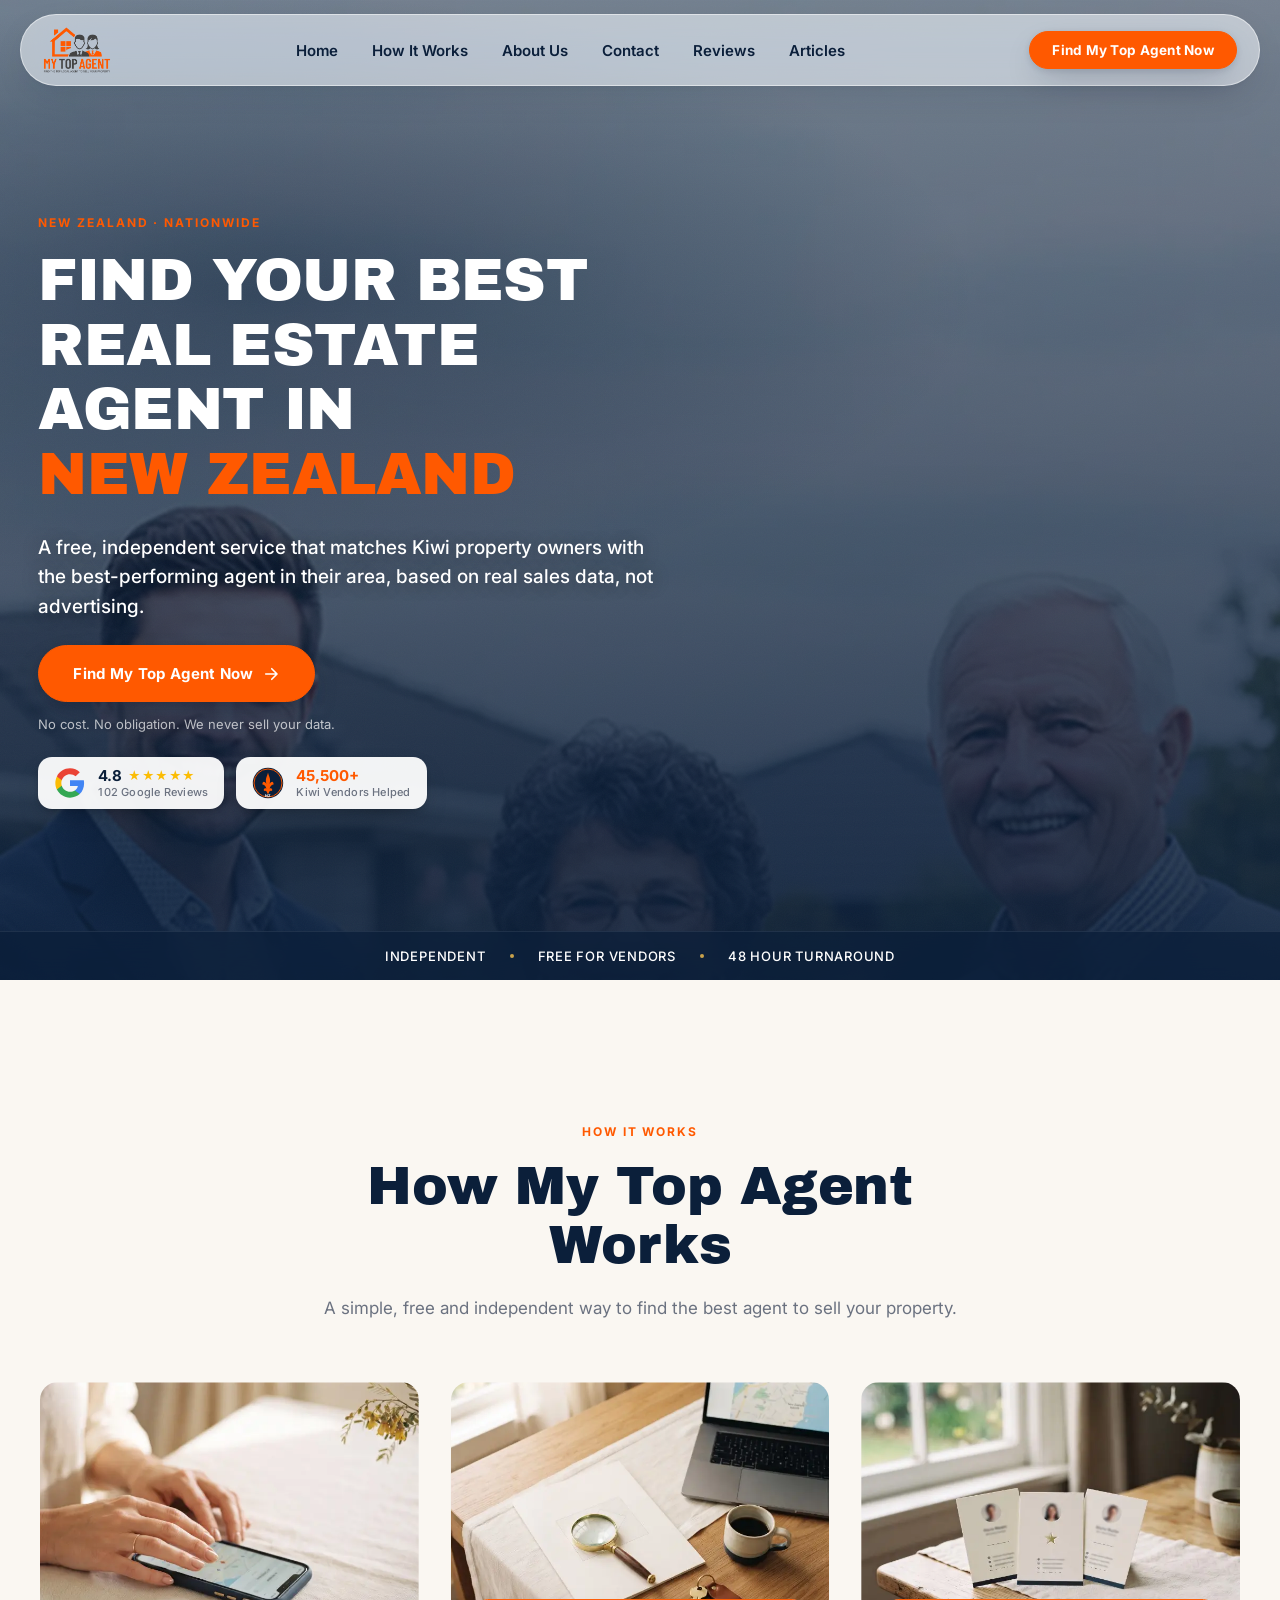
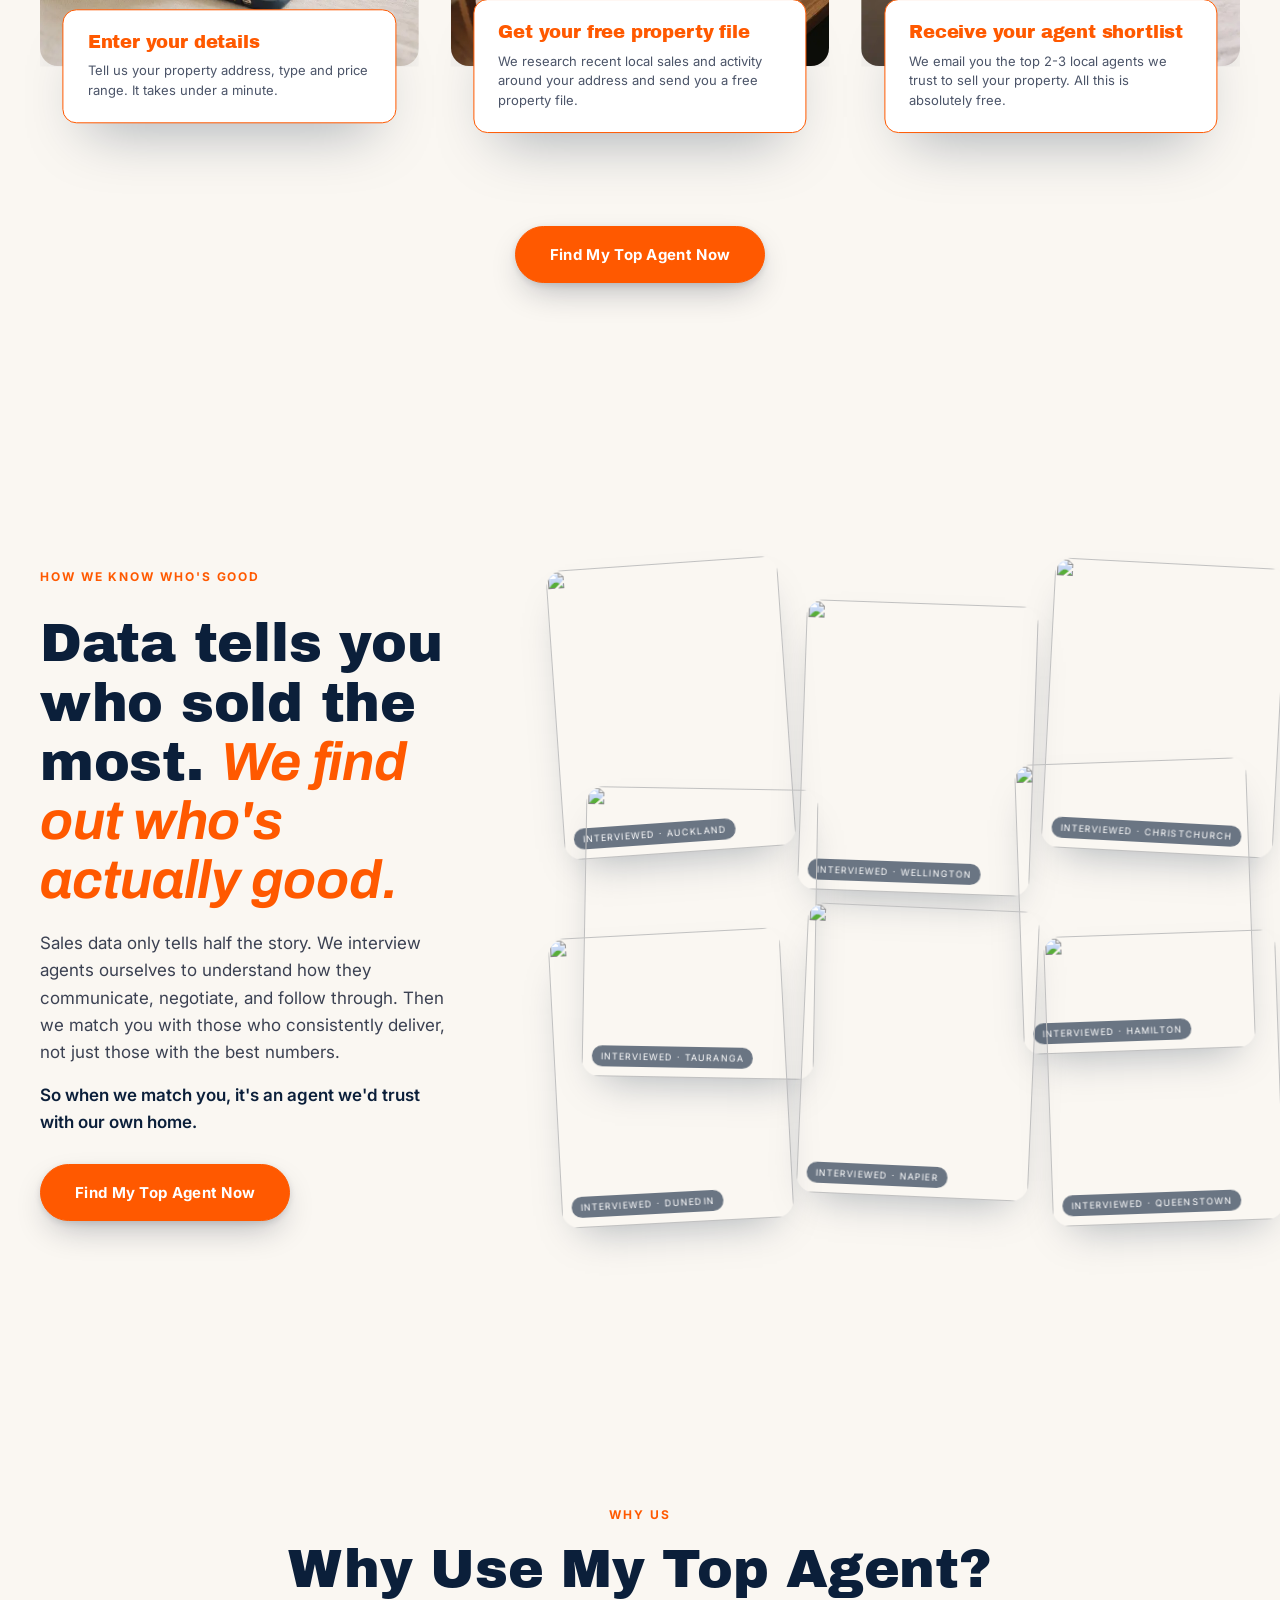
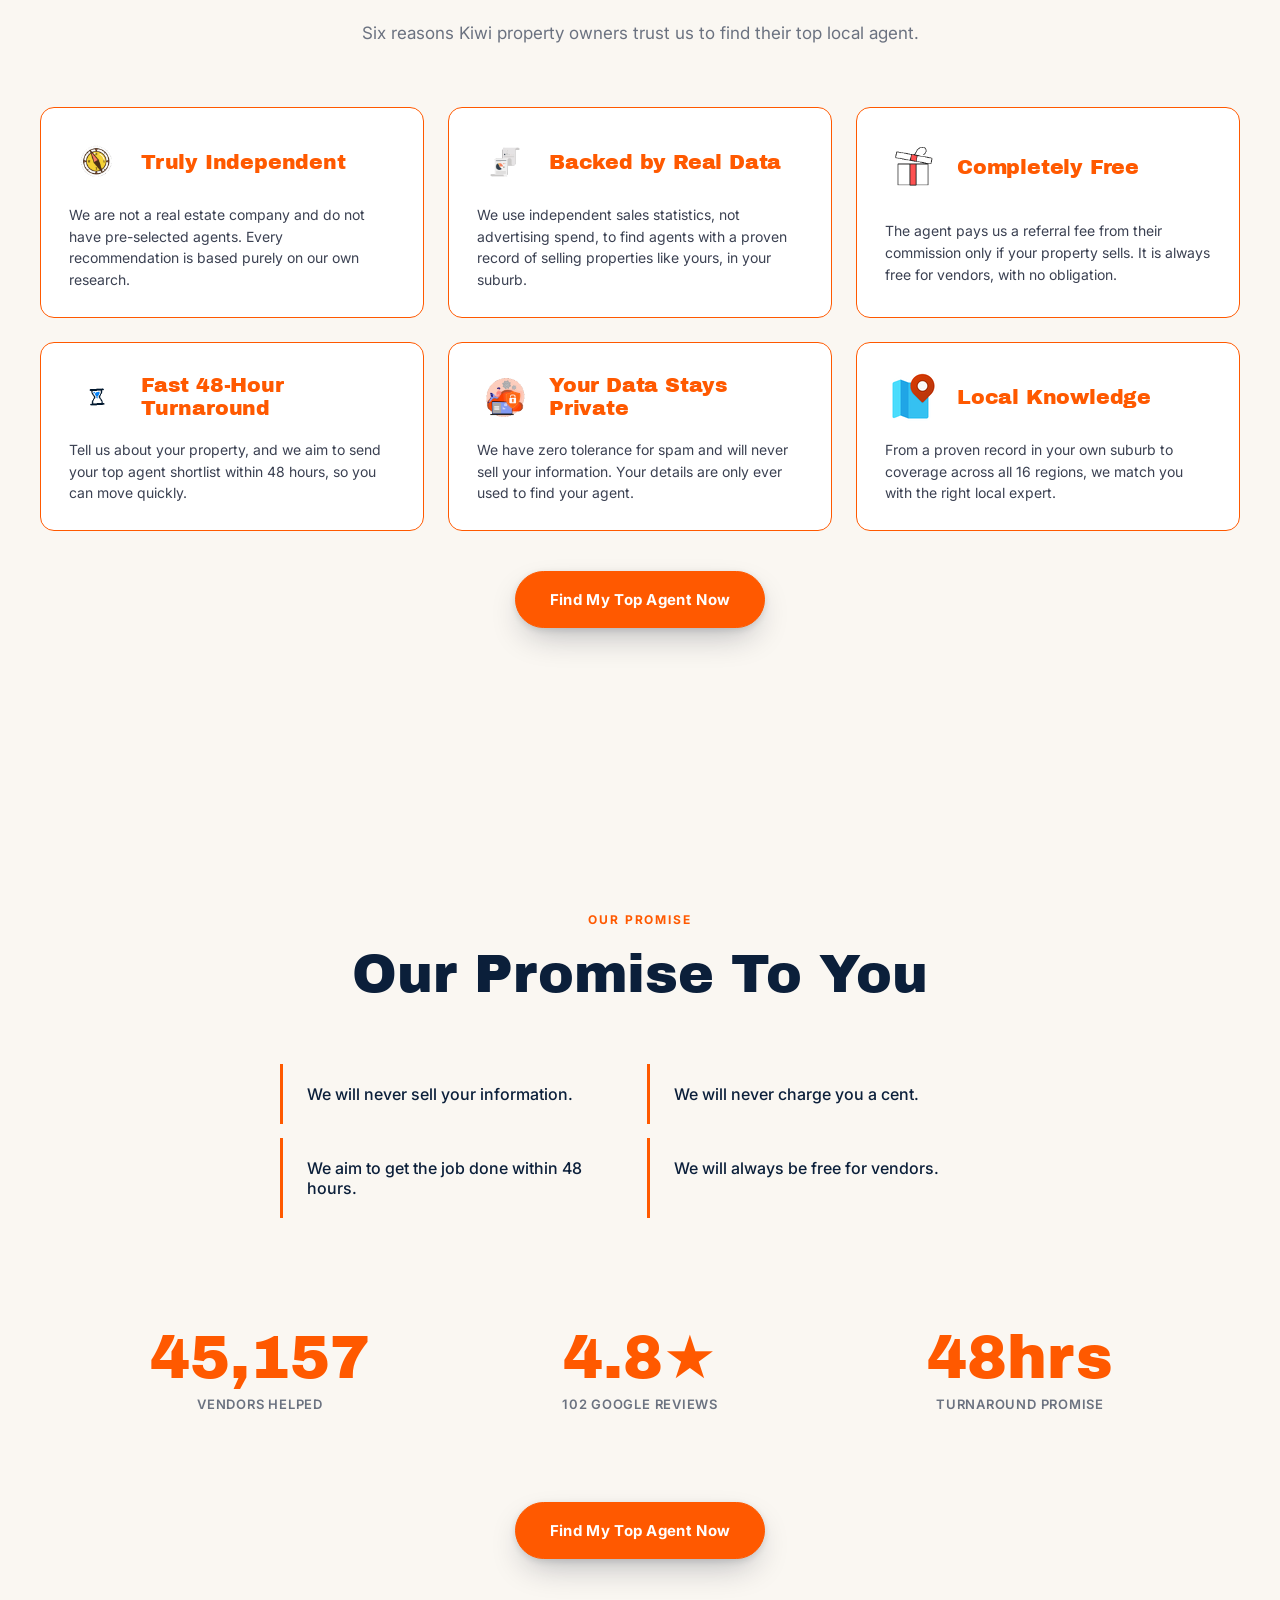
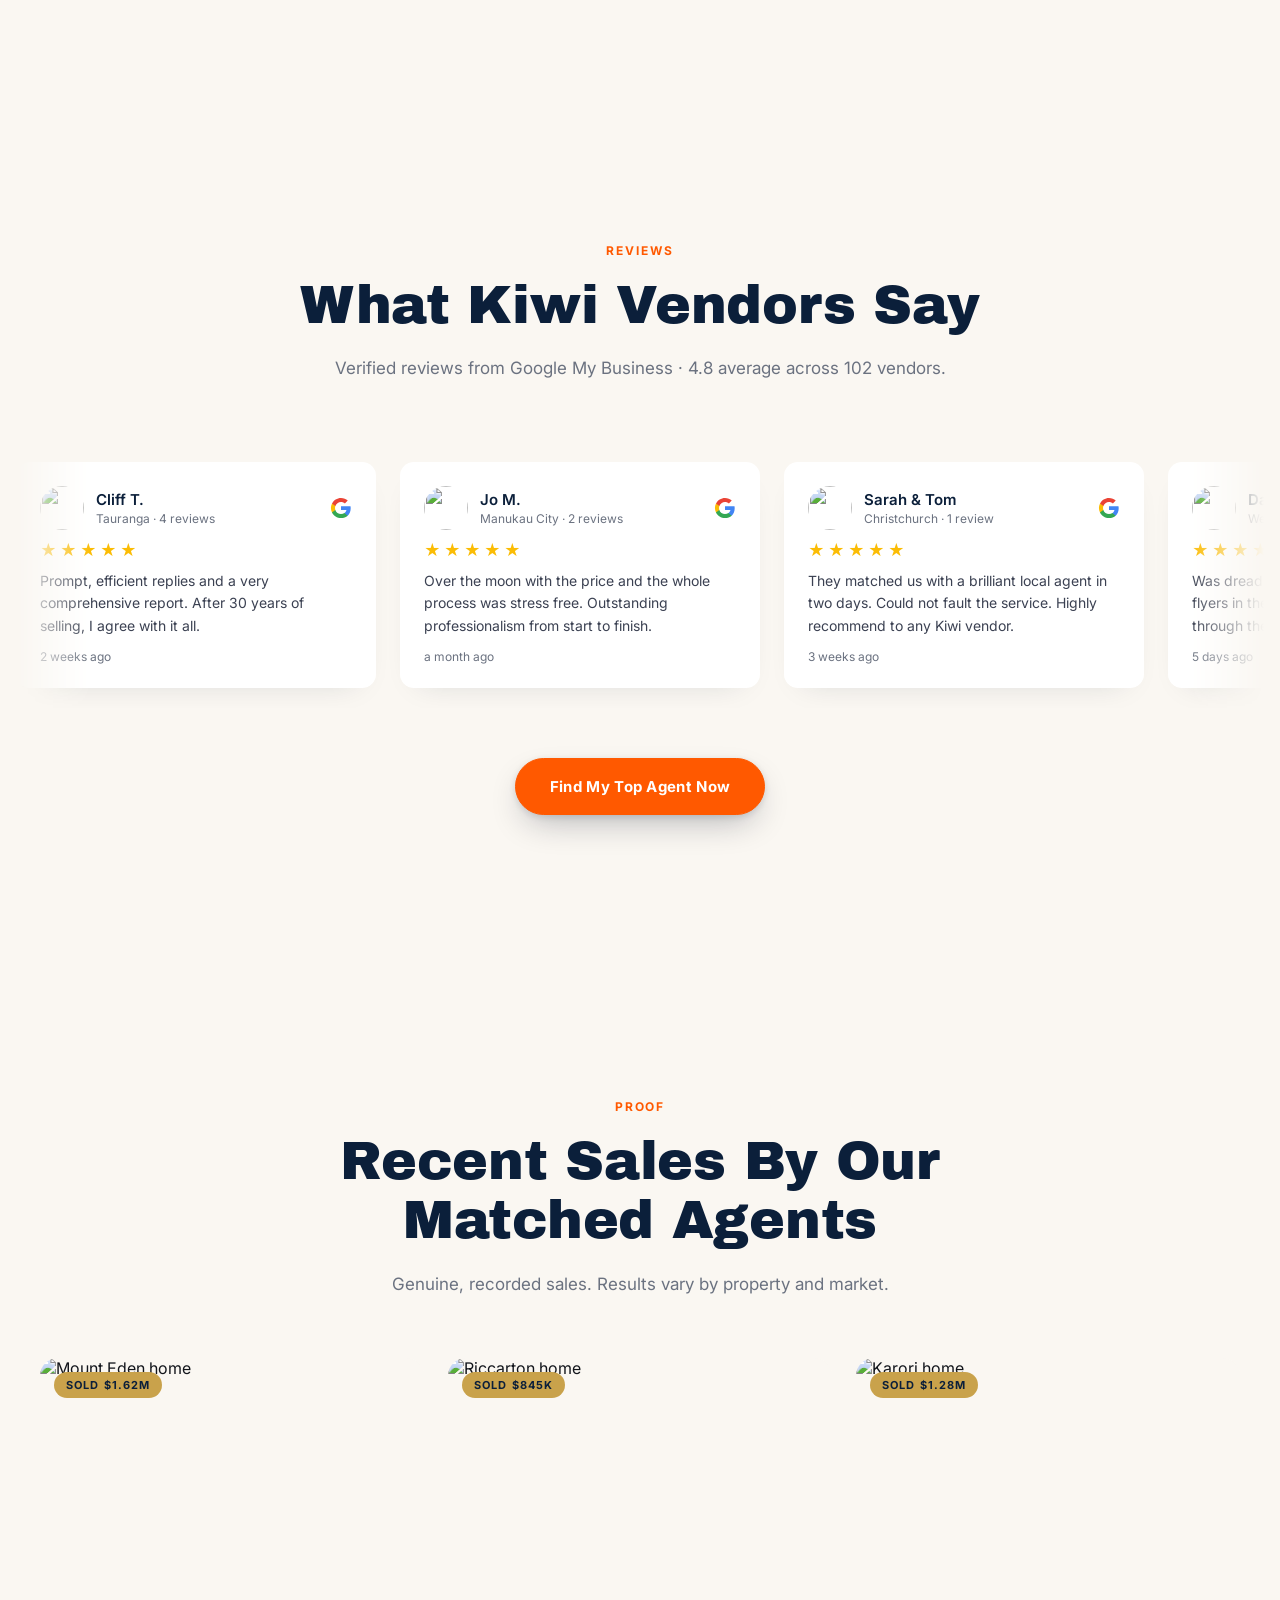
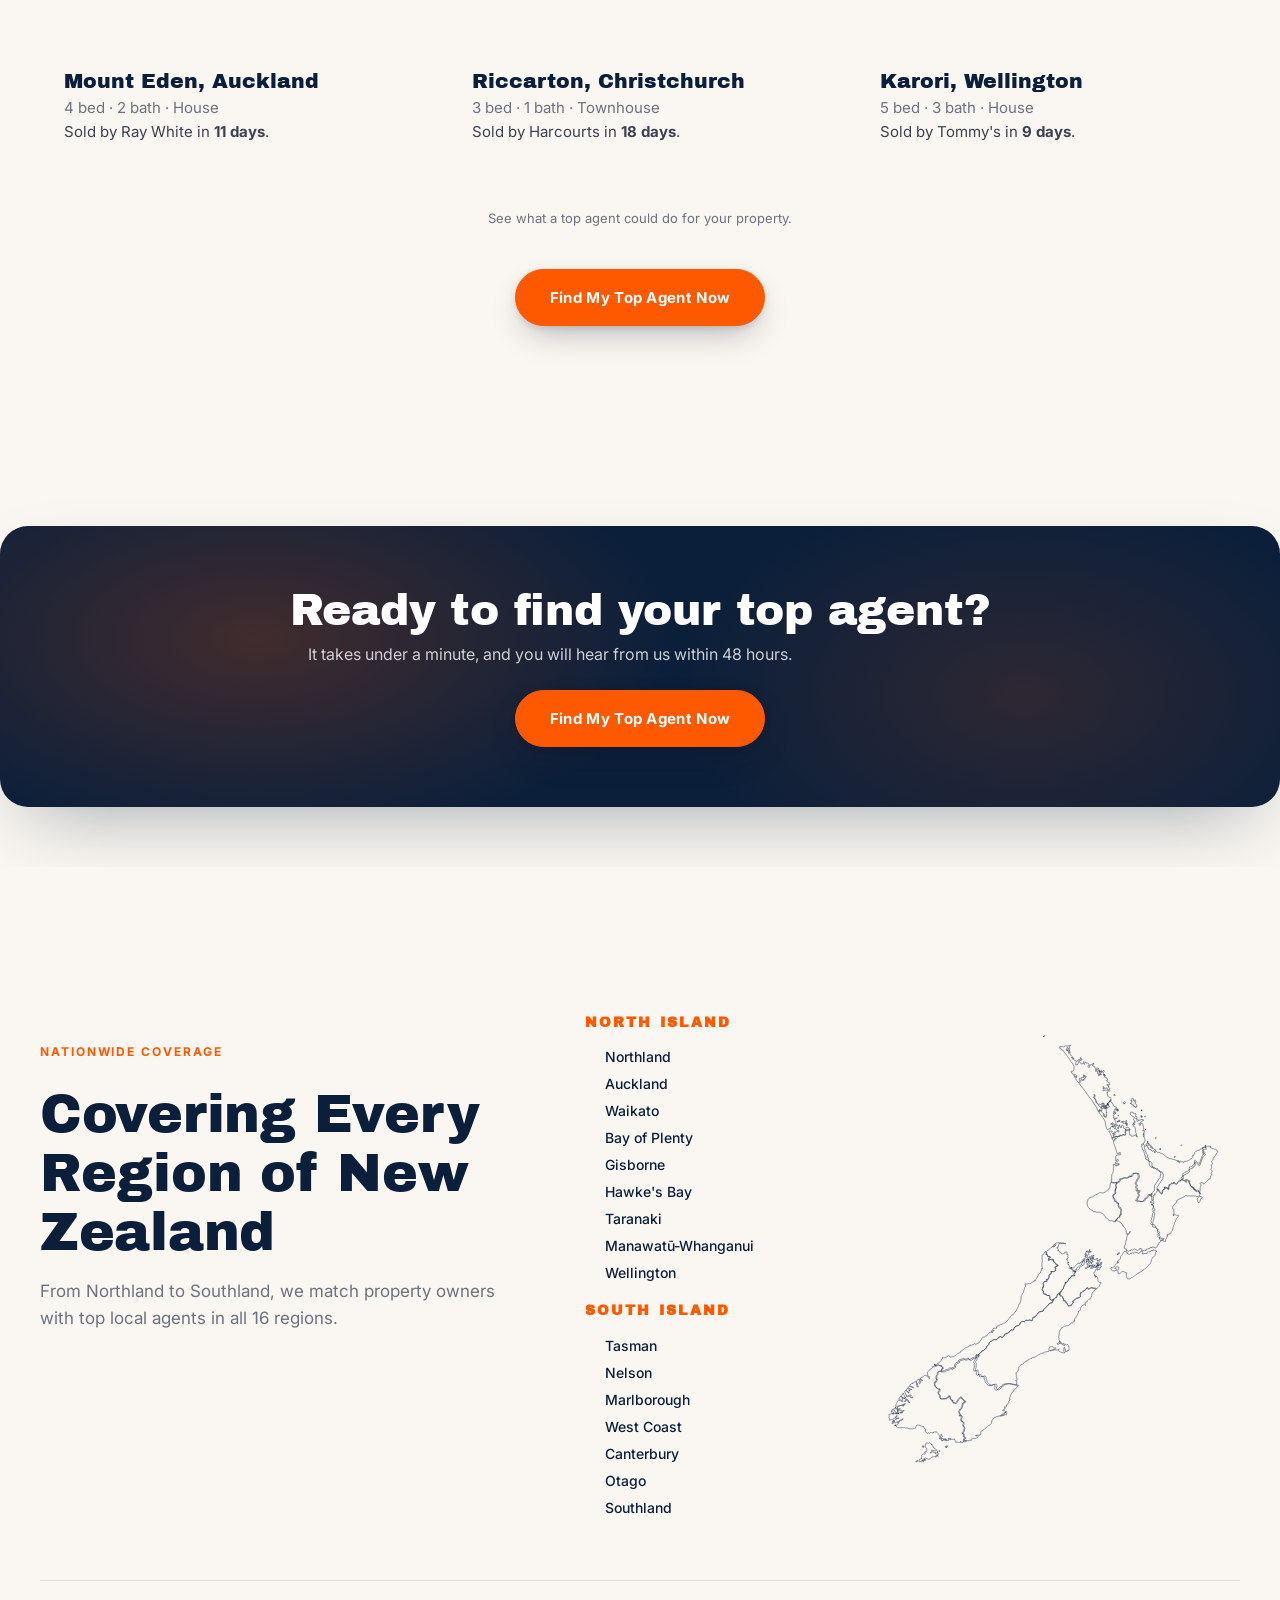
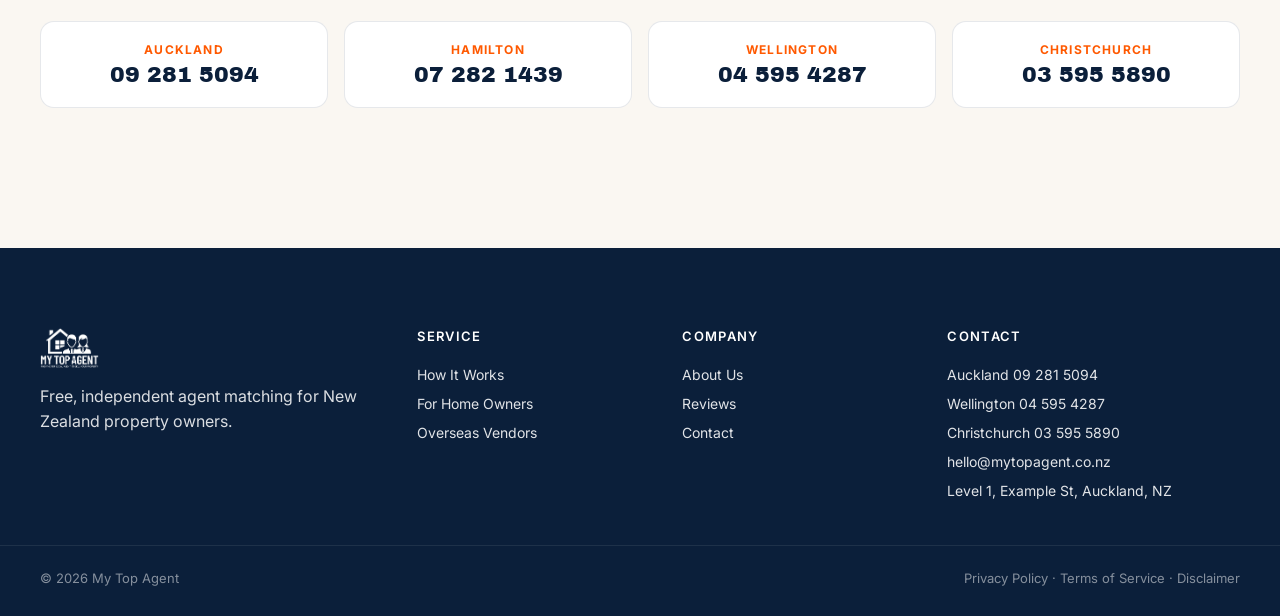
==== commit 7d749636: "Full-viewport hero left-align, restructure title into 4 lines, drop brush - Remove hero inner max-wi" ====
--- a/my-top-agent/index.html
+++ b/my-top-agent/index.html
@@ -12,7 +12,7 @@
   <link rel="preconnect" href="https://images.unsplash.com" />
   <link href="https://fonts.googleapis.com/css2?family=Archivo+Black&family=Archivo:ital,wght@0,700;1,700&family=Inter:wght@400;500;600;700&display=swap" rel="stylesheet" />
 
-  <link rel="stylesheet" href="css/main.css?v=66" />
+  <link rel="stylesheet" href="css/main.css?v=67" />
 </head>
 <body class="mta-body">
 
@@ -52,8 +52,9 @@
         <span class="mta-eyebrow" data-mta-anim="up">New Zealand · Nationwide</span>
         <h1 class="mta-hero__title" data-mta-anim="stagger">
           <span>Find Your Best</span>
-          <span><em>Real Estate Agent</em></span>
-          <span>in <mark class="mta-hero__brush">New Zealand</mark></span>
+          <span>Real Estate</span>
+          <span>Agent in</span>
+          <span class="mta-hero__title-accent">New Zealand</span>
         </h1>
         <p class="mta-hero__sub" data-mta-anim="up">
           A free, independent service that matches Kiwi property owners with the best-performing agent in their area, based on real sales data, not advertising.
--- a/my-top-agent/css/main.css
+++ b/my-top-agent/css/main.css
@@ -308,13 +308,13 @@
 
 .mta-hero__inner {
   position: relative; z-index: 2;
-  max-width: var(--mta-max); margin: 0 auto;
-  padding: 0 clamp(16px, 2vw, 28px) 0 clamp(16px, 2vw, 28px);  /* tighter than default so content moves further left */
+  max-width: none; margin: 0;
+  padding: 0 clamp(20px, 3vw, 56px);                   /* full-viewport width, small left inset */
   display: flex; align-items: center; justify-content: flex-start;
   min-height: calc(100vh - 120px);
   text-align: left;
 }
-.mta-hero__copy { max-width: 820px; margin: 0; }
+.mta-hero__copy { max-width: 700px; margin: 0; }
 .mta-hero .mta-hero__sub { margin-left: 0; margin-right: 0; }
 .mta-hero .mta-eyebrow { color: var(--mta-brand); }
 .mta-hero__title {
@@ -335,8 +335,8 @@
   display: inline;
 }
 .mta-hero__title span { display: block; overflow: hidden; }
-/* Keep "in NEW ZEALAND" on ONE line — the brush-wrapped word should sit next to "in" */
-.mta-hero__title span:last-child { white-space: nowrap; }
+/* Accent line — "NEW ZEALAND" in brand red, no background paint-swipe */
+.mta-hero__title .mta-hero__title-accent { color: var(--mta-brand); }
 
 /* Hand-brushed white paint-swipe behind "New Zealand" - text in brand red */
 .mta-hero__brush {
@@ -1397,11 +1397,12 @@
    ========================================================= */
 .mta-hero__copy .mta-eyebrow[data-mta-anim].is-in { transition-delay: .15s; }
 .mta-hero__title[data-mta-anim="stagger"].is-in > span:nth-child(1) { transition-delay: .35s; }
-.mta-hero__title[data-mta-anim="stagger"].is-in > span:nth-child(2) { transition-delay: .55s; }
-.mta-hero__title[data-mta-anim="stagger"].is-in > span:nth-child(3) { transition-delay: .75s; }
-.mta-hero__sub[data-mta-anim].is-in { transition-delay: 1.15s; }
-.mta-hero__cta[data-mta-anim].is-in { transition-delay: 1.4s; }
-.mta-hero__badges[data-mta-anim].is-in { transition-delay: 1.7s; }
+.mta-hero__title[data-mta-anim="stagger"].is-in > span:nth-child(2) { transition-delay: .5s; }
+.mta-hero__title[data-mta-anim="stagger"].is-in > span:nth-child(3) { transition-delay: .65s; }
+.mta-hero__title[data-mta-anim="stagger"].is-in > span:nth-child(4) { transition-delay: .8s; }
+.mta-hero__sub[data-mta-anim].is-in { transition-delay: 1.25s; }
+.mta-hero__cta[data-mta-anim].is-in { transition-delay: 1.5s; }
+.mta-hero__badges[data-mta-anim].is-in { transition-delay: 1.8s; }
 
 /* =========================================================
    MOBILE FINE-TUNING - consolidated overrides for < 900px
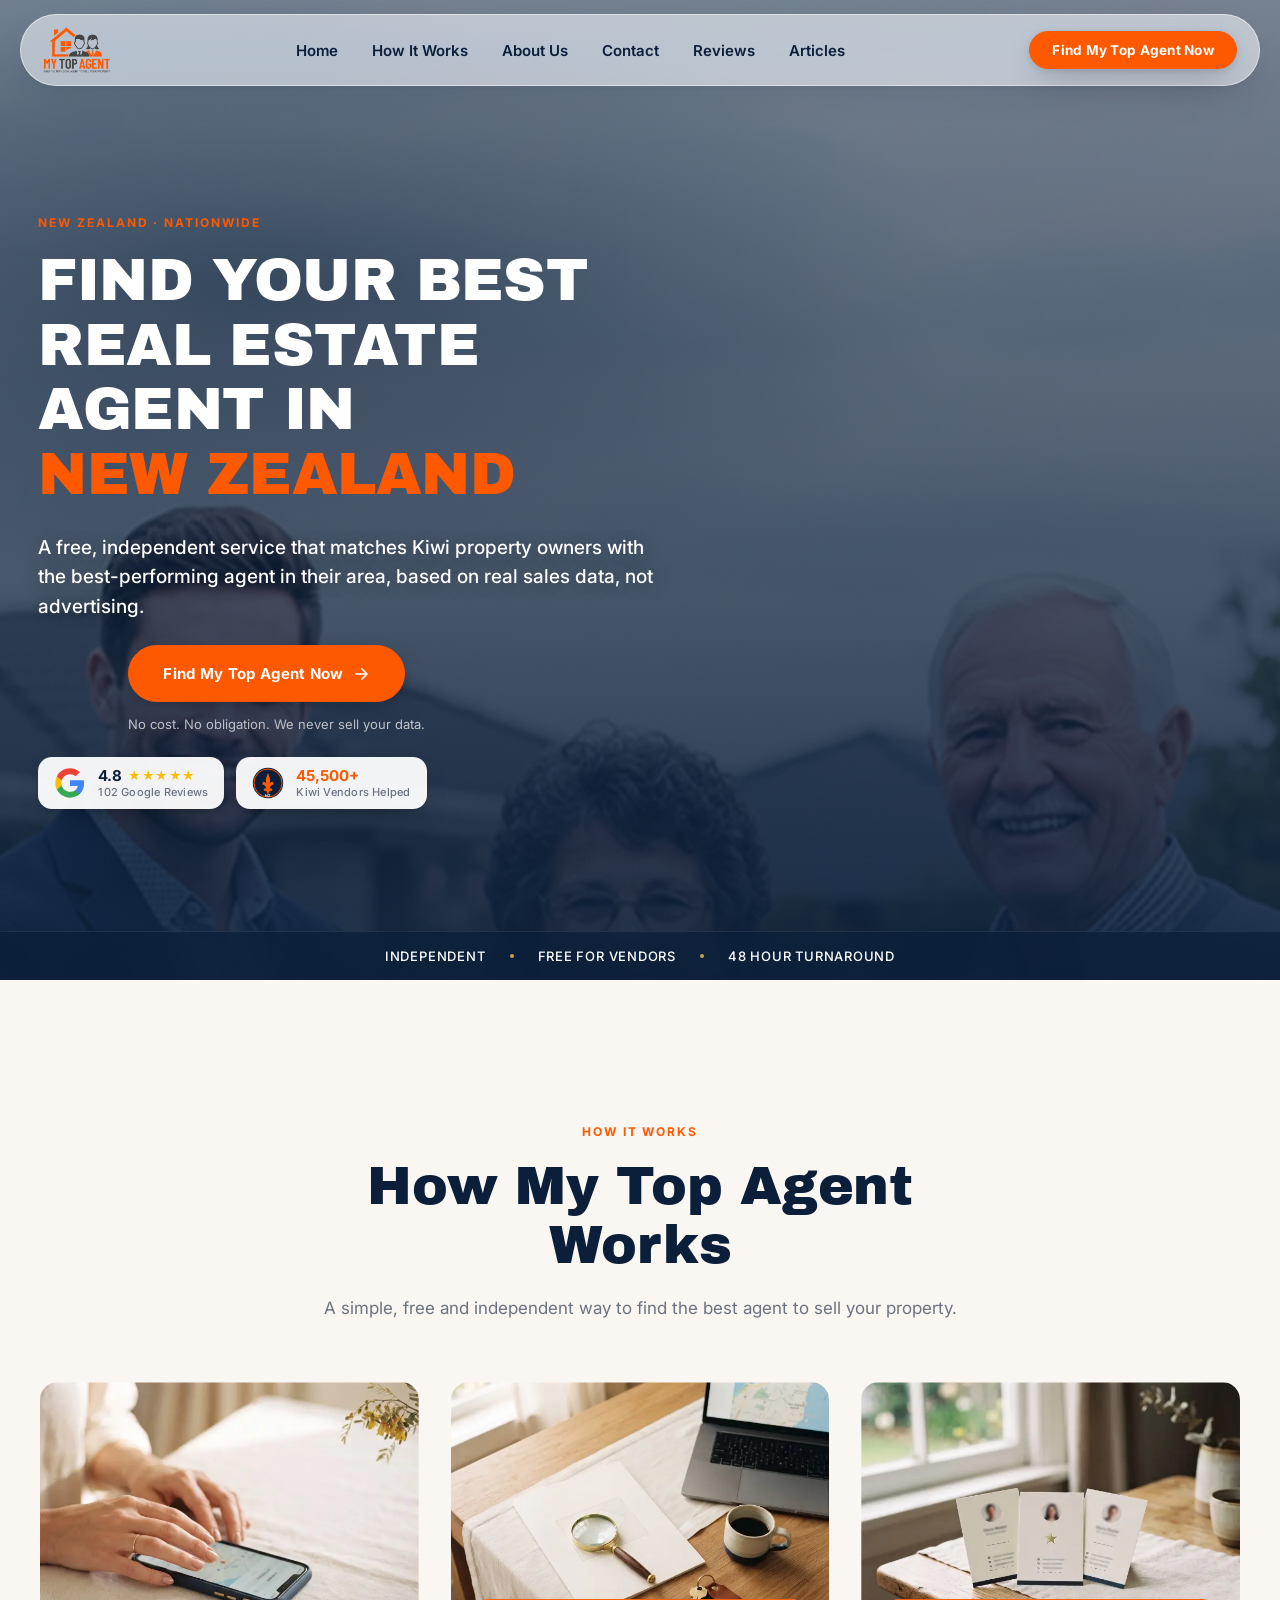
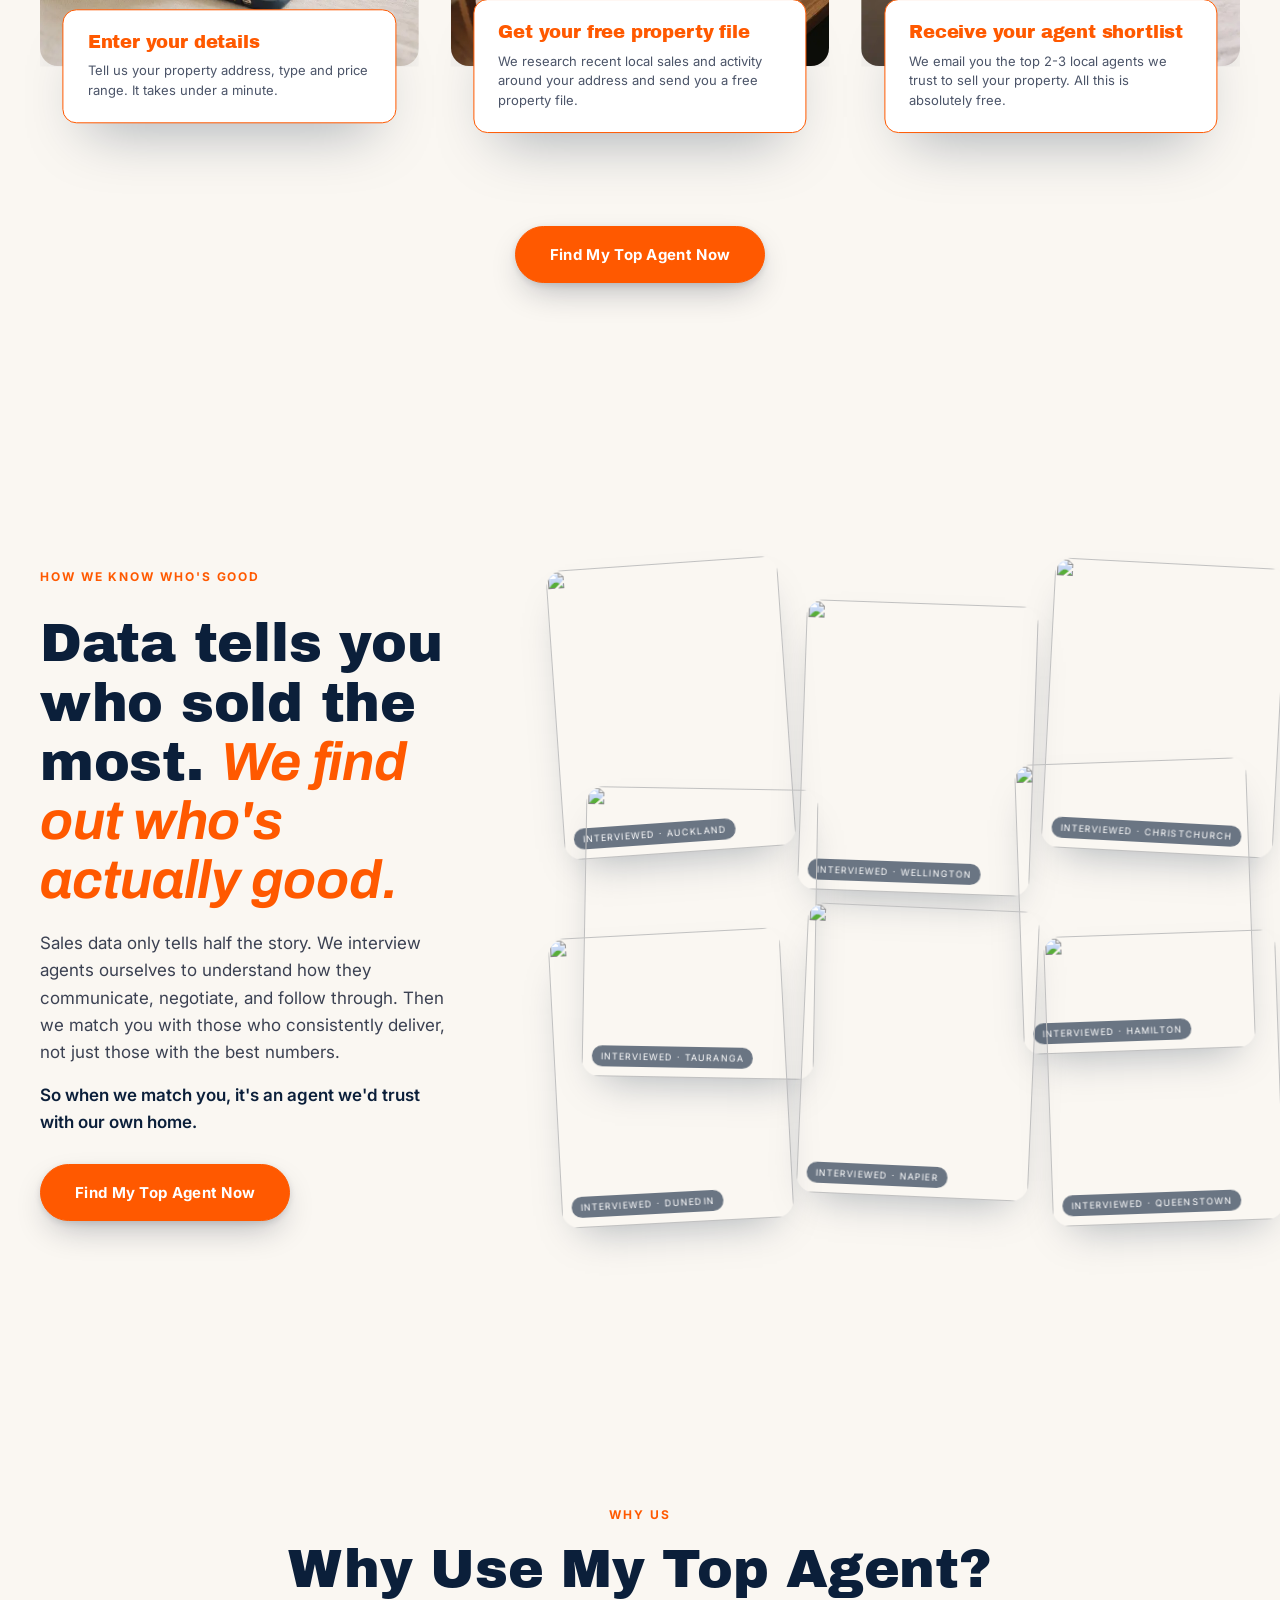
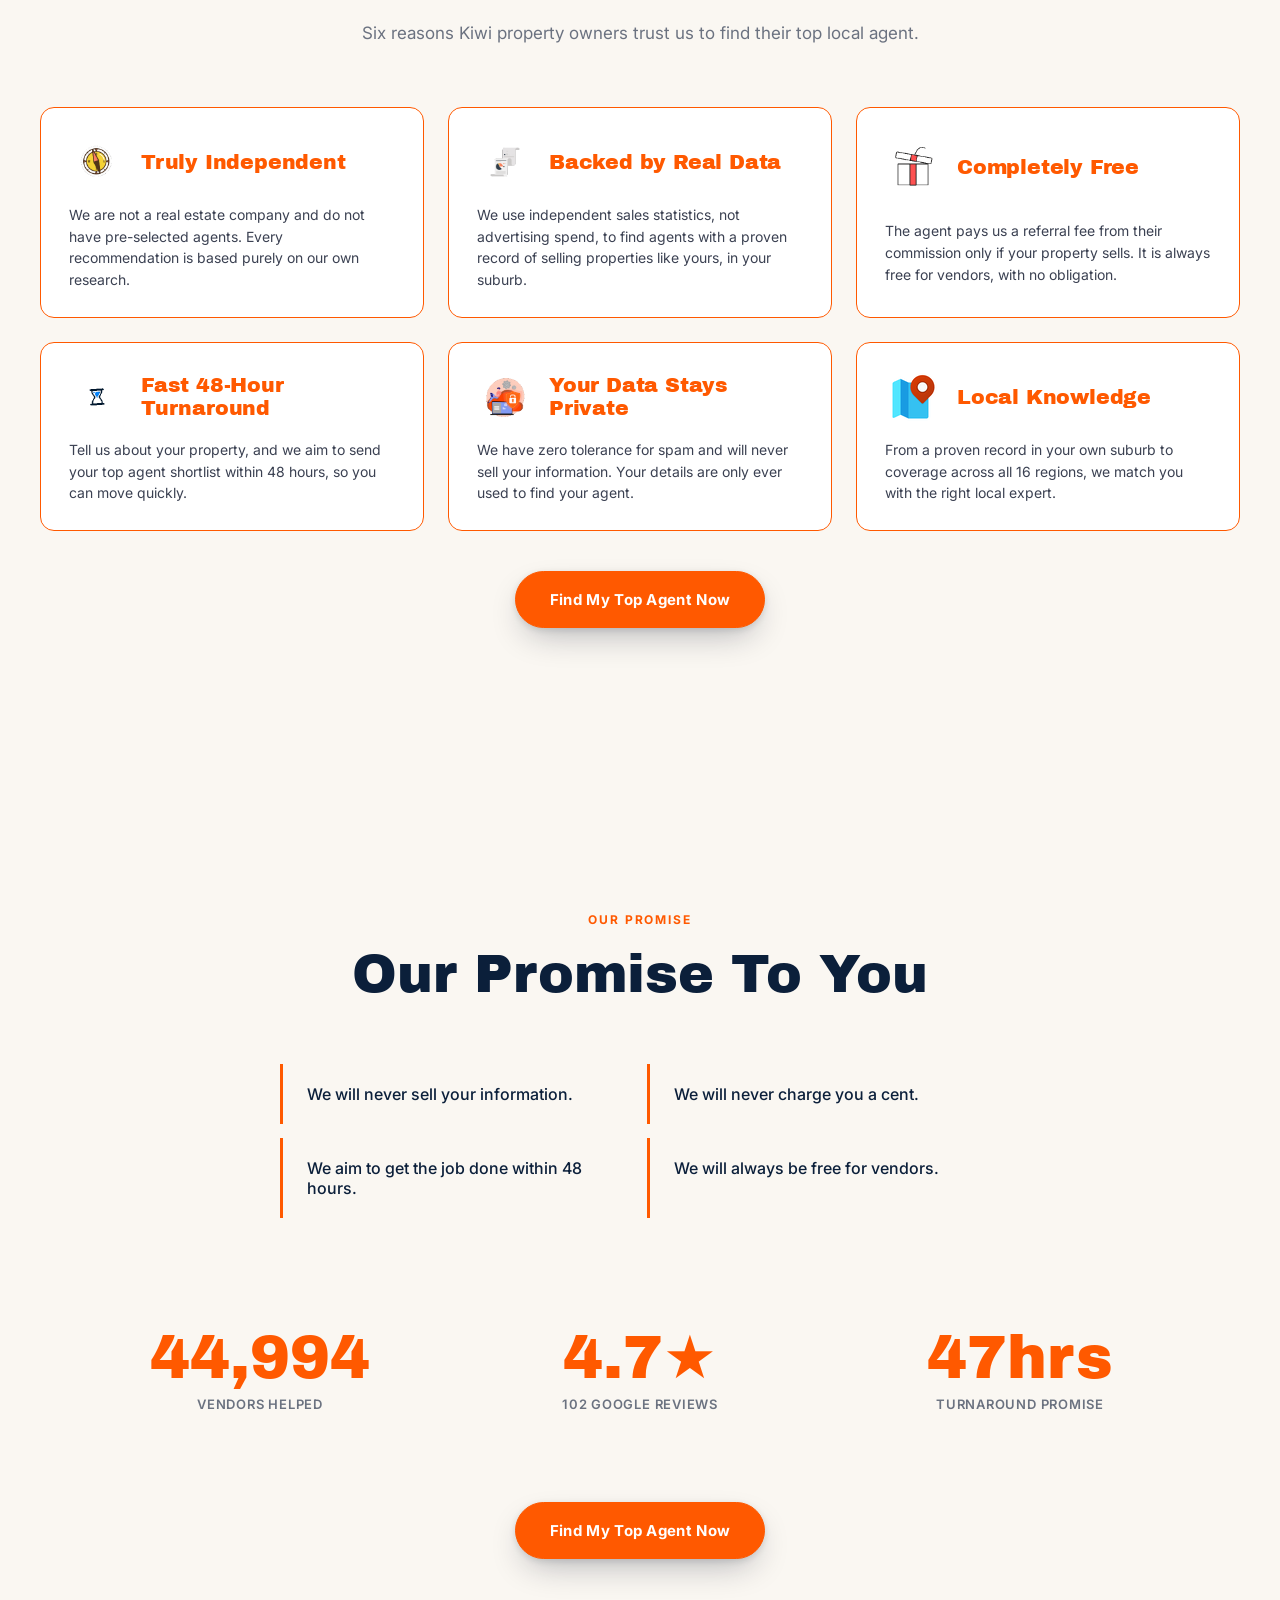
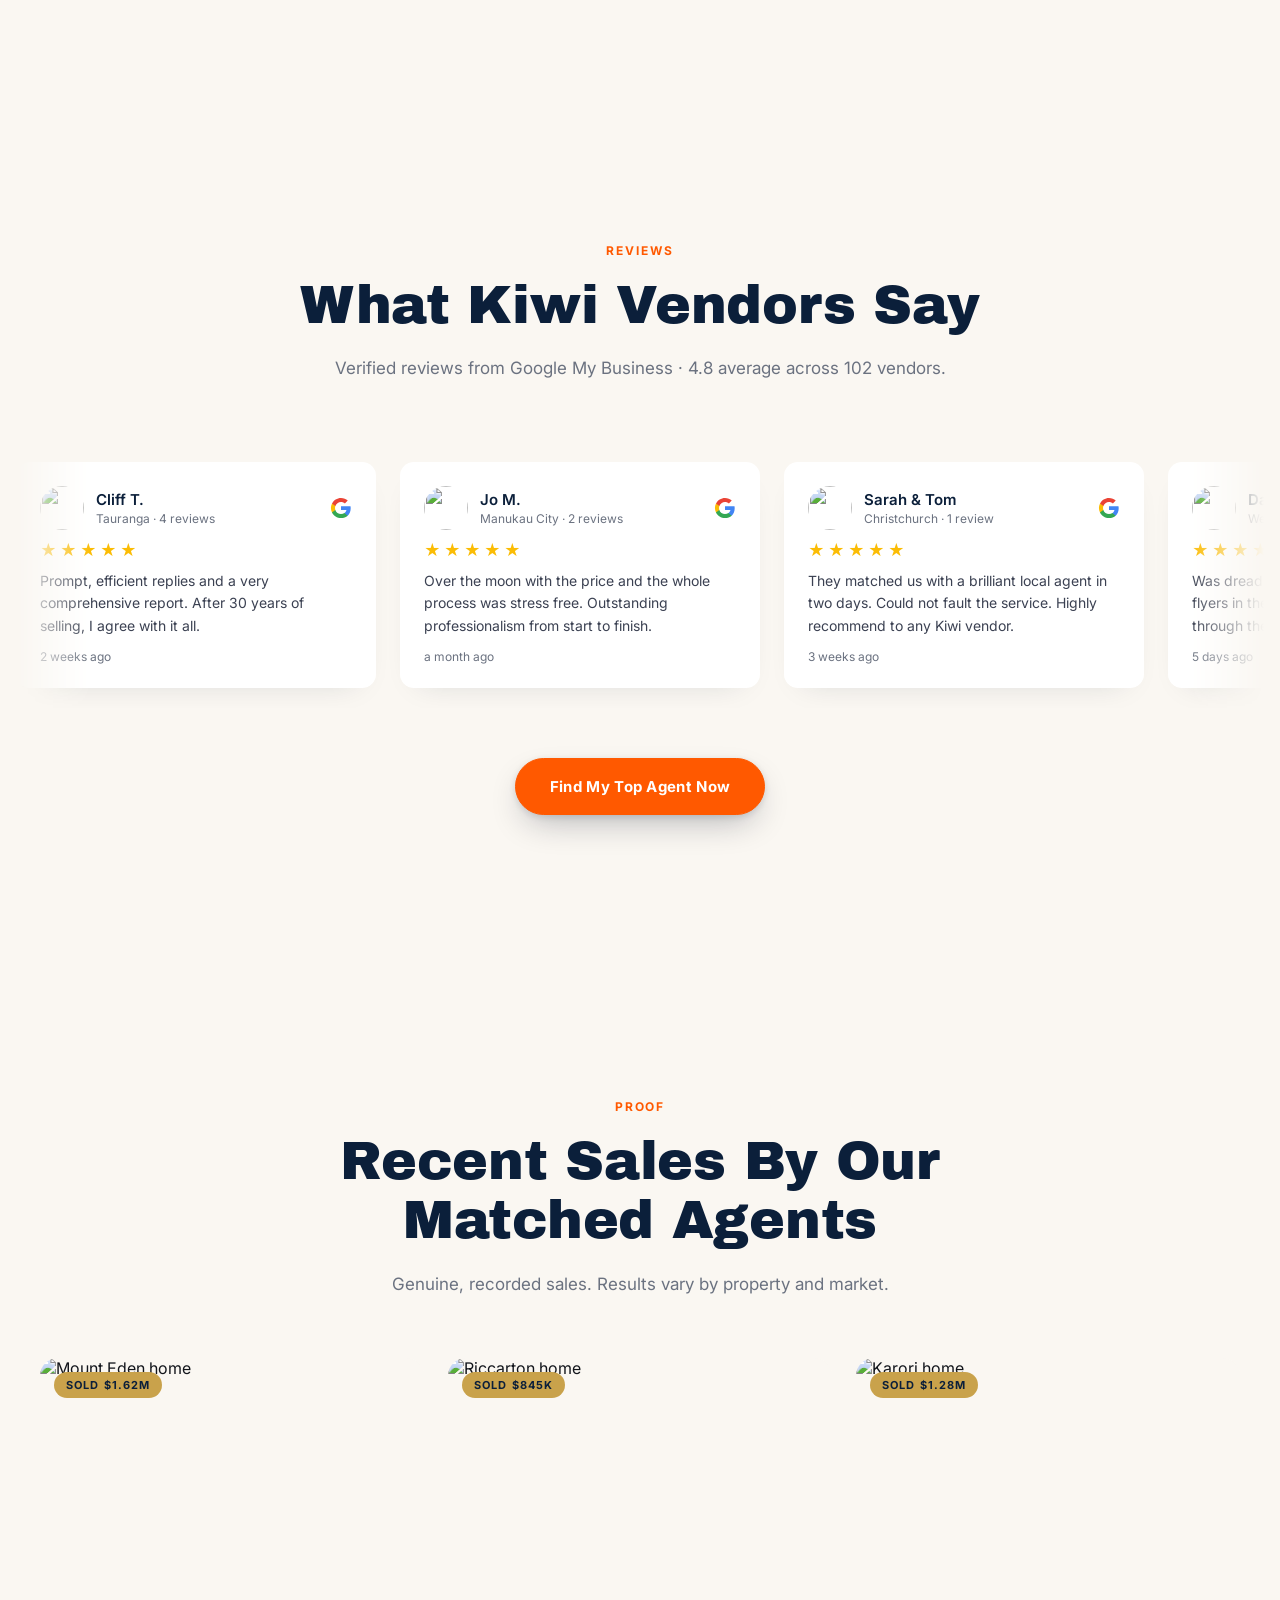
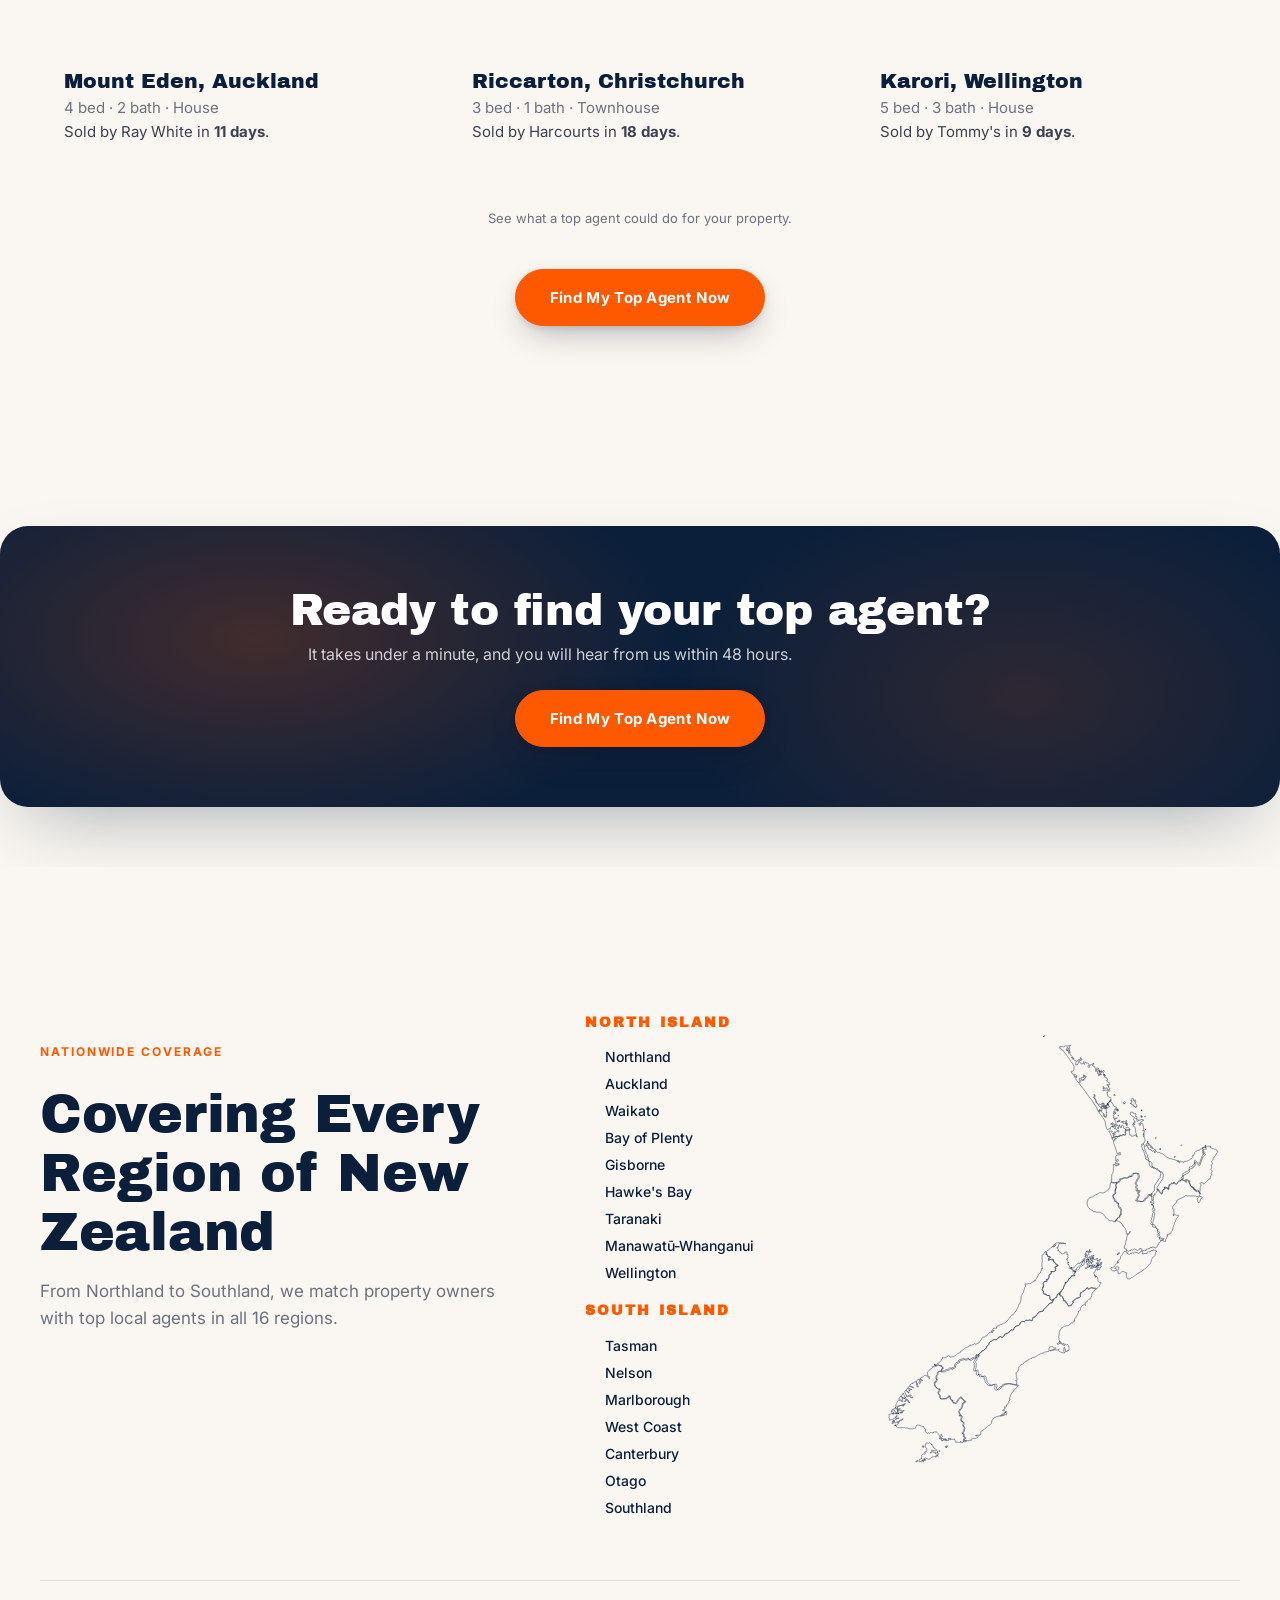
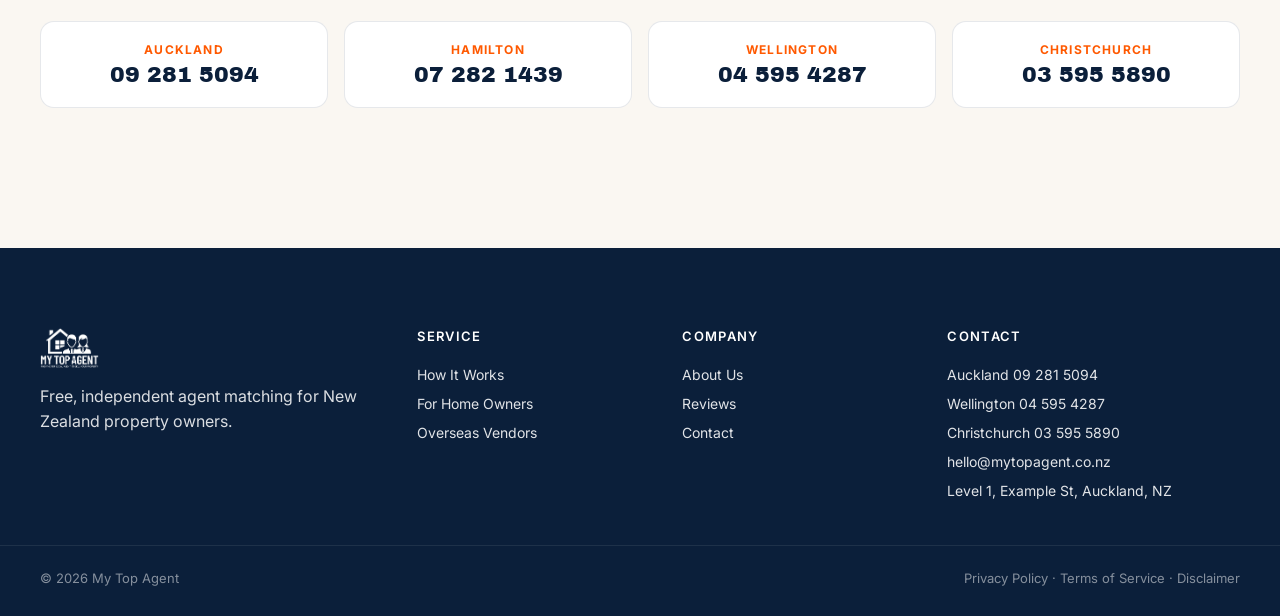
==== commit 4a931f64: "Shift hero CTA right to center it above the two trust badges Adds padding-left: 90px on desktop .mta" ====
--- a/my-top-agent/index.html
+++ b/my-top-agent/index.html
@@ -12,7 +12,7 @@
   <link rel="preconnect" href="https://images.unsplash.com" />
   <link href="https://fonts.googleapis.com/css2?family=Archivo+Black&family=Archivo:ital,wght@0,700;1,700&family=Inter:wght@400;500;600;700&display=swap" rel="stylesheet" />
 
-  <link rel="stylesheet" href="css/main.css?v=67" />
+  <link rel="stylesheet" href="css/main.css?v=68" />
 </head>
 <body class="mta-body">
 
--- a/my-top-agent/css/main.css
+++ b/my-top-agent/css/main.css
@@ -402,7 +402,8 @@
 .mta-badge--nz .mta-badge__score { color: var(--mta-brand); }
 
 /* Hero CTA - inherits the unified red-idle / white-hover style from .mta-btn--gold */
-.mta-hero__cta { display: flex; flex-direction: column; align-items: flex-start; gap: 12px; margin-top: 8px; }
+/* CTA sits shifted right so it visually centers above the two trust badges below */
+.mta-hero__cta { display: flex; flex-direction: column; align-items: flex-start; gap: 12px; margin-top: 8px; padding-left: 90px; }
 .mta-hero__note { font-size: 13px; color: rgba(255,255,255,.72); margin: 0; }
 
 /* Form fields (used inside quiz section) */
@@ -524,7 +525,7 @@
   }
   .mta-hero__copy { max-width: 100%; margin: 0 auto; }
   .mta-hero .mta-hero__sub { margin-left: auto; margin-right: auto; }
-  .mta-hero__cta { align-items: center; }
+  .mta-hero__cta { align-items: center; padding-left: 0; }
   .mta-hero__badges { justify-content: center; }
   .mta-hero__floats { display: none; }
   .mta-hero__title { font-size: clamp(30px, 7.5vw, 48px); margin-bottom: 20px; }
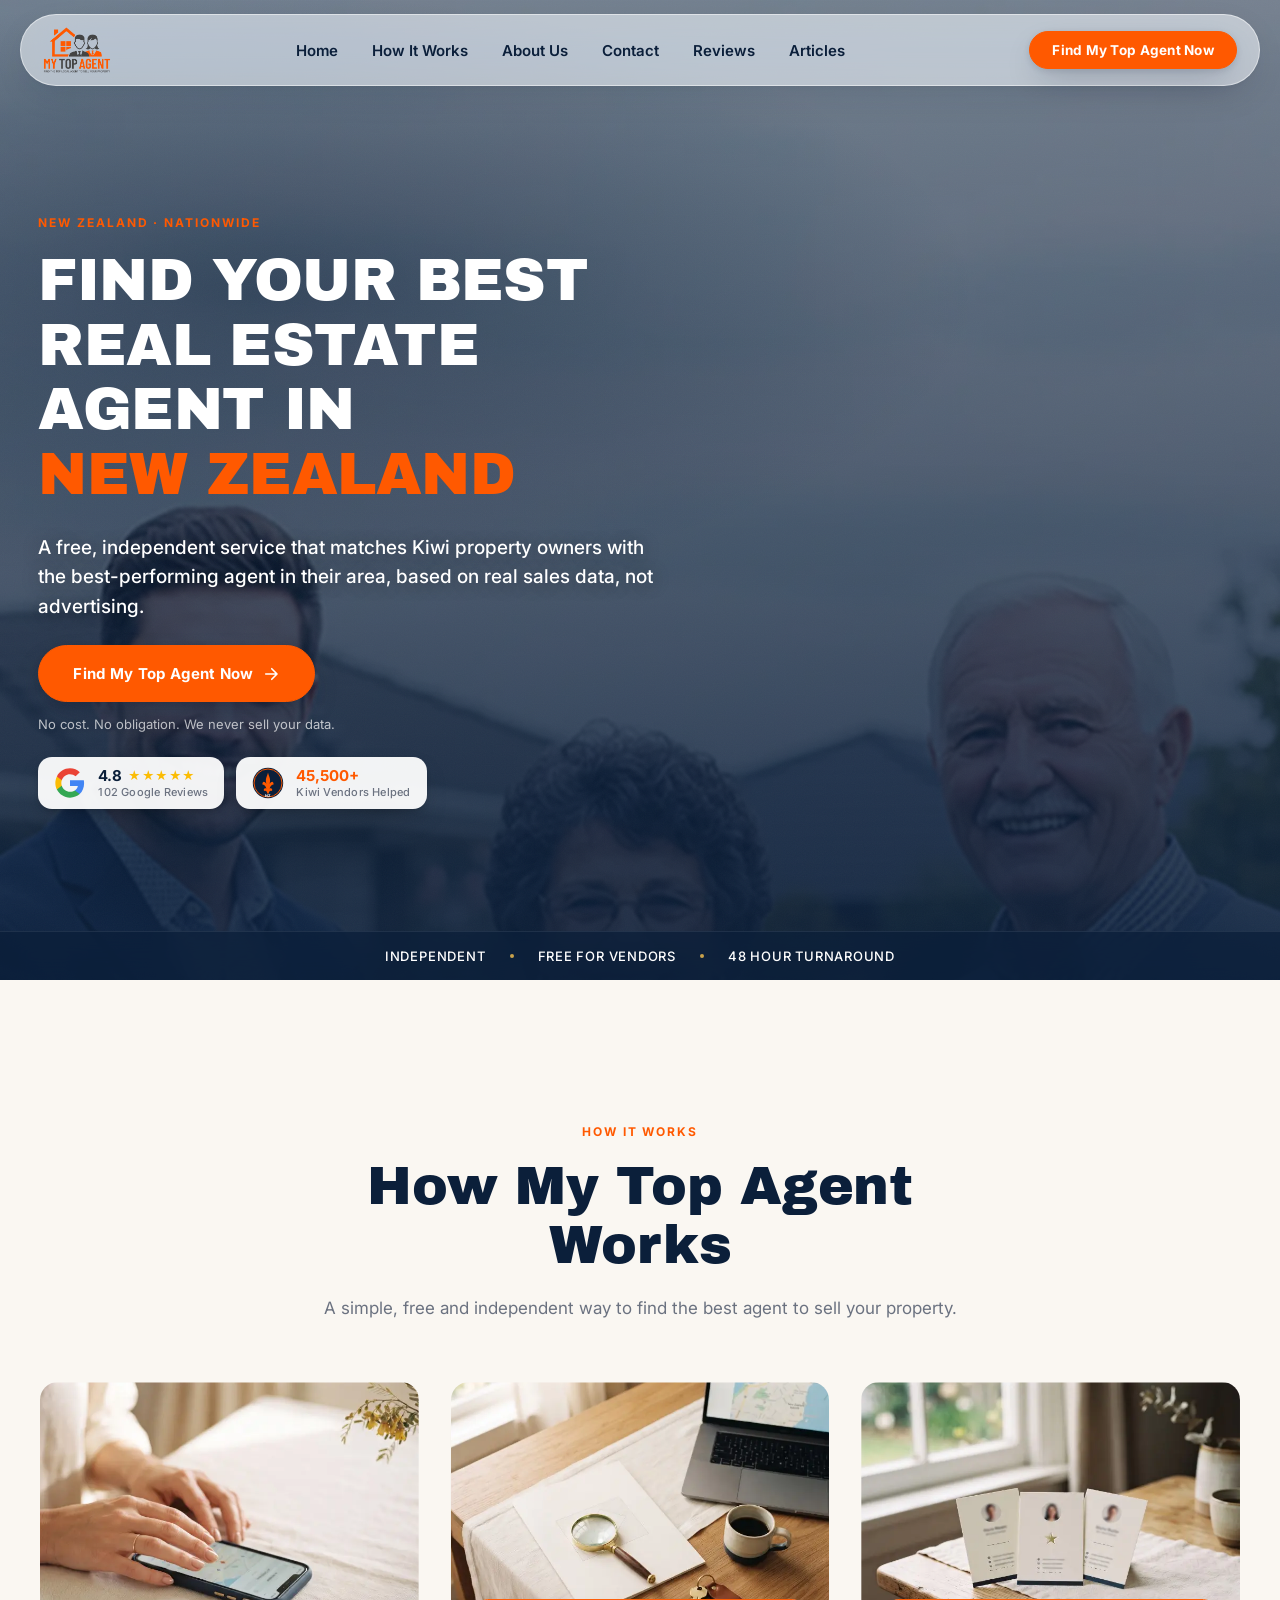
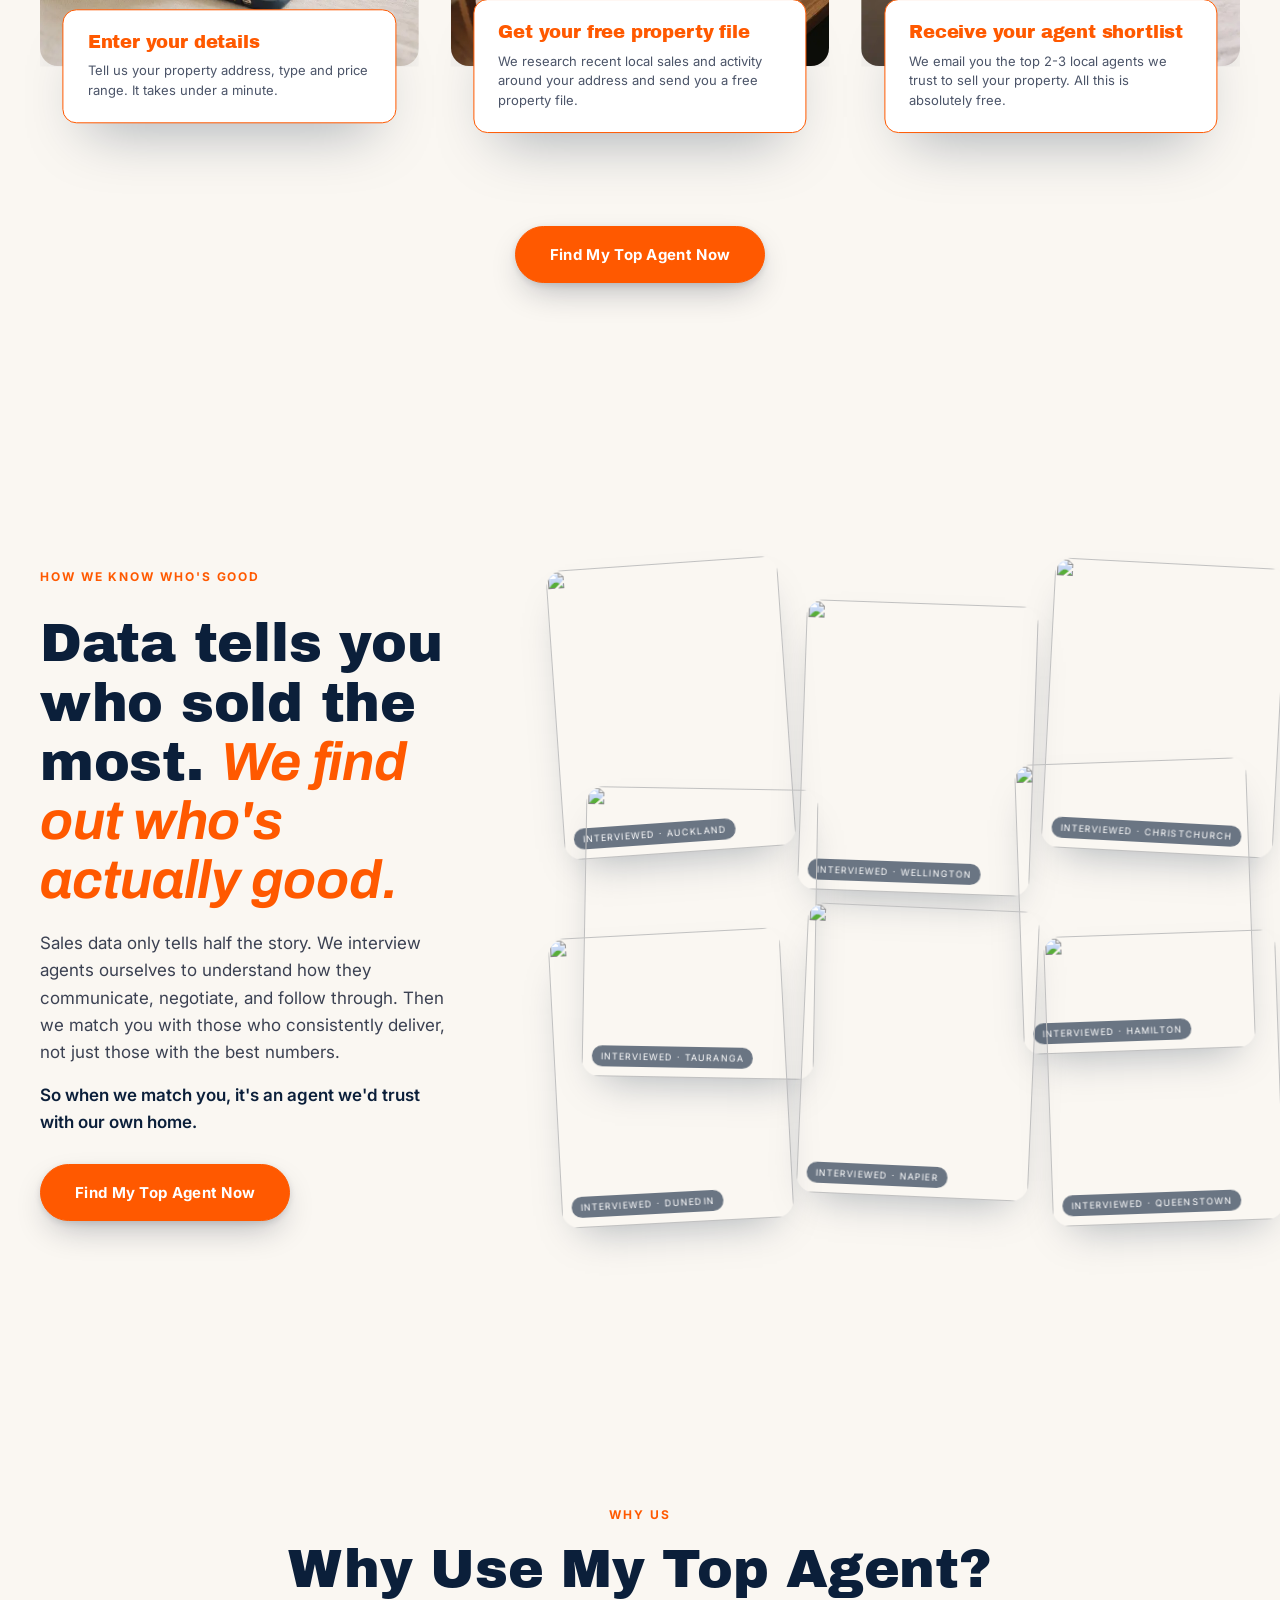
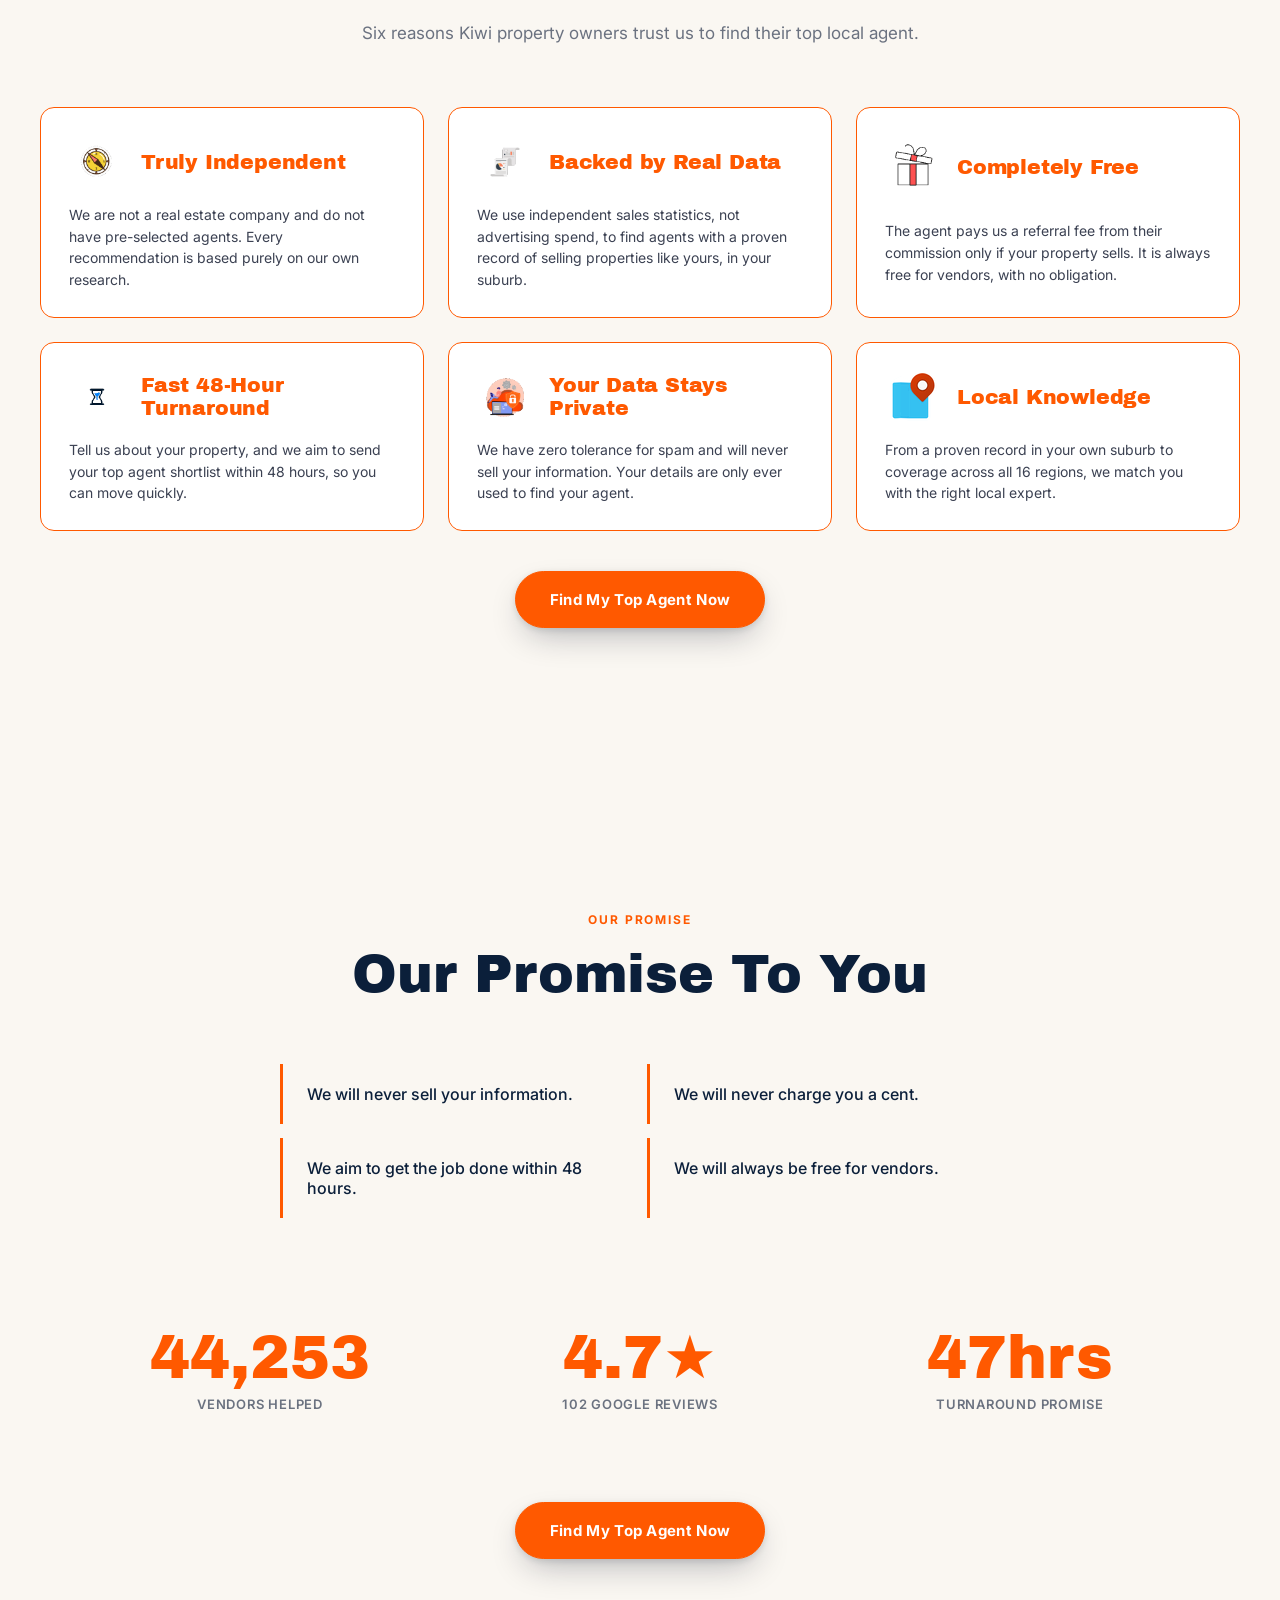
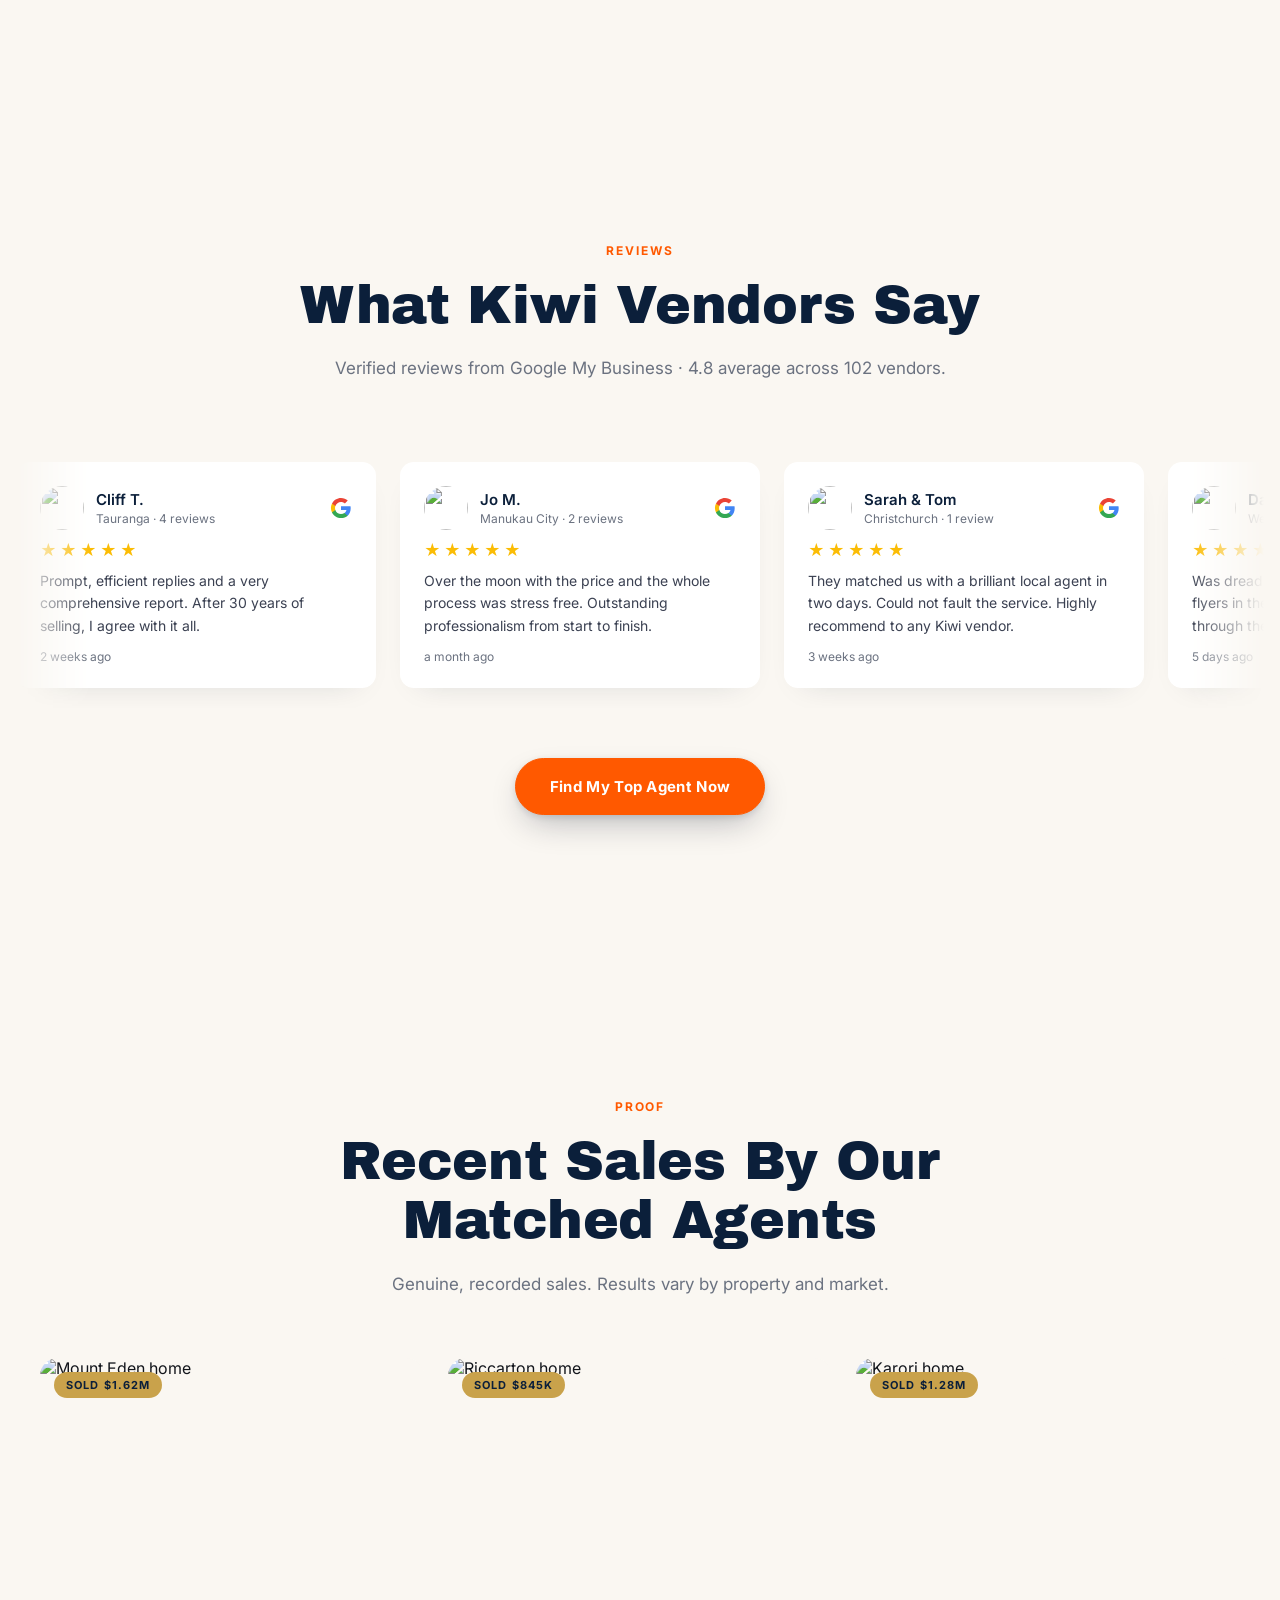
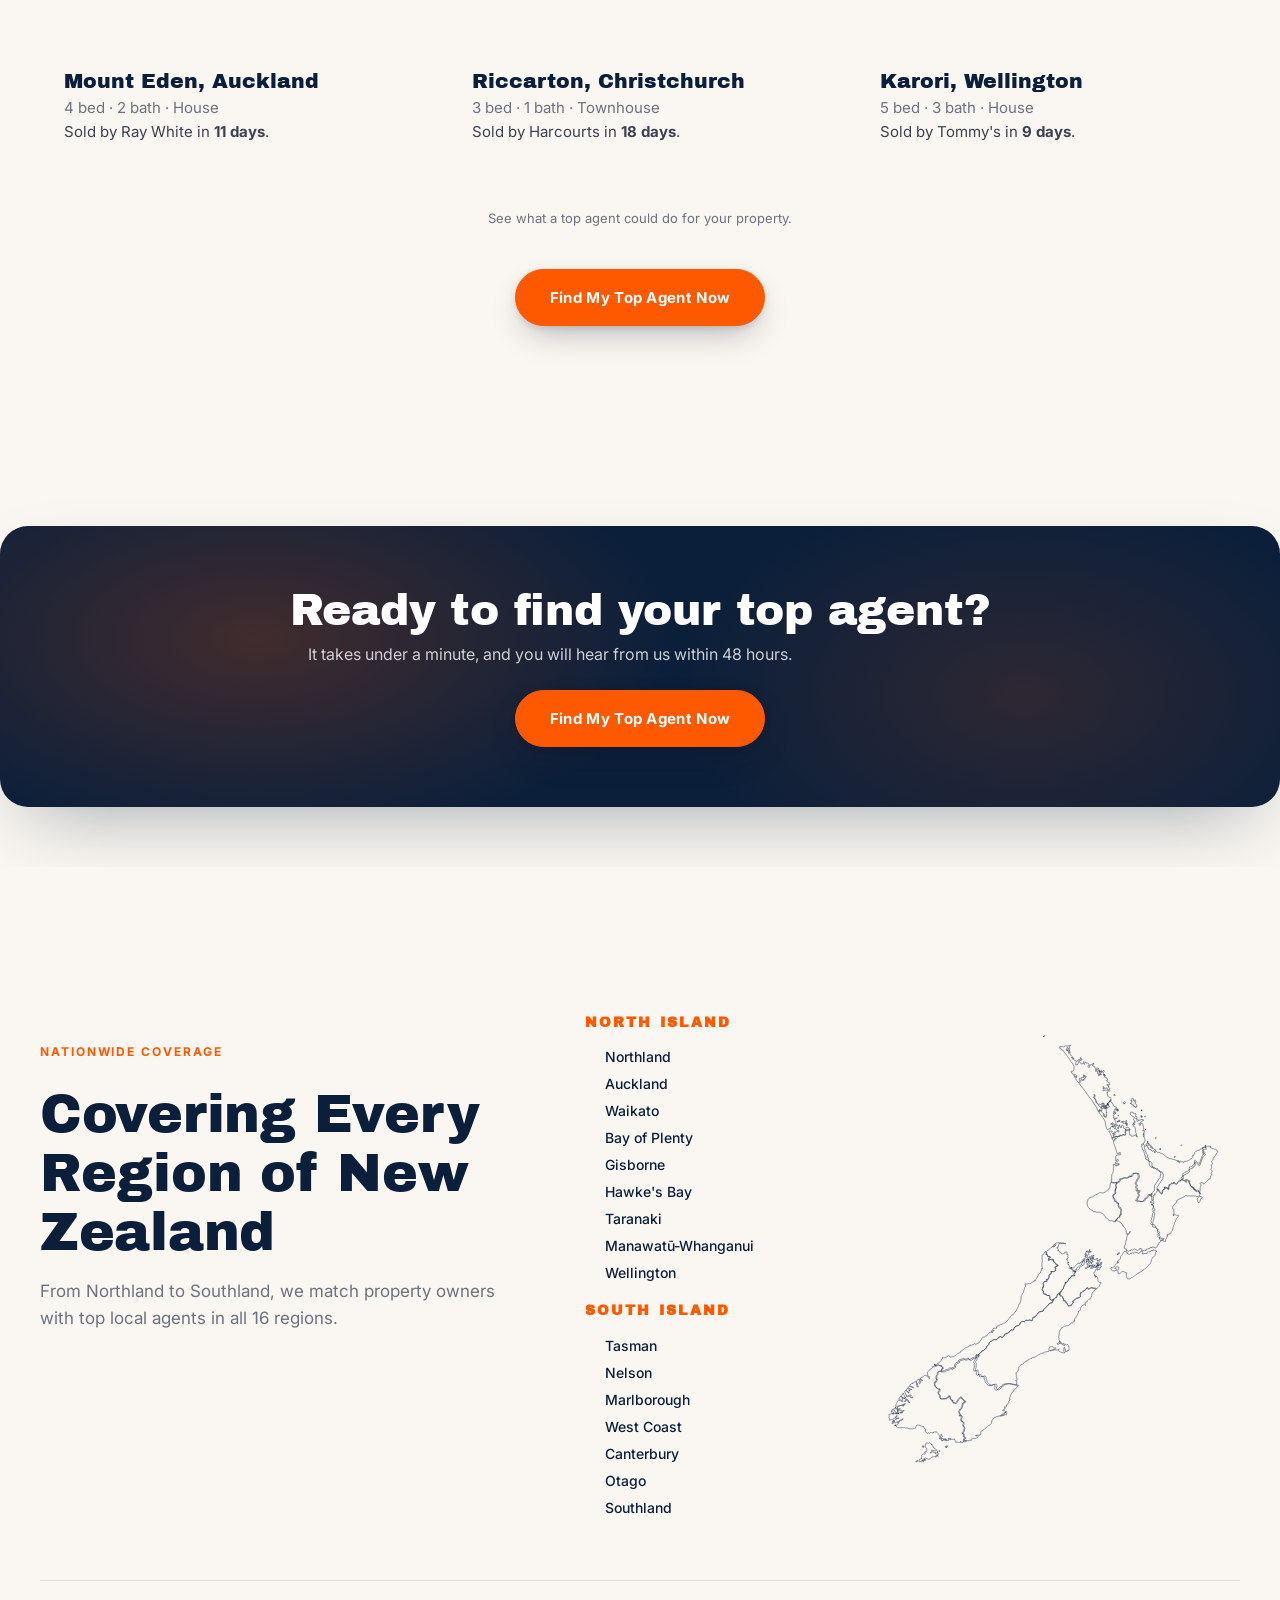
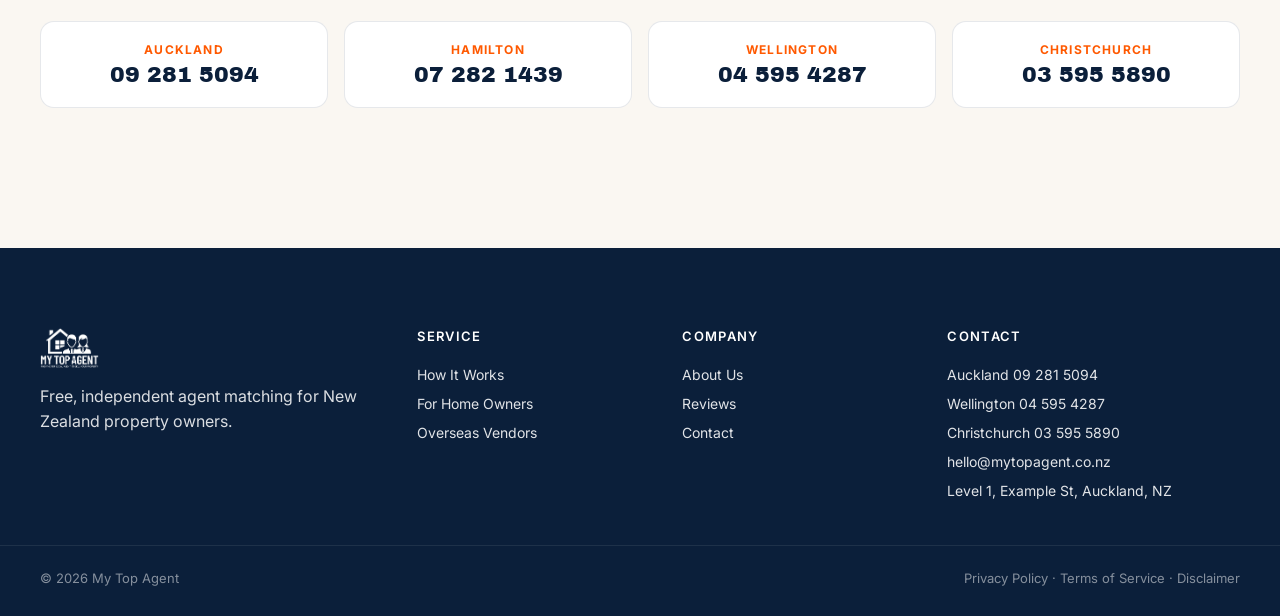
==== commit 2c014294: "Move hero CTA back to the left, aligned with title and text Removes the padding-left: 90px that was " ====
--- a/my-top-agent/index.html
+++ b/my-top-agent/index.html
@@ -12,7 +12,7 @@
   <link rel="preconnect" href="https://images.unsplash.com" />
   <link href="https://fonts.googleapis.com/css2?family=Archivo+Black&family=Archivo:ital,wght@0,700;1,700&family=Inter:wght@400;500;600;700&display=swap" rel="stylesheet" />
 
-  <link rel="stylesheet" href="css/main.css?v=68" />
+  <link rel="stylesheet" href="css/main.css?v=69" />
 </head>
 <body class="mta-body">
 
--- a/my-top-agent/css/main.css
+++ b/my-top-agent/css/main.css
@@ -402,8 +402,7 @@
 .mta-badge--nz .mta-badge__score { color: var(--mta-brand); }
 
 /* Hero CTA - inherits the unified red-idle / white-hover style from .mta-btn--gold */
-/* CTA sits shifted right so it visually centers above the two trust badges below */
-.mta-hero__cta { display: flex; flex-direction: column; align-items: flex-start; gap: 12px; margin-top: 8px; padding-left: 90px; }
+.mta-hero__cta { display: flex; flex-direction: column; align-items: flex-start; gap: 12px; margin-top: 8px; }
 .mta-hero__note { font-size: 13px; color: rgba(255,255,255,.72); margin: 0; }
 
 /* Form fields (used inside quiz section) */
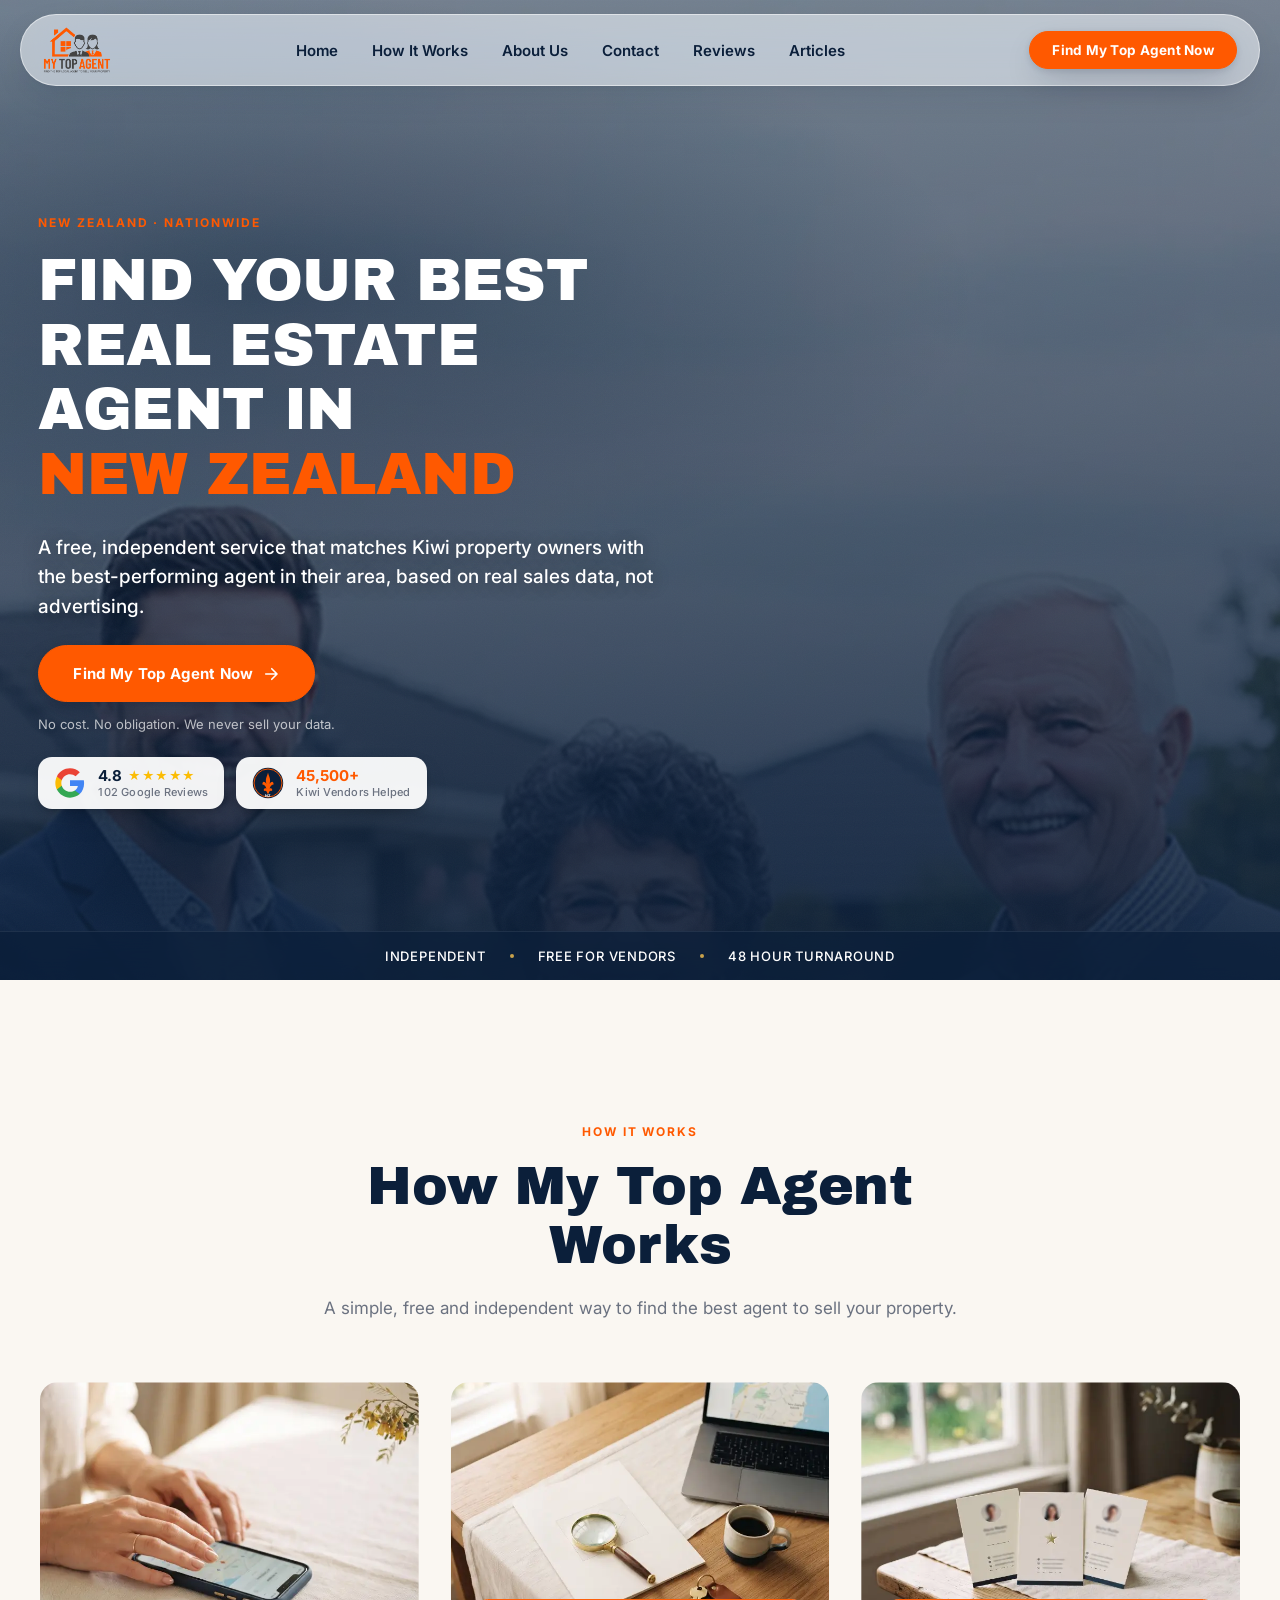
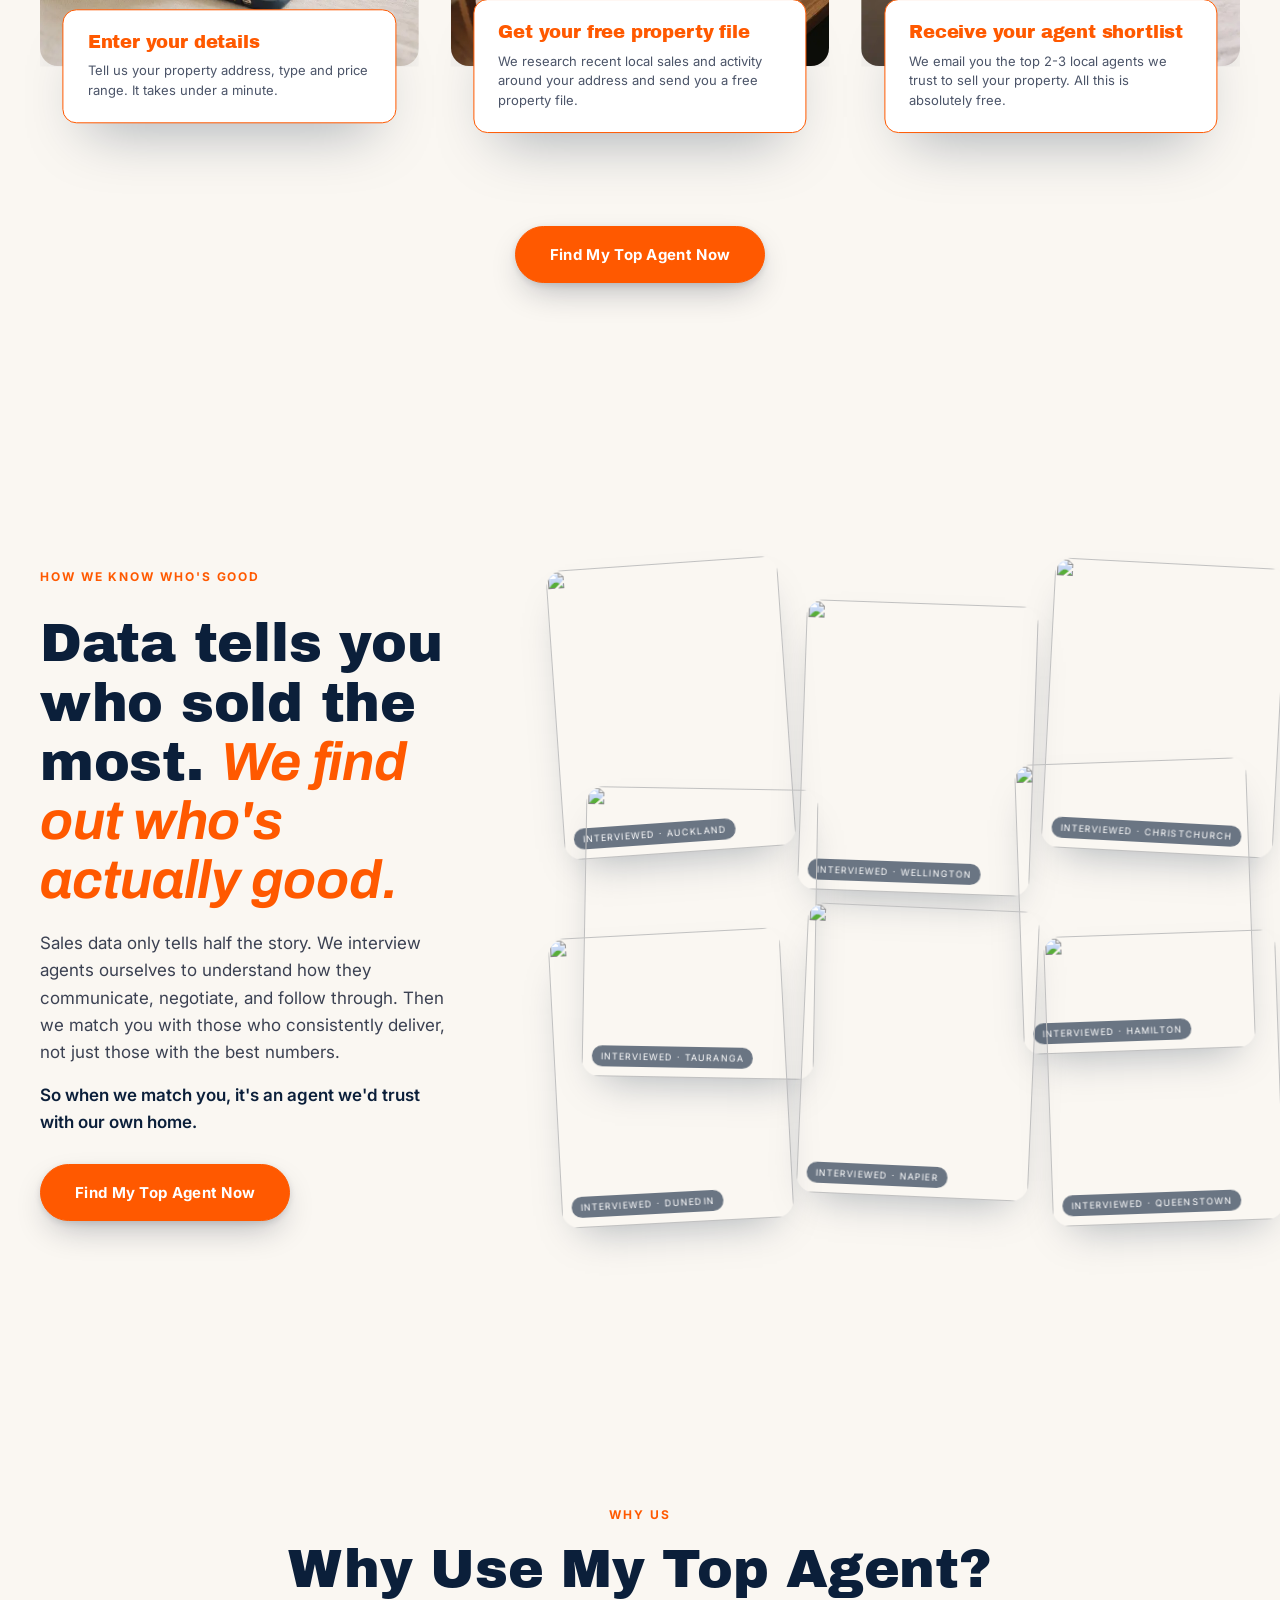
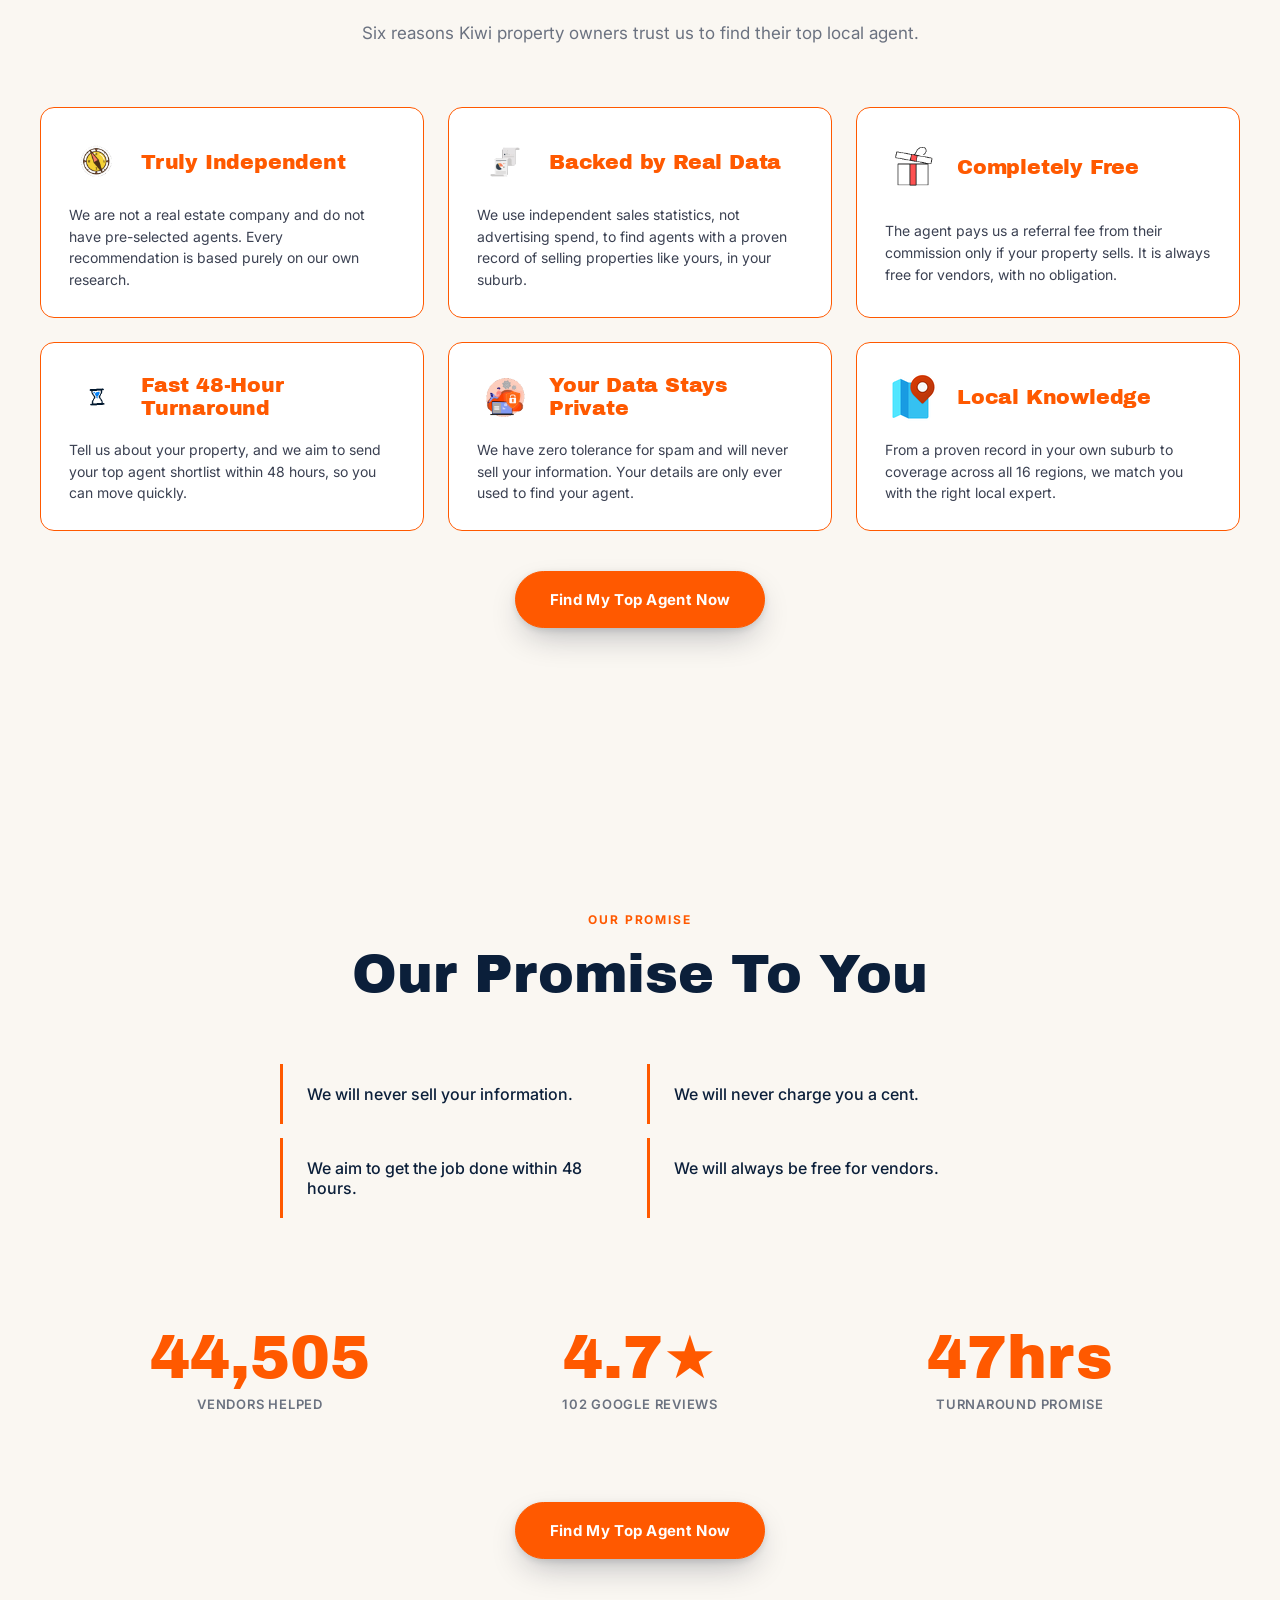
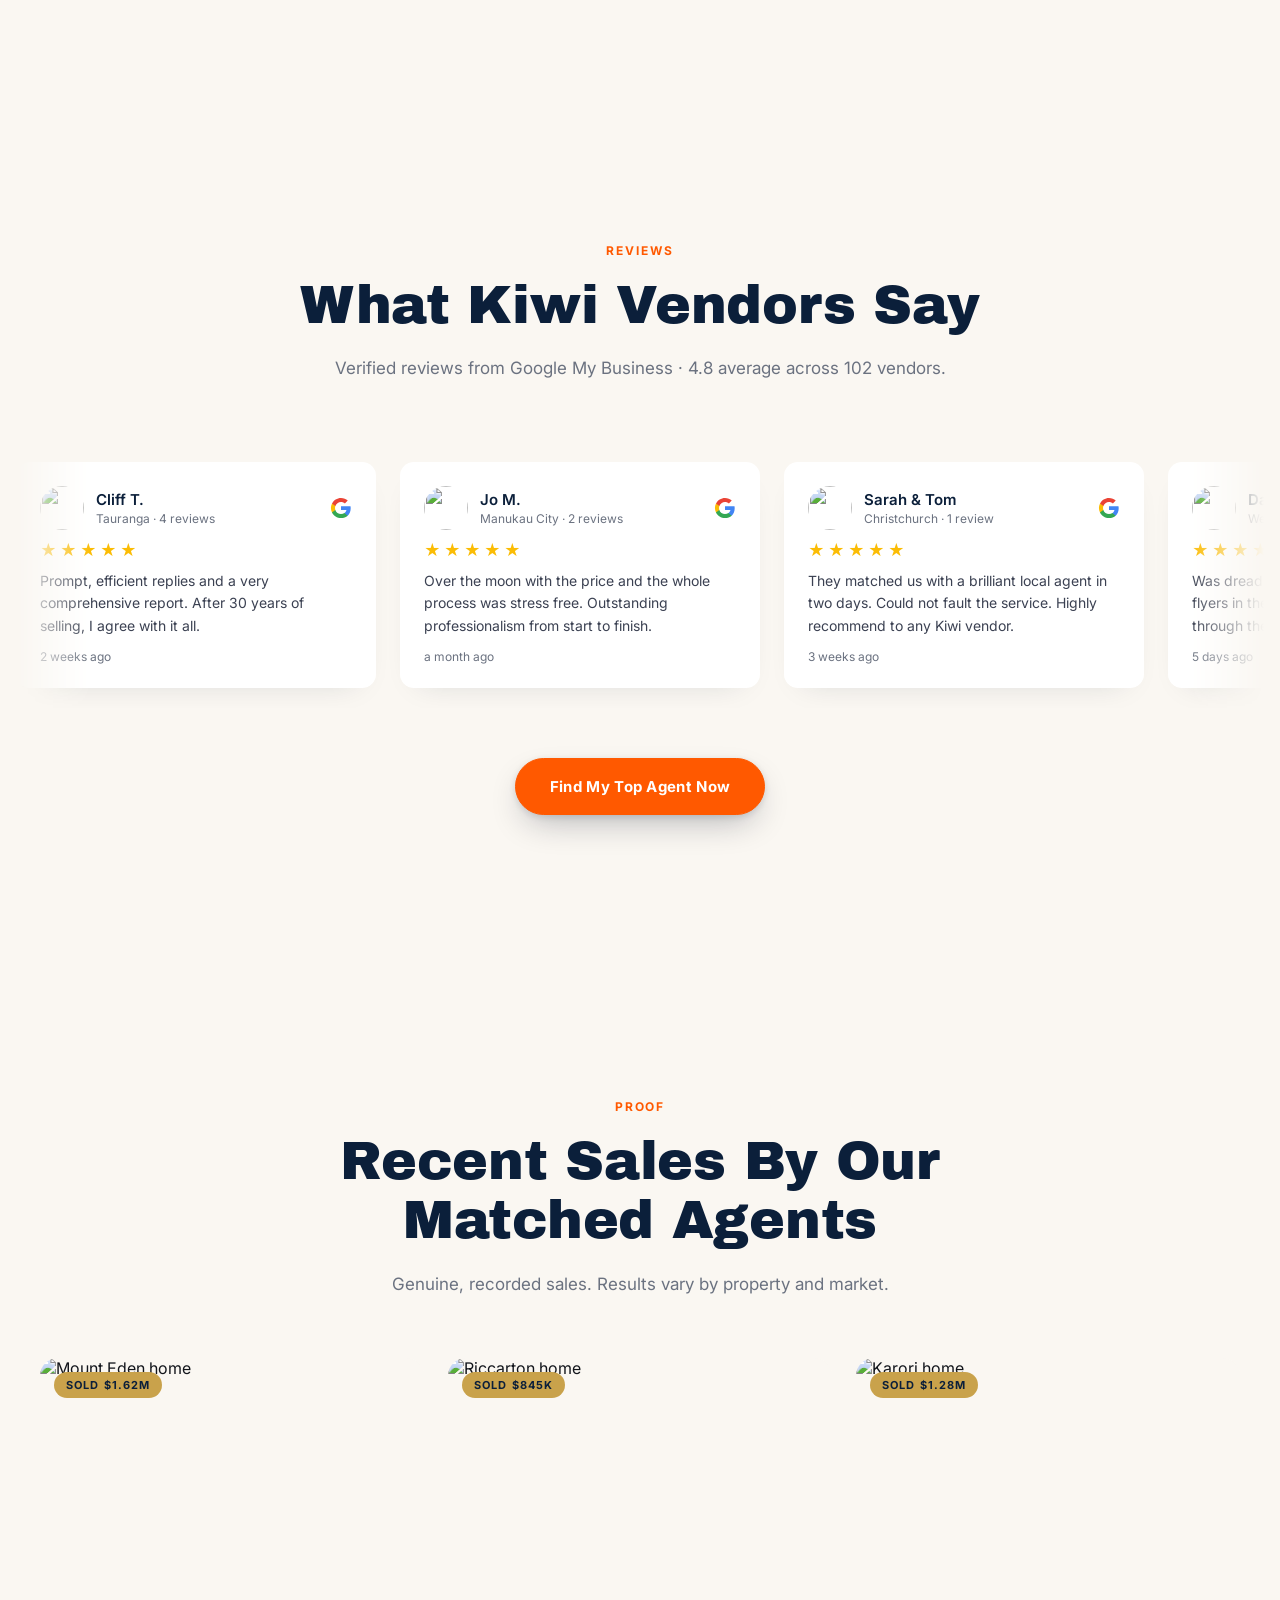
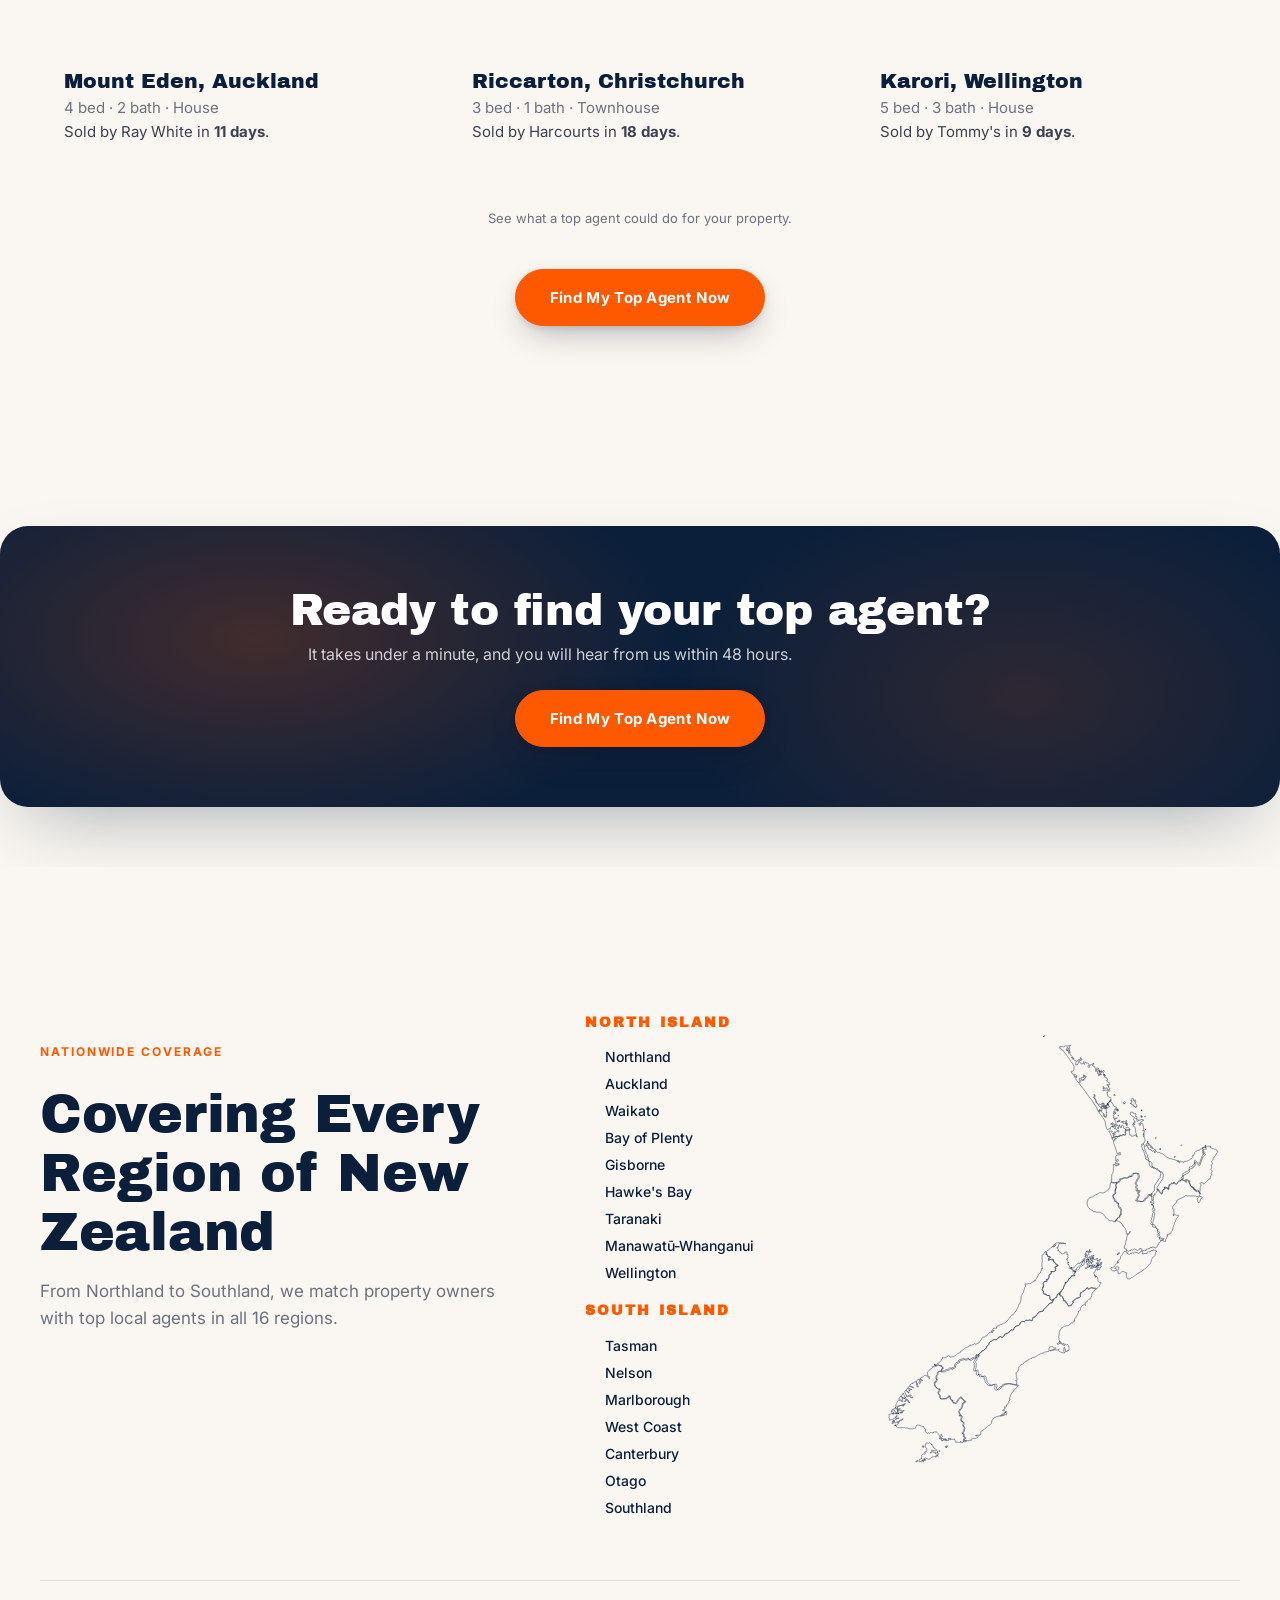
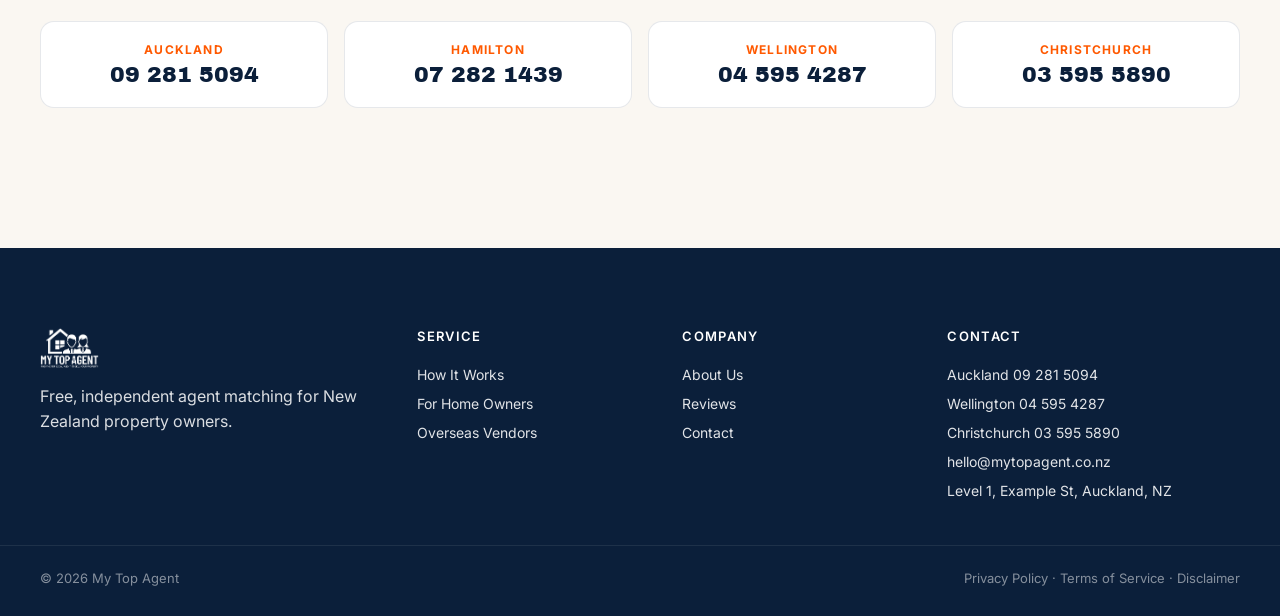
==== commit b96cdf51: "Wire nav + footer links to live mytopagent.co.nz pages Nav: - About Us   -> https://mytopagent.co.nz" ====
--- a/my-top-agent/index.html
+++ b/my-top-agent/index.html
@@ -25,10 +25,10 @@
       <nav class="mta-nav__menu" aria-label="Primary">
         <a href="#top">Home</a>
         <a href="#how-it-works">How It Works</a>
-        <a href="#about">About Us</a>
-        <a href="#contact">Contact</a>
+        <a href="https://mytopagent.co.nz/about">About Us</a>
+        <a href="https://mytopagent.co.nz/contact-us">Contact</a>
         <a href="#reviews">Reviews</a>
-        <a href="#articles">Articles</a>
+        <a href="https://mytopagent.co.nz/articles">Articles</a>
       </nav>
       <a href="#quiz" class="mta-btn mta-btn--gold mta-nav__cta">Find My Top Agent Now</a>
       <button class="mta-nav__burger" aria-label="Open menu" aria-expanded="false">
@@ -751,11 +751,11 @@
       </div>
       <div>
         <h4>Service</h4>
-        <ul><li><a href="#how-it-works">How It Works</a></li><li><a href="#">For Home Owners</a></li><li><a href="#">Overseas Vendors</a></li></ul>
+        <ul><li><a href="#how-it-works">How It Works</a></li><li><a href="https://mytopagent.co.nz/youre-a-home-owner">For Home Owners</a></li><li><a href="https://mytopagent.co.nz/overseas-vendors">Overseas Vendors</a></li></ul>
       </div>
       <div>
         <h4>Company</h4>
-        <ul><li><a href="#about">About Us</a></li><li><a href="#reviews">Reviews</a></li><li><a href="#contact">Contact</a></li></ul>
+        <ul><li><a href="https://mytopagent.co.nz/about">About Us</a></li><li><a href="#reviews">Reviews</a></li><li><a href="https://mytopagent.co.nz/contact-us">Contact</a></li></ul>
       </div>
       <div>
         <h4>Contact</h4>
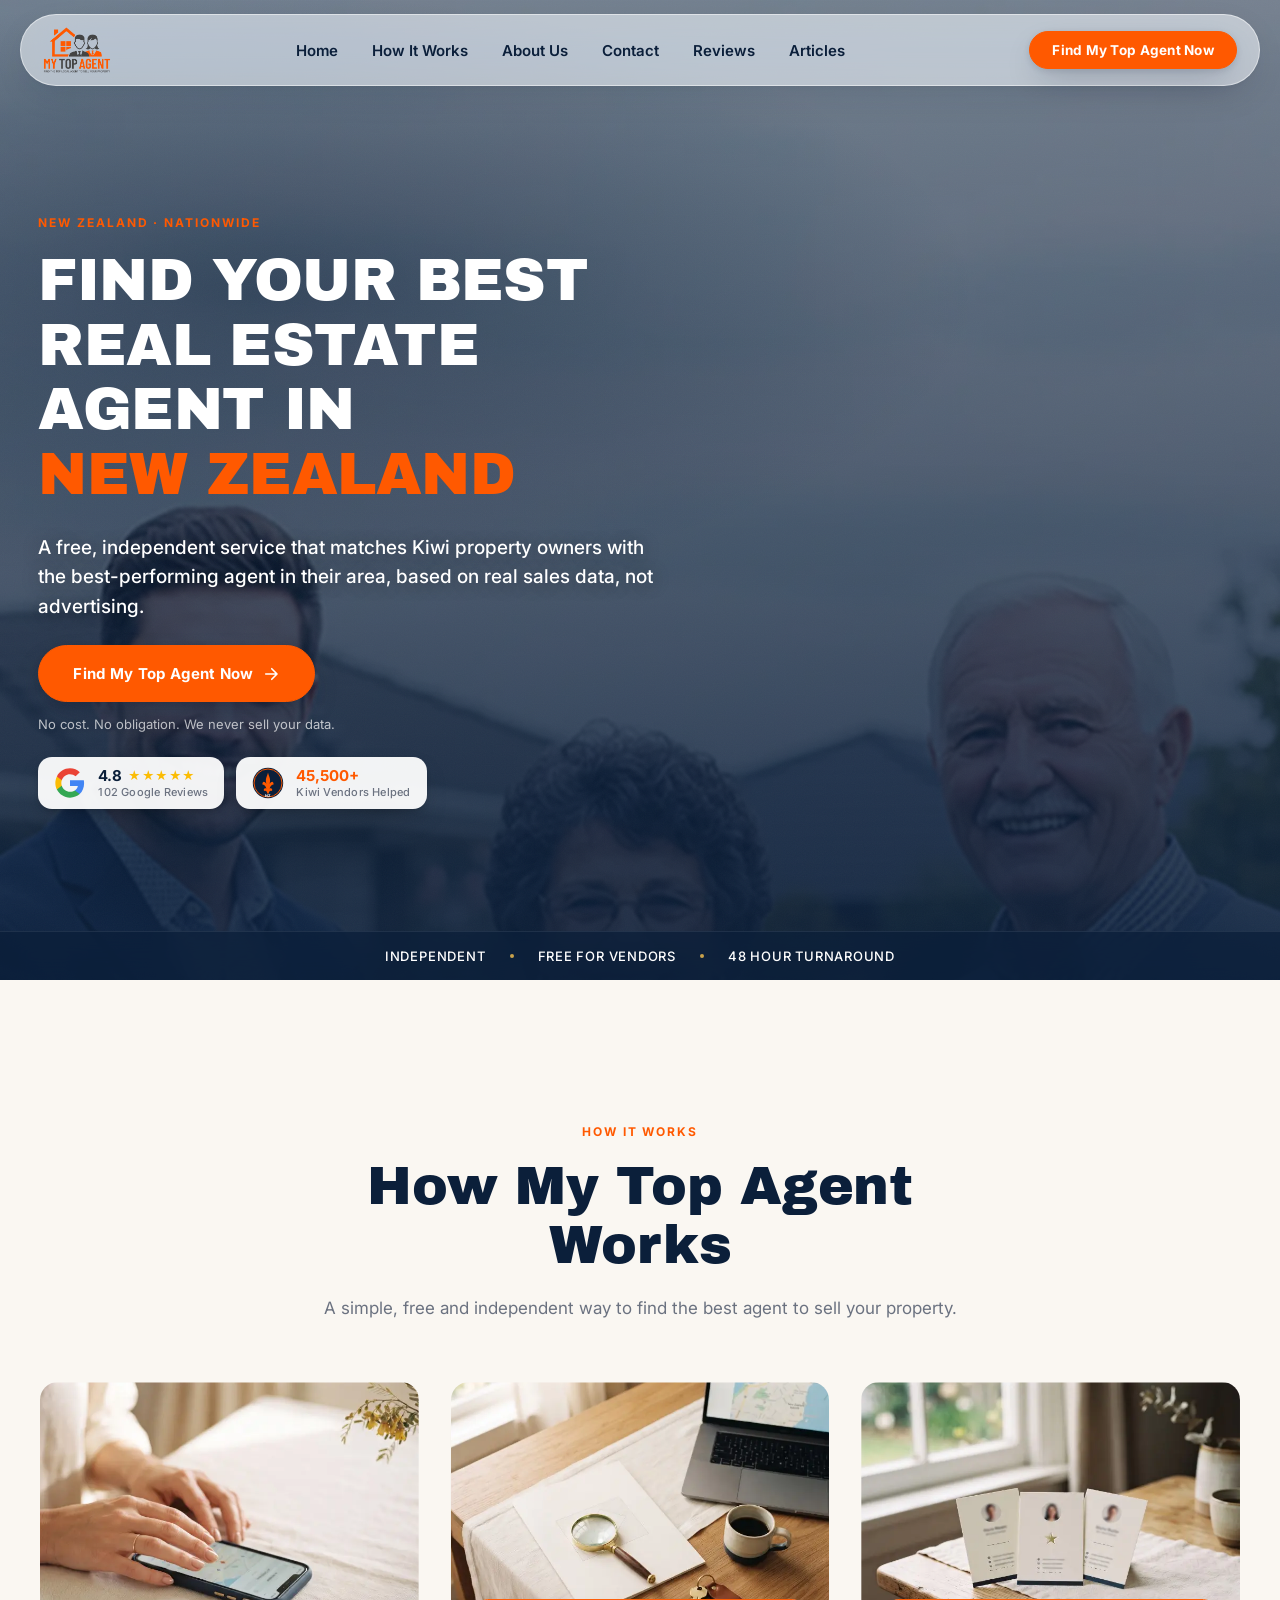
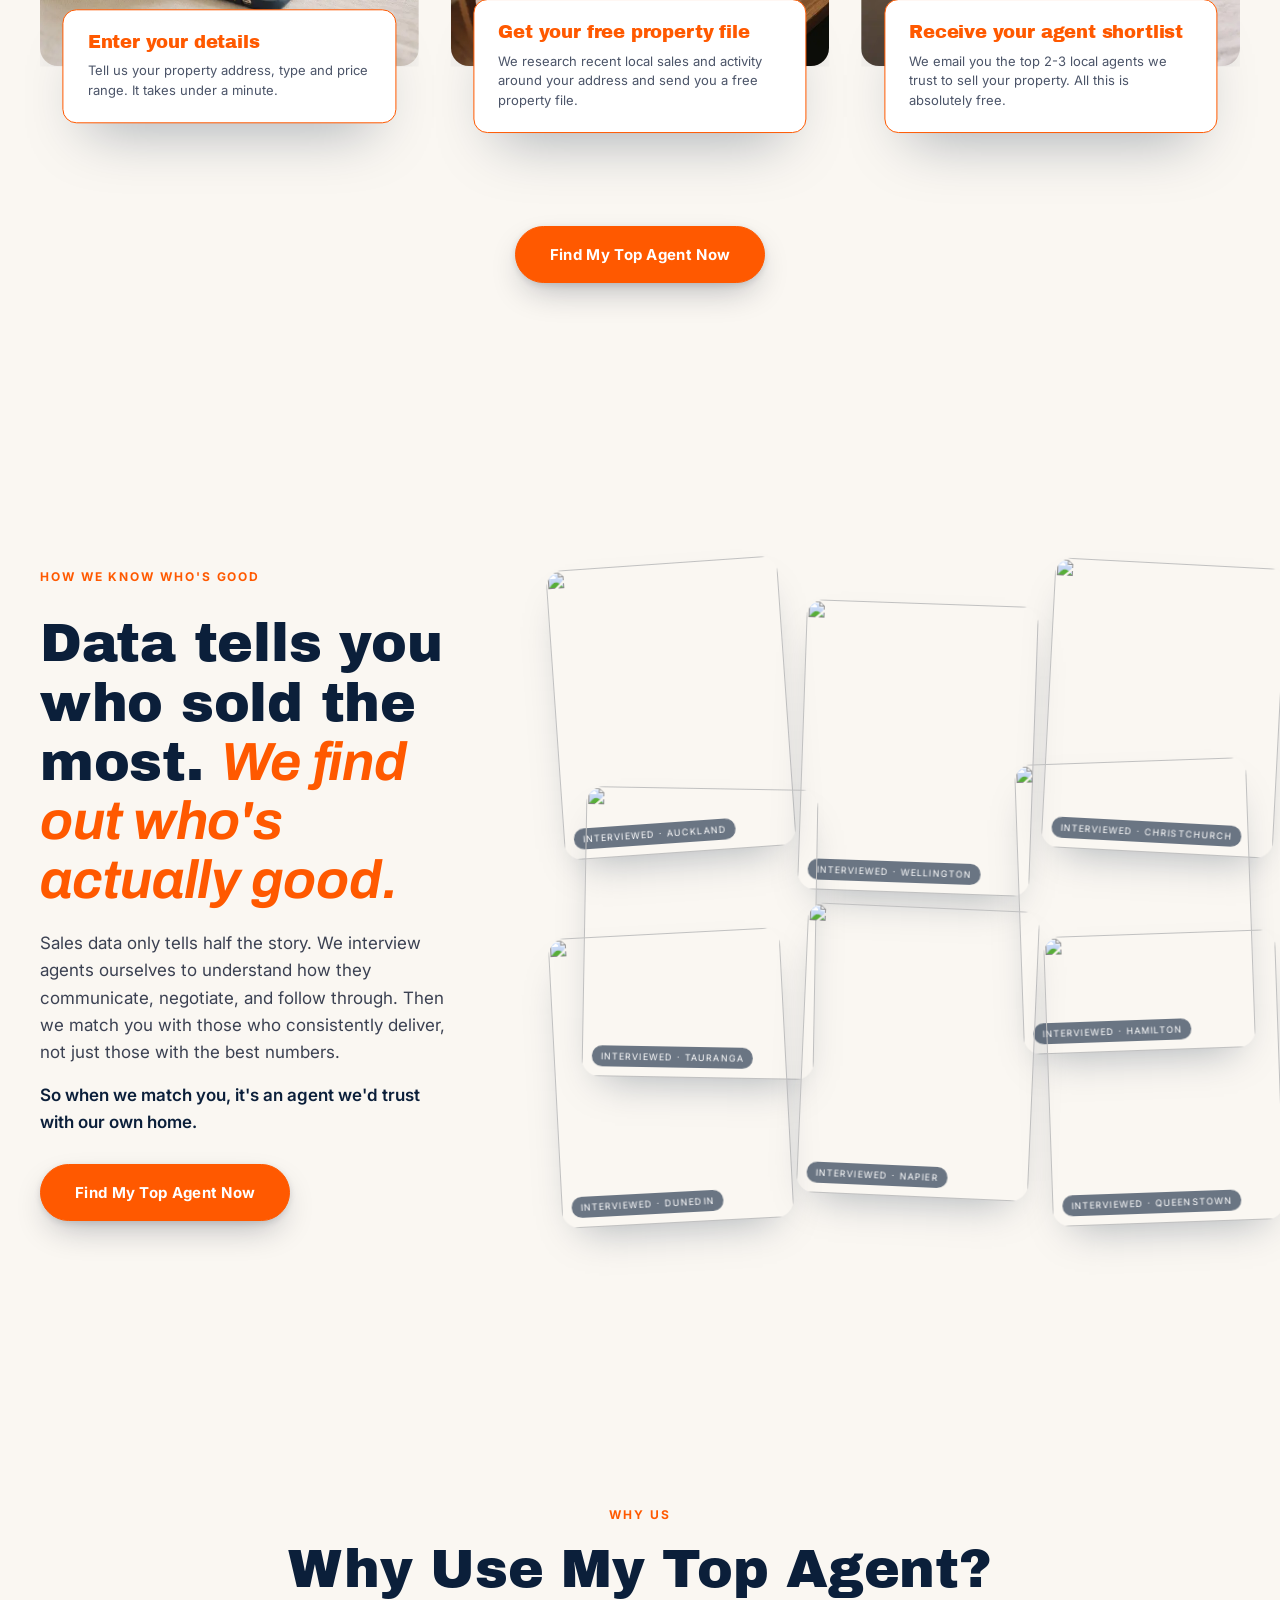
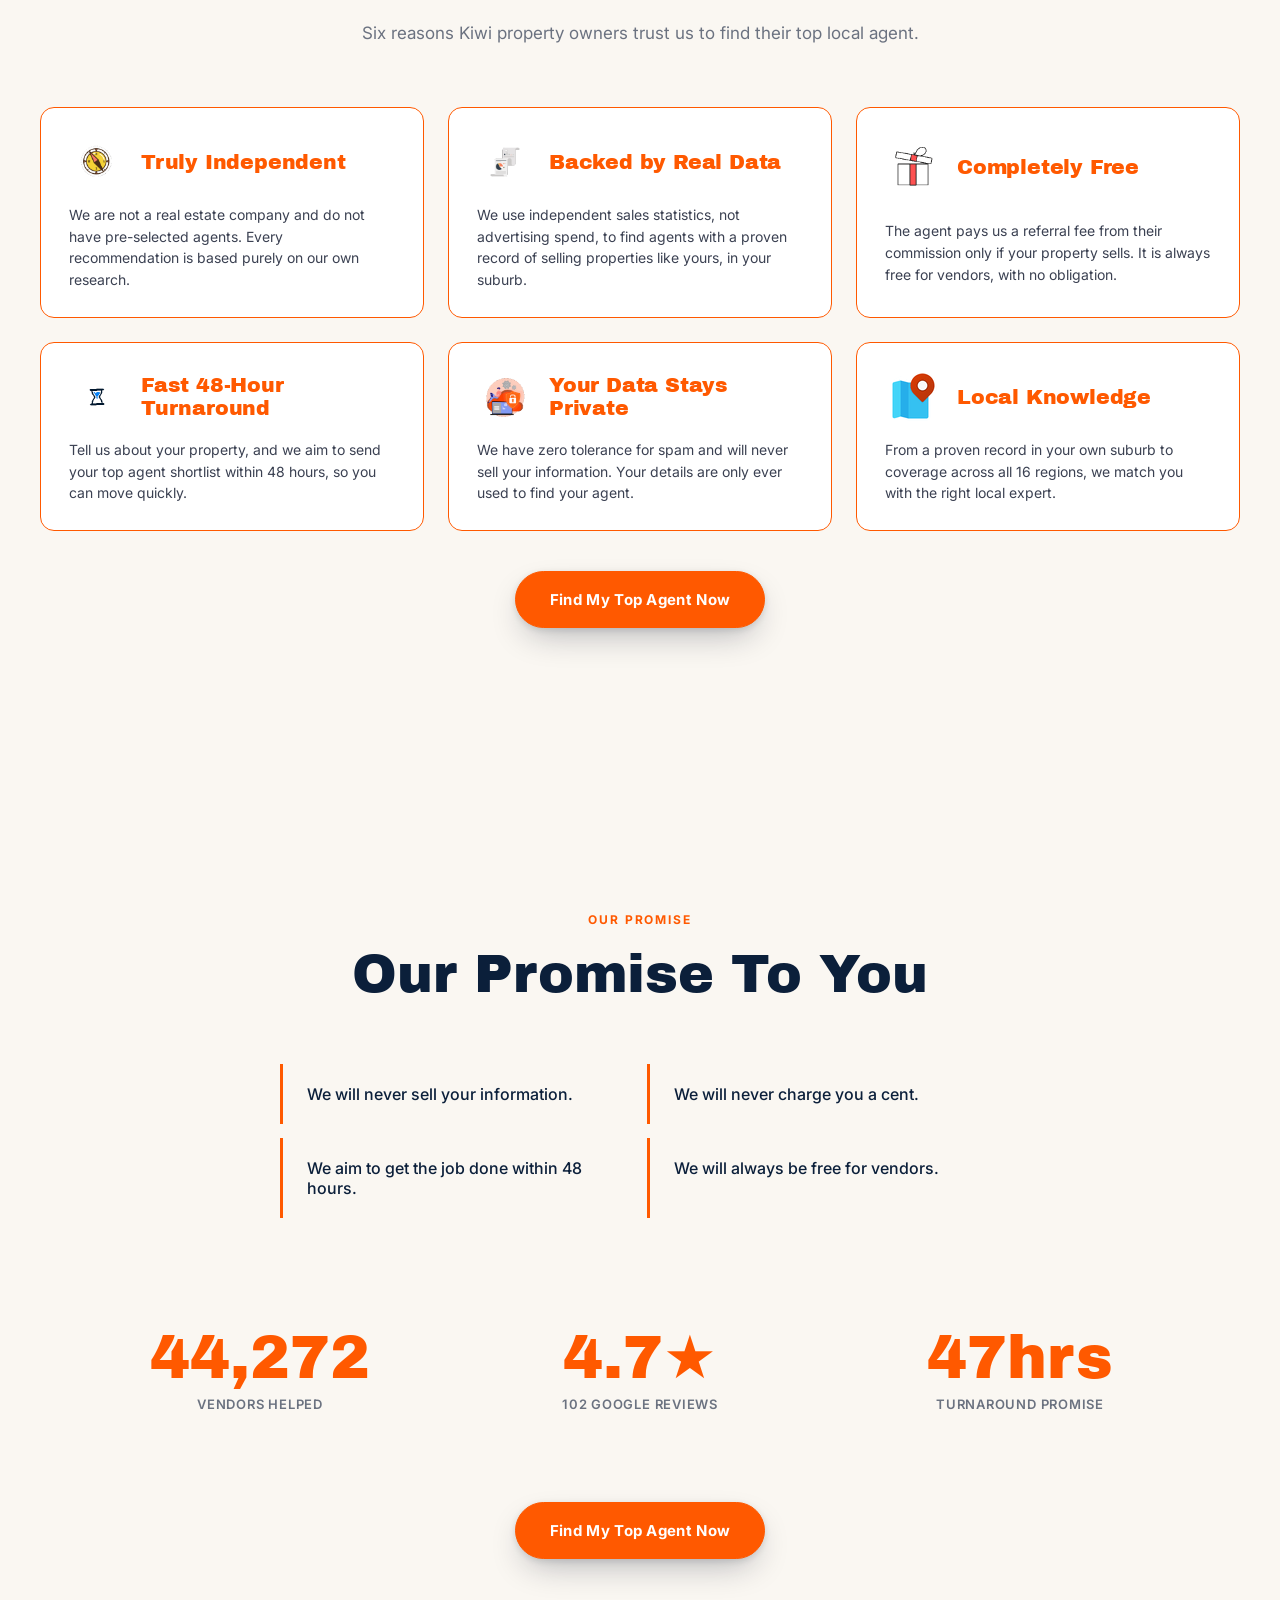
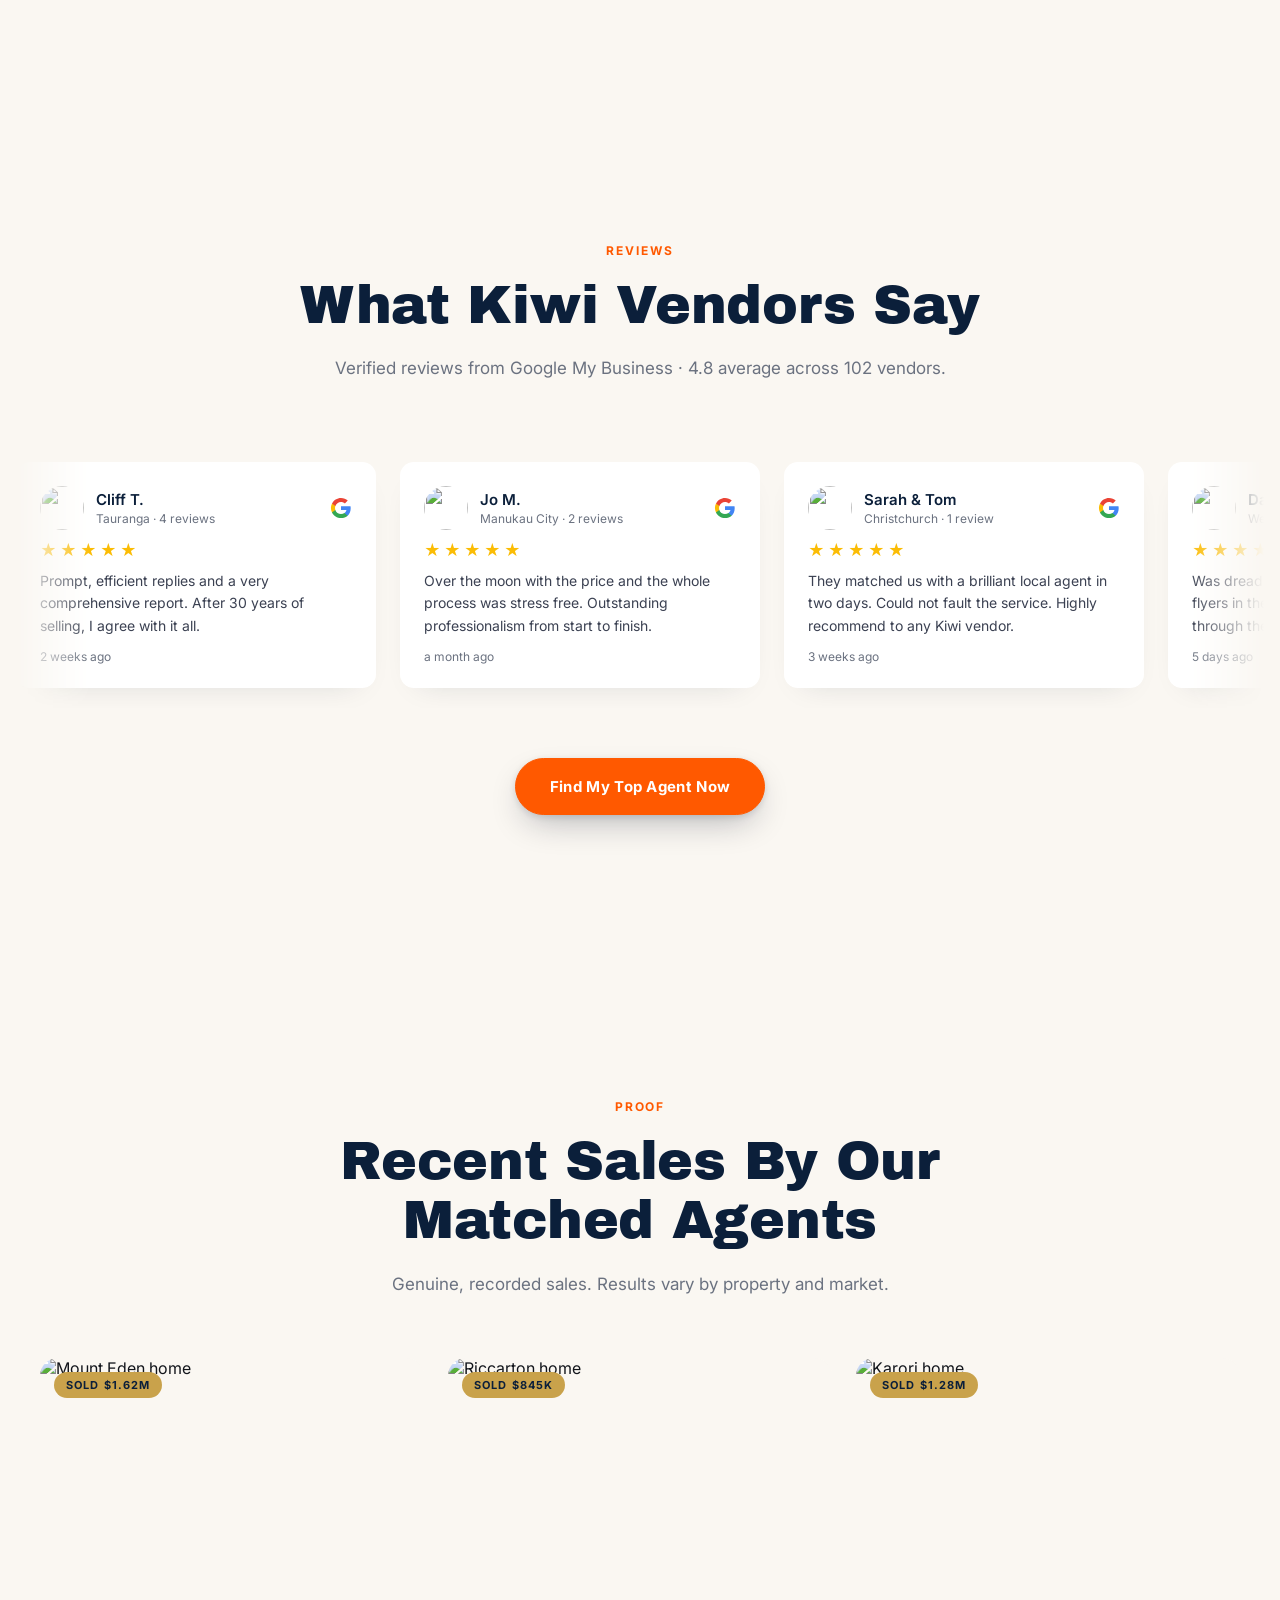
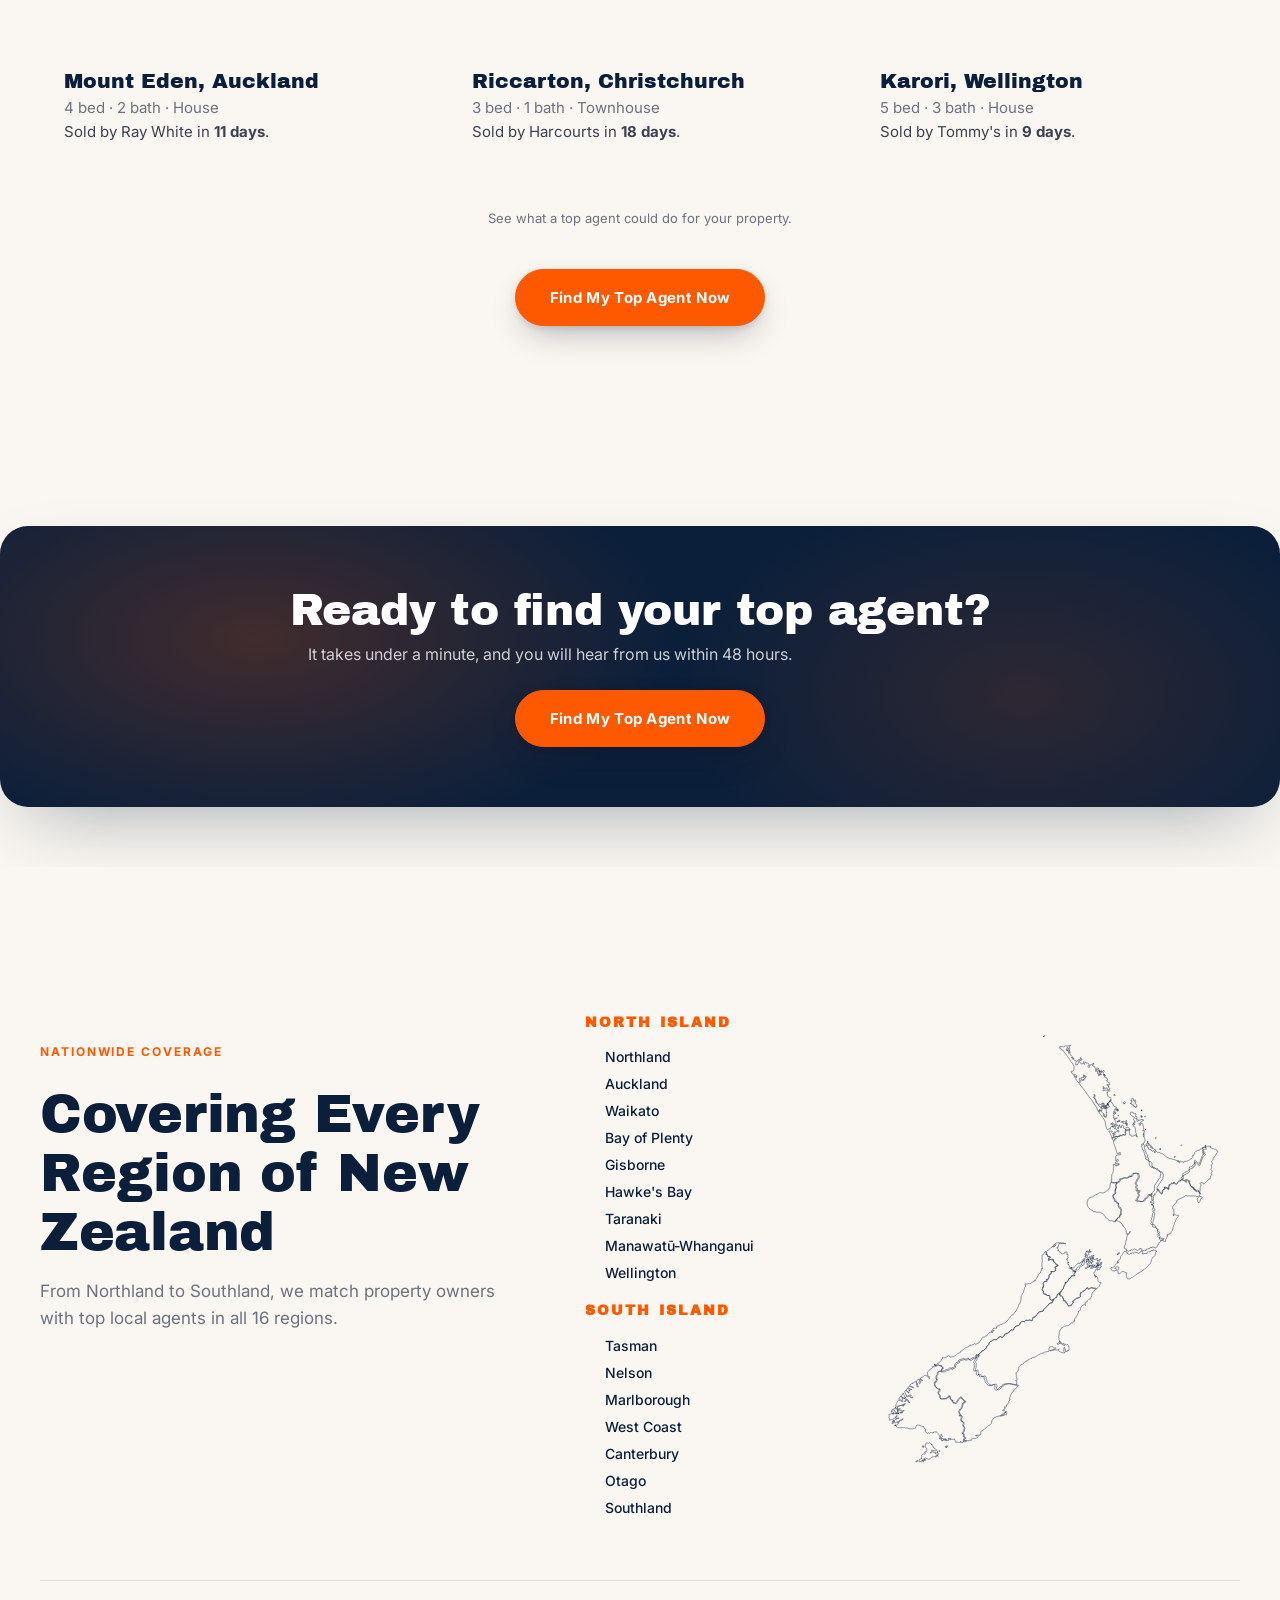
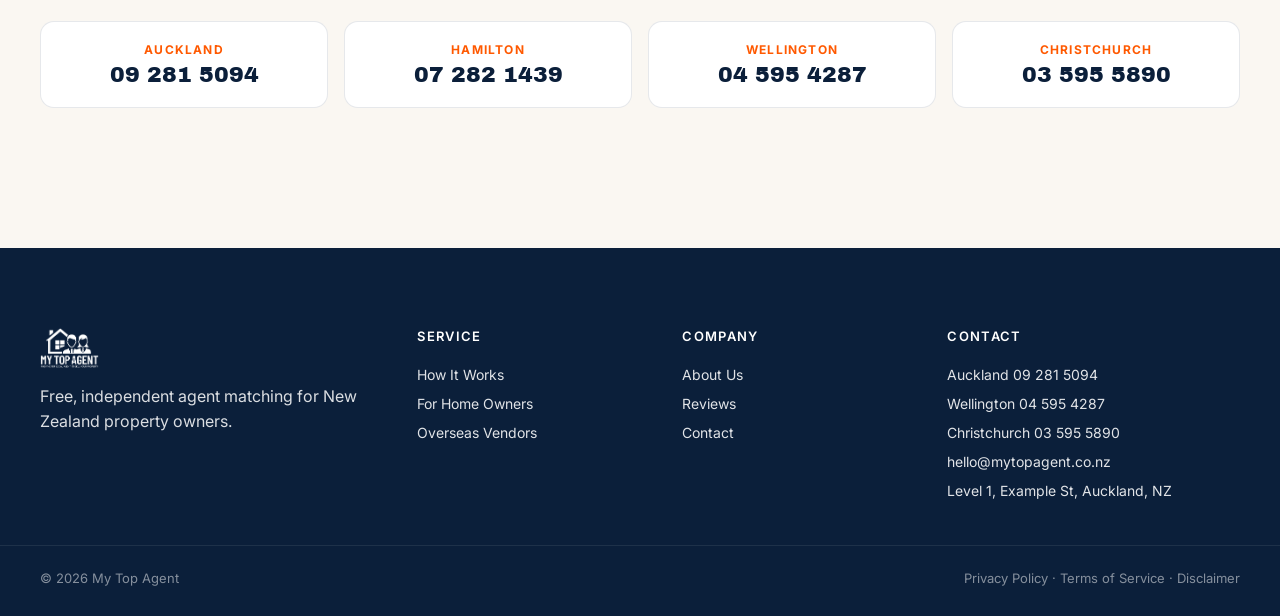
==== commit 0614e916: "Swap hero video to v2 for client preview Testing a new cinematic 5-second video in the hero. Keeps t" ====
--- a/my-top-agent/index.html
+++ b/my-top-agent/index.html
@@ -41,7 +41,7 @@
   <section class="mta-hero" id="top">
     <div class="mta-hero__media">
       <video class="mta-hero__video" autoplay muted loop playsinline preload="metadata" poster="assets/hero-poster.webp">
-        <source src="assets/hero-agent-villa.mp4" type="video/mp4" />
+        <source src="assets/hero-agent-villa-v2.mp4" type="video/mp4" />
       </video>
       <div class="mta-hero__grad"></div>
       <div class="mta-hero__noise"></div>
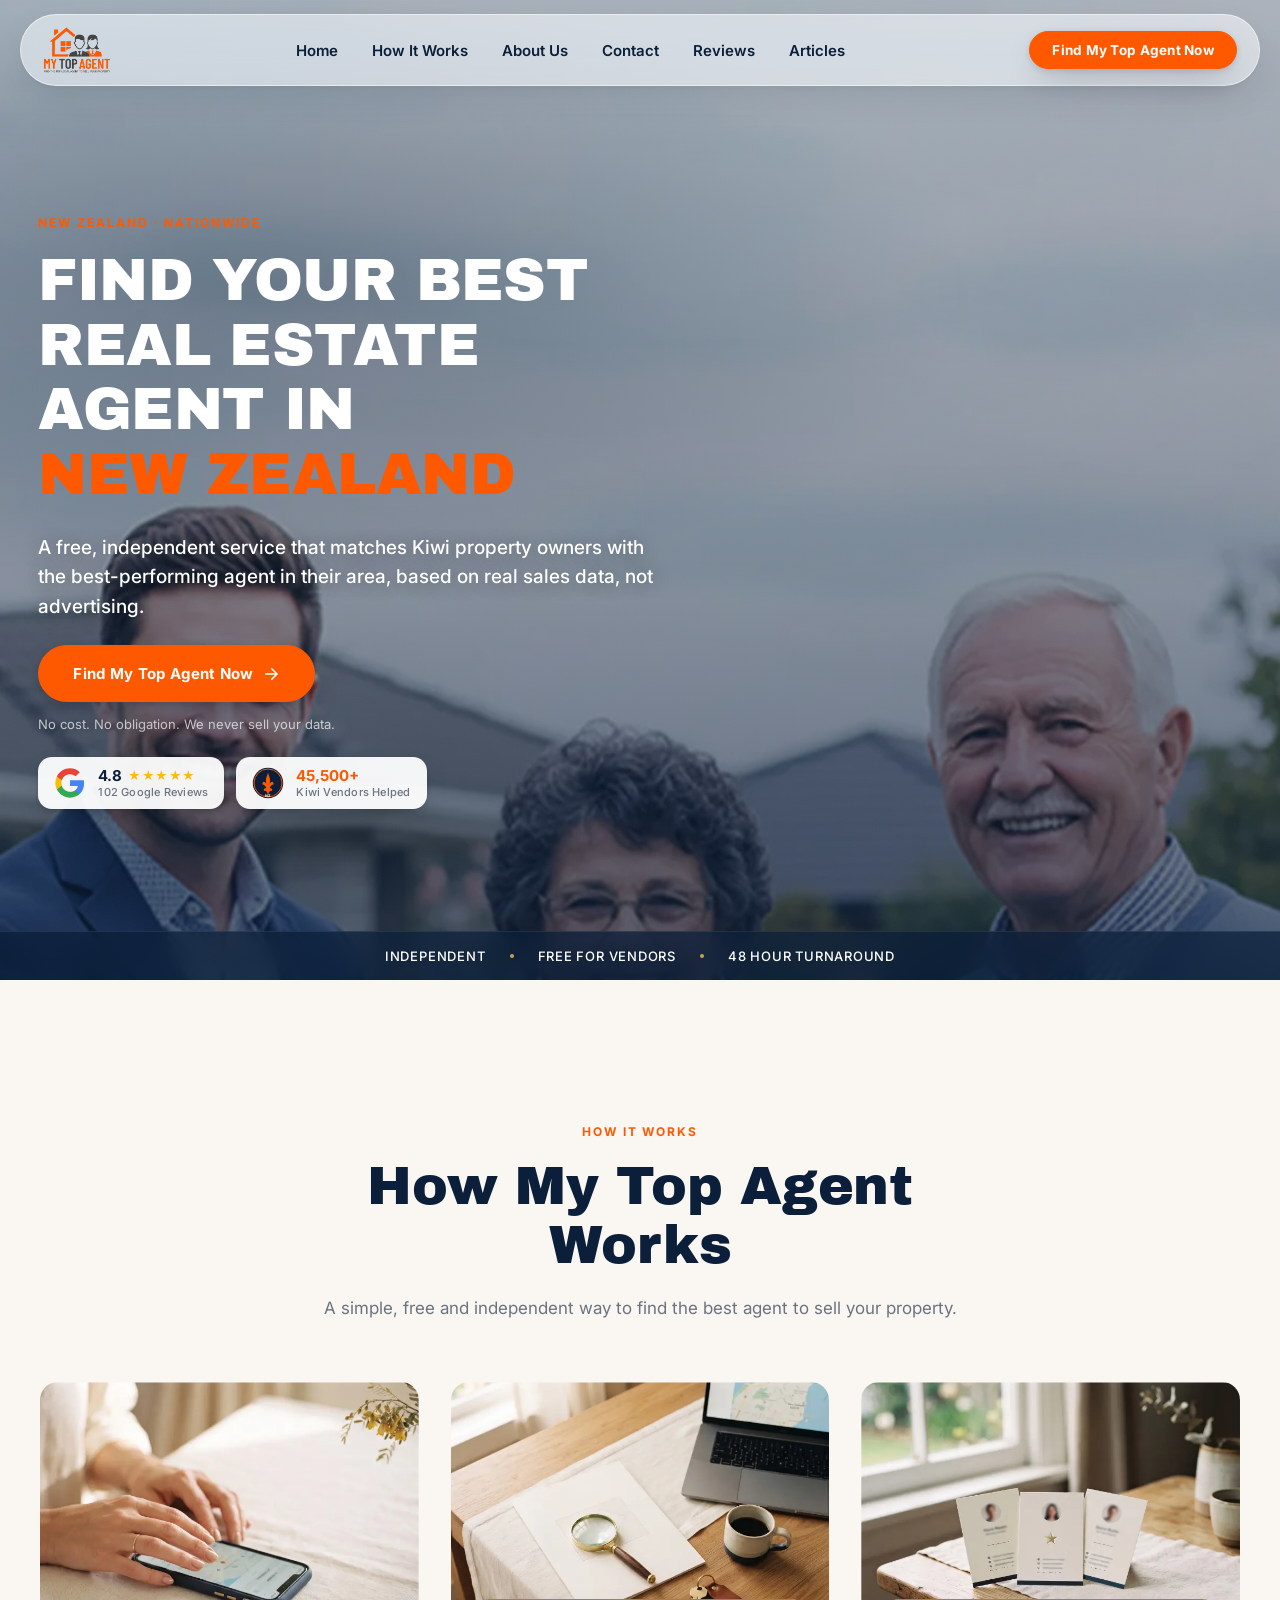
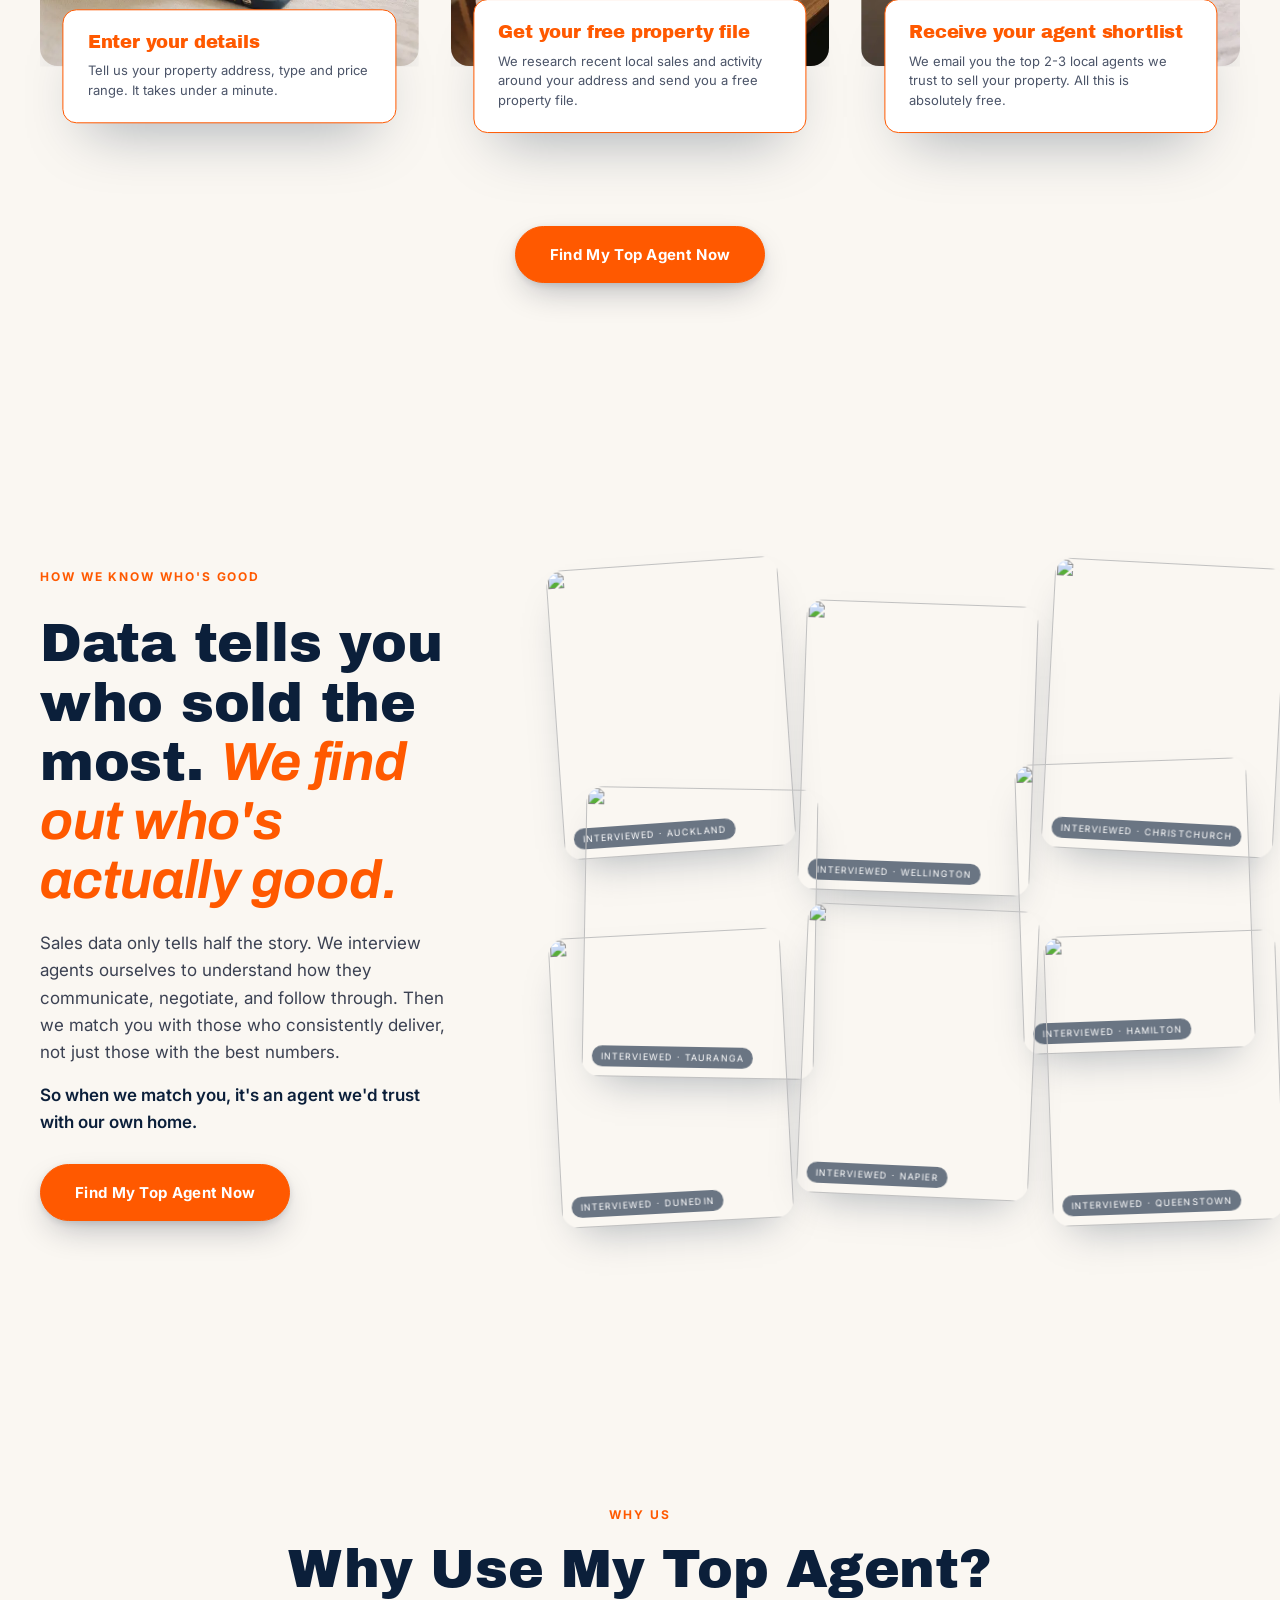
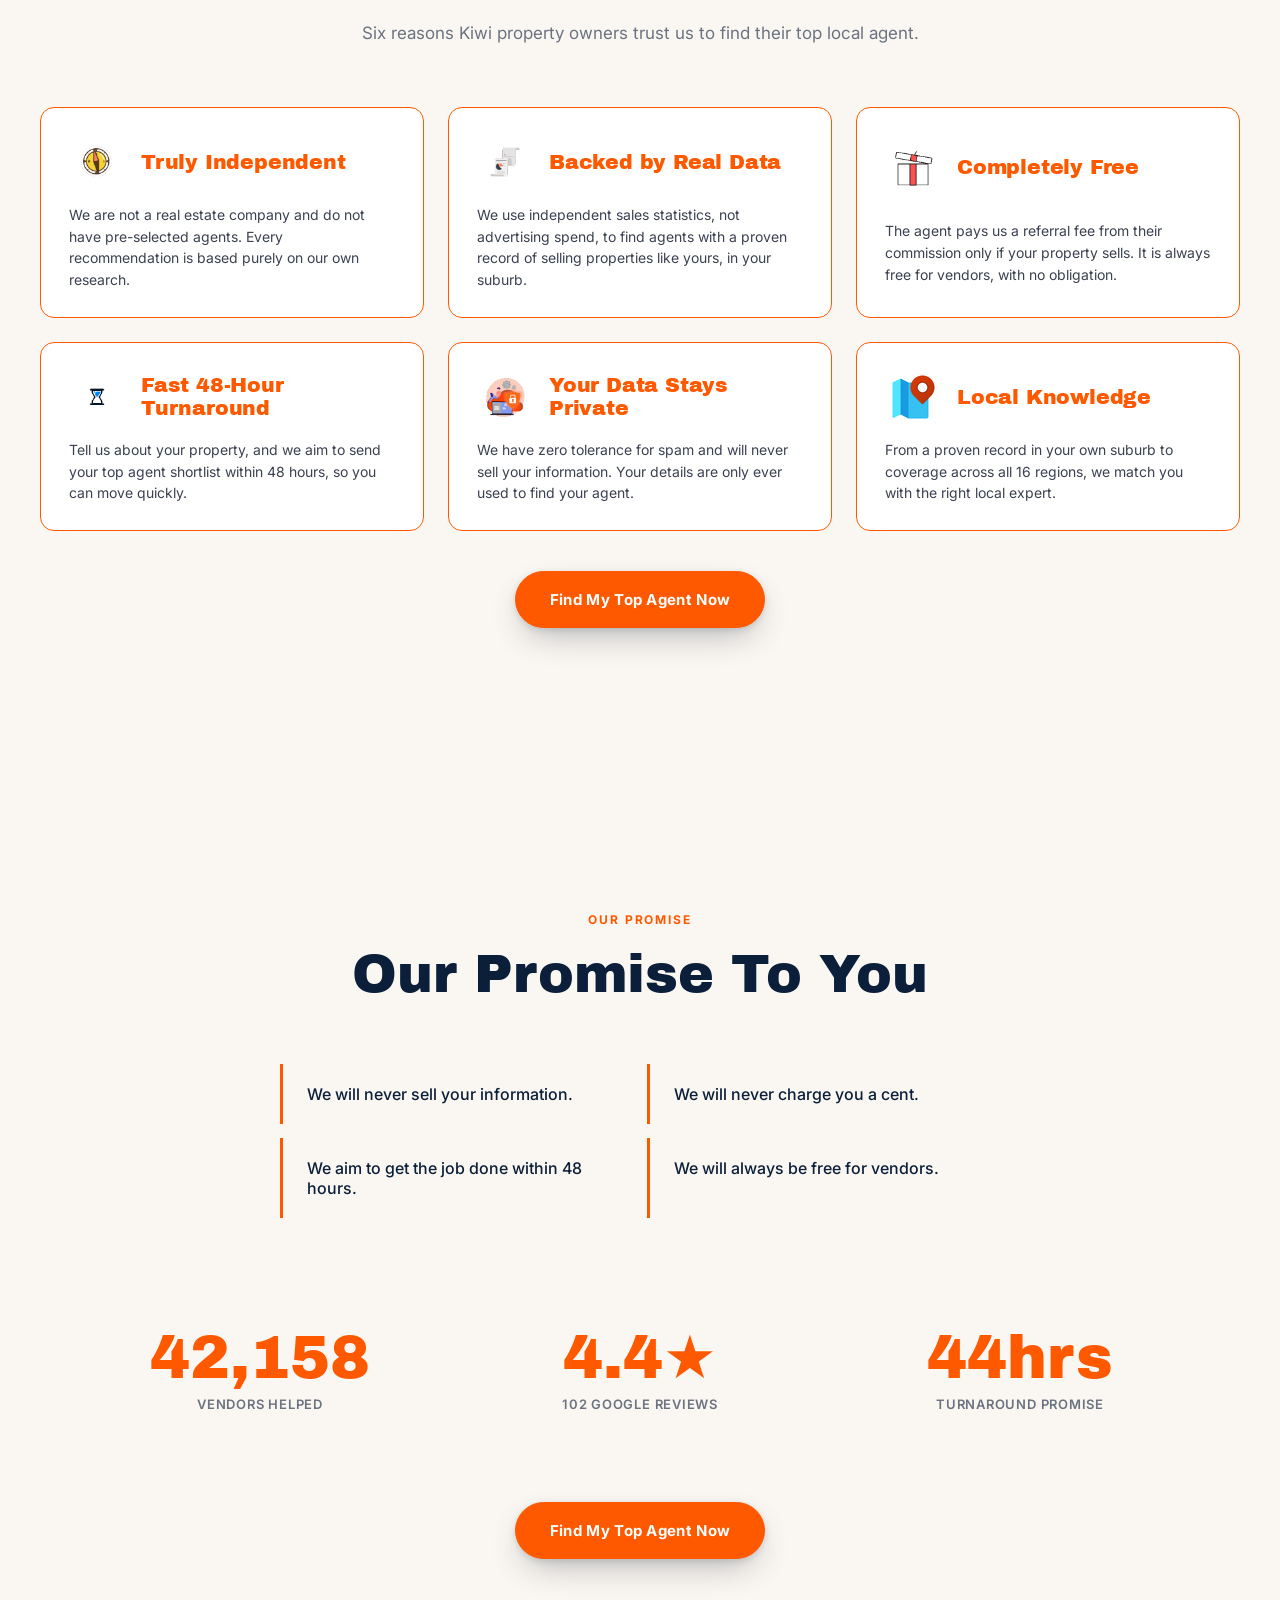
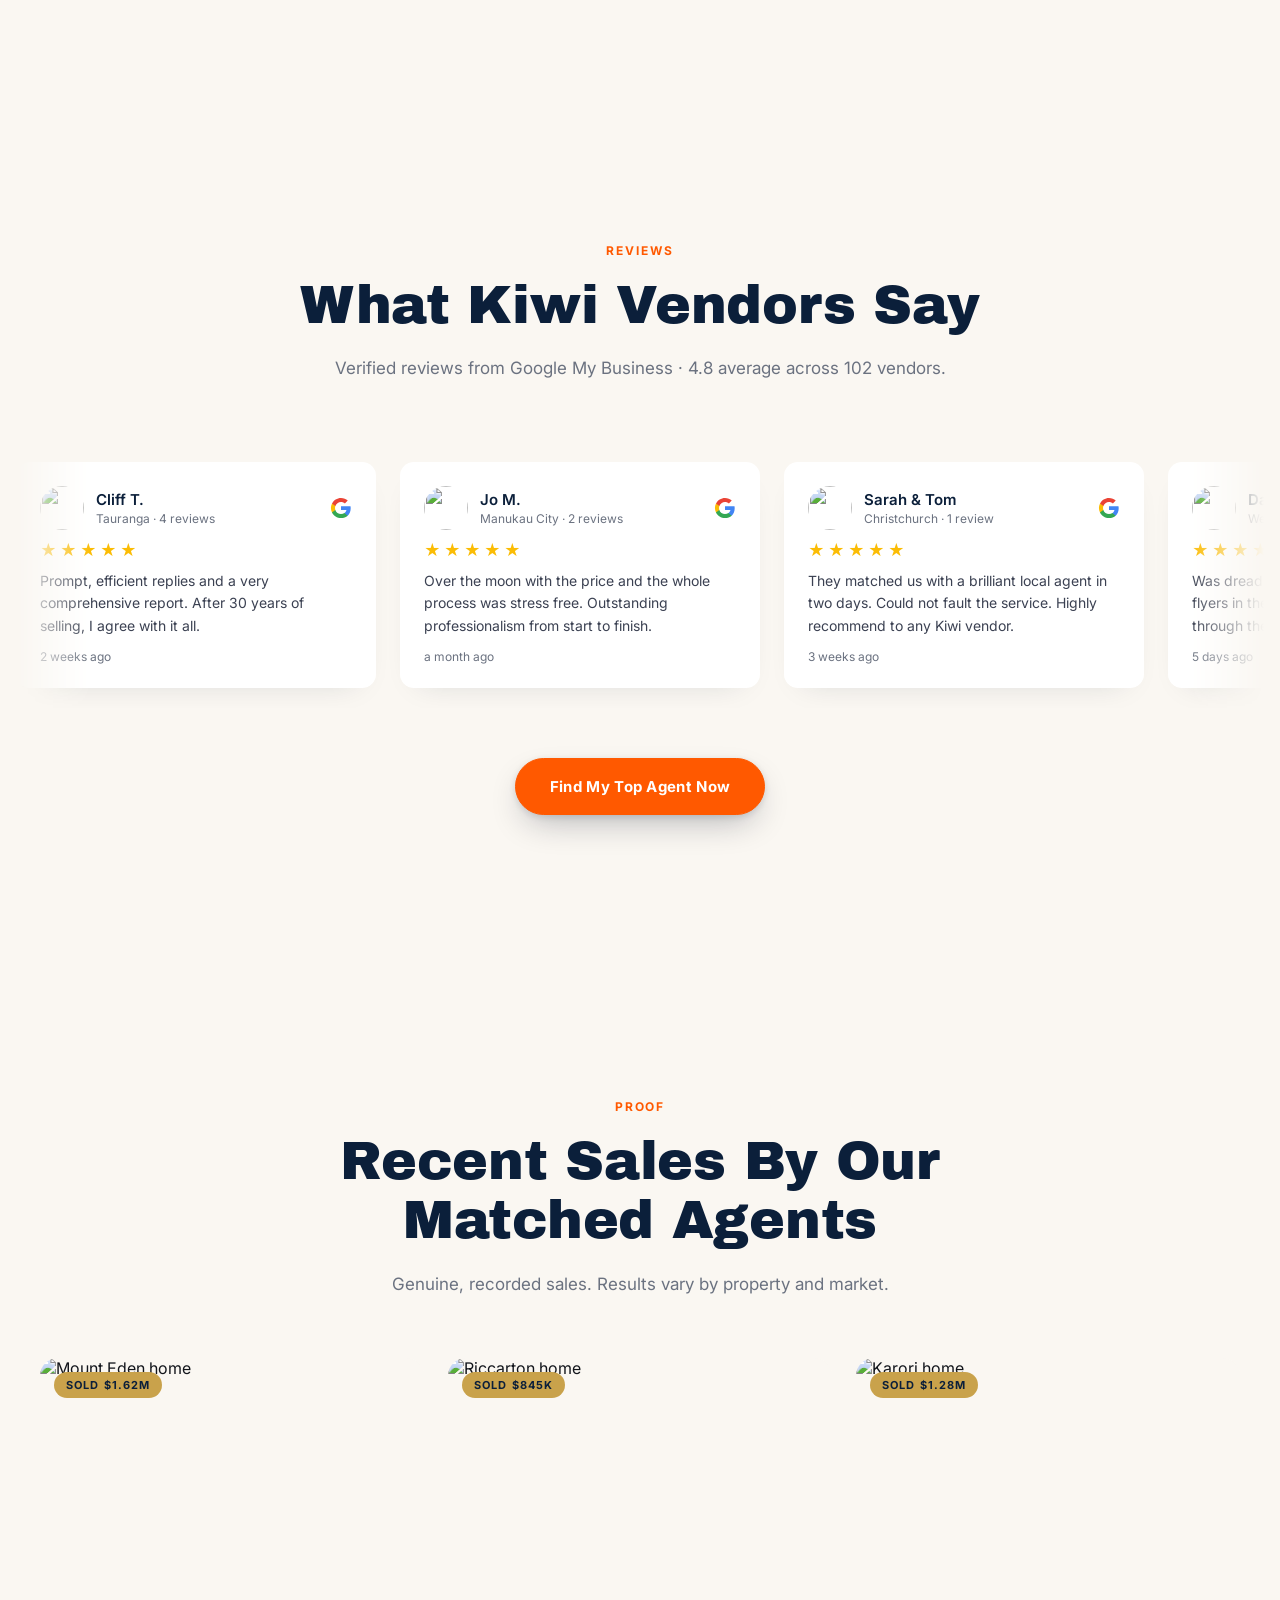
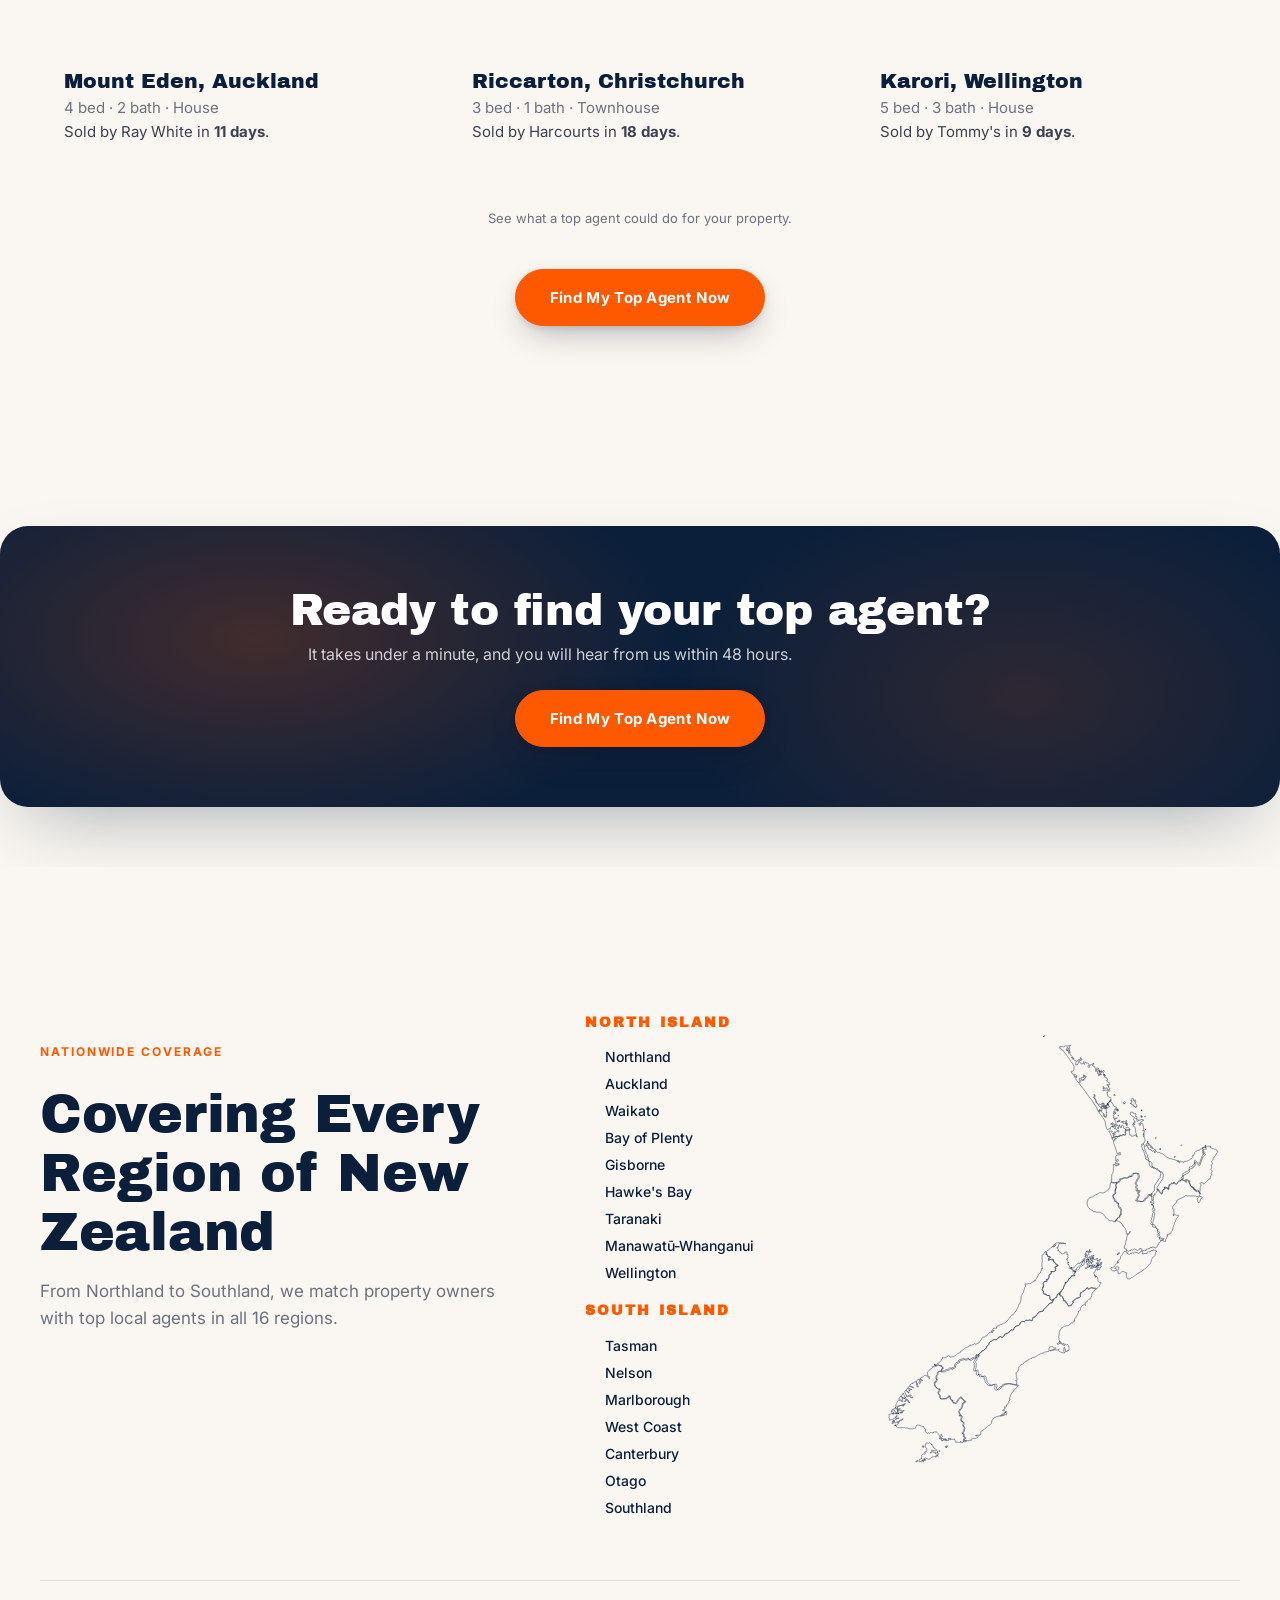
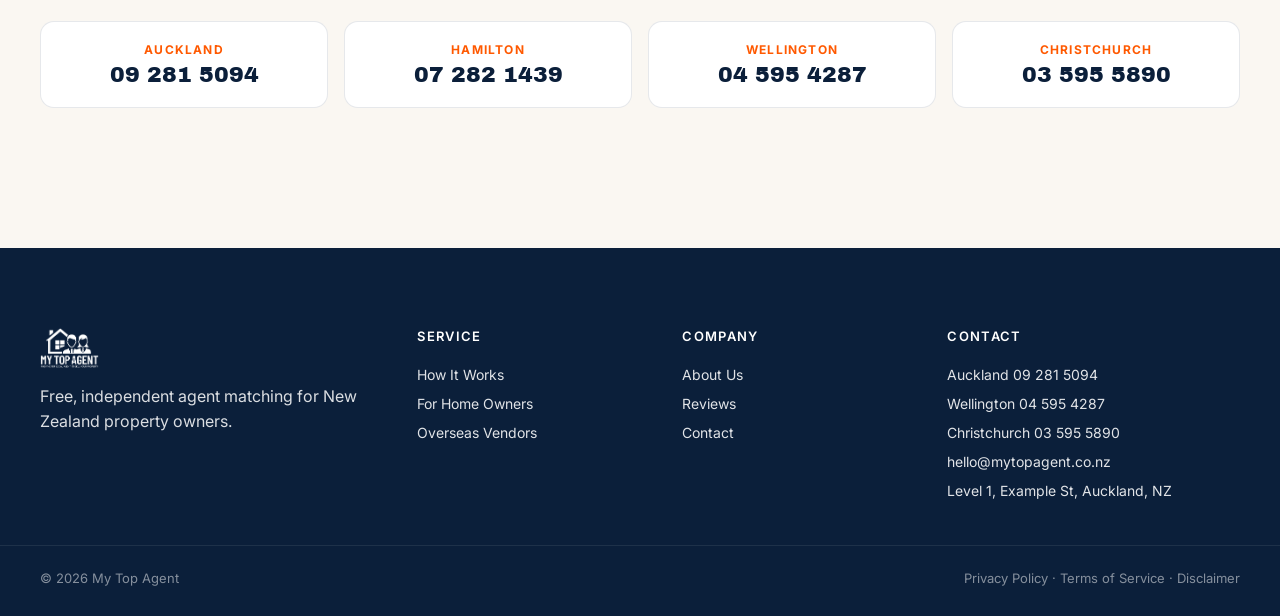
==== commit 637a90a2: "Lighten hero video overlay for more visible footage Radial highlight cut from .45 -> .28. Linear ver" ====
--- a/my-top-agent/index.html
+++ b/my-top-agent/index.html
@@ -12,7 +12,7 @@
   <link rel="preconnect" href="https://images.unsplash.com" />
   <link href="https://fonts.googleapis.com/css2?family=Archivo+Black&family=Archivo:ital,wght@0,700;1,700&family=Inter:wght@400;500;600;700&display=swap" rel="stylesheet" />
 
-  <link rel="stylesheet" href="css/main.css?v=69" />
+  <link rel="stylesheet" href="css/main.css?v=70" />
 </head>
 <body class="mta-body">
 
--- a/my-top-agent/css/main.css
+++ b/my-top-agent/css/main.css
@@ -298,8 +298,8 @@
 .mta-hero__grad {
   position: absolute; inset: 0;
   background:
-    radial-gradient(1200px 500px at 20% 30%, rgba(11,31,58,.45), transparent 60%),
-    linear-gradient(180deg, rgba(11,31,58,.55) 0%, rgba(11,31,58,.75) 60%, rgba(11,31,58,.92) 100%);
+    radial-gradient(1200px 500px at 20% 30%, rgba(11,31,58,.28), transparent 60%),
+    linear-gradient(180deg, rgba(11,31,58,.32) 0%, rgba(11,31,58,.48) 60%, rgba(11,31,58,.68) 100%);
 }
 .mta-hero__noise {
   position: absolute; inset: 0; opacity: .06; pointer-events: none;
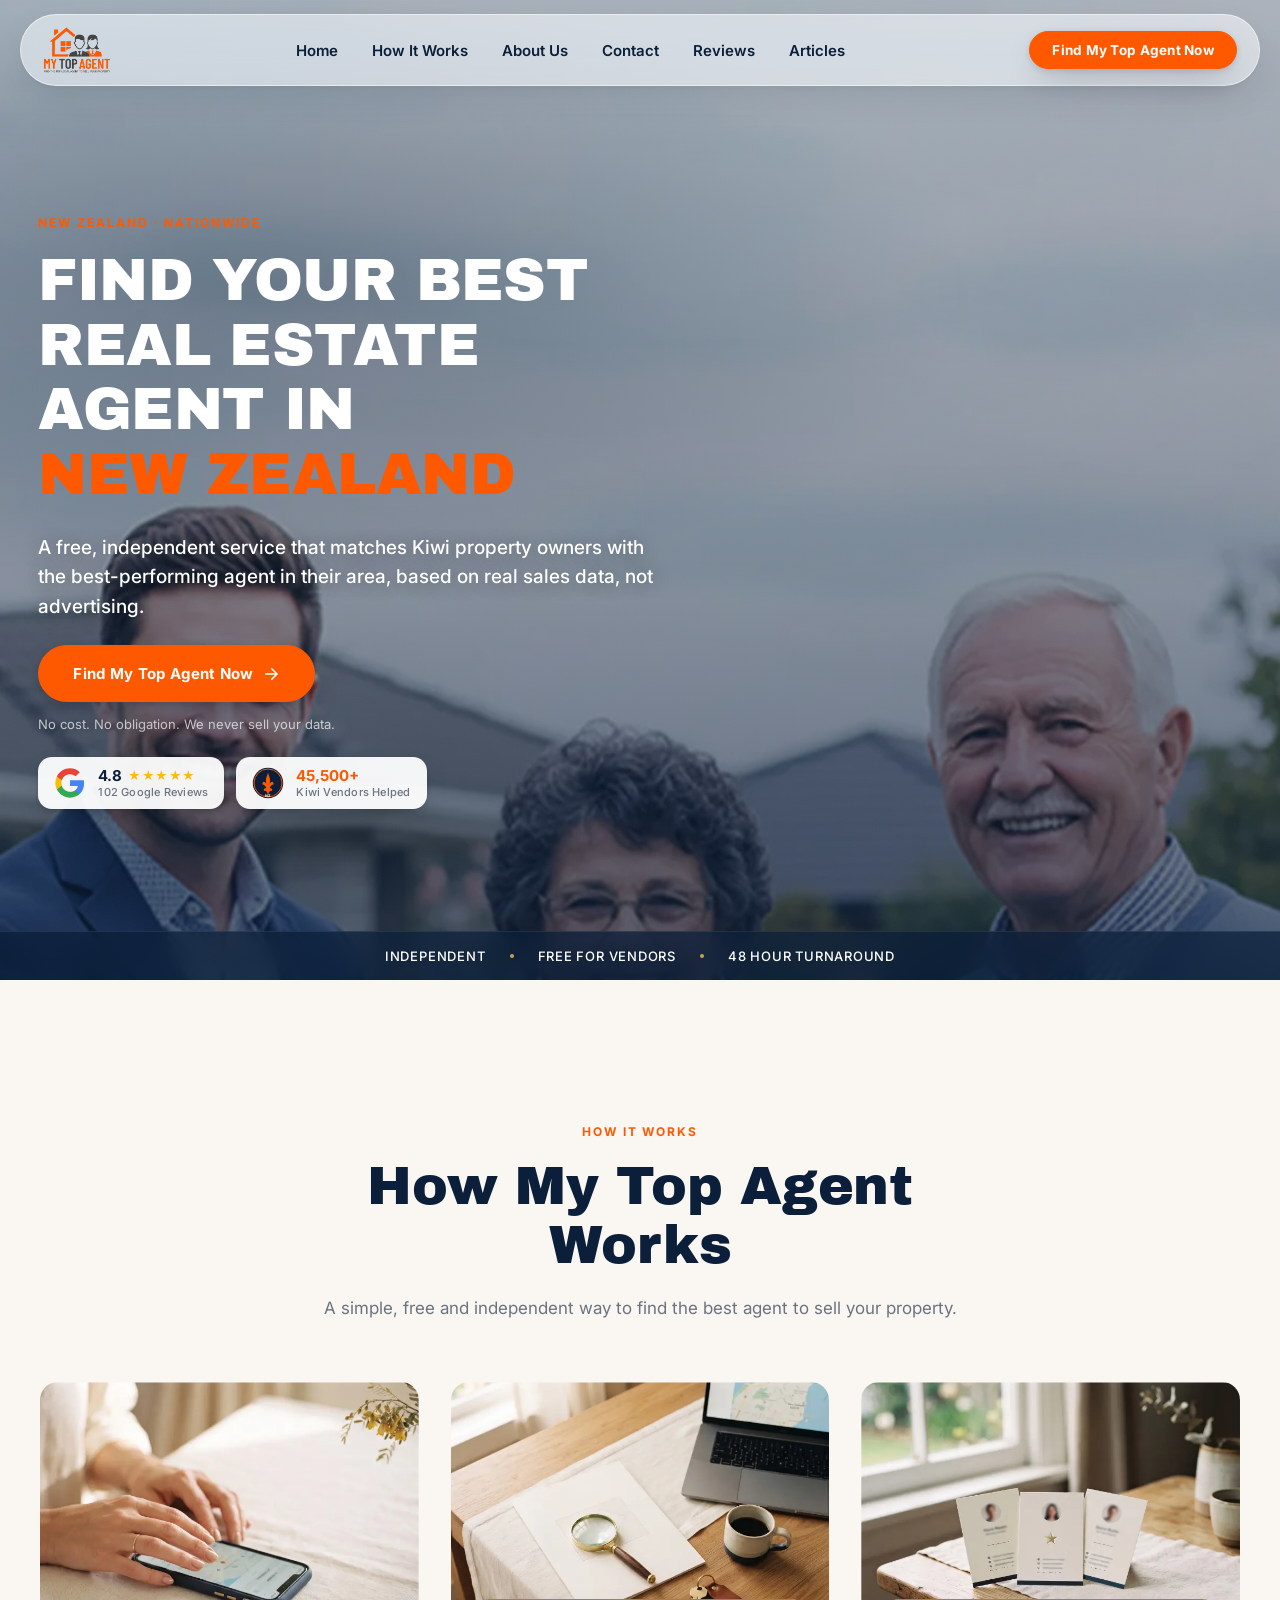
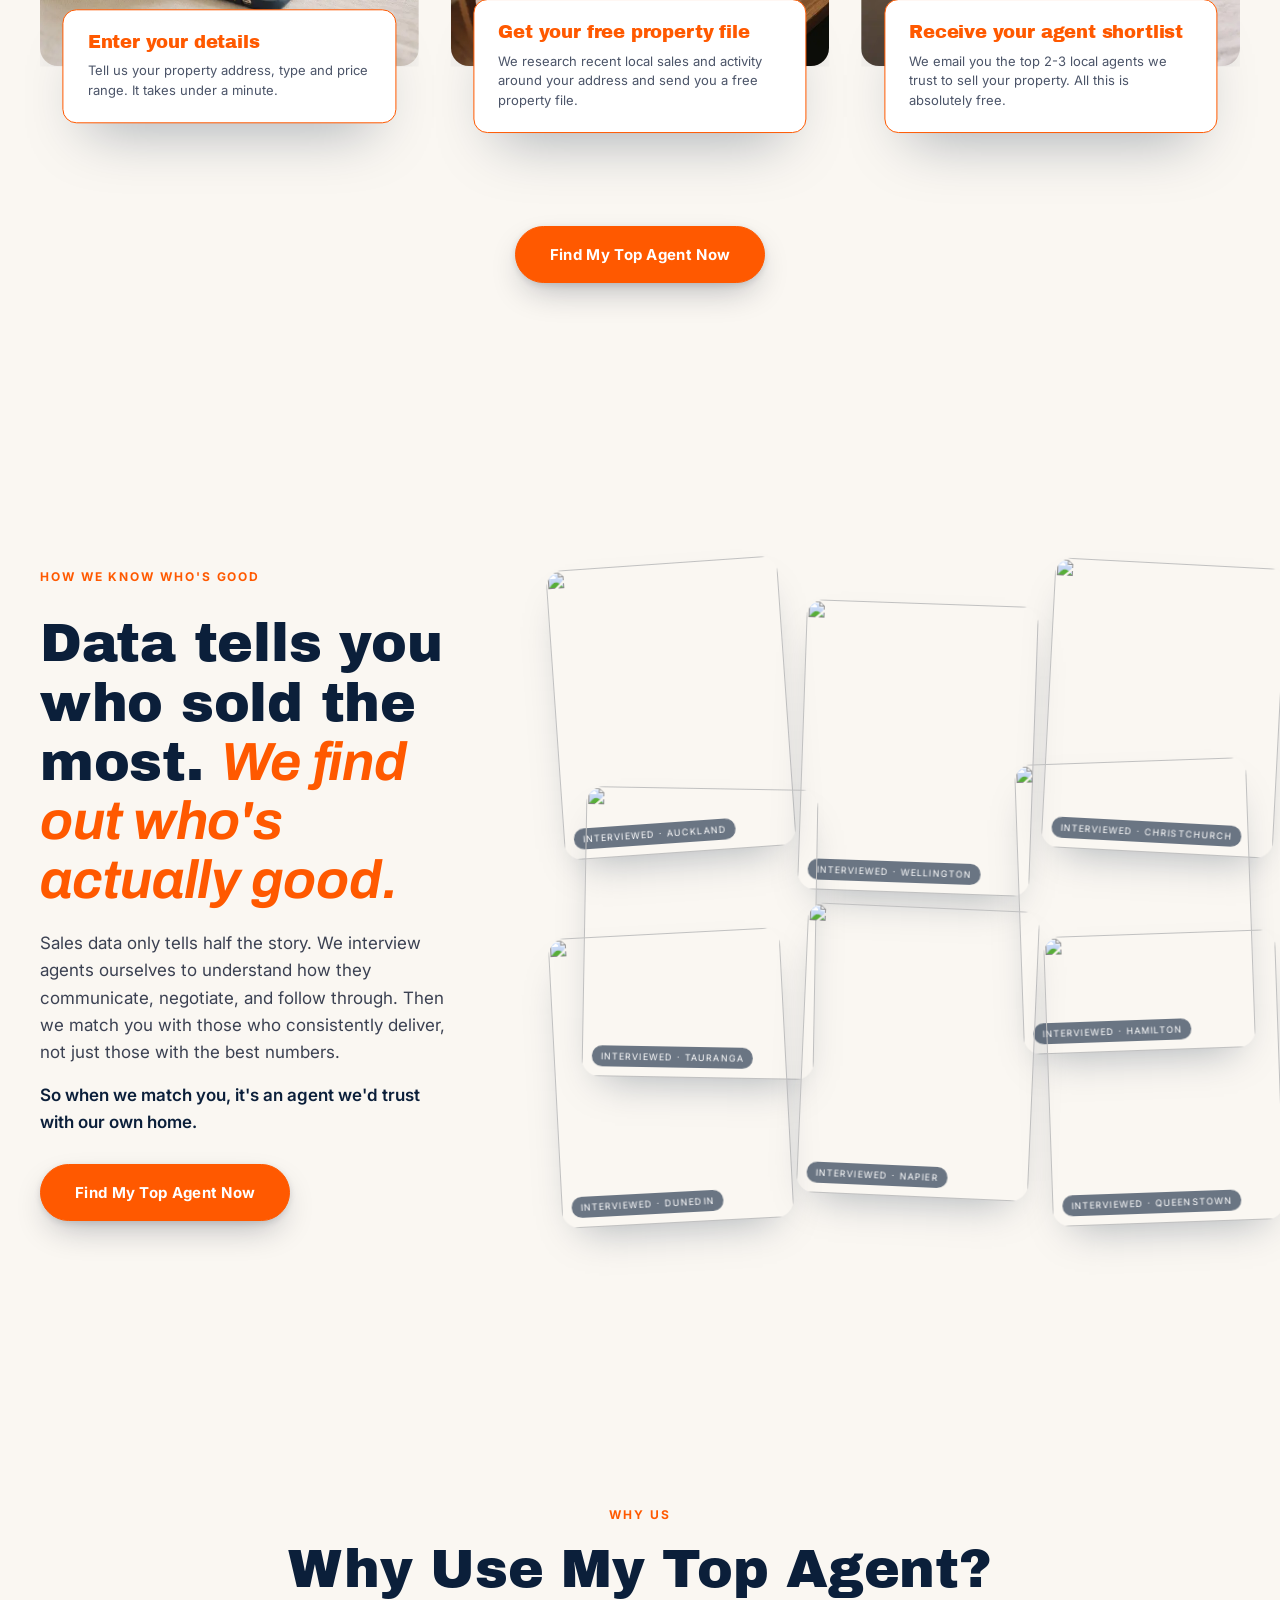
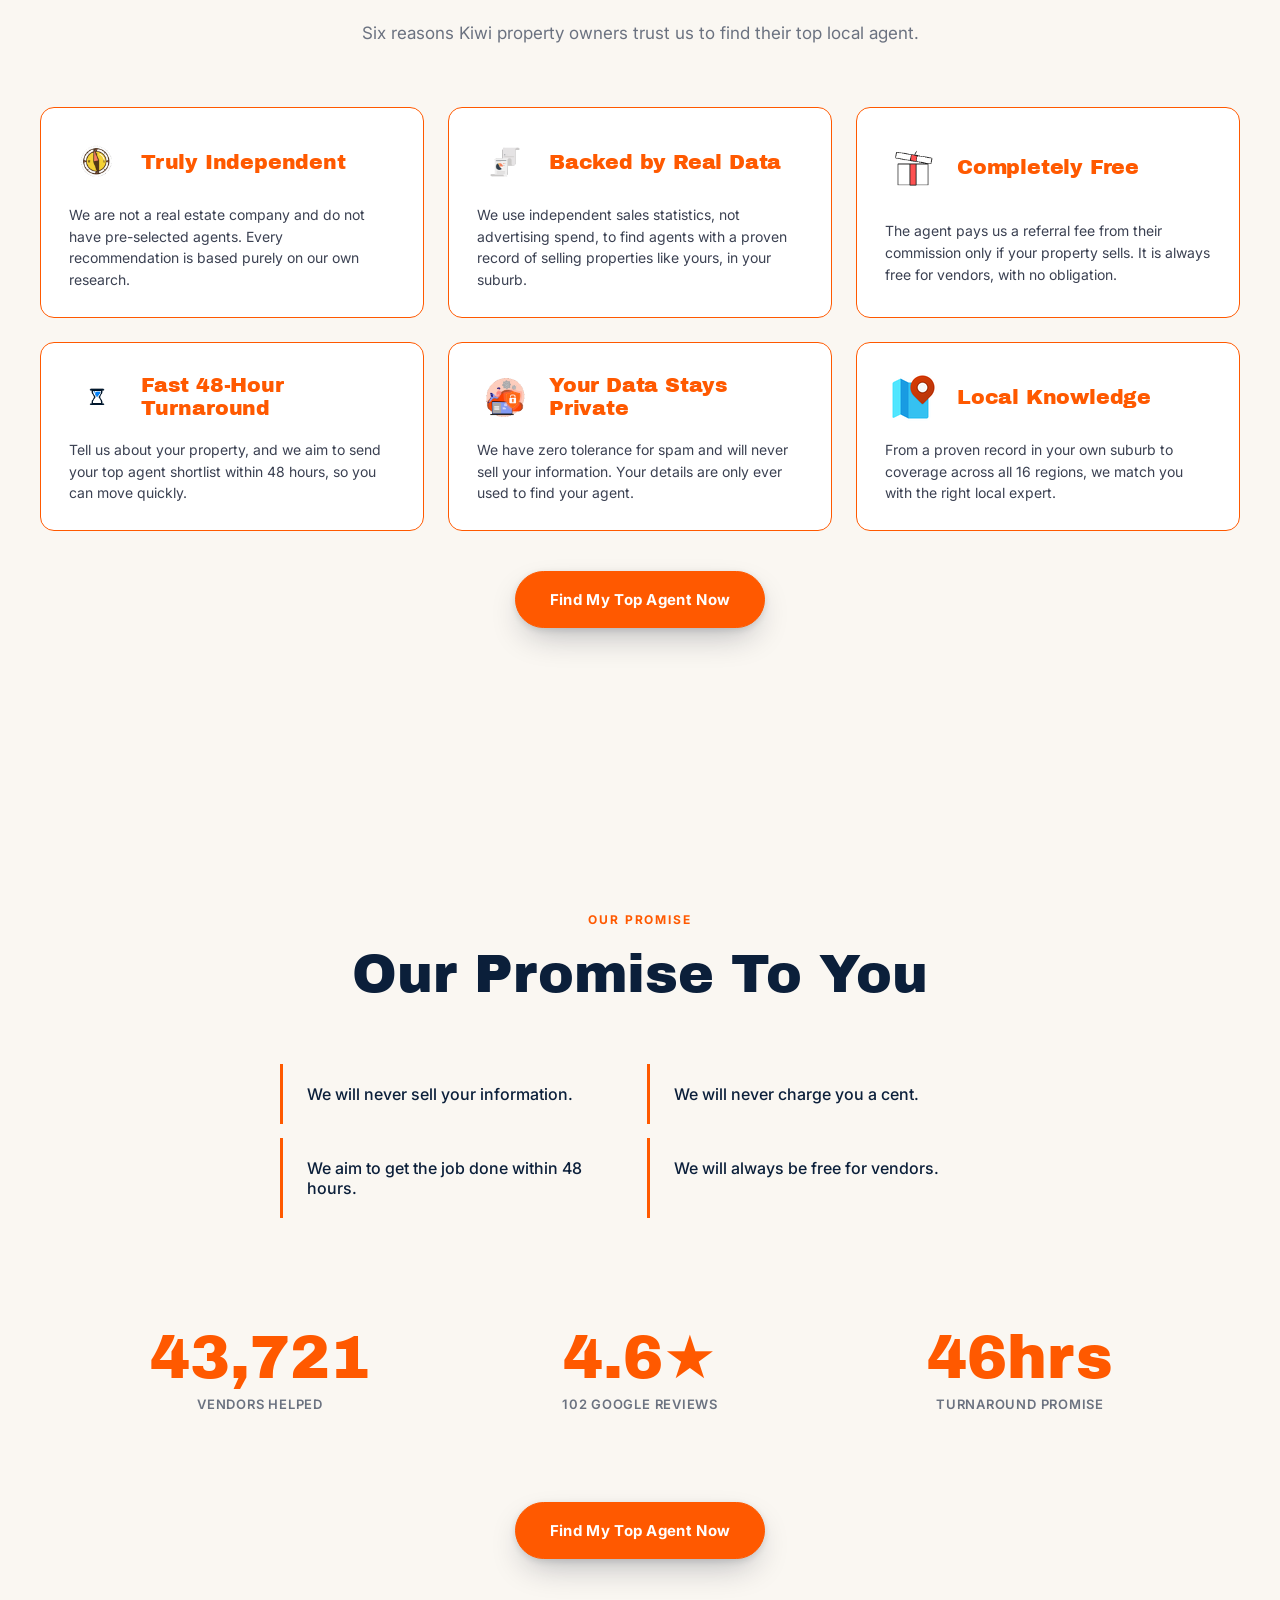
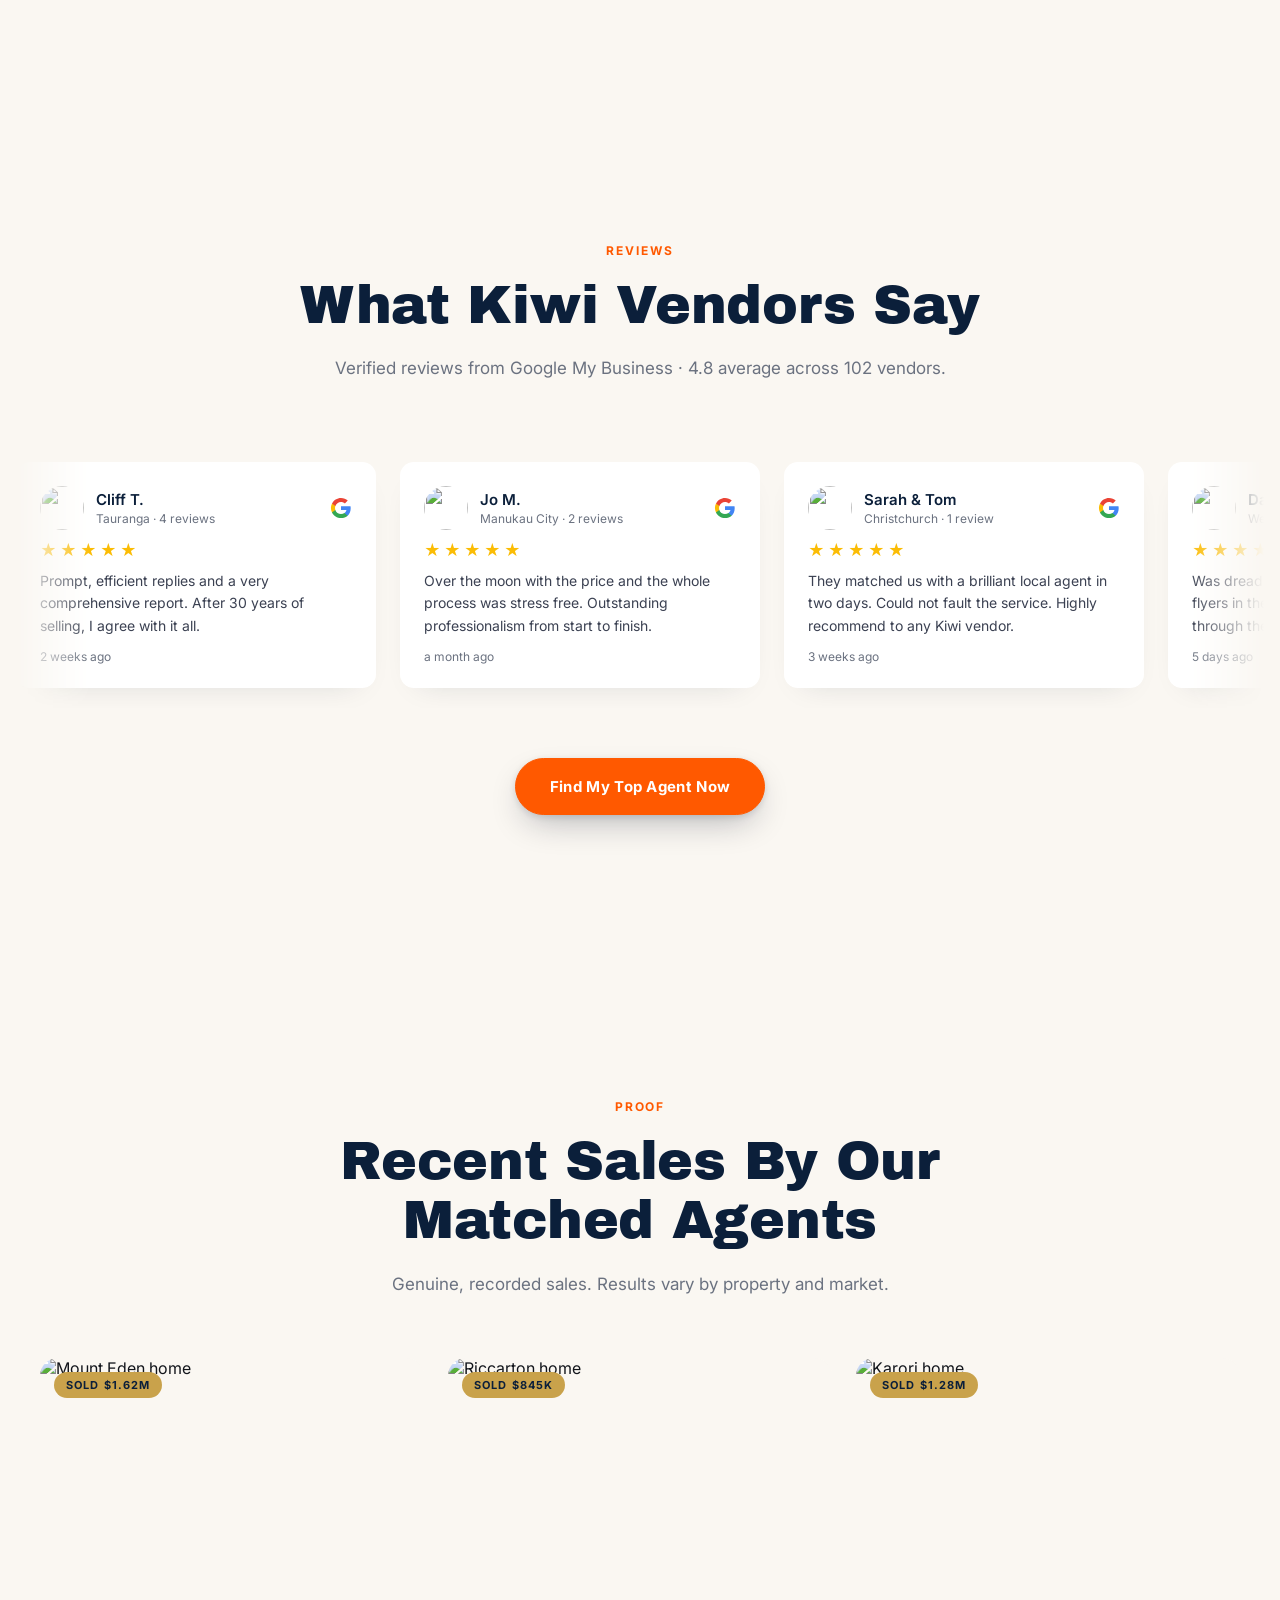
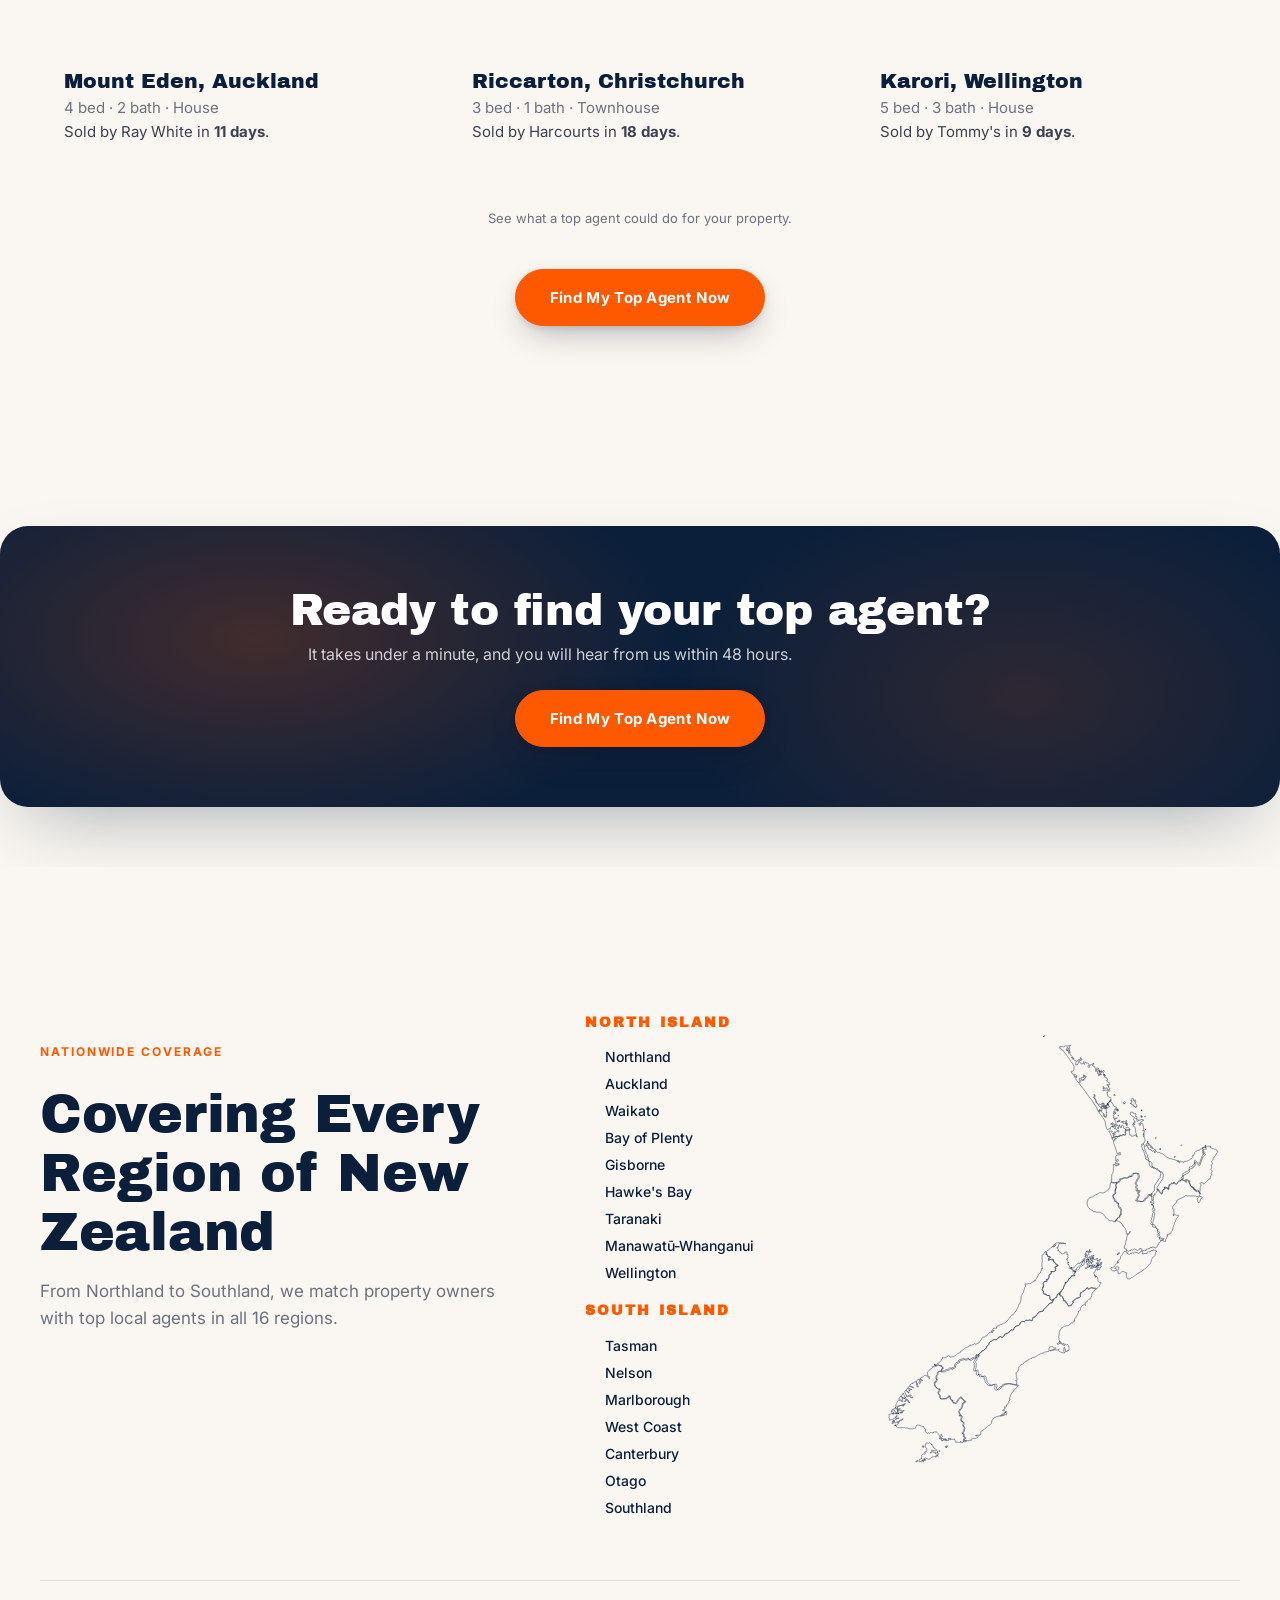
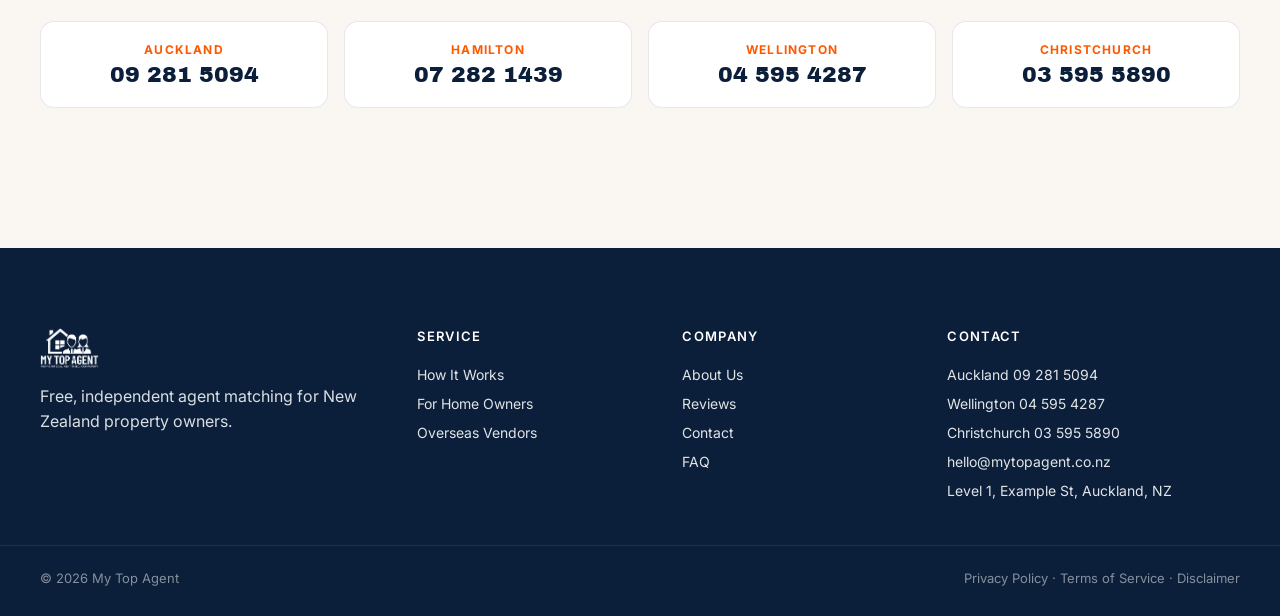
==== commit 0f22cc77: "Add FAQ link to footer Company column FAQ sits below Contact. href="#" placeholder for now — swap to" ====
--- a/my-top-agent/index.html
+++ b/my-top-agent/index.html
@@ -755,7 +755,7 @@
       </div>
       <div>
         <h4>Company</h4>
-        <ul><li><a href="https://mytopagent.co.nz/about">About Us</a></li><li><a href="#reviews">Reviews</a></li><li><a href="https://mytopagent.co.nz/contact-us">Contact</a></li></ul>
+        <ul><li><a href="https://mytopagent.co.nz/about">About Us</a></li><li><a href="#reviews">Reviews</a></li><li><a href="https://mytopagent.co.nz/contact-us">Contact</a></li><li><a href="#">FAQ</a></li></ul>
       </div>
       <div>
         <h4>Contact</h4>
